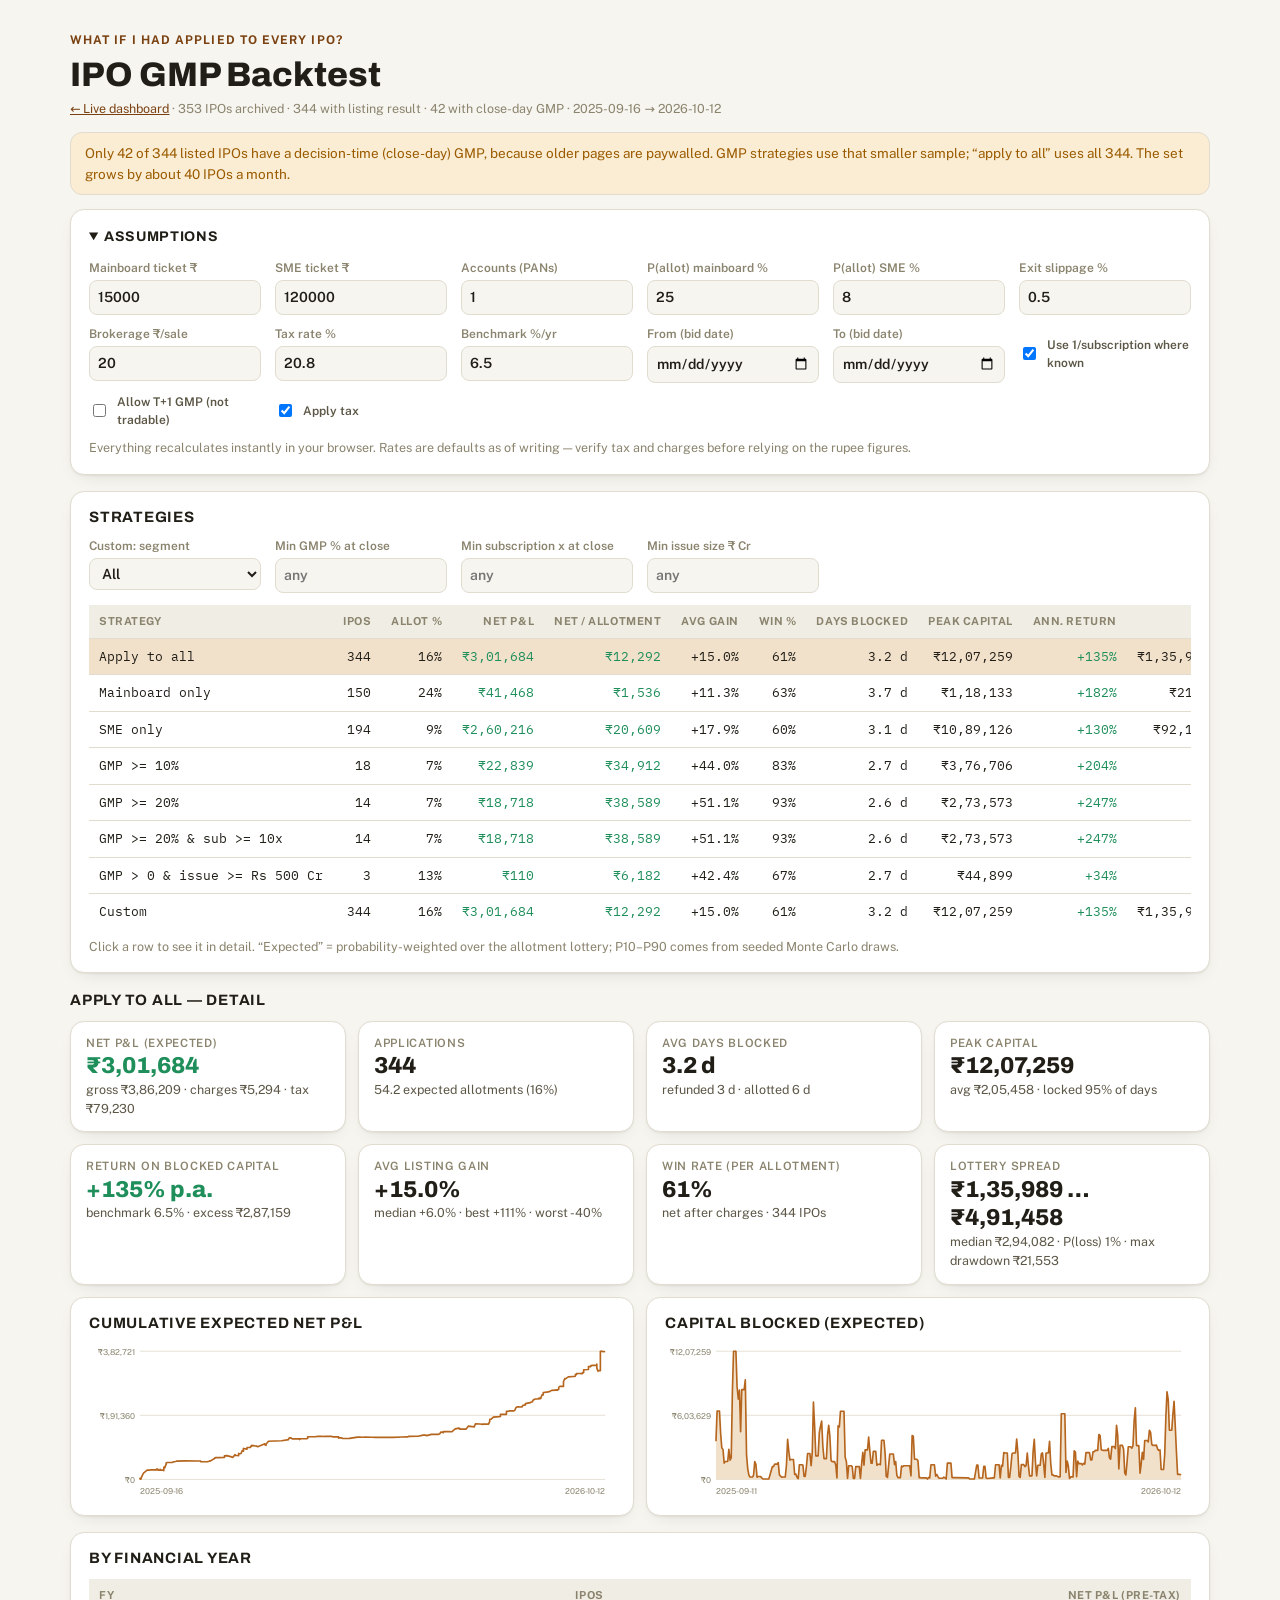
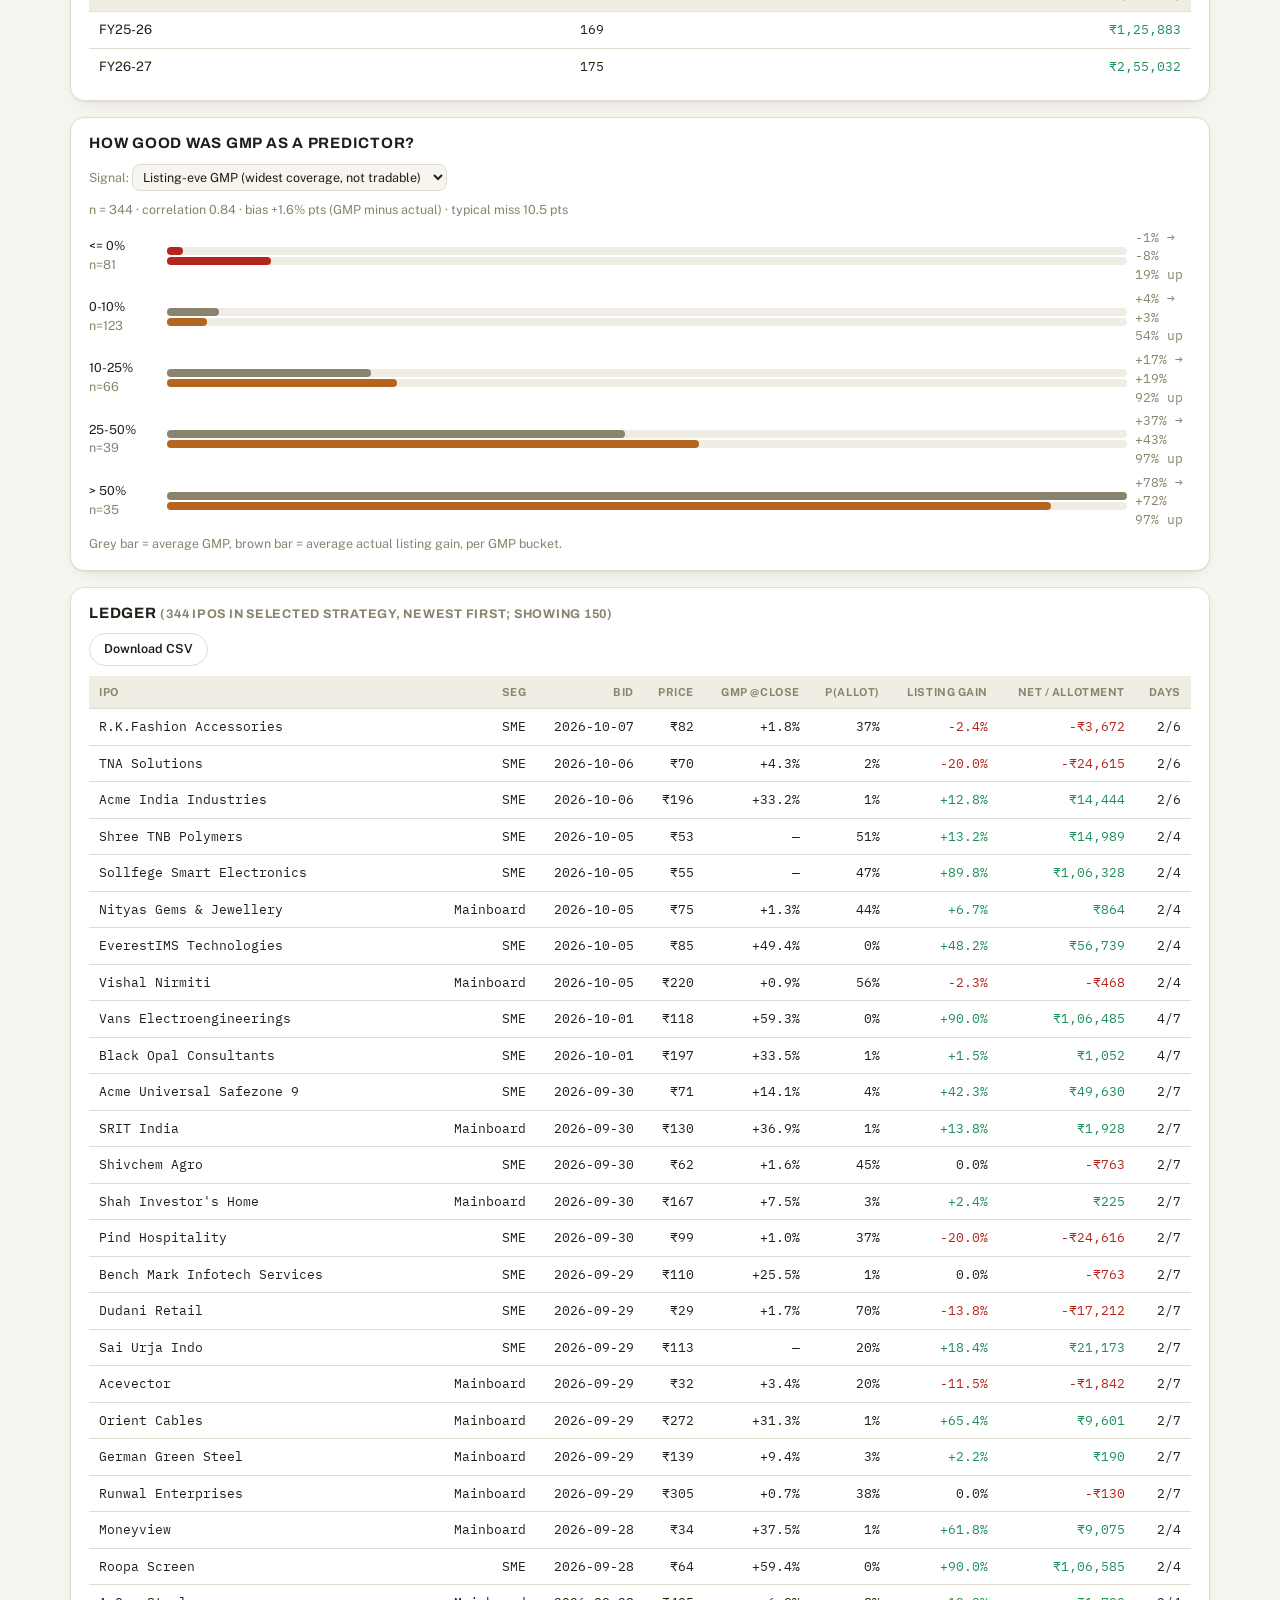
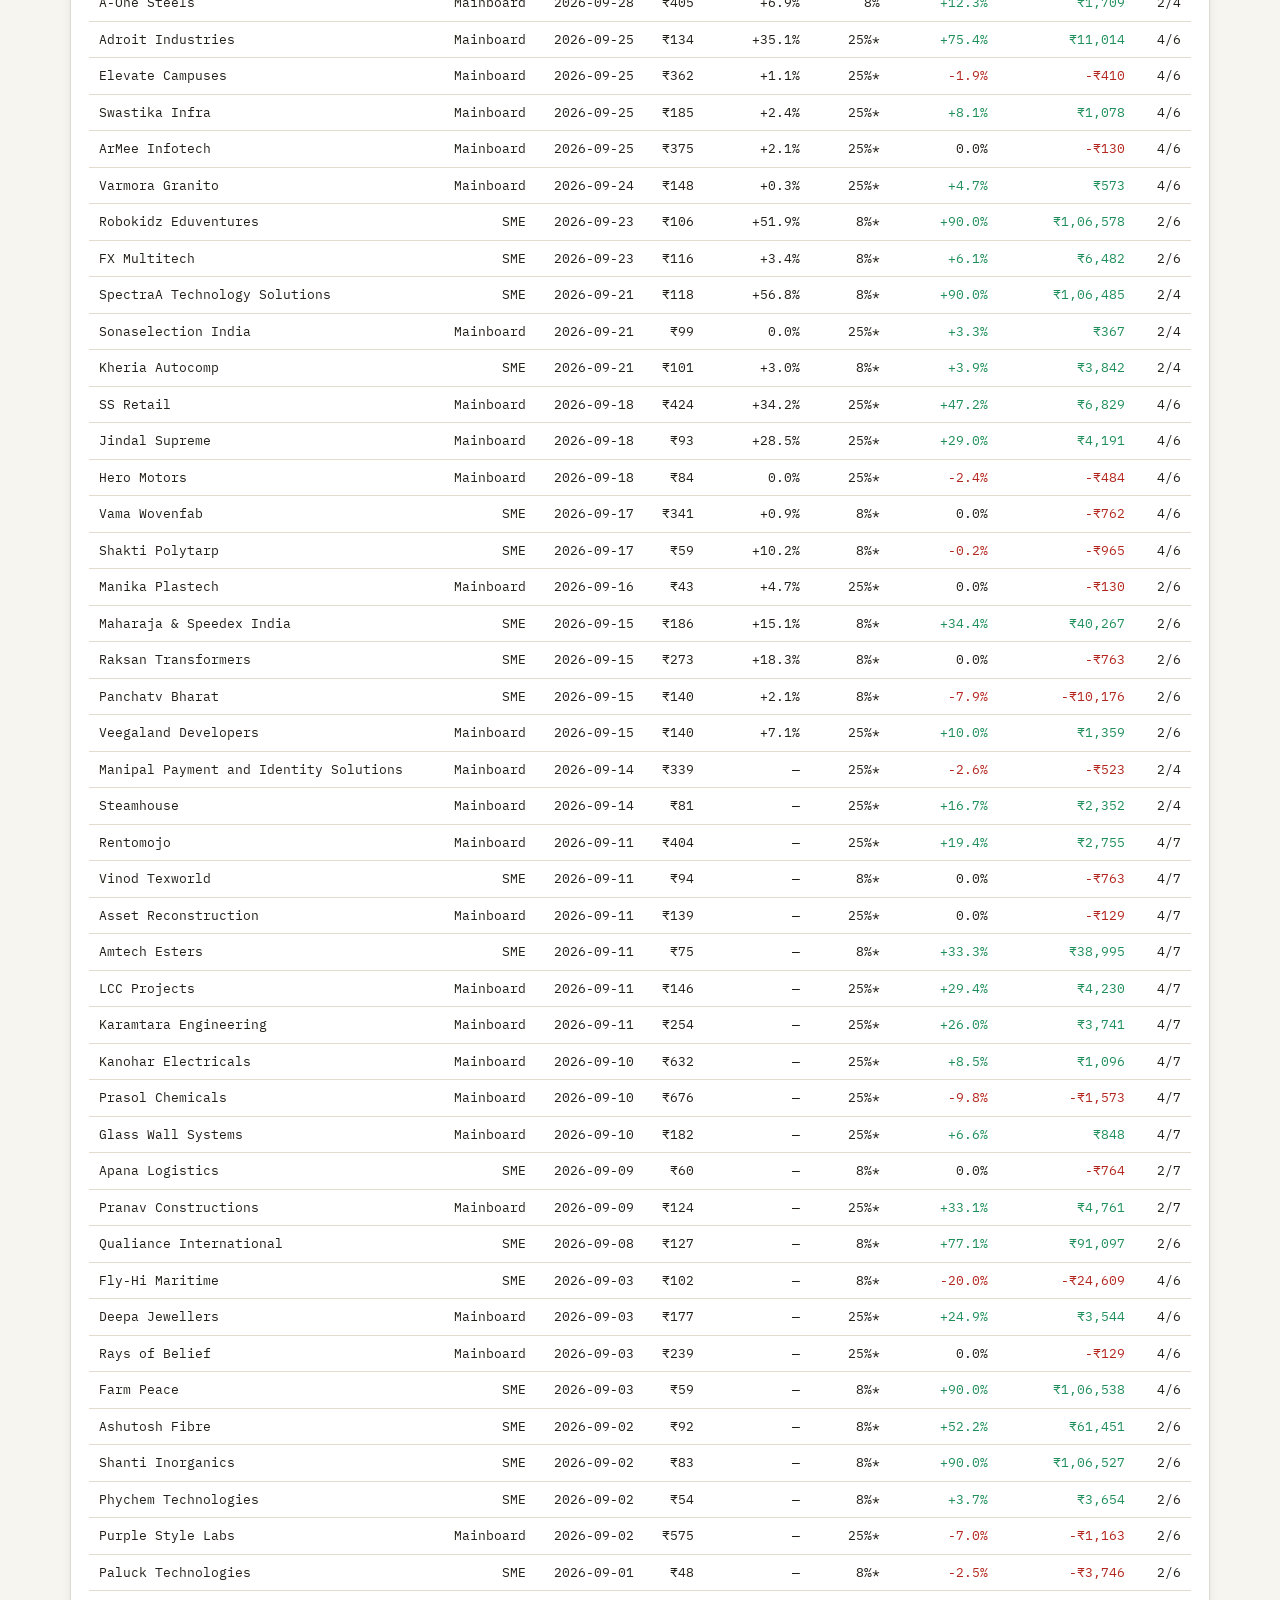
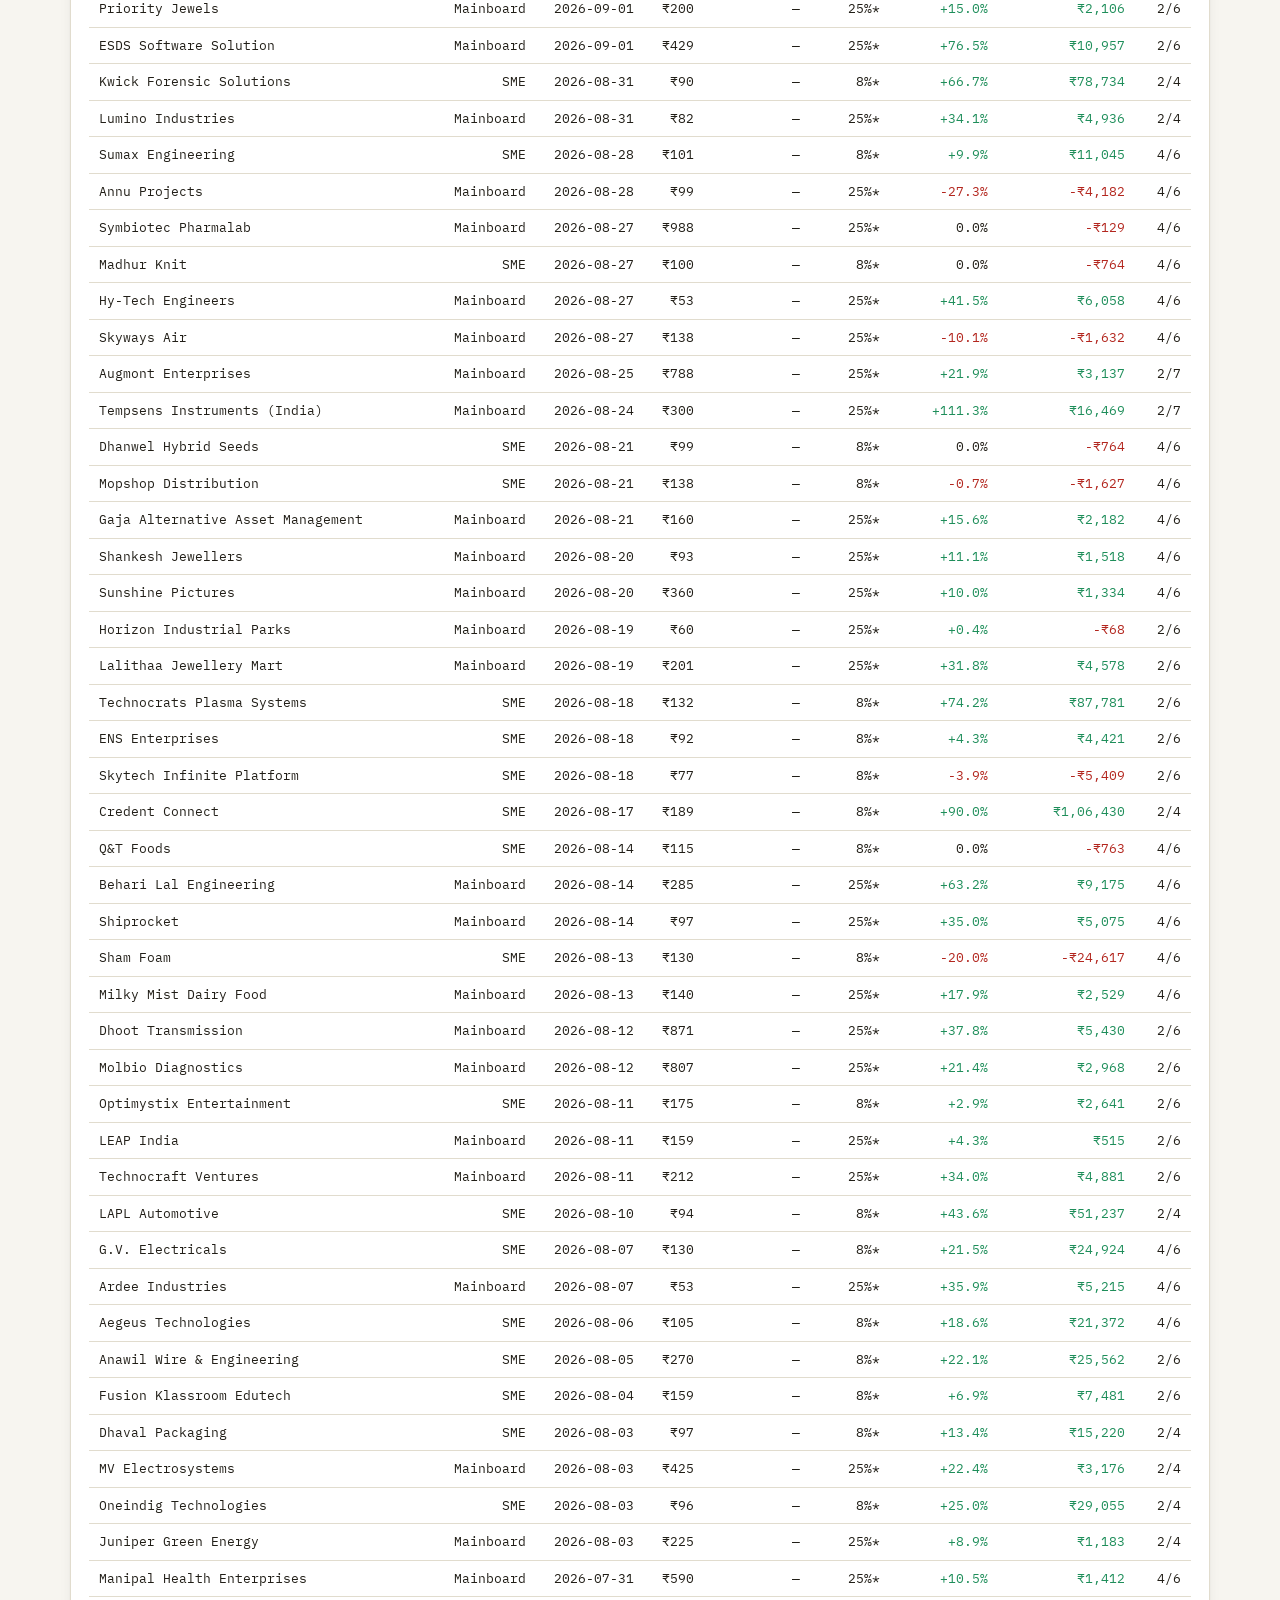
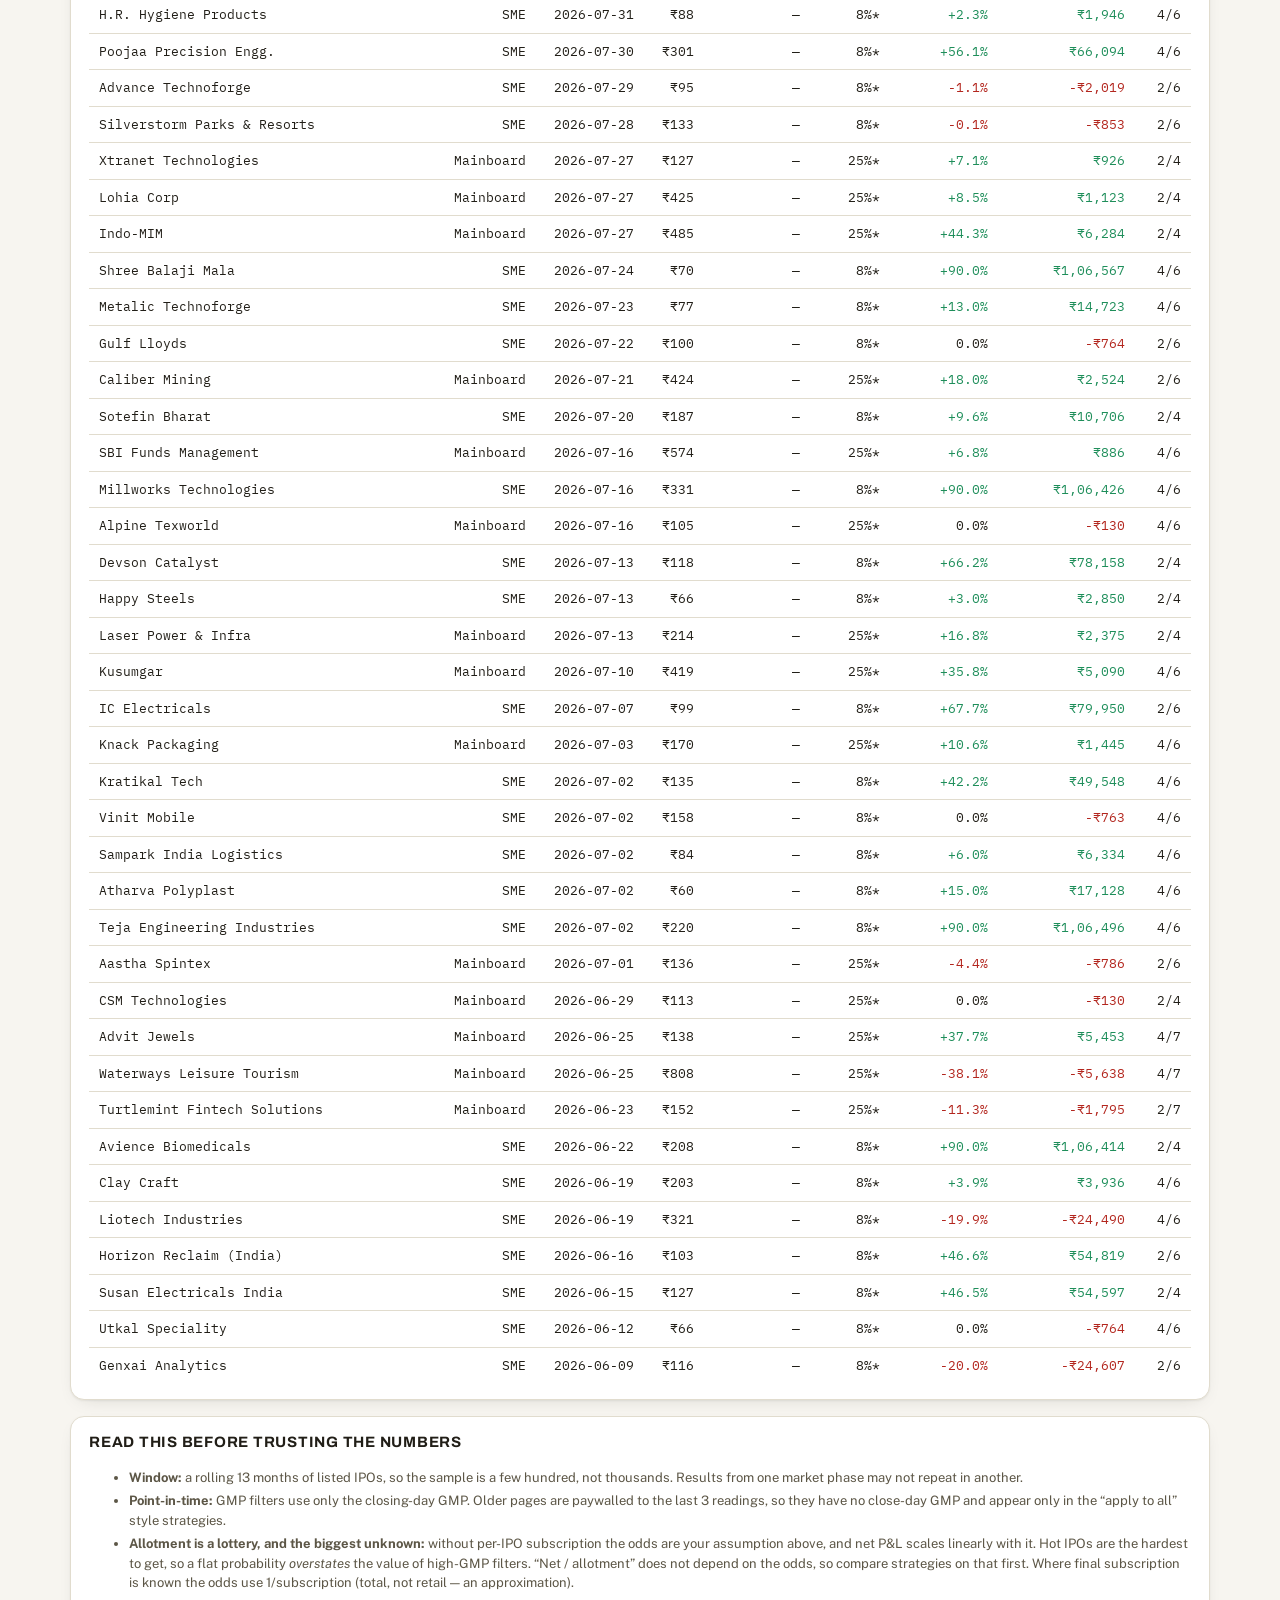
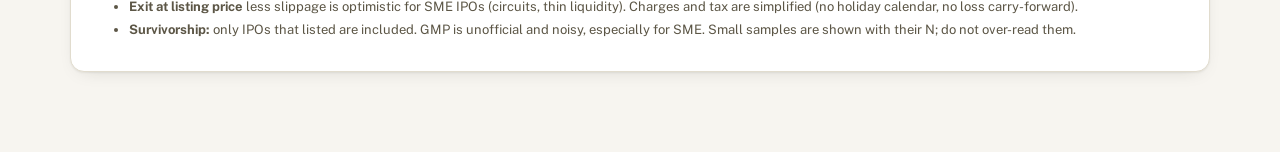
==== backtest.html @ 7a65ad5a "Add backtest: 13-month archive, engine with tests, page, daily workflow - build_archive.py: Investor" ====
<!doctype html>
<html lang="en">
<head>
<meta charset="utf-8">
<meta name="viewport" content="width=device-width,initial-scale=1">
<title>IPO GMP Backtest</title>
<link rel="preconnect" href="https://fonts.googleapis.com">
<link rel="preconnect" href="https://fonts.gstatic.com" crossorigin>
<link href="https://fonts.googleapis.com/css2?family=Archivo:wght@600;700;800&family=Public+Sans:wght@400;500;600;700&family=IBM+Plex+Mono:wght@500;600&display=swap" rel="stylesheet">
<style>
:root{--bg:#F7F5F0;--surface:#fff;--alt:#F0EDE4;--line:#E1DCCE;--ink:#211E17;--ink2:#5C5646;--ink3:#8A836D;
  --accent:#B5651D;--accent-ink:#7A4212;--accent-soft:#F1E1CB;--good:#1E8E5A;--good-soft:#DCF3E7;--bad:#B3261E;--bad-soft:#F8DEDC;
  --warn:#9A5B00;--warn-soft:#FBEDD3;--shadow:0 1px 2px rgba(33,30,23,.06),0 6px 20px -12px rgba(33,30,23,.25)}
@media (prefers-color-scheme:dark){:root{--bg:#17150F;--surface:#1F1C15;--alt:#272319;--line:#38321F;--ink:#F3EFE4;--ink2:#C7C0AC;--ink3:#9A9279;
  --accent:#E0913E;--accent-ink:#F6C387;--accent-soft:#3A2A15;--good:#4ADE80;--good-soft:#173423;--bad:#F2857D;--bad-soft:#3A1E1B;
  --warn:#E3B34A;--warn-soft:#3A2C10;--shadow:0 1px 2px rgba(0,0,0,.3),0 6px 20px -12px rgba(0,0,0,.6)}}
*{box-sizing:border-box}html,body{margin:0}
body{background:var(--bg);color:var(--ink);font:15px/1.5 "Public Sans",ui-sans-serif,system-ui,sans-serif;-webkit-font-smoothing:antialiased}
.num{font-family:"IBM Plex Mono",ui-monospace,Menlo,monospace;font-variant-numeric:tabular-nums}
a{color:var(--accent-ink)}
:focus-visible{outline:2px solid var(--accent);outline-offset:2px}
.wrap{max-width:1180px;margin:0 auto;padding:28px 20px 64px}
.eyebrow{font-size:12px;letter-spacing:.09em;text-transform:uppercase;color:var(--accent-ink);font-weight:700}
h1{font:800 clamp(26px,3.4vw,34px)/1.15 Archivo,system-ui,sans-serif;margin:4px 0 6px}
h2{font:700 15px/1.3 Archivo,system-ui,sans-serif;margin:0 0 10px;text-transform:uppercase;letter-spacing:.05em}
.sub{font-size:12.5px;color:var(--ink3)}
.panel{background:var(--surface);border:1px solid var(--line);border-radius:14px;box-shadow:var(--shadow);padding:16px 18px;margin-bottom:16px}
.banner{background:var(--warn-soft);color:var(--warn);border:1px solid var(--line);border-radius:12px;padding:10px 14px;font-size:13.5px;margin-bottom:14px}
.grid{display:grid;gap:12px}
.tiles{grid-template-columns:repeat(4,1fr)}
@media(max-width:860px){.tiles{grid-template-columns:repeat(2,1fr)}}
.tile{background:var(--surface);border:1px solid var(--line);border-radius:14px;padding:13px 15px;box-shadow:var(--shadow);min-width:0}
.tile .l{font-size:11.5px;color:var(--ink3);text-transform:uppercase;letter-spacing:.06em;font-weight:600}
.tile .v{font:800 23px/1.25 Archivo,sans-serif}
.tile .h{font-size:12.5px;color:var(--ink2)}
.good{color:var(--good)}.bad{color:var(--bad)}
details>summary{cursor:pointer;font-weight:700;font-family:Archivo,sans-serif;text-transform:uppercase;letter-spacing:.05em;font-size:14px}
.form{display:grid;grid-template-columns:repeat(auto-fill,minmax(150px,1fr));gap:10px 14px;margin-top:12px}
.form label{display:flex;flex-direction:column;font-size:12px;color:var(--ink3);gap:3px;font-weight:600}
.form input,.form select{font:inherit;font-size:14px;color:var(--ink);background:var(--bg);border:1px solid var(--line);border-radius:8px;padding:6px 8px;width:100%}
.form .chk{flex-direction:row;align-items:center;gap:8px;color:var(--ink2)}
.form .chk input{width:auto}
.scroll{overflow-x:auto}
table{border-collapse:collapse;width:100%;font-size:13px}
th{font-size:11px;text-transform:uppercase;letter-spacing:.05em;color:var(--ink3);text-align:right;padding:8px 10px;background:var(--alt);white-space:nowrap}
td{padding:8px 10px;border-top:1px solid var(--line);text-align:right;white-space:nowrap}
th:first-child,td:first-child{text-align:left}
tbody tr.sel{background:var(--accent-soft)}
tbody tr[data-i]{cursor:pointer}
tbody tr[data-i]:hover{background:var(--alt)}
.btn{border:1px solid var(--line);background:var(--surface);color:var(--ink);border-radius:100px;padding:6px 14px;font:inherit;font-size:12.5px;font-weight:600;cursor:pointer}
.two{grid-template-columns:1fr 1fr}
@media(max-width:860px){.two{grid-template-columns:1fr}}
svg{width:100%;height:auto;display:block}
.barrow{display:grid;grid-template-columns:70px 1fr 56px;gap:8px;align-items:center;font-size:12.5px;margin:5px 0}
.bar{height:8px;border-radius:4px;background:var(--alt);position:relative;margin:2px 0}
.bar i{position:absolute;left:0;top:0;bottom:0;border-radius:4px}
.notes li{margin:4px 0;color:var(--ink2);font-size:13px}
</style>
</head>
<body>
<div class="wrap">
  <header>
    <span class="eyebrow">What if I had applied to every IPO?</span>
    <h1>IPO GMP Backtest</h1>
    <div class="sub"><a href="./">&larr; Live dashboard</a> &middot; <span id="coverage">Loading&hellip;</span></div>
  </header>
  <div id="banner" style="margin-top:14px"></div>

  <details class="panel" open>
    <summary>Assumptions</summary>
    <div class="form" id="form"></div>
    <div class="sub" style="margin-top:10px">Everything recalculates instantly in your browser. Rates are defaults as of writing &mdash; verify tax and charges before relying on the rupee figures.</div>
  </details>

  <section class="panel">
    <h2>Strategies</h2>
    <div class="form" id="custom" style="margin:0 0 12px"></div>
    <div class="scroll"><table id="cmp"></table></div>
    <div class="sub" style="margin-top:8px">Click a row to see it in detail. &ldquo;Expected&rdquo; = probability-weighted over the allotment lottery; P10&ndash;P90 comes from seeded Monte Carlo draws.</div>
  </section>

  <section id="detail"></section>

  <section class="panel">
    <h2>How good was GMP as a predictor?</h2>
    <label class="sub">Signal: <select id="calMode" style="font:inherit;background:var(--bg);color:var(--ink);border:1px solid var(--line);border-radius:8px;padding:4px 6px">
      <option value="list">Listing-eve GMP (widest coverage, not tradable)</option>
      <option value="close">Close-day GMP (decision-time, recent IPOs only)</option></select></label>
    <div id="cal" style="margin-top:10px"></div>
  </section>

  <section class="panel">
    <h2>Ledger <span class="sub" id="ledgerNote"></span></h2>
    <button class="btn" id="csvBtn" type="button">Download CSV</button>
    <div class="scroll" style="margin-top:10px"><table id="ledger"></table></div>
  </section>

  <section class="panel notes">
    <h2>Read this before trusting the numbers</h2>
    <ul>
      <li><b>Window:</b> a rolling 13 months of listed IPOs, so the sample is a few hundred, not thousands. Results from one market phase may not repeat in another.</li>
      <li><b>Point-in-time:</b> GMP filters use only the closing-day GMP. Older pages are paywalled to the last 3 readings, so they have no close-day GMP and appear only in the &ldquo;apply to all&rdquo; style strategies.</li>
      <li><b>Allotment is a lottery, and the biggest unknown:</b> without per-IPO subscription the odds are your assumption above, and net P&amp;L scales linearly with it. Hot IPOs are the hardest to get, so a flat probability <i>overstates</i> the value of high-GMP filters. &ldquo;Net / allotment&rdquo; does not depend on the odds, so compare strategies on that first. Where final subscription is known the odds use 1/subscription (total, not retail &mdash; an approximation).</li>
      <li><b>Exit at listing price</b> less slippage is optimistic for SME IPOs (circuits, thin liquidity). Charges and tax are simplified (no holiday calendar, no loss carry-forward).</li>
      <li><b>Survivorship:</b> only IPOs that listed are included. GMP is unofficial and noisy, especially for SME. Small samples are shown with their N; do not over-read them.</li>
    </ul>
  </section>
</div>

<script src="backtest.js"></script>
<script>
"use strict";
const B = window.Backtest;
const $ = (id) => document.getElementById(id);
const esc = (s) => String(s ?? "").replace(/[&<>"']/g, (c) => ({ "&": "&amp;", "<": "&lt;", ">": "&gt;", '"': "&quot;", "'": "&#39;" }[c]));
const inr = (n) => n == null || isNaN(n) ? "—" : (n < 0 ? "-" : "") + "₹" + Math.abs(Math.round(n)).toLocaleString("en-IN");
const pc = (n, d = 1) => n == null || isNaN(n) ? "—" : (n > 0 ? "+" : "") + n.toFixed(d) + "%";
const cls = (n) => n > 0 ? "good" : n < 0 ? "bad" : "";
const dn = (s) => Date.UTC(+s.slice(0, 4), +s.slice(5, 7) - 1, +s.slice(8, 10)) / 864e5;

const U = { ticketM: 15000, ticketS: 120000, accounts: 1, pM: 25, pS: 8, useSub: true, allowPost: false,
  slip: 0.5, brokerage: 20, applyTax: true, tax: 20.8, bench: 6.5, from: "", to: "" };
const FIELDS = [["ticketM", "Mainboard ticket ₹"], ["ticketS", "SME ticket ₹"], ["accounts", "Accounts (PANs)"],
  ["pM", "P(allot) mainboard %"], ["pS", "P(allot) SME %"], ["slip", "Exit slippage %"], ["brokerage", "Brokerage ₹/sale"],
  ["tax", "Tax rate %"], ["bench", "Benchmark %/yr"], ["from", "From (bid date)", "date"], ["to", "To (bid date)", "date"]];
const CHECKS = [["useSub", "Use 1/subscription where known"], ["allowPost", "Allow T+1 GMP (not tradable)"], ["applyTax", "Apply tax"]];
try { Object.assign(U, JSON.parse(localStorage.getItem("ipo-bt-prefs") || "{}")); } catch (e) {}

let RECORDS = [], ROWS = [], SEL = 0, RESULTS = [];
const custom = { name: "Custom", segment: "All", minGmpPct: "", minSub: "", minSize: "" };

const toCfg = () => ({
  ticket: { Mainboard: +U.ticketM || 15000, SME: +U.ticketS || 120000 }, accounts: Math.max(1, +U.accounts || 1),
  allot: { Mainboard: (+U.pM || 0) / 100, SME: (+U.pS || 0) / 100 }, useSub: U.useSub, allowPost: U.allowPost,
  slippagePct: +U.slip || 0, brokerage: +U.brokerage || 0, applyTax: U.applyTax, taxPct: +U.tax || 0, benchmarkPct: +U.bench || 0,
  mcRuns: 2000, seed: 42,
});
const strategies = () => {
  const range = (s) => Object.assign({}, s, U.from ? { from: U.from } : {}, U.to ? { to: U.to } : {});
  const c = { name: "Custom", segment: custom.segment };
  if (custom.minGmpPct !== "") c.minGmpPct = +custom.minGmpPct;
  if (custom.minSub !== "") c.minSub = +custom.minSub;
  if (custom.minSize !== "") c.minSize = +custom.minSize;
  return B.PRESETS.map(range).concat([range(c)]);
};

function renderForm() {
  $("form").innerHTML = FIELDS.map(([k, l, t]) => `<label>${l}<input data-k="${k}" type="${t || "number"}" value="${esc(U[k])}" step="any"></label>`).join("")
    + CHECKS.map(([k, l]) => `<label class="chk"><input data-c="${k}" type="checkbox" ${U[k] ? "checked" : ""}>${l}</label>`).join("");
  $("custom").innerHTML = `<label>Custom: segment<select data-x="segment">${["All", "Mainboard", "SME"].map((s) => `<option ${custom.segment === s ? "selected" : ""}>${s}</option>`).join("")}</select></label>`
    + [["minGmpPct", "Min GMP % at close"], ["minSub", "Min subscription x at close"], ["minSize", "Min issue size ₹ Cr"]]
      .map(([k, l]) => `<label>${l}<input data-x="${k}" type="number" step="any" value="${esc(custom[k])}" placeholder="any"></label>`).join("");
}

function compute() {
  const cfg = toCfg();
  ROWS = B.ledger(RECORDS, cfg);
  RESULTS = strategies().map((s) => B.run(ROWS, s, cfg));
  render(cfg);
}

function render(cfg) {
  const withSig = ROWS.filter((r) => r.sigKind).length;
  $("banner").innerHTML = ROWS.length && withSig < ROWS.length * 0.5
    ? `<div class="banner">Only ${withSig} of ${ROWS.length} listed IPOs have a decision-time (close-day) GMP, because older pages are paywalled. GMP strategies use that smaller sample; &ldquo;apply to all&rdquo; uses all ${ROWS.length}. The set grows by about 40 IPOs a month.</div>` : "";
  const dates = ROWS.map((r) => r.listing);
  $("coverage").textContent = `${RECORDS.length} IPOs archived · ${ROWS.length} with listing result · ${withSig} with close-day GMP`
    + (dates.length ? ` · ${dates[0]} → ${dates[dates.length - 1]}` : "");
  const head = ["Strategy", "IPOs", "Allot %", "Net P&L", "Net / allotment", "Avg gain", "Win %", "Days blocked", "Peak capital", "Ann. return", "P10 – P90", "P(loss)"];
  $("cmp").innerHTML = `<thead><tr>${head.map((h) => `<th>${h}</th>`).join("")}</tr></thead><tbody>` + RESULTS.map((r, i) => {
    const n = esc(r.strat.name);
    if (r.empty) return `<tr data-i="${i}" class="${i === SEL ? "sel" : ""}"><td>${n}</td><td class="num">0</td><td colspan="10" class="sub" style="text-align:left">no IPOs match</td></tr>`;
    return `<tr data-i="${i}" class="${i === SEL ? "sel" : ""} num"><td style="font-family:inherit">${n}</td><td>${r.n}</td><td>${(r.allotRate * 100).toFixed(0)}%</td>`
      + `<td class="${cls(r.net)}">${inr(r.net)}</td><td class="${cls(r.avgNetPerAllotment)}">${inr(r.avgNetPerAllotment)}</td><td>${pc(r.avgGainPct)}</td>`
      + `<td>${(r.winRate * 100).toFixed(0)}%</td><td>${r.avgBlockedDays.toFixed(1)} d</td><td>${inr(r.peakCapital)}</td><td class="${cls(r.annReturnPct)}">${pc(r.annReturnPct, 0)}</td>`
      + `<td>${r.mc ? inr(r.mc.p10) + " – " + inr(r.mc.p90) : "—"}</td><td>${r.mc ? (r.mc.pLoss * 100).toFixed(0) + "%" : "—"}</td></tr>`;
  }).join("") + "</tbody>";
  renderDetail(cfg);
  renderCal();
  renderLedger();
}

function lineChart(pts, opt = {}) {
  if (!pts.length) return '<div class="sub">No data</div>';
  const W = 640, H = 190, L = 62, R = 12, T = 10, Bm = 24;
  const xs = pts.map((p) => dn(p[0])), ys = pts.map((p) => p[1]);
  const x0 = Math.min(...xs), x1 = Math.max(...xs);
  let y0 = Math.min(0, ...ys), y1 = Math.max(0, ...ys);
  if (y1 === y0) y1 = y0 + 1;
  const X = (x) => L + (x - x0) / Math.max(1, x1 - x0) * (W - L - R), Y = (y) => T + (1 - (y - y0) / (y1 - y0)) * (H - T - Bm);
  const d = pts.map((p, i) => `${i ? "L" : "M"}${X(dn(p[0])).toFixed(1)} ${Y(p[1]).toFixed(1)}`).join("");
  const ticks = [y0, (y0 + y1) / 2, y1];
  return `<svg viewBox="0 0 ${W} ${H}" role="img" aria-label="${esc(opt.label || "chart")}">`
    + ticks.map((t) => `<line x1="${L}" x2="${W - R}" y1="${Y(t).toFixed(1)}" y2="${Y(t).toFixed(1)}" stroke="var(--line)"/><text x="${L - 6}" y="${(Y(t) + 4).toFixed(1)}" text-anchor="end" font-size="10" fill="var(--ink3)">${inr(t)}</text>`).join("")
    + (opt.area ? `<path d="${d}L${X(x1).toFixed(1)} ${Y(0).toFixed(1)}L${X(x0).toFixed(1)} ${Y(0).toFixed(1)}Z" fill="var(--accent-soft)"/>` : "")
    + `<path d="${d}" fill="none" stroke="var(--accent)" stroke-width="2" stroke-linejoin="round"/>`
    + `<text x="${L}" y="${H - 6}" font-size="10" fill="var(--ink3)">${pts[0][0]}</text><text x="${W - R}" y="${H - 6}" text-anchor="end" font-size="10" fill="var(--ink3)">${pts[pts.length - 1][0]}</text></svg>`;
}

function renderDetail(cfg) {
  const r = RESULTS[SEL];
  if (!r || r.empty) { $("detail").innerHTML = ""; return; }
  const t = (l, v, h, c) => `<div class="tile"><div class="l">${l}</div><div class="v num ${c || ""}">${v}</div><div class="h">${h}</div></div>`;
  const excess = r.net - r.benchmarkPnl;
  $("detail").innerHTML = `<h2 style="margin:18px 0 10px">${esc(r.strat.name)} &mdash; detail</h2><div class="grid tiles" style="margin-bottom:12px">`
    + t("Net P&L (expected)", inr(r.net), `gross ${inr(r.gross)} · charges ${inr(r.charges)} · tax ${inr(r.tax)}`, cls(r.net))
    + t("Applications", r.applications, `${r.expAllotments.toFixed(1)} expected allotments (${(r.allotRate * 100).toFixed(0)}%)`)
    + t("Avg days blocked", r.avgBlockedDays.toFixed(1) + " d", `refunded ${r.avgDaysRefund.toFixed(0)} d · allotted ${r.avgDaysAllot.toFixed(0)} d`)
    + t("Peak capital", inr(r.peakCapital), `avg ${inr(r.avgCapital)} · locked ${(r.utilisation * 100).toFixed(0)}% of days`)
    + t("Return on blocked capital", pc(r.annReturnPct, 0) + " p.a.", `benchmark ${cfg.benchmarkPct}% · excess ${inr(excess)}`, cls(excess))
    + t("Avg listing gain", pc(r.avgGainPct), `median ${pc(r.medianGainPct)} · best ${pc(r.bestGainPct, 0)} · worst ${pc(r.worstGainPct, 0)}`)
    + t("Win rate (per allotment)", (r.winRate * 100).toFixed(0) + "%", `net after charges · ${r.n} IPOs`)
    + t("Lottery spread", r.mc ? inr(r.mc.p10) + " … " + inr(r.mc.p90) : "—", r.mc ? `median ${inr(r.mc.p50)} · P(loss) ${(r.mc.pLoss * 100).toFixed(0)}% · max drawdown ${inr(r.maxDrawdown)}` : "")
    + `</div><div class="grid two"><div class="panel"><h2>Cumulative expected net P&amp;L</h2>${lineChart(r.equity, { label: "equity curve" })}</div>`
    + `<div class="panel"><h2>Capital blocked (expected)</h2>${lineChart(r.blocked, { area: true, label: "capital blocked" })}</div></div>`
    + `<div class="panel"><h2>By financial year</h2><div class="scroll"><table><thead><tr><th>FY</th><th>IPOs</th><th>Net P&amp;L (pre-tax)</th></tr></thead><tbody>`
    + r.byFy.map((f) => `<tr><td>${f.fy}</td><td class="num">${f.n}</td><td class="num ${cls(f.net)}">${inr(f.net)}</td></tr>`).join("") + "</tbody></table></div></div>";
}

function renderCal() {
  const c = B.calibration(ROWS, $("calMode").value);
  if (!c.n || c.n < 3) { $("cal").innerHTML = '<div class="sub">Not enough IPOs with this signal yet.</div>'; return; }
  const mx = Math.max(10, ...c.buckets.flatMap((b) => [Math.abs(b.avgGmp || 0), Math.abs(b.avgGain || 0)]));
  const bar = (v, color) => `<div class="bar"><i style="width:${Math.min(100, Math.abs(v || 0) / mx * 100)}%;background:${v < 0 ? "var(--bad)" : color}"></i></div>`;
  $("cal").innerHTML = `<div class="sub" style="margin-bottom:8px">n = ${c.n} · correlation ${c.corr == null ? "—" : c.corr.toFixed(2)} · bias ${pc(c.bias)} pts (GMP minus actual) · typical miss ${c.mae.toFixed(1)} pts</div>`
    + c.buckets.map((b) => `<div class="barrow"><span>${b.label}<br><span class="sub">n=${b.n}</span></span><div>${bar(b.avgGmp, "var(--ink3)")}${bar(b.avgGain, "var(--accent)")}</div>`
      + `<span class="num sub">${b.n ? pc(b.avgGmp, 0) + " → " + pc(b.avgGain, 0) : ""}<br>${b.n ? (b.posRate * 100).toFixed(0) + "% up" : ""}</span></div>`).join("")
    + `<div class="sub" style="margin-top:6px">Grey bar = average GMP, brown bar = average actual listing gain, per GMP bucket.</div>`;
}

function renderLedger() {
  const s = RESULTS[SEL] ? RESULTS[SEL].strat : {};
  const rows = ROWS.filter((r) => B.pass(r, s)).slice().reverse();
  $("ledgerNote").textContent = `(${rows.length} IPOs in selected strategy, newest first; showing 150)`;
  $("ledger").innerHTML = "<thead><tr>" + ["IPO", "Seg", "Bid", "Price", "GMP @close", "P(allot)", "Listing gain", "Net / allotment", "Days"].map((h) => `<th>${h}</th>`).join("") + "</tr></thead><tbody>"
    + rows.slice(0, 150).map((r) => `<tr class="num"><td style="font-family:inherit">${esc(r.name)}</td><td>${r.segment}</td><td>${r.bid}</td><td>${inr(r.price)}</td>`
      + `<td>${r.sigKind ? pc(r.gmpPct) + (r.sigKind === "post" ? " (T+1)" : "") : "—"}</td><td>${(r.p * 100).toFixed(0)}%${r.pKnown ? "" : "*"}</td>`
      + `<td class="${cls(r.gainPct)}">${pc(r.gainPct)}</td><td class="${cls(r.netAllot)}">${inr(r.netAllot)}</td><td>${r.dRefund}/${r.dAllot}</td></tr>`).join("") + "</tbody>";
}

document.addEventListener("input", (e) => {
  const el = e.target;
  if (el.dataset.k) U[el.dataset.k] = el.type === "number" ? el.value : el.value;
  else if (el.dataset.c) U[el.dataset.c] = el.checked;
  else if (el.dataset.x) custom[el.dataset.x] = el.value;
  else return;
  try { localStorage.setItem("ipo-bt-prefs", JSON.stringify(U)); } catch (err) {}
  compute();
});
document.addEventListener("click", (e) => {
  const tr = e.target.closest("tr[data-i]");
  if (tr) { SEL = +tr.dataset.i; render(toCfg()); }
});
$("calMode").addEventListener("change", renderCal);
$("csvBtn").addEventListener("click", () => {
  const s = RESULTS[SEL] ? RESULTS[SEL].strat : {};
  const blob = new Blob([B.csv(ROWS.filter((r) => B.pass(r, s)))], { type: "text/csv" });
  const a = document.createElement("a"); a.href = URL.createObjectURL(blob); a.download = "ipo-backtest-ledger.csv"; a.click();
  setTimeout(() => URL.revokeObjectURL(a.href), 2000);
});

renderForm();
fetch("archive.json?t=" + Date.now(), { cache: "no-store" }).then((r) => r.json()).then((d) => { RECORDS = d.records || []; compute(); })
  .catch((e) => { $("coverage").textContent = "Could not load archive.json (" + e + ")"; });
</script>
</body>
</html>
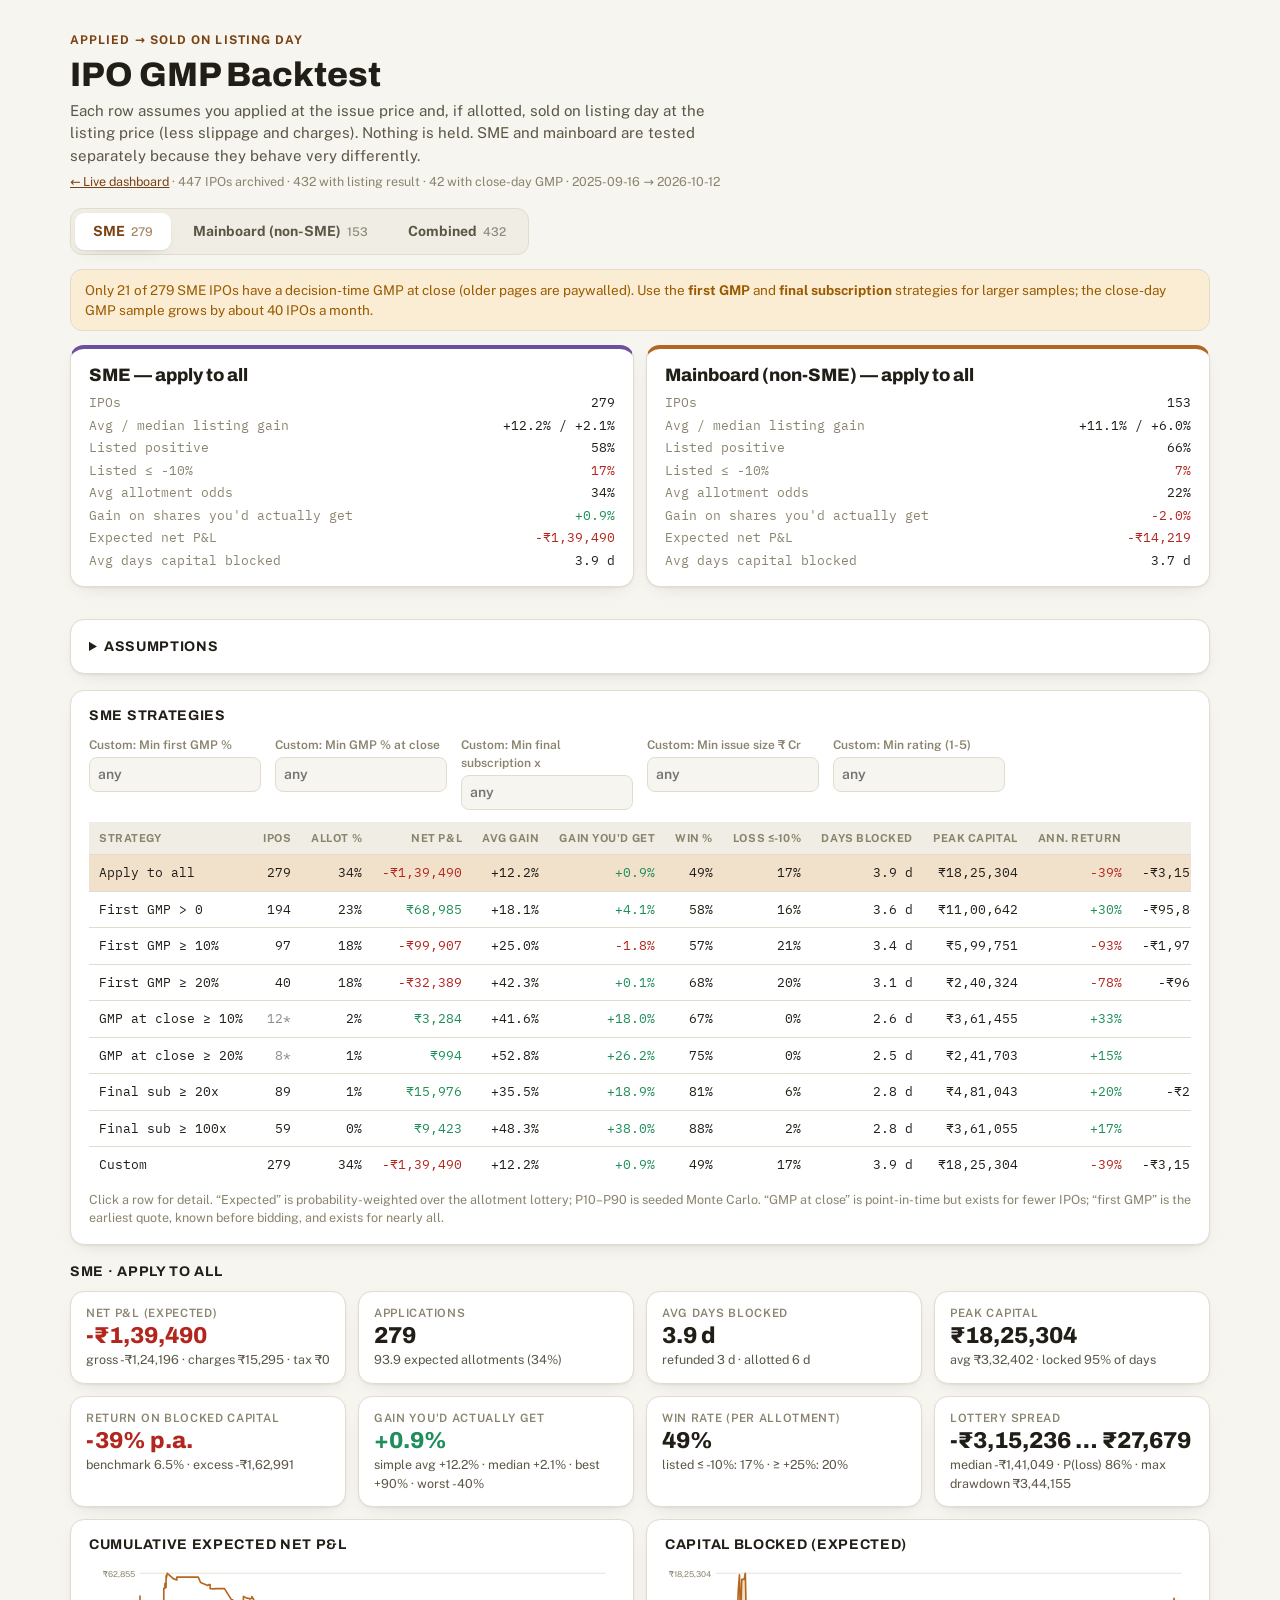
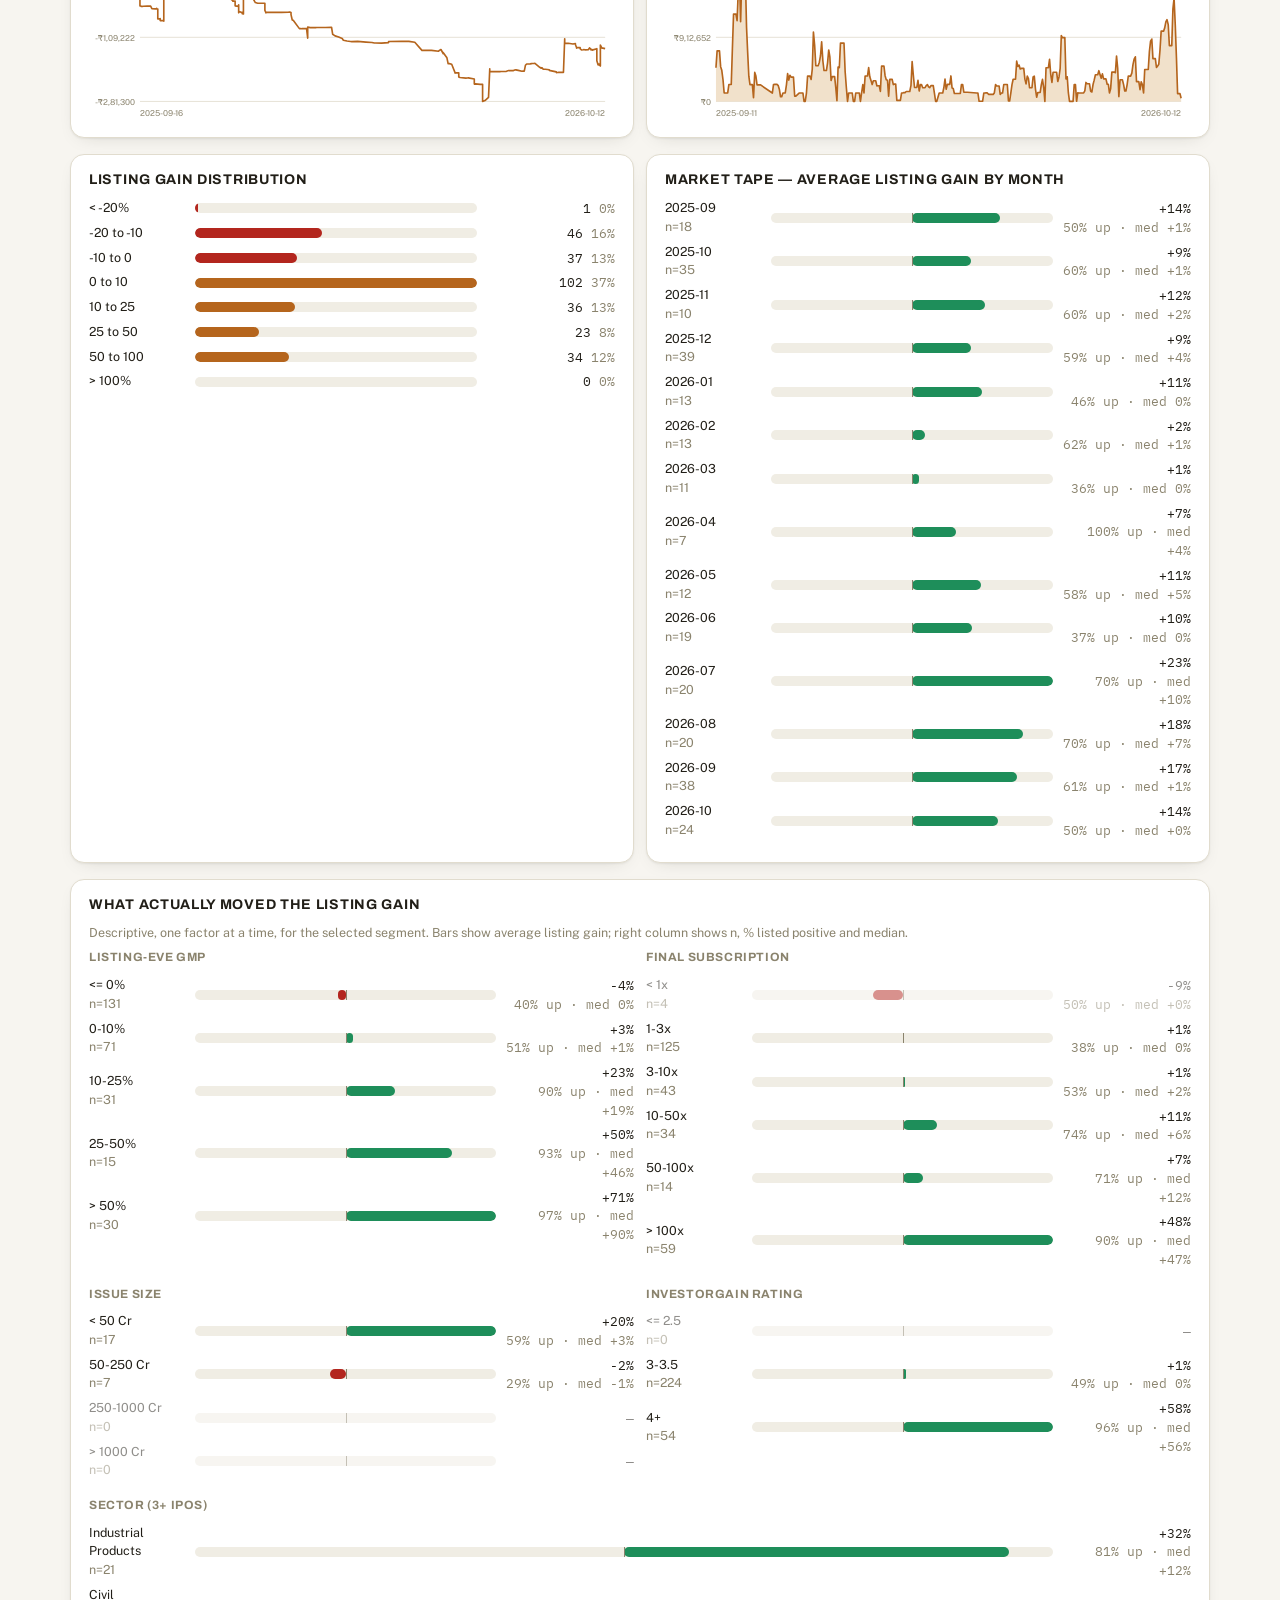
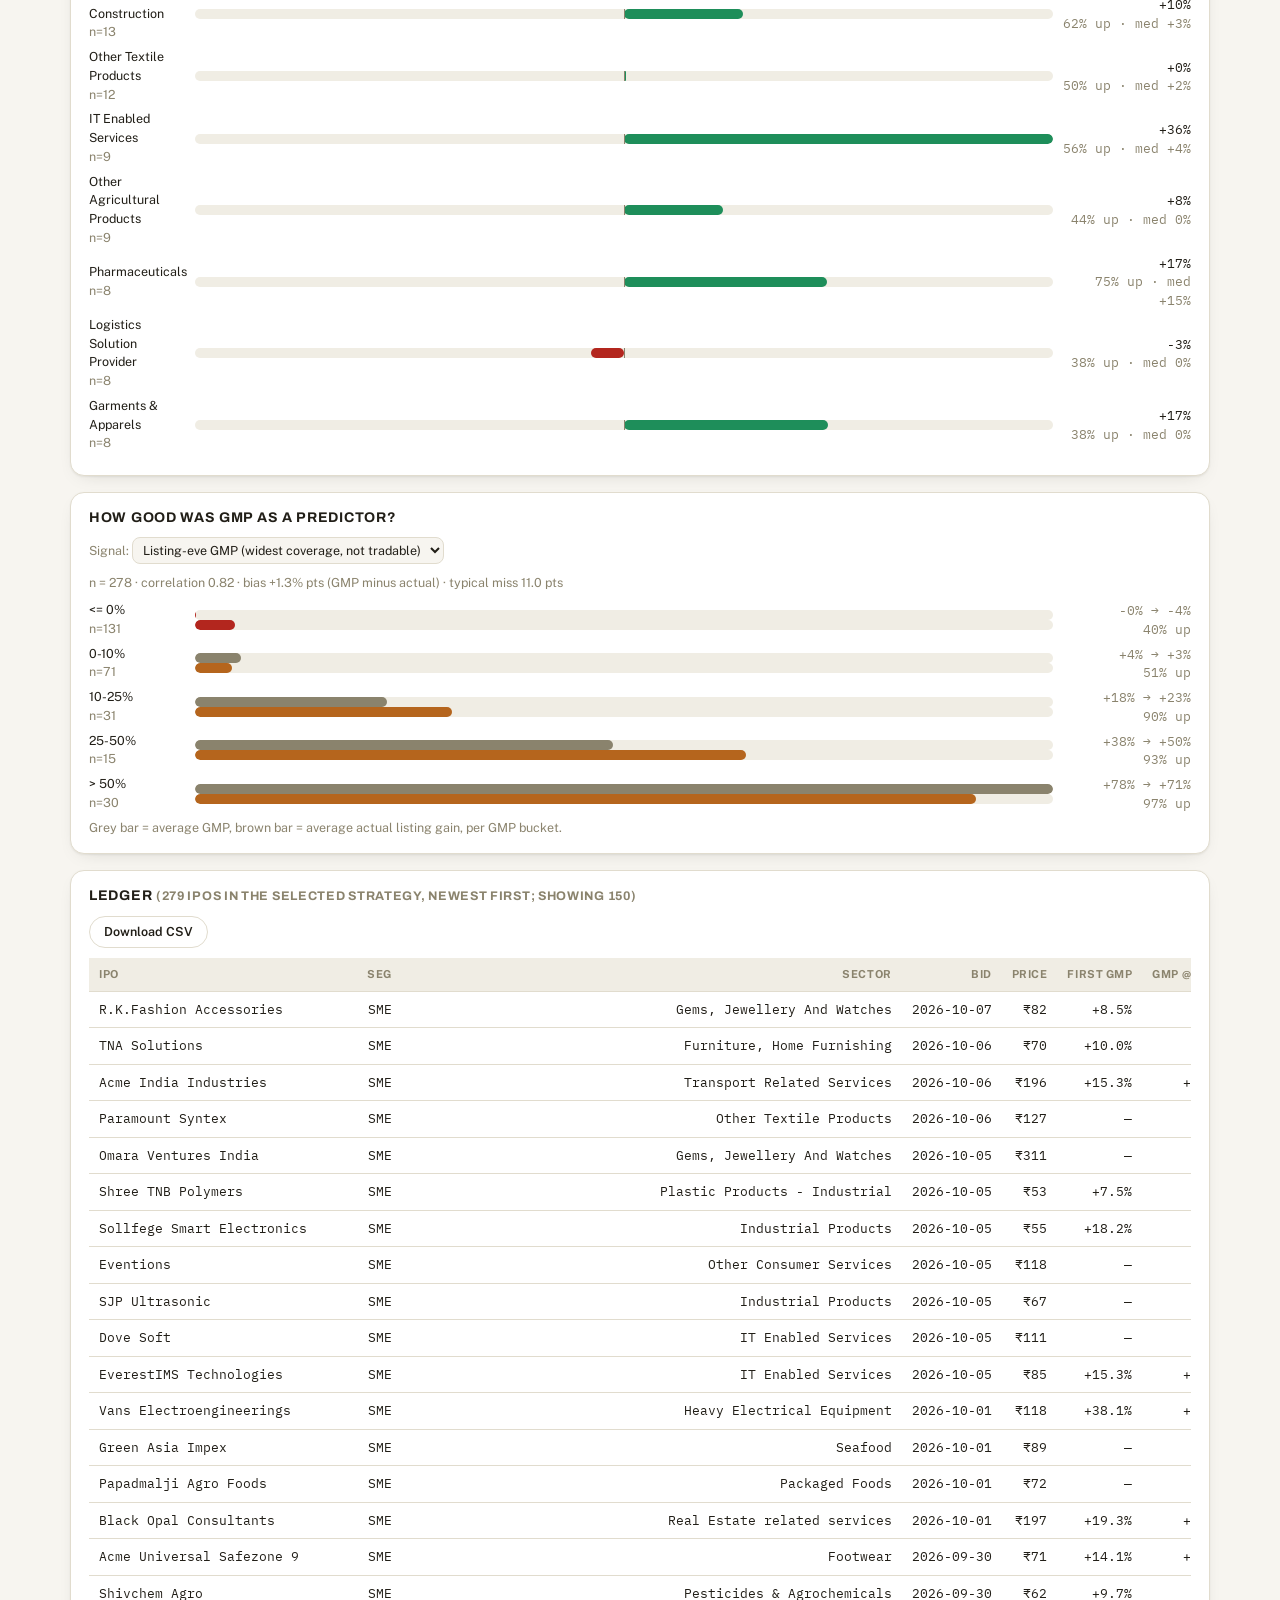
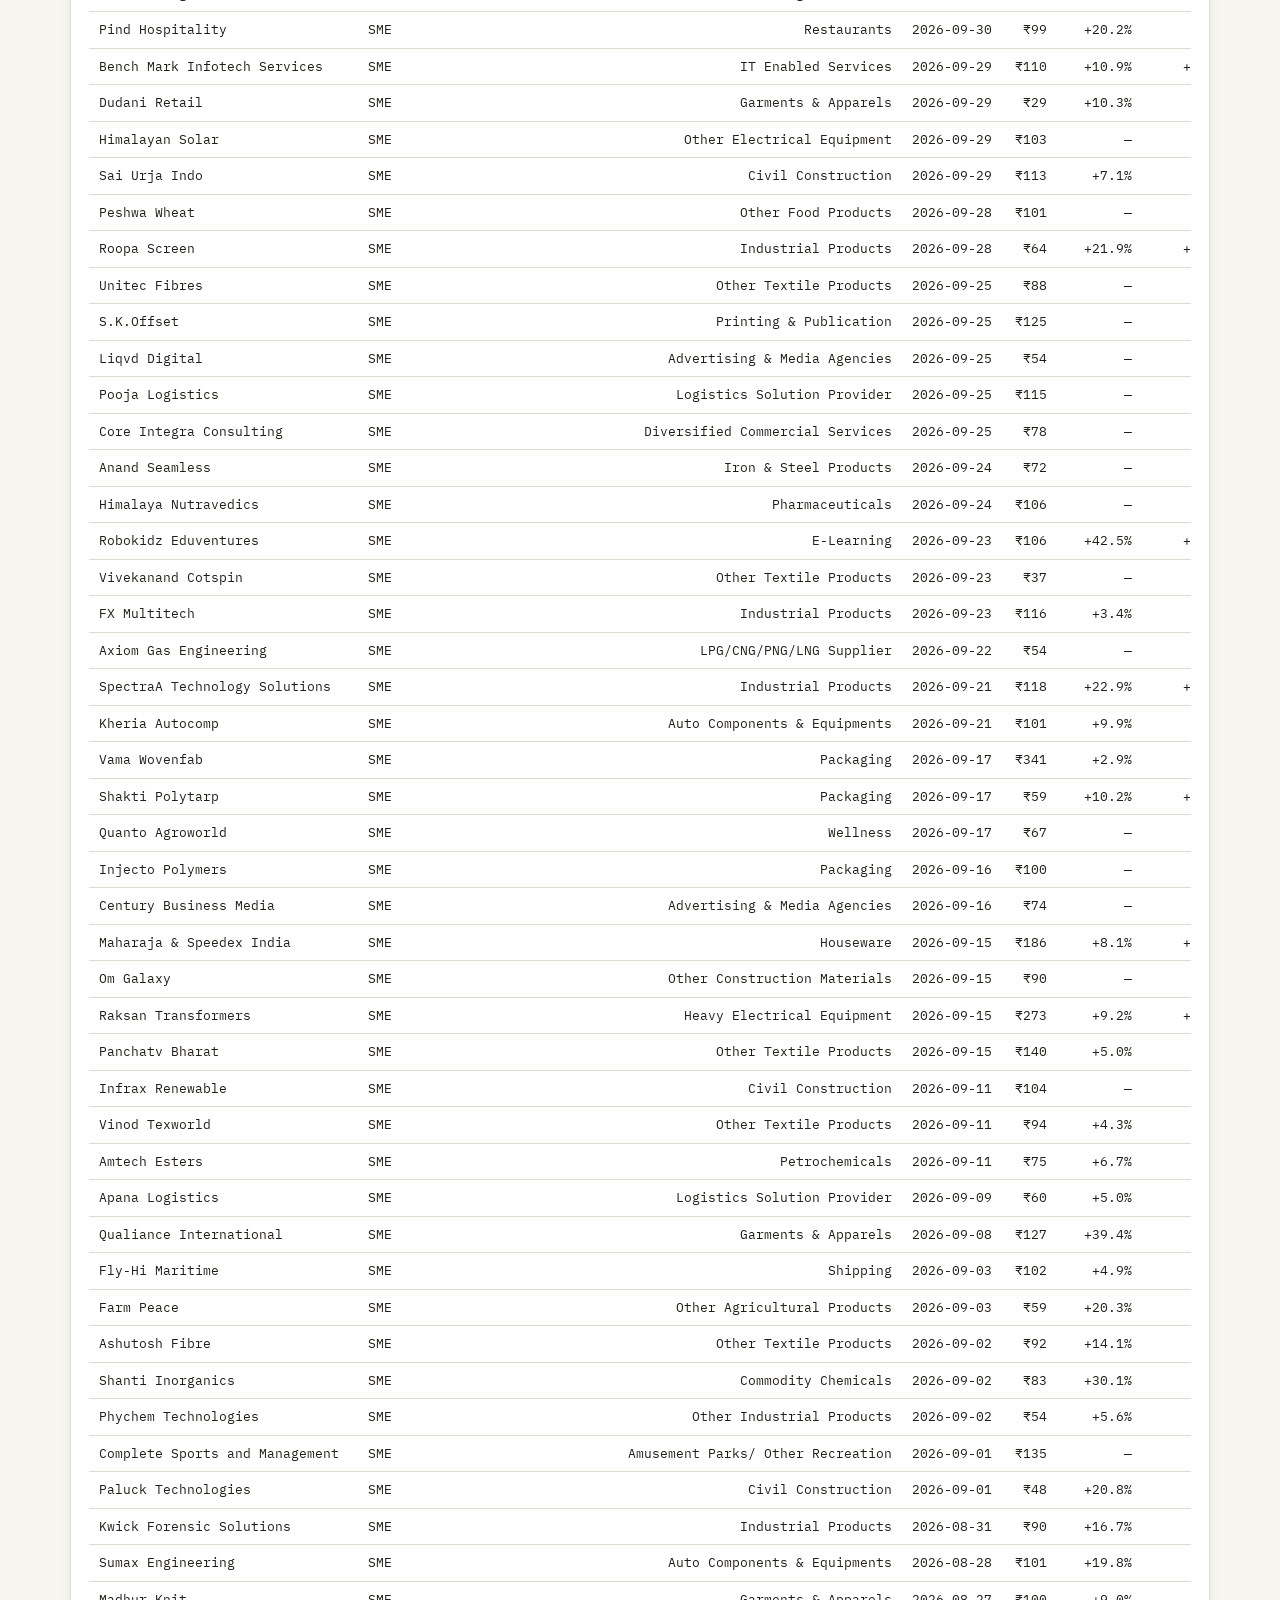
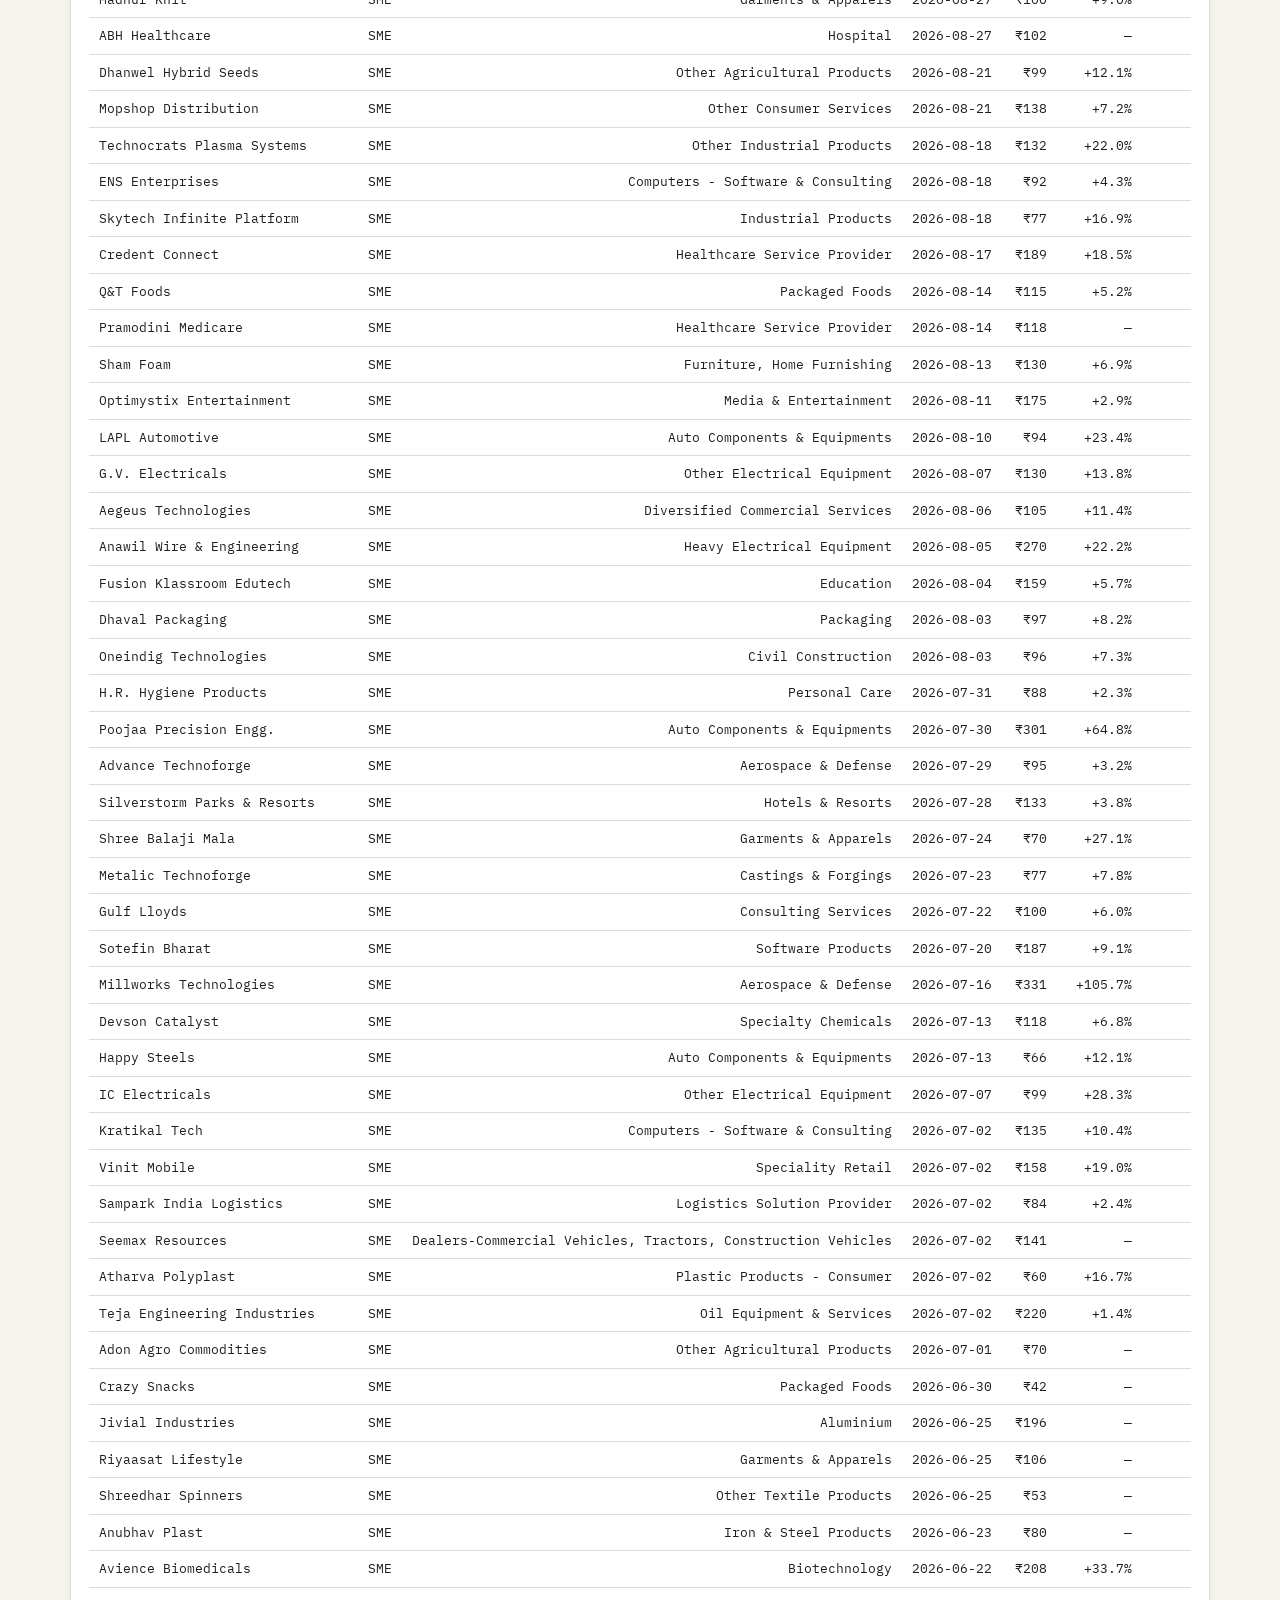
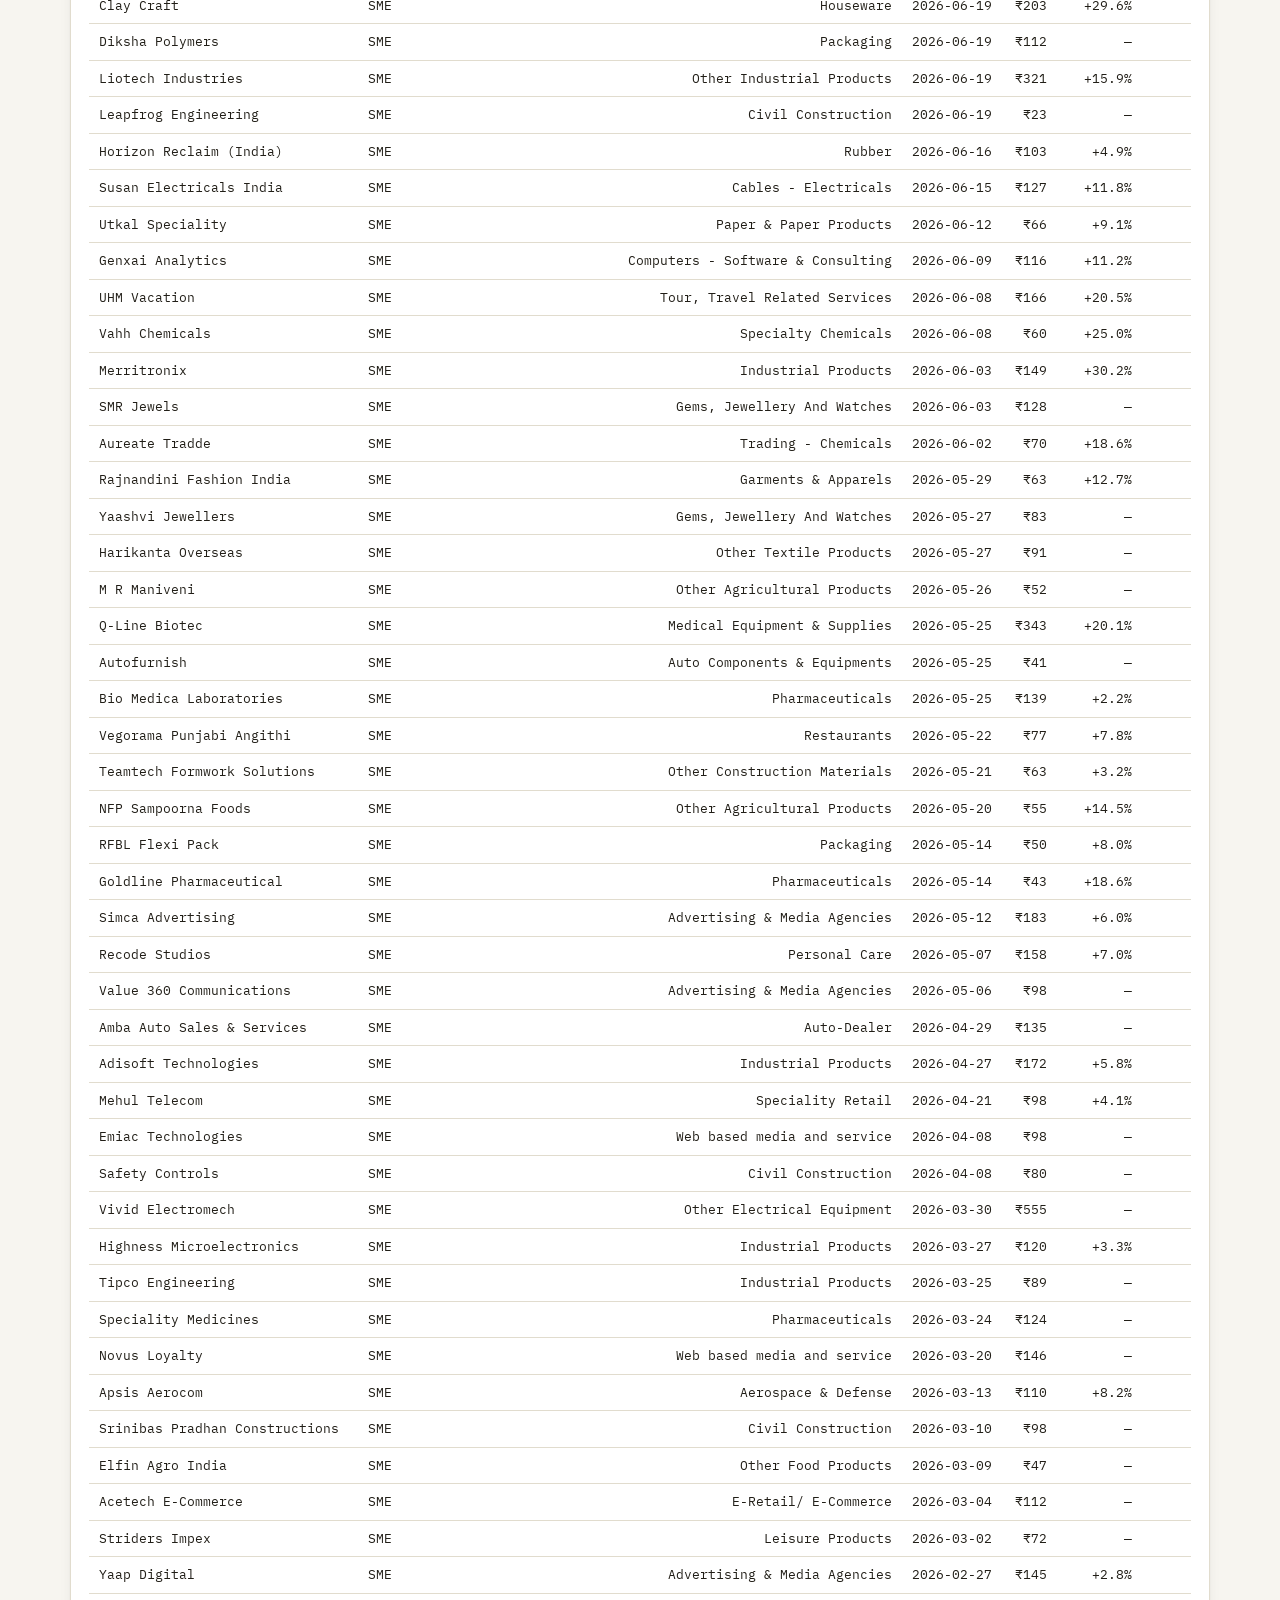
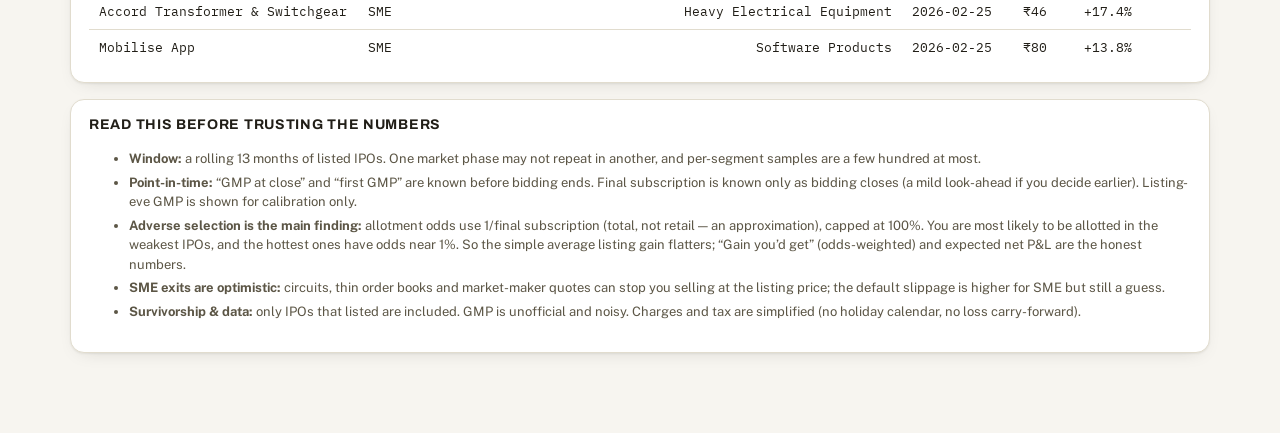
==== commit 34627a01: "Upgrade dashboard and backtest: segment-split, factors, evidence cards - build_archive.py: parse fin" ====
--- a/backtest.html
+++ b/backtest.html
@@ -10,10 +10,10 @@
 <style>
 :root{--bg:#F7F5F0;--surface:#fff;--alt:#F0EDE4;--line:#E1DCCE;--ink:#211E17;--ink2:#5C5646;--ink3:#8A836D;
   --accent:#B5651D;--accent-ink:#7A4212;--accent-soft:#F1E1CB;--good:#1E8E5A;--good-soft:#DCF3E7;--bad:#B3261E;--bad-soft:#F8DEDC;
-  --warn:#9A5B00;--warn-soft:#FBEDD3;--shadow:0 1px 2px rgba(33,30,23,.06),0 6px 20px -12px rgba(33,30,23,.25)}
+  --warn:#9A5B00;--warn-soft:#FBEDD3;--sme:#6B4FA0;--shadow:0 1px 2px rgba(33,30,23,.06),0 6px 20px -12px rgba(33,30,23,.25)}
 @media (prefers-color-scheme:dark){:root{--bg:#17150F;--surface:#1F1C15;--alt:#272319;--line:#38321F;--ink:#F3EFE4;--ink2:#C7C0AC;--ink3:#9A9279;
   --accent:#E0913E;--accent-ink:#F6C387;--accent-soft:#3A2A15;--good:#4ADE80;--good-soft:#173423;--bad:#F2857D;--bad-soft:#3A1E1B;
-  --warn:#E3B34A;--warn-soft:#3A2C10;--shadow:0 1px 2px rgba(0,0,0,.3),0 6px 20px -12px rgba(0,0,0,.6)}}
+  --warn:#E3B34A;--warn-soft:#3A2C10;--sme:#B7A0F0;--shadow:0 1px 2px rgba(0,0,0,.3),0 6px 20px -12px rgba(0,0,0,.6)}}
 *{box-sizing:border-box}html,body{margin:0}
 body{background:var(--bg);color:var(--ink);font:15px/1.5 "Public Sans",ui-sans-serif,system-ui,sans-serif;-webkit-font-smoothing:antialiased}
 .num{font-family:"IBM Plex Mono",ui-monospace,Menlo,monospace;font-variant-numeric:tabular-nums}
@@ -22,18 +22,29 @@
 .wrap{max-width:1180px;margin:0 auto;padding:28px 20px 64px}
 .eyebrow{font-size:12px;letter-spacing:.09em;text-transform:uppercase;color:var(--accent-ink);font-weight:700}
 h1{font:800 clamp(26px,3.4vw,34px)/1.15 Archivo,system-ui,sans-serif;margin:4px 0 6px}
-h2{font:700 15px/1.3 Archivo,system-ui,sans-serif;margin:0 0 10px;text-transform:uppercase;letter-spacing:.05em}
+h2{font:700 14px/1.3 Archivo,system-ui,sans-serif;margin:0 0 10px;text-transform:uppercase;letter-spacing:.05em}
 .sub{font-size:12.5px;color:var(--ink3)}
+.lede{color:var(--ink2);max-width:75ch;margin:6px 0 0}
 .panel{background:var(--surface);border:1px solid var(--line);border-radius:14px;box-shadow:var(--shadow);padding:16px 18px;margin-bottom:16px}
 .banner{background:var(--warn-soft);color:var(--warn);border:1px solid var(--line);border-radius:12px;padding:10px 14px;font-size:13.5px;margin-bottom:14px}
 .grid{display:grid;gap:12px}
 .tiles{grid-template-columns:repeat(4,1fr)}
-@media(max-width:860px){.tiles{grid-template-columns:repeat(2,1fr)}}
+.two{grid-template-columns:1fr 1fr}
+@media(max-width:860px){.tiles{grid-template-columns:repeat(2,1fr)}.two{grid-template-columns:1fr}}
 .tile{background:var(--surface);border:1px solid var(--line);border-radius:14px;padding:13px 15px;box-shadow:var(--shadow);min-width:0}
 .tile .l{font-size:11.5px;color:var(--ink3);text-transform:uppercase;letter-spacing:.06em;font-weight:600}
 .tile .v{font:800 23px/1.25 Archivo,sans-serif}
 .tile .h{font-size:12.5px;color:var(--ink2)}
 .good{color:var(--good)}.bad{color:var(--bad)}
+.tabs{display:inline-flex;background:var(--alt);border:1px solid var(--line);border-radius:12px;padding:4px;gap:4px;margin:16px 0 14px}
+.tabs button{border:0;background:transparent;color:var(--ink2);font:inherit;font-weight:700;font-size:14px;padding:8px 18px;border-radius:9px;cursor:pointer}
+.tabs button.on{background:var(--surface);color:var(--accent-ink);box-shadow:var(--shadow)}
+.tabs button .c{font-weight:500;opacity:.65;margin-left:6px;font-size:12px}
+.seg-card{border-top:4px solid var(--accent)}
+.seg-card.sme{border-top-color:var(--sme)}
+.seg-card h3{margin:0 0 8px;font:800 18px Archivo,sans-serif}
+.kv{display:grid;grid-template-columns:1fr auto;gap:3px 12px;font-size:13px;margin:0}
+.kv dt{color:var(--ink3)}.kv dd{margin:0;text-align:right}
 details>summary{cursor:pointer;font-weight:700;font-family:Archivo,sans-serif;text-transform:uppercase;letter-spacing:.05em;font-size:14px}
 .form{display:grid;grid-template-columns:repeat(auto-fill,minmax(150px,1fr));gap:10px 14px;margin-top:12px}
 .form label{display:flex;flex-direction:column;font-size:12px;color:var(--ink3);gap:3px;font-weight:600}
@@ -41,6 +52,7 @@
 .form .chk{flex-direction:row;align-items:center;gap:8px;color:var(--ink2)}
 .form .chk input{width:auto}
 .scroll{overflow-x:auto}
+.grid>*,.panel{min-width:0}
 table{border-collapse:collapse;width:100%;font-size:13px}
 th{font-size:11px;text-transform:uppercase;letter-spacing:.05em;color:var(--ink3);text-align:right;padding:8px 10px;background:var(--alt);white-space:nowrap}
 td{padding:8px 10px;border-top:1px solid var(--line);text-align:right;white-space:nowrap}
@@ -49,44 +61,60 @@
 tbody tr[data-i]{cursor:pointer}
 tbody tr[data-i]:hover{background:var(--alt)}
 .btn{border:1px solid var(--line);background:var(--surface);color:var(--ink);border-radius:100px;padding:6px 14px;font:inherit;font-size:12.5px;font-weight:600;cursor:pointer}
-.two{grid-template-columns:1fr 1fr}
-@media(max-width:860px){.two{grid-template-columns:1fr}}
 svg{width:100%;height:auto;display:block}
-.barrow{display:grid;grid-template-columns:70px 1fr 56px;gap:8px;align-items:center;font-size:12.5px;margin:5px 0}
-.bar{height:8px;border-radius:4px;background:var(--alt);position:relative;margin:2px 0}
-.bar i{position:absolute;left:0;top:0;bottom:0;border-radius:4px}
+.brow{display:grid;grid-template-columns:96px 1fr 128px;gap:10px;align-items:center;font-size:12.5px;margin:6px 0}
+.bar{height:10px;border-radius:5px;background:var(--alt);position:relative;overflow:hidden}
+.bar i{position:absolute;left:0;top:0;bottom:0;border-radius:5px}
+.bar.mid i{left:50%}
+.bar.mid::after{content:"";position:absolute;left:50%;top:0;bottom:0;width:1px;background:var(--ink3)}
+.thin{opacity:.5}
 .notes li{margin:4px 0;color:var(--ink2);font-size:13px}
 </style>
 </head>
 <body>
 <div class="wrap">
   <header>
-    <span class="eyebrow">What if I had applied to every IPO?</span>
+    <span class="eyebrow">Applied &rarr; sold on listing day</span>
     <h1>IPO GMP Backtest</h1>
-    <div class="sub"><a href="./">&larr; Live dashboard</a> &middot; <span id="coverage">Loading&hellip;</span></div>
+    <p class="lede">Each row assumes you applied at the issue price and, if allotted, sold on listing day at the listing price (less slippage and charges). Nothing is held. SME and mainboard are tested separately because they behave very differently.</p>
+    <div class="sub" style="margin-top:6px"><a href="./">&larr; Live dashboard</a> &middot; <span id="coverage">Loading&hellip;</span></div>
   </header>
-  <div id="banner" style="margin-top:14px"></div>
-
-  <details class="panel" open>
+  <div class="tabs" id="tabs" role="tablist" aria-label="Segment"></div>
+  <div id="banner"></div>
+
+  <section class="grid two" id="scoreboard" style="margin-bottom:16px"></section>
+
+  <details class="panel">
     <summary>Assumptions</summary>
     <div class="form" id="form"></div>
-    <div class="sub" style="margin-top:10px">Everything recalculates instantly in your browser. Rates are defaults as of writing &mdash; verify tax and charges before relying on the rupee figures.</div>
+    <div class="sub" style="margin-top:10px">Everything recalculates instantly in your browser. Rates are defaults as of writing &mdash; verify tax and charges before relying on rupee figures.</div>
   </details>
 
   <section class="panel">
-    <h2>Strategies</h2>
+    <h2 id="stratTitle">Strategies</h2>
     <div class="form" id="custom" style="margin:0 0 12px"></div>
     <div class="scroll"><table id="cmp"></table></div>
-    <div class="sub" style="margin-top:8px">Click a row to see it in detail. &ldquo;Expected&rdquo; = probability-weighted over the allotment lottery; P10&ndash;P90 comes from seeded Monte Carlo draws.</div>
+    <div class="sub" style="margin-top:8px">Click a row for detail. &ldquo;Expected&rdquo; is probability-weighted over the allotment lottery; P10&ndash;P90 is seeded Monte Carlo. &ldquo;GMP at close&rdquo; is point-in-time but exists for fewer IPOs; &ldquo;first GMP&rdquo; is the earliest quote, known before bidding, and exists for nearly all.</div>
   </section>
 
   <section id="detail"></section>
+
+  <section class="grid two">
+    <div class="panel"><h2>Listing gain distribution</h2><div id="dist"></div></div>
+    <div class="panel"><h2>Market tape &mdash; average listing gain by month</h2><div id="tape"></div></div>
+  </section>
+
+  <section class="panel">
+    <h2>What actually moved the listing gain</h2>
+    <div class="sub" style="margin-bottom:8px">Descriptive, one factor at a time, for the selected segment. Bars show average listing gain; right column shows n, % listed positive and median.</div>
+    <div class="grid two" id="factors"></div>
+  </section>
 
   <section class="panel">
     <h2>How good was GMP as a predictor?</h2>
     <label class="sub">Signal: <select id="calMode" style="font:inherit;background:var(--bg);color:var(--ink);border:1px solid var(--line);border-radius:8px;padding:4px 6px">
       <option value="list">Listing-eve GMP (widest coverage, not tradable)</option>
-      <option value="close">Close-day GMP (decision-time, recent IPOs only)</option></select></label>
+      <option value="close">Close-day GMP (decision-time, fewer IPOs)</option></select></label>
     <div id="cal" style="margin-top:10px"></div>
   </section>
 
@@ -99,11 +127,11 @@
   <section class="panel notes">
     <h2>Read this before trusting the numbers</h2>
     <ul>
-      <li><b>Window:</b> a rolling 13 months of listed IPOs, so the sample is a few hundred, not thousands. Results from one market phase may not repeat in another.</li>
-      <li><b>Point-in-time:</b> GMP filters use only the closing-day GMP. Older pages are paywalled to the last 3 readings, so they have no close-day GMP and appear only in the &ldquo;apply to all&rdquo; style strategies.</li>
-      <li><b>Allotment is a lottery, and the biggest unknown:</b> without per-IPO subscription the odds are your assumption above, and net P&amp;L scales linearly with it. Hot IPOs are the hardest to get, so a flat probability <i>overstates</i> the value of high-GMP filters. &ldquo;Net / allotment&rdquo; does not depend on the odds, so compare strategies on that first. Where final subscription is known the odds use 1/subscription (total, not retail &mdash; an approximation).</li>
-      <li><b>Exit at listing price</b> less slippage is optimistic for SME IPOs (circuits, thin liquidity). Charges and tax are simplified (no holiday calendar, no loss carry-forward).</li>
-      <li><b>Survivorship:</b> only IPOs that listed are included. GMP is unofficial and noisy, especially for SME. Small samples are shown with their N; do not over-read them.</li>
+      <li><b>Window:</b> a rolling 13 months of listed IPOs. One market phase may not repeat in another, and per-segment samples are a few hundred at most.</li>
+      <li><b>Point-in-time:</b> &ldquo;GMP at close&rdquo; and &ldquo;first GMP&rdquo; are known before bidding ends. Final subscription is known only as bidding closes (a mild look-ahead if you decide earlier). Listing-eve GMP is shown for calibration only.</li>
+      <li><b>Adverse selection is the main finding:</b> allotment odds use 1/final subscription (total, not retail &mdash; an approximation), capped at 100%. You are most likely to be allotted in the weakest IPOs, and the hottest ones have odds near 1%. So the simple average listing gain flatters; &ldquo;Gain you&rsquo;d get&rdquo; (odds-weighted) and expected net P&amp;L are the honest numbers.</li>
+      <li><b>SME exits are optimistic:</b> circuits, thin order books and market-maker quotes can stop you selling at the listing price; the default slippage is higher for SME but still a guess.</li>
+      <li><b>Survivorship &amp; data:</b> only IPOs that listed are included. GMP is unofficial and noisy. Charges and tax are simplified (no holiday calendar, no loss carry-forward).</li>
     </ul>
   </section>
 </div>
@@ -116,67 +144,107 @@
 const esc = (s) => String(s ?? "").replace(/[&<>"']/g, (c) => ({ "&": "&amp;", "<": "&lt;", ">": "&gt;", '"': "&quot;", "'": "&#39;" }[c]));
 const inr = (n) => n == null || isNaN(n) ? "—" : (n < 0 ? "-" : "") + "₹" + Math.abs(Math.round(n)).toLocaleString("en-IN");
 const pc = (n, d = 1) => n == null || isNaN(n) ? "—" : (n > 0 ? "+" : "") + n.toFixed(d) + "%";
+const pr = (x) => x == null ? "—" : (x * 100).toFixed(0) + "%";
 const cls = (n) => n > 0 ? "good" : n < 0 ? "bad" : "";
 const dn = (s) => Date.UTC(+s.slice(0, 4), +s.slice(5, 7) - 1, +s.slice(8, 10)) / 864e5;
 
-const U = { ticketM: 15000, ticketS: 120000, accounts: 1, pM: 25, pS: 8, useSub: true, allowPost: false,
-  slip: 0.5, brokerage: 20, applyTax: true, tax: 20.8, bench: 6.5, from: "", to: "" };
+const U = { ticketM: 15000, ticketS: 120000, accounts: 1, slipM: 0.5, slipS: 2, brokerage: 20, applyTax: true, tax: 20.8,
+  bench: 6.5, useSub: true, pM: 25, pS: 8, from: "", to: "" };
 const FIELDS = [["ticketM", "Mainboard ticket ₹"], ["ticketS", "SME ticket ₹"], ["accounts", "Accounts (PANs)"],
-  ["pM", "P(allot) mainboard %"], ["pS", "P(allot) SME %"], ["slip", "Exit slippage %"], ["brokerage", "Brokerage ₹/sale"],
-  ["tax", "Tax rate %"], ["bench", "Benchmark %/yr"], ["from", "From (bid date)", "date"], ["to", "To (bid date)", "date"]];
-const CHECKS = [["useSub", "Use 1/subscription where known"], ["allowPost", "Allow T+1 GMP (not tradable)"], ["applyTax", "Apply tax"]];
-try { Object.assign(U, JSON.parse(localStorage.getItem("ipo-bt-prefs") || "{}")); } catch (e) {}
-
-let RECORDS = [], ROWS = [], SEL = 0, RESULTS = [];
-const custom = { name: "Custom", segment: "All", minGmpPct: "", minSub: "", minSize: "" };
+  ["slipM", "Mainboard exit slippage %"], ["slipS", "SME exit slippage %"], ["brokerage", "Brokerage ₹/sale"],
+  ["tax", "Tax rate %"], ["bench", "Benchmark %/yr"], ["pM", "P(allot) if sub unknown, Main %"], ["pS", "P(allot) if sub unknown, SME %"],
+  ["from", "From (bid date)", "date"], ["to", "To (bid date)", "date"]];
+const CHECKS = [["useSub", "Allotment odds = 1/final subscription"], ["applyTax", "Apply tax"]];
+try { Object.assign(U, JSON.parse(localStorage.getItem("ipo-bt-prefs2") || "{}")); } catch (e) {}
+
+const SEG_LABEL = { SME: "SME", Mainboard: "Mainboard (non-SME)", All: "Combined" };
+const PRESETS = {
+  SME: [["Apply to all", {}], ["First GMP > 0", { minFirstGmpPct: 0.01 }], ["First GMP ≥ 10%", { minFirstGmpPct: 10 }], ["First GMP ≥ 20%", { minFirstGmpPct: 20 }],
+    ["GMP at close ≥ 10%", { minGmpPct: 10 }], ["GMP at close ≥ 20%", { minGmpPct: 20 }], ["Final sub ≥ 20x", { minSub: 20 }], ["Final sub ≥ 100x", { minSub: 100 }]],
+  Mainboard: [["Apply to all", {}], ["First GMP > 0", { minFirstGmpPct: 0.01 }], ["First GMP ≥ 10%", { minFirstGmpPct: 10 }], ["First GMP ≥ 20%", { minFirstGmpPct: 20 }],
+    ["GMP at close ≥ 10%", { minGmpPct: 10 }], ["GMP at close ≥ 20%", { minGmpPct: 20 }], ["Final sub ≥ 5x", { minSub: 5 }], ["Issue ≥ ₹500 Cr", { minSize: 500 }]],
+  All: [["Apply to all", {}], ["First GMP ≥ 10%", { minFirstGmpPct: 10 }], ["First GMP ≥ 20%", { minFirstGmpPct: 20 }], ["GMP at close ≥ 10%", { minGmpPct: 10 }], ["Final sub ≥ 10x", { minSub: 10 }]],
+};
+const custom = { minFirstGmpPct: "", minGmpPct: "", minSub: "", minSize: "", minRating: "" };
+
+let RECORDS = [], ROWS = [], TAB = "SME", SEL = 0, RESULTS = [], STRATS = [];
+try { TAB = localStorage.getItem("ipo-bt-tab") || "SME"; } catch (e) {}
 
 const toCfg = () => ({
   ticket: { Mainboard: +U.ticketM || 15000, SME: +U.ticketS || 120000 }, accounts: Math.max(1, +U.accounts || 1),
-  allot: { Mainboard: (+U.pM || 0) / 100, SME: (+U.pS || 0) / 100 }, useSub: U.useSub, allowPost: U.allowPost,
-  slippagePct: +U.slip || 0, brokerage: +U.brokerage || 0, applyTax: U.applyTax, taxPct: +U.tax || 0, benchmarkPct: +U.bench || 0,
-  mcRuns: 2000, seed: 42,
+  allot: { Mainboard: (+U.pM || 0) / 100, SME: (+U.pS || 0) / 100 }, useSub: U.useSub, allowPost: false,
+  slippagePct: { Mainboard: +U.slipM || 0, SME: +U.slipS || 0 }, brokerage: +U.brokerage || 0,
+  applyTax: U.applyTax, taxPct: +U.tax || 0, benchmarkPct: +U.bench || 0, mcRuns: 2000, seed: 42,
 });
-const strategies = () => {
-  const range = (s) => Object.assign({}, s, U.from ? { from: U.from } : {}, U.to ? { to: U.to } : {});
-  const c = { name: "Custom", segment: custom.segment };
-  if (custom.minGmpPct !== "") c.minGmpPct = +custom.minGmpPct;
-  if (custom.minSub !== "") c.minSub = +custom.minSub;
-  if (custom.minSize !== "") c.minSize = +custom.minSize;
-  return B.PRESETS.map(range).concat([range(c)]);
-};
-
-function renderForm() {
+const tabRows = () => ROWS.filter((r) => TAB === "All" || r.segment === TAB);
+function strategies() {
+  const range = (s) => Object.assign({ segment: TAB }, s, U.from ? { from: U.from } : {}, U.to ? { to: U.to } : {});
+  const list = PRESETS[TAB].map(([name, f]) => Object.assign({ name }, range(f)));
+  const c = { name: "Custom" };
+  for (const k of Object.keys(custom)) if (custom[k] !== "") c[k] = +custom[k];
+  return list.concat([Object.assign(c, range({}))]);
+}
+
+function renderStatic() {
   $("form").innerHTML = FIELDS.map(([k, l, t]) => `<label>${l}<input data-k="${k}" type="${t || "number"}" value="${esc(U[k])}" step="any"></label>`).join("")
     + CHECKS.map(([k, l]) => `<label class="chk"><input data-c="${k}" type="checkbox" ${U[k] ? "checked" : ""}>${l}</label>`).join("");
-  $("custom").innerHTML = `<label>Custom: segment<select data-x="segment">${["All", "Mainboard", "SME"].map((s) => `<option ${custom.segment === s ? "selected" : ""}>${s}</option>`).join("")}</select></label>`
-    + [["minGmpPct", "Min GMP % at close"], ["minSub", "Min subscription x at close"], ["minSize", "Min issue size ₹ Cr"]]
-      .map(([k, l]) => `<label>${l}<input data-x="${k}" type="number" step="any" value="${esc(custom[k])}" placeholder="any"></label>`).join("");
+  $("custom").innerHTML = [["minFirstGmpPct", "Min first GMP %"], ["minGmpPct", "Min GMP % at close"], ["minSub", "Min final subscription x"],
+    ["minSize", "Min issue size ₹ Cr"], ["minRating", "Min rating (1-5)"]]
+    .map(([k, l]) => `<label>Custom: ${l}<input data-x="${k}" type="number" step="any" value="${esc(custom[k])}" placeholder="any"></label>`).join("");
 }
 
 function compute() {
   const cfg = toCfg();
   ROWS = B.ledger(RECORDS, cfg);
-  RESULTS = strategies().map((s) => B.run(ROWS, s, cfg));
+  STRATS = strategies();
+  RESULTS = STRATS.map((s) => B.run(ROWS, s, cfg));
+  SEL = Math.min(SEL, RESULTS.length - 1);
   render(cfg);
 }
 
+function renderTabs() {
+  const n = (s) => ROWS.filter((r) => s === "All" || r.segment === s).length;
+  $("tabs").innerHTML = ["SME", "Mainboard", "All"].map((s) => `<button type="button" role="tab" class="${TAB === s ? "on" : ""}" data-tab="${s}" aria-selected="${TAB === s}">${SEG_LABEL[s]}<span class="c">${n(s)}</span></button>`).join("");
+}
+
+function scoreboard(cfg) {
+  const card = (seg) => {
+    const rows = ROWS.filter((r) => r.segment === seg), r = B.run(rows, { segment: seg }, Object.assign({}, cfg, { mcRuns: 0 }));
+    if (r.empty) return `<div class="panel seg-card ${seg === "SME" ? "sme" : ""}"><h3>${SEG_LABEL[seg]}</h3><div class="sub">No IPOs.</div></div>`;
+    const st = B.stats(rows);
+    return `<div class="panel seg-card ${seg === "SME" ? "sme" : ""}"><h3>${SEG_LABEL[seg]} &mdash; apply to all</h3><dl class="kv num">`
+      + `<dt>IPOs</dt><dd>${r.n}</dd><dt>Avg / median listing gain</dt><dd>${pc(st.avgGain)} / ${pc(st.medianGain)}</dd>`
+      + `<dt>Listed positive</dt><dd>${pr(st.posRate)}</dd><dt>Listed ≤ -10%</dt><dd class="bad">${pr(r.deepLossRate)}</dd>`
+      + `<dt>Avg allotment odds</dt><dd>${pr(r.allotRate)}</dd><dt>Gain on shares you'd actually get</dt><dd class="${cls(r.weightedGainPct)}">${pc(r.weightedGainPct)}</dd>`
+      + `<dt>Expected net P&amp;L</dt><dd class="${cls(r.net)}">${inr(r.net)}</dd><dt>Avg days capital blocked</dt><dd>${r.avgBlockedDays.toFixed(1)} d</dd></dl></div>`;
+  };
+  $("scoreboard").innerHTML = card("SME") + card("Mainboard");
+}
+
 function render(cfg) {
-  const withSig = ROWS.filter((r) => r.sigKind).length;
-  $("banner").innerHTML = ROWS.length && withSig < ROWS.length * 0.5
-    ? `<div class="banner">Only ${withSig} of ${ROWS.length} listed IPOs have a decision-time (close-day) GMP, because older pages are paywalled. GMP strategies use that smaller sample; &ldquo;apply to all&rdquo; uses all ${ROWS.length}. The set grows by about 40 IPOs a month.</div>` : "";
-  const dates = ROWS.map((r) => r.listing);
-  $("coverage").textContent = `${RECORDS.length} IPOs archived · ${ROWS.length} with listing result · ${withSig} with close-day GMP`
+  renderTabs();
+  const tr = tabRows();
+  const withSig = tr.filter((r) => r.sigKind).length;
+  $("banner").innerHTML = tr.length && withSig < tr.length * 0.5
+    ? `<div class="banner">Only ${withSig} of ${tr.length} ${SEG_LABEL[TAB]} IPOs have a decision-time GMP at close (older pages are paywalled). Use the <b>first GMP</b> and <b>final subscription</b> strategies for larger samples; the close-day GMP sample grows by about 40 IPOs a month.</div>` : "";
+  const dates = ROWS.map((r) => r.listing).sort();
+  $("coverage").textContent = `${RECORDS.length} IPOs archived · ${ROWS.length} with listing result · ${ROWS.filter((r) => r.sigKind).length} with close-day GMP`
     + (dates.length ? ` · ${dates[0]} → ${dates[dates.length - 1]}` : "");
-  const head = ["Strategy", "IPOs", "Allot %", "Net P&L", "Net / allotment", "Avg gain", "Win %", "Days blocked", "Peak capital", "Ann. return", "P10 – P90", "P(loss)"];
+  scoreboard(cfg);
+  $("stratTitle").textContent = SEG_LABEL[TAB] + " strategies";
+  const head = ["Strategy", "IPOs", "Allot %", "Net P&L", "Avg gain", "Gain you'd get", "Win %", "Loss ≤-10%", "Days blocked", "Peak capital", "Ann. return", "P10 – P90", "P(loss)"];
   $("cmp").innerHTML = `<thead><tr>${head.map((h) => `<th>${h}</th>`).join("")}</tr></thead><tbody>` + RESULTS.map((r, i) => {
     const n = esc(r.strat.name);
-    if (r.empty) return `<tr data-i="${i}" class="${i === SEL ? "sel" : ""}"><td>${n}</td><td class="num">0</td><td colspan="10" class="sub" style="text-align:left">no IPOs match</td></tr>`;
-    return `<tr data-i="${i}" class="${i === SEL ? "sel" : ""} num"><td style="font-family:inherit">${n}</td><td>${r.n}</td><td>${(r.allotRate * 100).toFixed(0)}%</td>`
-      + `<td class="${cls(r.net)}">${inr(r.net)}</td><td class="${cls(r.avgNetPerAllotment)}">${inr(r.avgNetPerAllotment)}</td><td>${pc(r.avgGainPct)}</td>`
-      + `<td>${(r.winRate * 100).toFixed(0)}%</td><td>${r.avgBlockedDays.toFixed(1)} d</td><td>${inr(r.peakCapital)}</td><td class="${cls(r.annReturnPct)}">${pc(r.annReturnPct, 0)}</td>`
-      + `<td>${r.mc ? inr(r.mc.p10) + " – " + inr(r.mc.p90) : "—"}</td><td>${r.mc ? (r.mc.pLoss * 100).toFixed(0) + "%" : "—"}</td></tr>`;
+    if (r.empty) return `<tr data-i="${i}" class="${i === SEL ? "sel" : ""}"><td>${n}</td><td class="num">0</td><td colspan="12" class="sub" style="text-align:left">no IPOs match</td></tr>`;
+    const thin = r.n < 15 ? ' title="small sample"' : "";
+    return `<tr data-i="${i}" class="${i === SEL ? "sel" : ""} num"><td style="font-family:inherit">${n}</td><td${thin} class="${r.n < 15 ? "thin" : ""}">${r.n}${r.n < 15 ? "*" : ""}</td><td>${pr(r.allotRate)}</td>`
+      + `<td class="${cls(r.net)}">${inr(r.net)}</td><td>${pc(r.avgGainPct)}</td><td class="${cls(r.weightedGainPct)}">${pc(r.weightedGainPct)}</td>`
+      + `<td>${pr(r.winRate)}</td><td>${pr(r.deepLossRate)}</td><td>${r.avgBlockedDays.toFixed(1)} d</td><td>${inr(r.peakCapital)}</td><td class="${cls(r.annReturnPct)}">${pc(r.annReturnPct, 0)}</td>`
+      + `<td>${r.mc ? inr(r.mc.p10) + " – " + inr(r.mc.p90) : "—"}</td><td>${r.mc ? pr(r.mc.pLoss) : "—"}</td></tr>`;
   }).join("") + "</tbody>";
   renderDetail(cfg);
+  renderDist();
+  renderFactors();
   renderCal();
   renderLedger();
 }
@@ -190,9 +258,8 @@
   if (y1 === y0) y1 = y0 + 1;
   const X = (x) => L + (x - x0) / Math.max(1, x1 - x0) * (W - L - R), Y = (y) => T + (1 - (y - y0) / (y1 - y0)) * (H - T - Bm);
   const d = pts.map((p, i) => `${i ? "L" : "M"}${X(dn(p[0])).toFixed(1)} ${Y(p[1]).toFixed(1)}`).join("");
-  const ticks = [y0, (y0 + y1) / 2, y1];
   return `<svg viewBox="0 0 ${W} ${H}" role="img" aria-label="${esc(opt.label || "chart")}">`
-    + ticks.map((t) => `<line x1="${L}" x2="${W - R}" y1="${Y(t).toFixed(1)}" y2="${Y(t).toFixed(1)}" stroke="var(--line)"/><text x="${L - 6}" y="${(Y(t) + 4).toFixed(1)}" text-anchor="end" font-size="10" fill="var(--ink3)">${inr(t)}</text>`).join("")
+    + [y0, (y0 + y1) / 2, y1].map((t) => `<line x1="${L}" x2="${W - R}" y1="${Y(t).toFixed(1)}" y2="${Y(t).toFixed(1)}" stroke="var(--line)"/><text x="${L - 6}" y="${(Y(t) + 4).toFixed(1)}" text-anchor="end" font-size="10" fill="var(--ink3)">${inr(t)}</text>`).join("")
     + (opt.area ? `<path d="${d}L${X(x1).toFixed(1)} ${Y(0).toFixed(1)}L${X(x0).toFixed(1)} ${Y(0).toFixed(1)}Z" fill="var(--accent-soft)"/>` : "")
     + `<path d="${d}" fill="none" stroke="var(--accent)" stroke-width="2" stroke-linejoin="round"/>`
     + `<text x="${L}" y="${H - 6}" font-size="10" fill="var(--ink3)">${pts[0][0]}</text><text x="${W - R}" y="${H - 6}" text-anchor="end" font-size="10" fill="var(--ink3)">${pts[pts.length - 1][0]}</text></svg>`;
@@ -203,64 +270,90 @@
   if (!r || r.empty) { $("detail").innerHTML = ""; return; }
   const t = (l, v, h, c) => `<div class="tile"><div class="l">${l}</div><div class="v num ${c || ""}">${v}</div><div class="h">${h}</div></div>`;
   const excess = r.net - r.benchmarkPnl;
-  $("detail").innerHTML = `<h2 style="margin:18px 0 10px">${esc(r.strat.name)} &mdash; detail</h2><div class="grid tiles" style="margin-bottom:12px">`
+  $("detail").innerHTML = `<h2 style="margin:18px 0 10px">${esc(SEG_LABEL[TAB])} &middot; ${esc(r.strat.name)}</h2><div class="grid tiles" style="margin-bottom:12px">`
     + t("Net P&L (expected)", inr(r.net), `gross ${inr(r.gross)} · charges ${inr(r.charges)} · tax ${inr(r.tax)}`, cls(r.net))
-    + t("Applications", r.applications, `${r.expAllotments.toFixed(1)} expected allotments (${(r.allotRate * 100).toFixed(0)}%)`)
+    + t("Applications", r.applications, `${r.expAllotments.toFixed(1)} expected allotments (${pr(r.allotRate)})`)
     + t("Avg days blocked", r.avgBlockedDays.toFixed(1) + " d", `refunded ${r.avgDaysRefund.toFixed(0)} d · allotted ${r.avgDaysAllot.toFixed(0)} d`)
-    + t("Peak capital", inr(r.peakCapital), `avg ${inr(r.avgCapital)} · locked ${(r.utilisation * 100).toFixed(0)}% of days`)
+    + t("Peak capital", inr(r.peakCapital), `avg ${inr(r.avgCapital)} · locked ${pr(r.utilisation)} of days`)
     + t("Return on blocked capital", pc(r.annReturnPct, 0) + " p.a.", `benchmark ${cfg.benchmarkPct}% · excess ${inr(excess)}`, cls(excess))
-    + t("Avg listing gain", pc(r.avgGainPct), `median ${pc(r.medianGainPct)} · best ${pc(r.bestGainPct, 0)} · worst ${pc(r.worstGainPct, 0)}`)
-    + t("Win rate (per allotment)", (r.winRate * 100).toFixed(0) + "%", `net after charges · ${r.n} IPOs`)
-    + t("Lottery spread", r.mc ? inr(r.mc.p10) + " … " + inr(r.mc.p90) : "—", r.mc ? `median ${inr(r.mc.p50)} · P(loss) ${(r.mc.pLoss * 100).toFixed(0)}% · max drawdown ${inr(r.maxDrawdown)}` : "")
+    + t("Gain you'd actually get", pc(r.weightedGainPct), `simple avg ${pc(r.avgGainPct)} · median ${pc(r.medianGainPct)} · best ${pc(r.bestGainPct, 0)} · worst ${pc(r.worstGainPct, 0)}`, cls(r.weightedGainPct))
+    + t("Win rate (per allotment)", pr(r.winRate), `listed ≤ -10%: ${pr(r.deepLossRate)} · ≥ +25%: ${pr(r.bigWinRate)}`)
+    + t("Lottery spread", r.mc ? inr(r.mc.p10) + " … " + inr(r.mc.p90) : "—", r.mc ? `median ${inr(r.mc.p50)} · P(loss) ${pr(r.mc.pLoss)} · max drawdown ${inr(r.maxDrawdown)}` : "")
     + `</div><div class="grid two"><div class="panel"><h2>Cumulative expected net P&amp;L</h2>${lineChart(r.equity, { label: "equity curve" })}</div>`
-    + `<div class="panel"><h2>Capital blocked (expected)</h2>${lineChart(r.blocked, { area: true, label: "capital blocked" })}</div></div>`
-    + `<div class="panel"><h2>By financial year</h2><div class="scroll"><table><thead><tr><th>FY</th><th>IPOs</th><th>Net P&amp;L (pre-tax)</th></tr></thead><tbody>`
-    + r.byFy.map((f) => `<tr><td>${f.fy}</td><td class="num">${f.n}</td><td class="num ${cls(f.net)}">${inr(f.net)}</td></tr>`).join("") + "</tbody></table></div></div>";
+    + `<div class="panel"><h2>Capital blocked (expected)</h2>${lineChart(r.blocked, { area: true, label: "capital blocked" })}</div></div>`;
+}
+
+function barRows(items, opt = {}) {
+  const mx = Math.max(10, ...items.map((b) => Math.abs(b.avgGain || 0)));
+  return items.map((b) => {
+    const v = b.avgGain, w = v == null ? 0 : Math.min(50, Math.abs(v) / mx * 50);
+    const fill = v == null ? "" : v < 0 ? `right:50%;left:auto;width:${w}%;background:var(--bad)` : `left:50%;width:${w}%;background:var(--good)`;
+    return `<div class="brow ${b.n < 5 ? "thin" : ""}"><span>${esc(b.label)}<br><span class="sub">n=${b.n}</span></span>`
+      + `<div class="bar mid"><i style="${fill}"></i></div>`
+      + `<span class="num" style="text-align:right">${b.n ? pc(b.avgGain, 0) + `<br><span class="sub">${pr(b.posRate)} up · med ${pc(b.medianGain, 0)}</span>` : "—"}</span></div>`;
+  }).join("") || '<div class="sub">No data</div>';
+}
+
+function renderDist() {
+  const tr = tabRows(), d = B.distribution(tr), mx = Math.max(1, ...d.map((x) => x.n));
+  $("dist").innerHTML = d.map((x) => `<div class="brow"><span>${x.label}</span><div class="bar"><i style="width:${x.n / mx * 100}%;background:${x.hi <= 0 ? "var(--bad)" : "var(--accent)"}"></i></div>`
+    + `<span class="num" style="text-align:right">${x.n} <span class="sub">${pr(x.share)}</span></span></div>`).join("");
+  $("tape").innerHTML = barRows(B.monthly(tr));
+}
+
+function renderFactors() {
+  const tr = tabRows();
+  const sect = B.byKey(tr, "sector", 3).slice(0, 8);
+  const panel = (title, items) => `<div><h2 style="font-size:12px;color:var(--ink3)">${title}</h2>${barRows(items)}</div>`;
+  $("factors").innerHTML = panel("Listing-eve GMP", B.byBucket(tr, "gmp")) + panel("Final subscription", B.byBucket(tr, "sub"))
+    + panel("Issue size", B.byBucket(tr, "size")) + panel("InvestorGain rating", B.byBucket(tr, "rating"))
+    + `<div style="grid-column:1/-1">${panel("Sector (3+ IPOs)", sect)}</div>`;
 }
 
 function renderCal() {
-  const c = B.calibration(ROWS, $("calMode").value);
+  const c = B.calibration(tabRows(), $("calMode").value);
   if (!c.n || c.n < 3) { $("cal").innerHTML = '<div class="sub">Not enough IPOs with this signal yet.</div>'; return; }
   const mx = Math.max(10, ...c.buckets.flatMap((b) => [Math.abs(b.avgGmp || 0), Math.abs(b.avgGain || 0)]));
   const bar = (v, color) => `<div class="bar"><i style="width:${Math.min(100, Math.abs(v || 0) / mx * 100)}%;background:${v < 0 ? "var(--bad)" : color}"></i></div>`;
   $("cal").innerHTML = `<div class="sub" style="margin-bottom:8px">n = ${c.n} · correlation ${c.corr == null ? "—" : c.corr.toFixed(2)} · bias ${pc(c.bias)} pts (GMP minus actual) · typical miss ${c.mae.toFixed(1)} pts</div>`
-    + c.buckets.map((b) => `<div class="barrow"><span>${b.label}<br><span class="sub">n=${b.n}</span></span><div>${bar(b.avgGmp, "var(--ink3)")}${bar(b.avgGain, "var(--accent)")}</div>`
-      + `<span class="num sub">${b.n ? pc(b.avgGmp, 0) + " → " + pc(b.avgGain, 0) : ""}<br>${b.n ? (b.posRate * 100).toFixed(0) + "% up" : ""}</span></div>`).join("")
+    + c.buckets.map((b) => `<div class="brow"><span>${b.label}<br><span class="sub">n=${b.n}</span></span><div>${bar(b.avgGmp, "var(--ink3)")}${bar(b.avgGain, "var(--accent)")}</div>`
+      + `<span class="num sub" style="text-align:right">${b.n ? pc(b.avgGmp, 0) + " → " + pc(b.avgGain, 0) : ""}<br>${b.n ? pr(b.posRate) + " up" : ""}</span></div>`).join("")
     + `<div class="sub" style="margin-top:6px">Grey bar = average GMP, brown bar = average actual listing gain, per GMP bucket.</div>`;
 }
 
 function renderLedger() {
-  const s = RESULTS[SEL] ? RESULTS[SEL].strat : {};
+  const s = STRATS[SEL] || {};
   const rows = ROWS.filter((r) => B.pass(r, s)).slice().reverse();
-  $("ledgerNote").textContent = `(${rows.length} IPOs in selected strategy, newest first; showing 150)`;
-  $("ledger").innerHTML = "<thead><tr>" + ["IPO", "Seg", "Bid", "Price", "GMP @close", "P(allot)", "Listing gain", "Net / allotment", "Days"].map((h) => `<th>${h}</th>`).join("") + "</tr></thead><tbody>"
-    + rows.slice(0, 150).map((r) => `<tr class="num"><td style="font-family:inherit">${esc(r.name)}</td><td>${r.segment}</td><td>${r.bid}</td><td>${inr(r.price)}</td>`
-      + `<td>${r.sigKind ? pc(r.gmpPct) + (r.sigKind === "post" ? " (T+1)" : "") : "—"}</td><td>${(r.p * 100).toFixed(0)}%${r.pKnown ? "" : "*"}</td>`
+  $("ledgerNote").textContent = `(${rows.length} IPOs in the selected strategy, newest first; showing 150)`;
+  $("ledger").innerHTML = "<thead><tr>" + ["IPO", "Seg", "Sector", "Bid", "Price", "First GMP", "GMP @close", "Final sub", "P(allot)", "Listing gain", "Net / allotment", "Days"].map((h) => `<th>${h}</th>`).join("") + "</tr></thead><tbody>"
+    + rows.slice(0, 150).map((r) => `<tr class="num"><td style="font-family:inherit">${esc(r.name)}</td><td>${r.segment === "SME" ? "SME" : "Main"}</td><td style="font-family:inherit">${esc(r.sector || "—")}</td><td>${r.bid}</td><td>${inr(r.price)}</td>`
+      + `<td>${r.gmpFirstPct == null ? "—" : pc(r.gmpFirstPct)}</td><td>${r.sigKind ? pc(r.gmpPct) : "—"}</td><td>${r.subClose == null ? "—" : r.subClose + "x"}</td><td>${pr(r.p)}${r.pKnown ? "" : "*"}</td>`
       + `<td class="${cls(r.gainPct)}">${pc(r.gainPct)}</td><td class="${cls(r.netAllot)}">${inr(r.netAllot)}</td><td>${r.dRefund}/${r.dAllot}</td></tr>`).join("") + "</tbody>";
 }
 
 document.addEventListener("input", (e) => {
   const el = e.target;
-  if (el.dataset.k) U[el.dataset.k] = el.type === "number" ? el.value : el.value;
+  if (el.dataset.k) U[el.dataset.k] = el.value;
   else if (el.dataset.c) U[el.dataset.c] = el.checked;
   else if (el.dataset.x) custom[el.dataset.x] = el.value;
   else return;
-  try { localStorage.setItem("ipo-bt-prefs", JSON.stringify(U)); } catch (err) {}
+  try { localStorage.setItem("ipo-bt-prefs2", JSON.stringify(U)); } catch (err) {}
   compute();
 });
 document.addEventListener("click", (e) => {
+  const tab = e.target.closest("[data-tab]");
+  if (tab) { TAB = tab.dataset.tab; SEL = 0; try { localStorage.setItem("ipo-bt-tab", TAB); } catch (err) {} compute(); return; }
   const tr = e.target.closest("tr[data-i]");
   if (tr) { SEL = +tr.dataset.i; render(toCfg()); }
 });
 $("calMode").addEventListener("change", renderCal);
 $("csvBtn").addEventListener("click", () => {
-  const s = RESULTS[SEL] ? RESULTS[SEL].strat : {};
-  const blob = new Blob([B.csv(ROWS.filter((r) => B.pass(r, s)))], { type: "text/csv" });
+  const blob = new Blob([B.csv(ROWS.filter((r) => B.pass(r, STRATS[SEL] || {})))], { type: "text/csv" });
   const a = document.createElement("a"); a.href = URL.createObjectURL(blob); a.download = "ipo-backtest-ledger.csv"; a.click();
   setTimeout(() => URL.revokeObjectURL(a.href), 2000);
 });
 
-renderForm();
+renderStatic();
 fetch("archive.json?t=" + Date.now(), { cache: "no-store" }).then((r) => r.json()).then((d) => { RECORDS = d.records || []; compute(); })
   .catch((e) => { $("coverage").textContent = "Could not load archive.json (" + e + ")"; });
 </script>
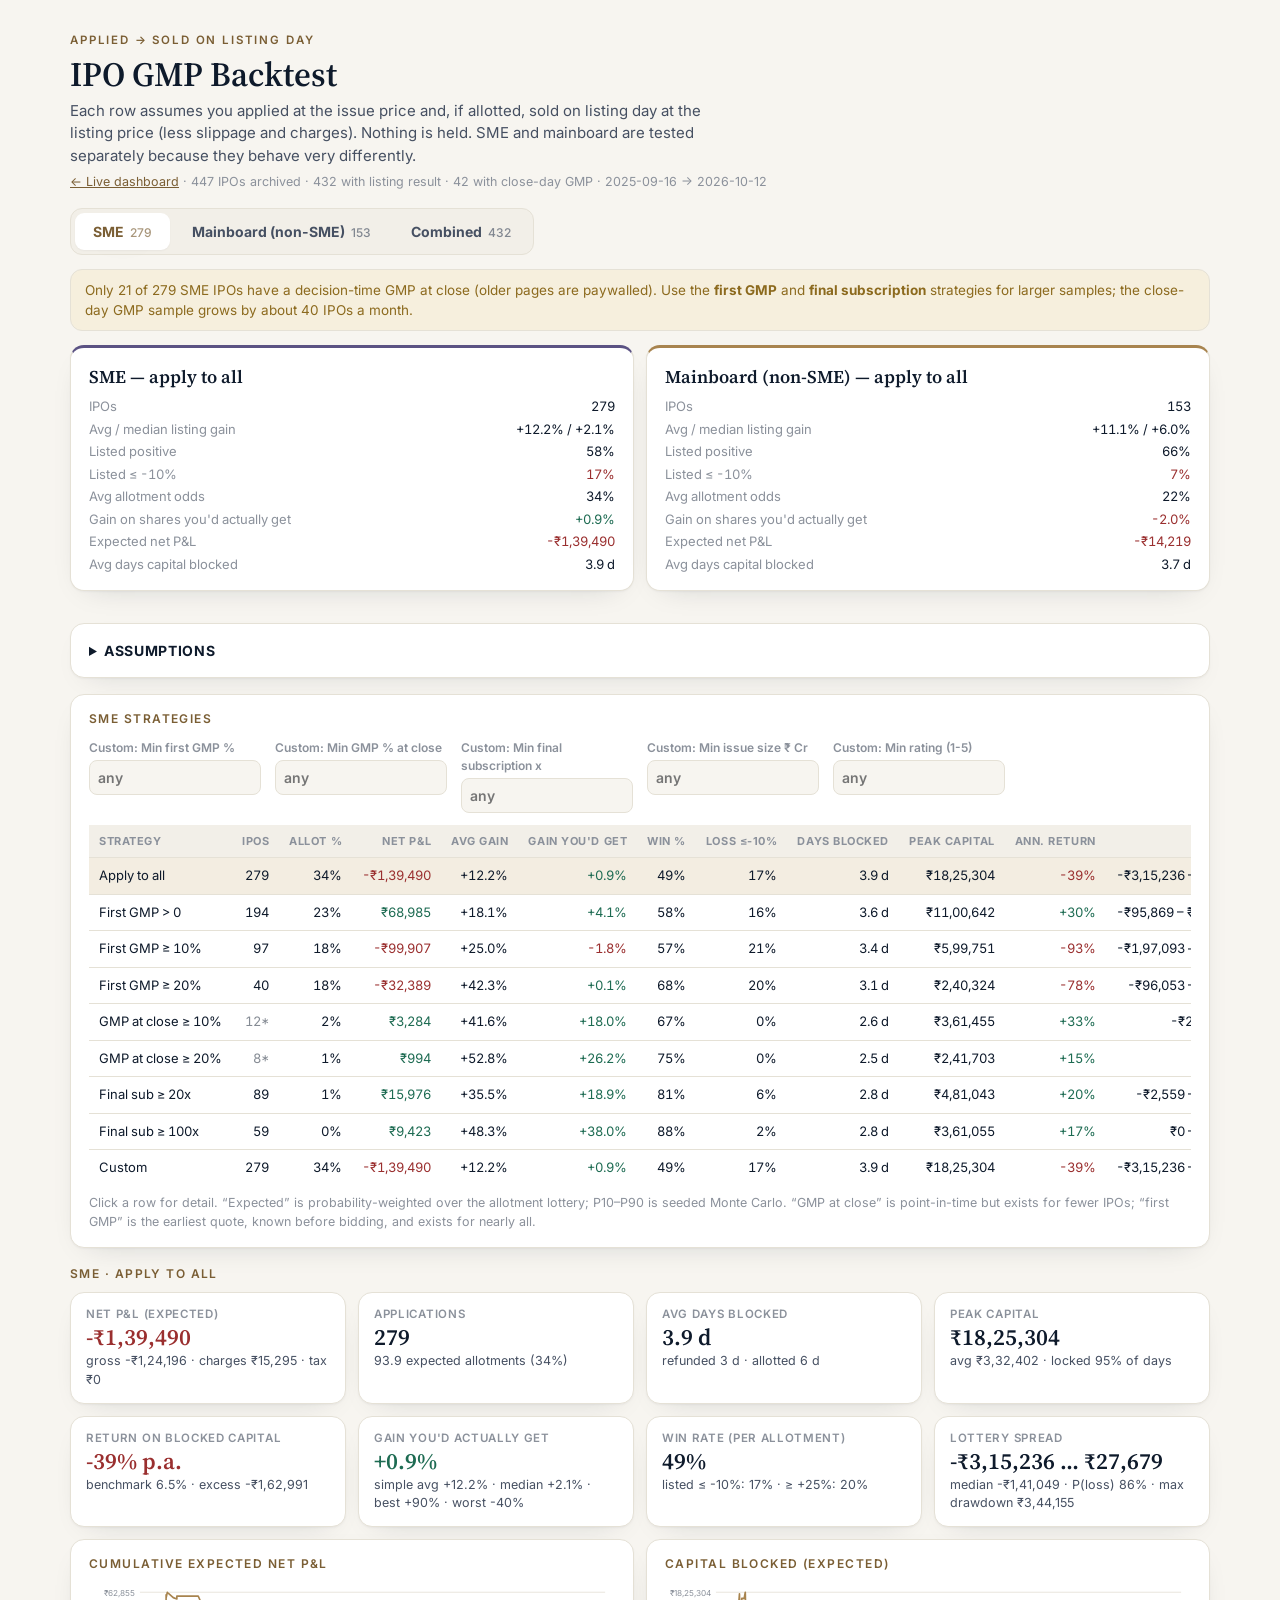
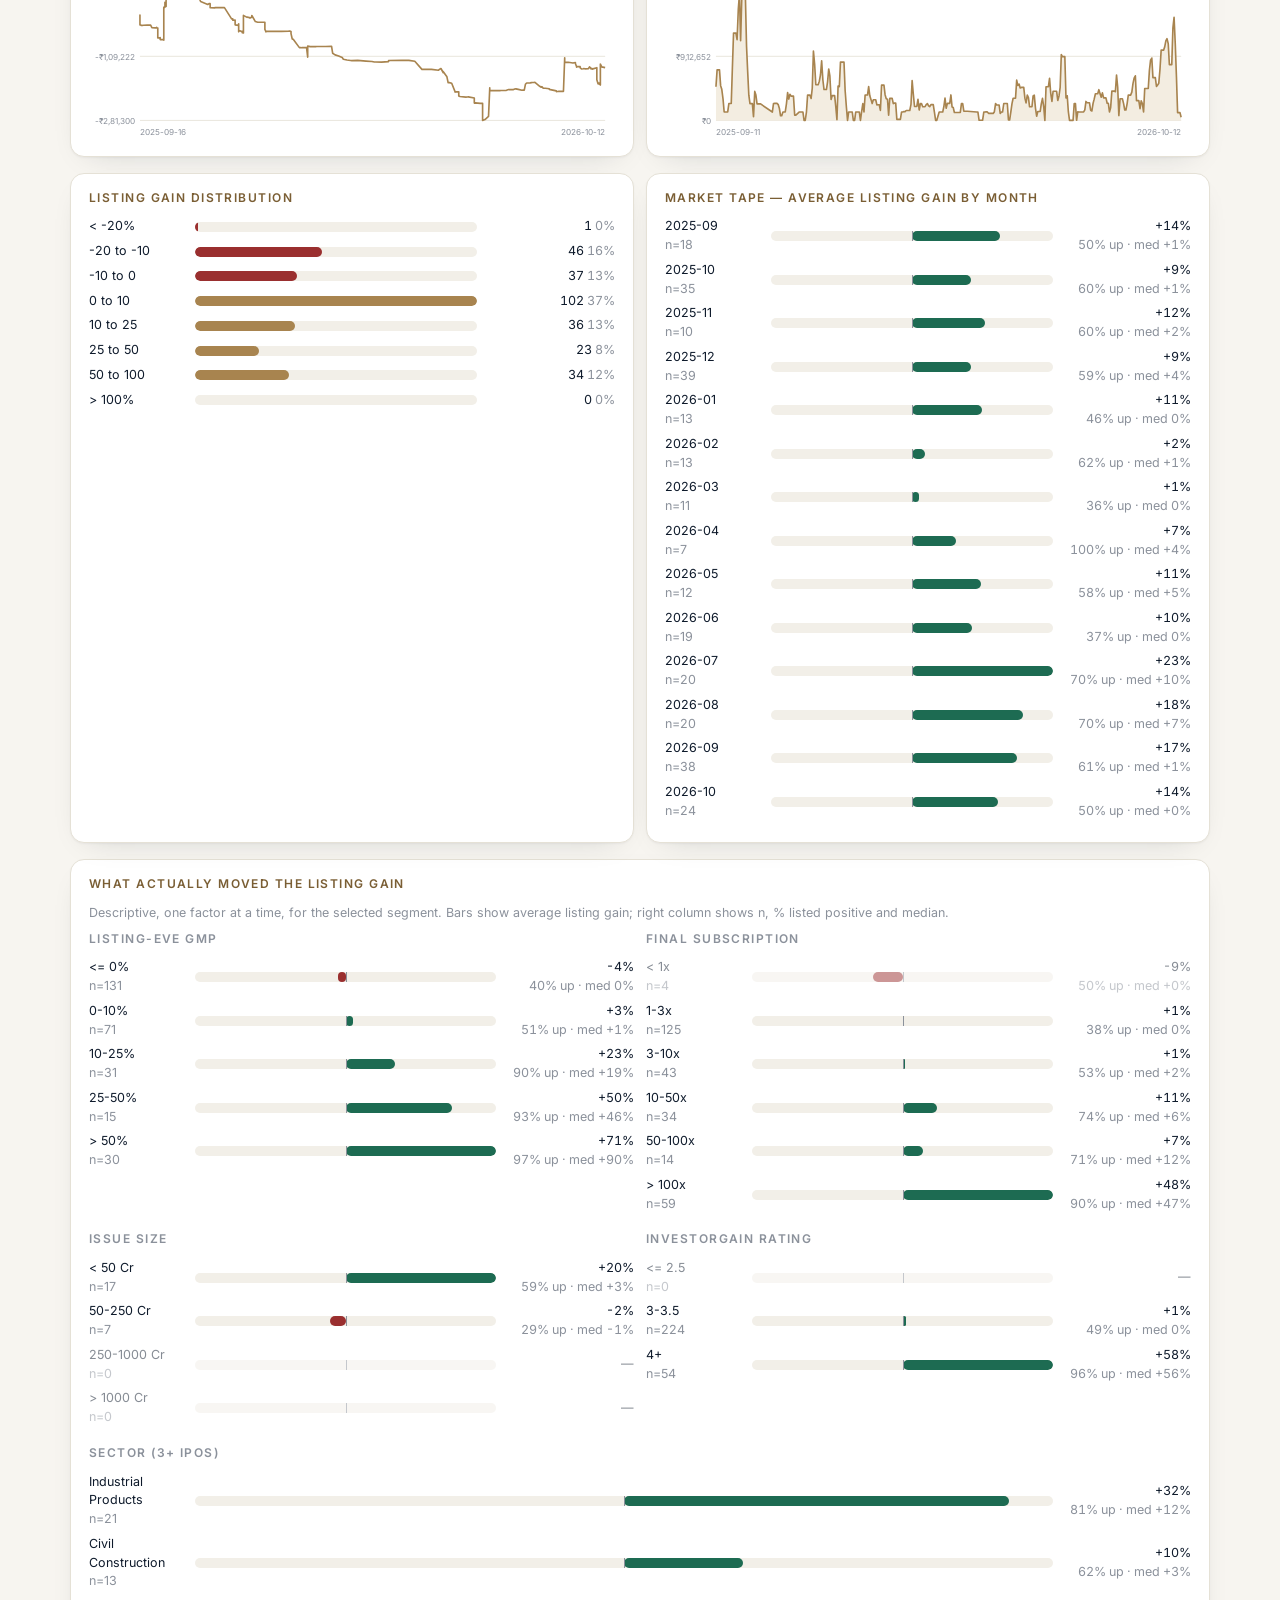
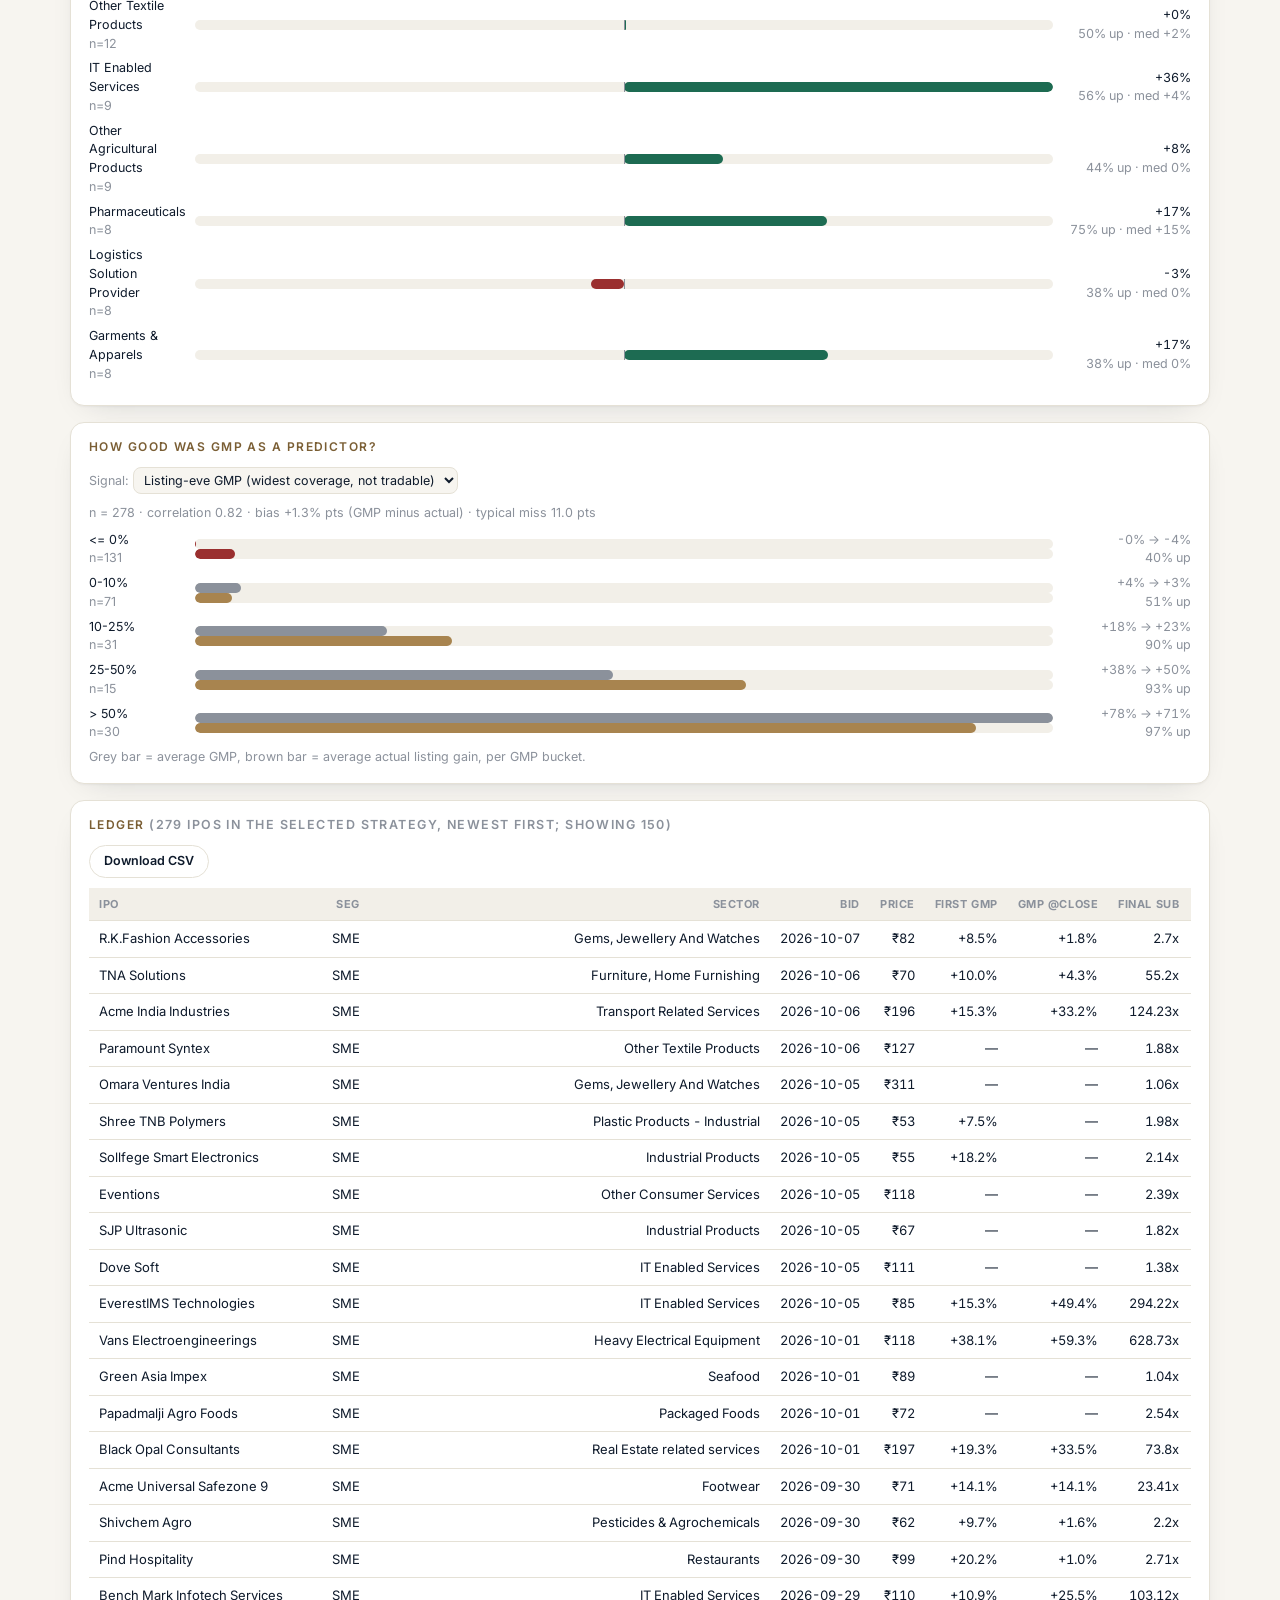
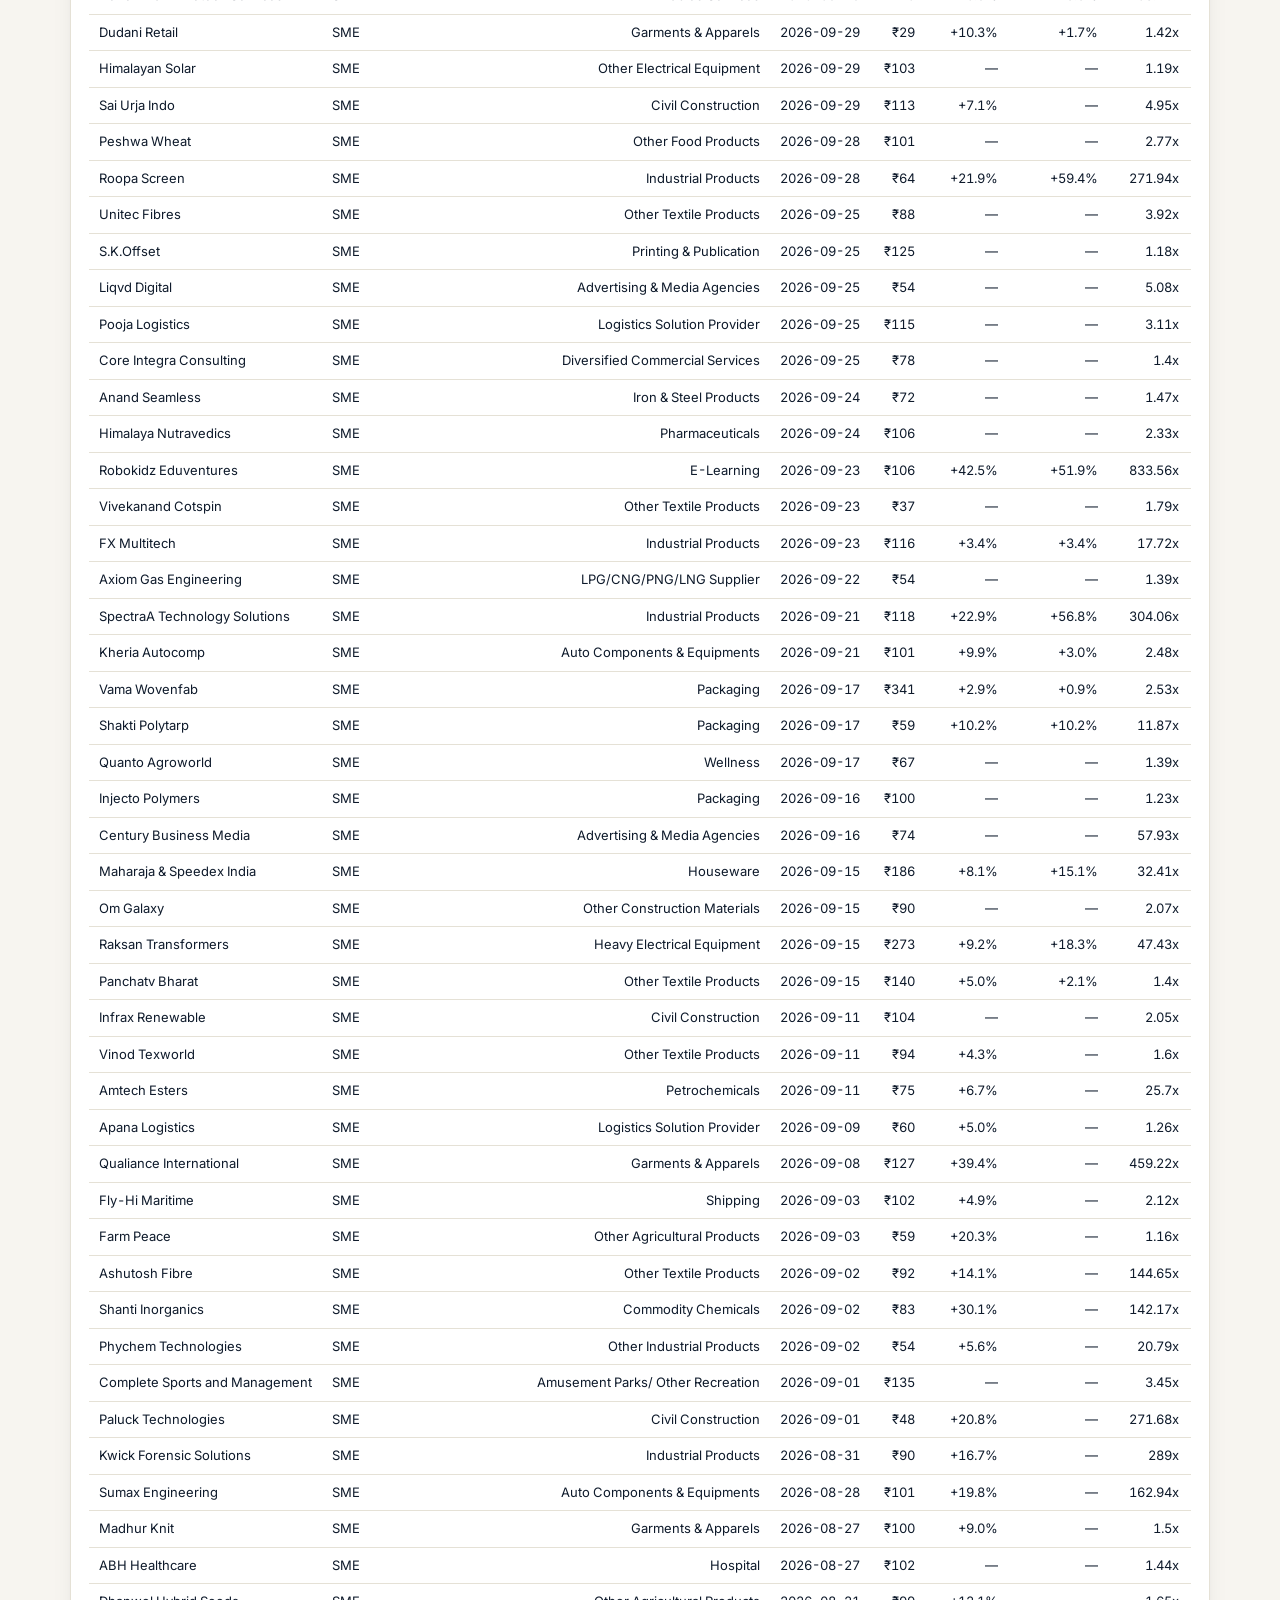
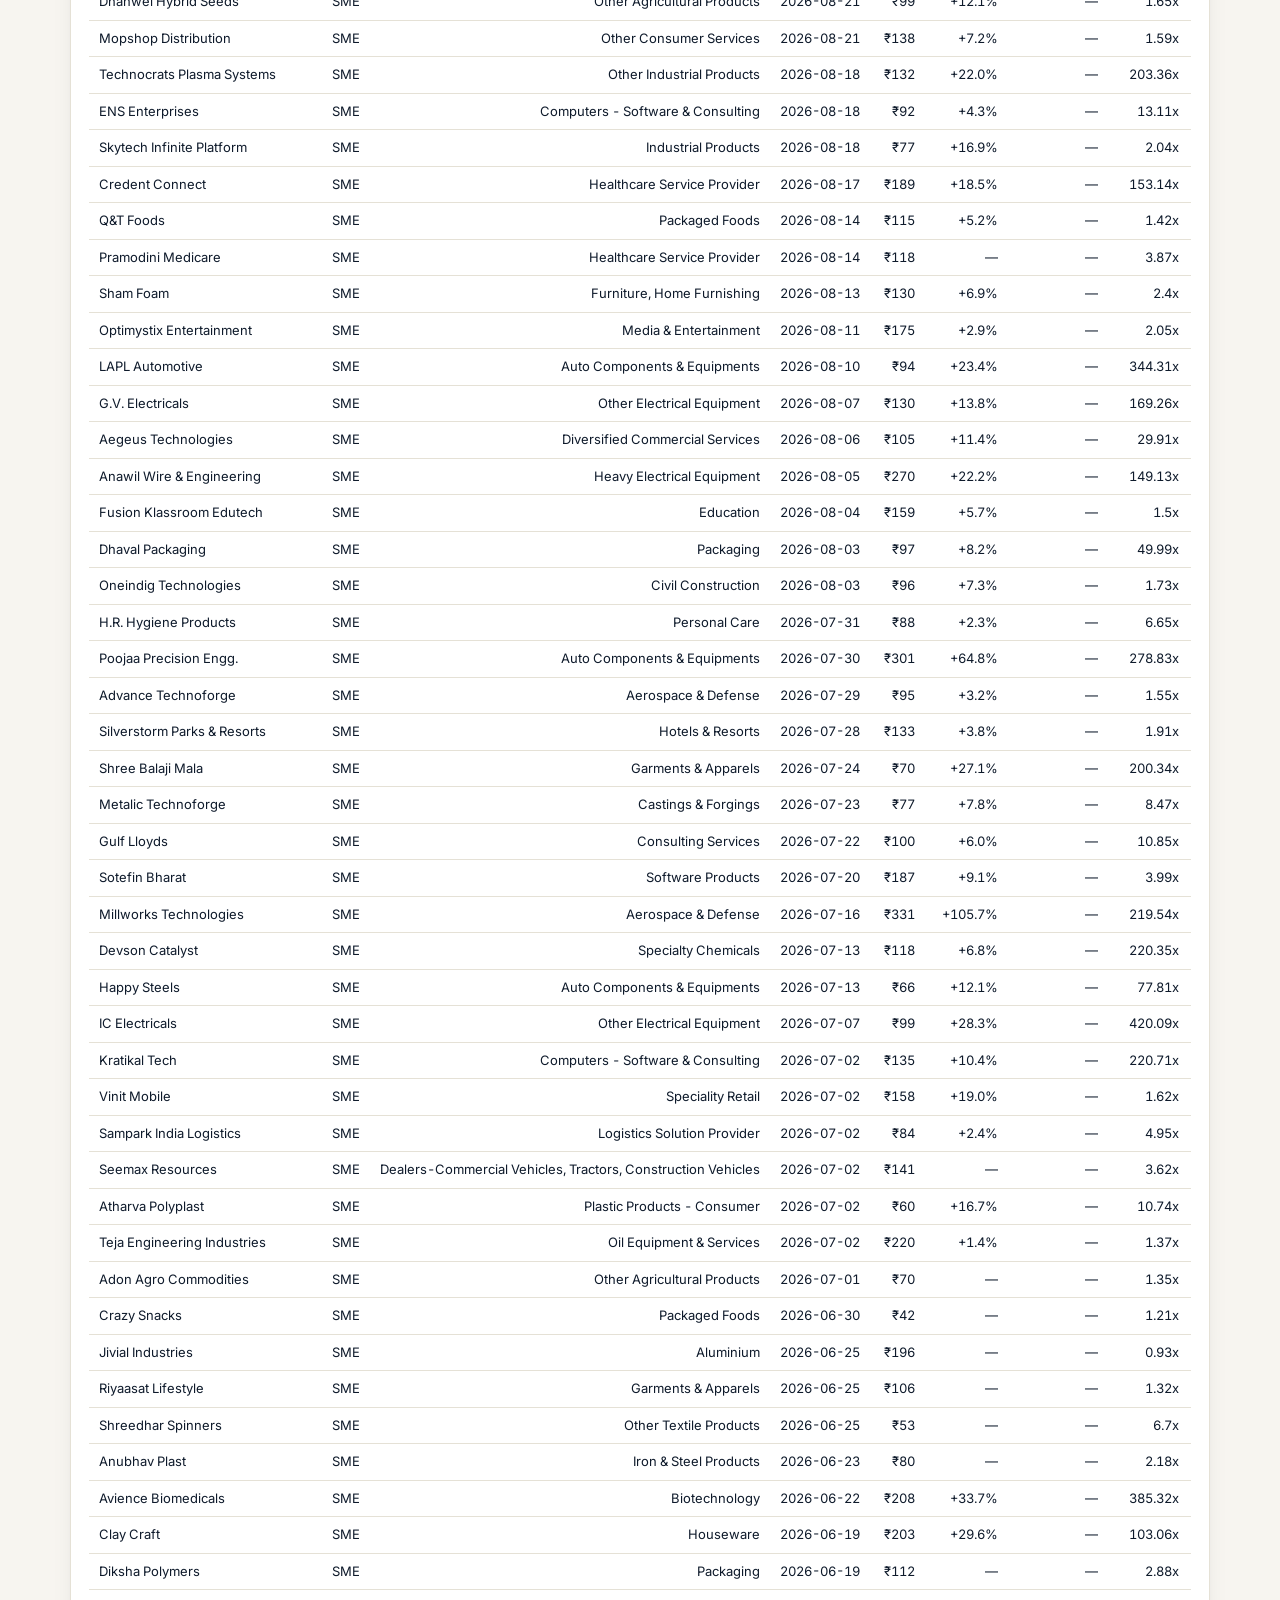
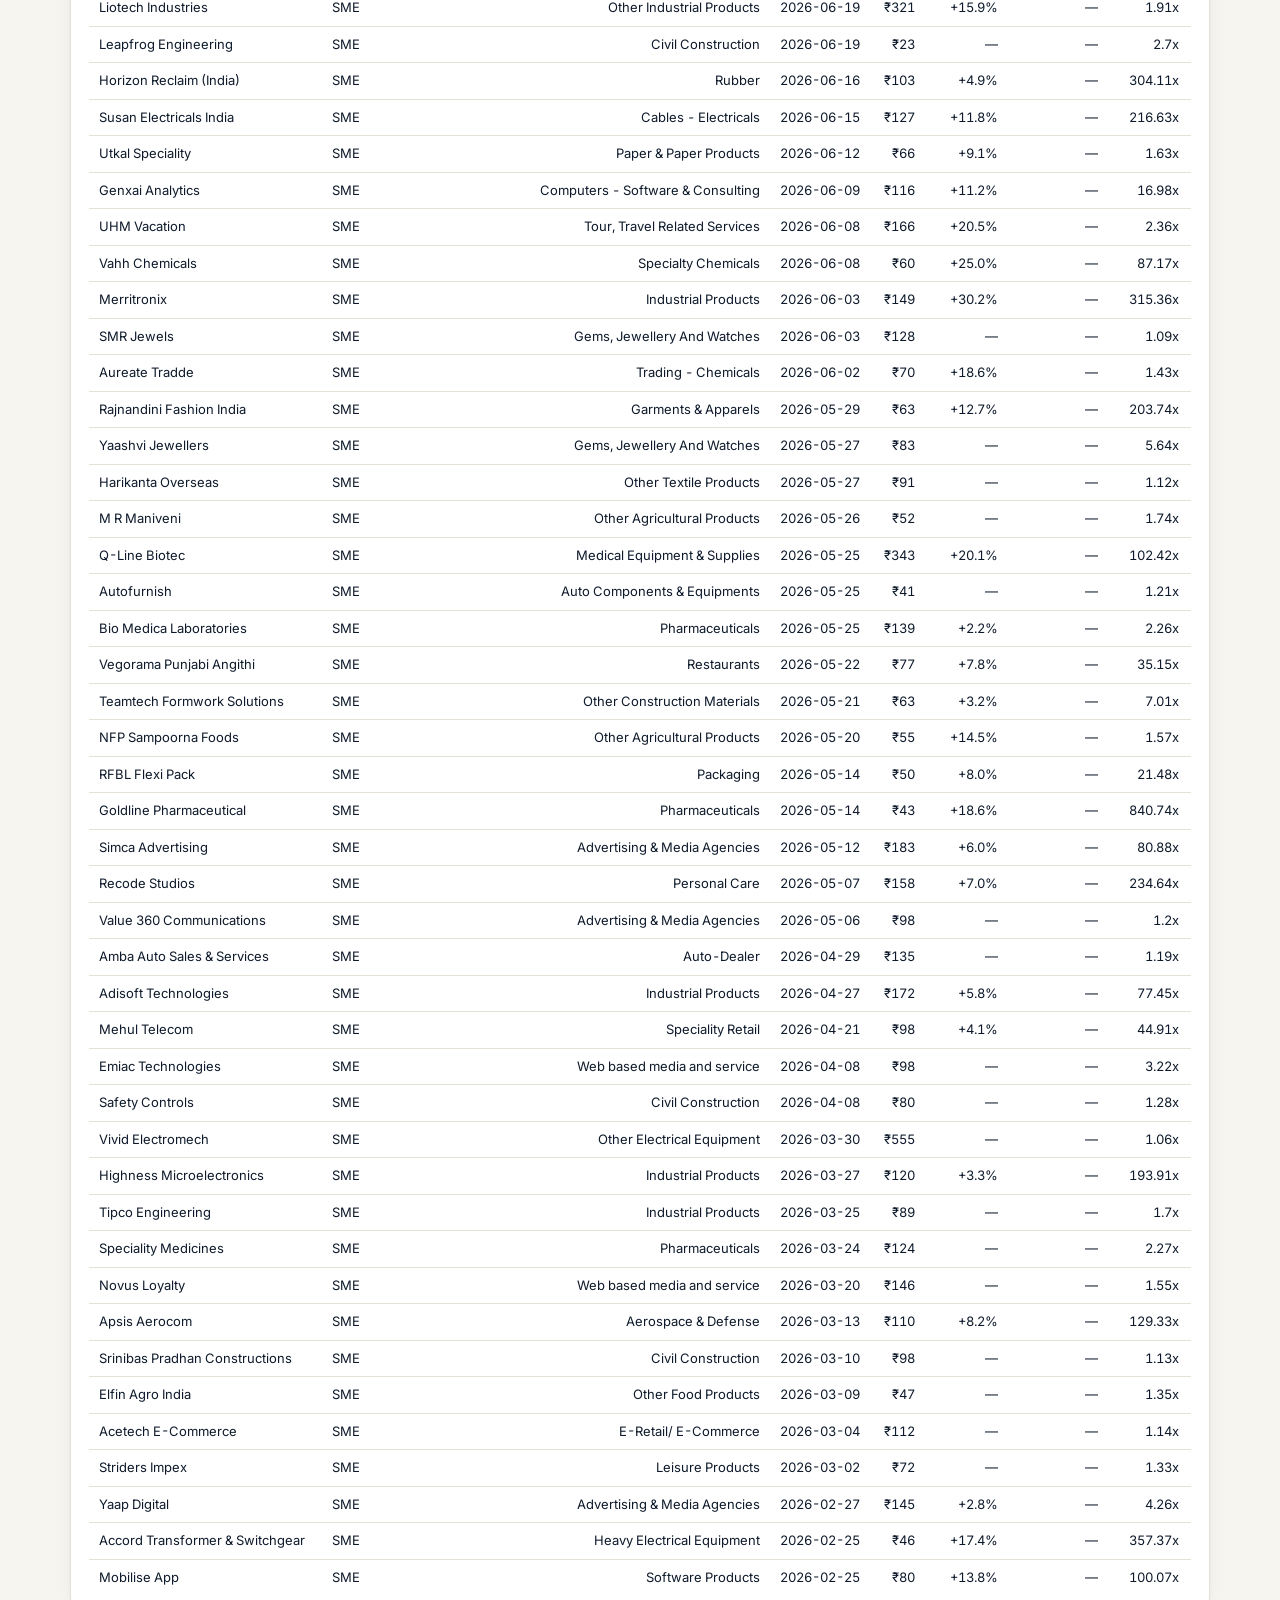
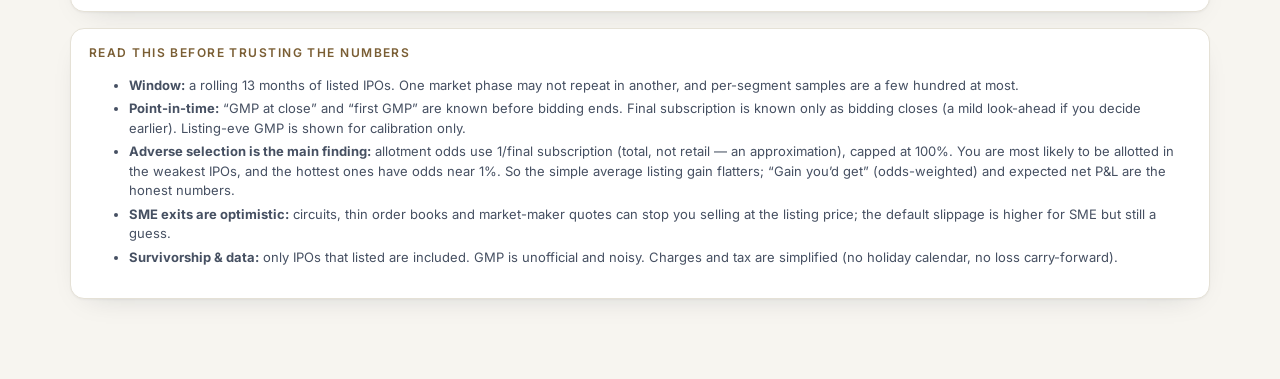
==== commit fc3bec09: "Re-skin both pages in a private-bank palette Ivory paper, navy ink, muted gold accent, emerald/burgu" ====
--- a/backtest.html
+++ b/backtest.html
@@ -6,23 +6,35 @@
 <title>IPO GMP Backtest</title>
 <link rel="preconnect" href="https://fonts.googleapis.com">
 <link rel="preconnect" href="https://fonts.gstatic.com" crossorigin>
-<link href="https://fonts.googleapis.com/css2?family=Archivo:wght@600;700;800&family=Public+Sans:wght@400;500;600;700&family=IBM+Plex+Mono:wght@500;600&display=swap" rel="stylesheet">
+<link href="https://fonts.googleapis.com/css2?family=Source+Serif+4:opsz,wght@8..60,500;8..60,600;8..60,700&family=Inter:wght@400;500;600;700&display=swap" rel="stylesheet">
 <style>
-:root{--bg:#F7F5F0;--surface:#fff;--alt:#F0EDE4;--line:#E1DCCE;--ink:#211E17;--ink2:#5C5646;--ink3:#8A836D;
-  --accent:#B5651D;--accent-ink:#7A4212;--accent-soft:#F1E1CB;--good:#1E8E5A;--good-soft:#DCF3E7;--bad:#B3261E;--bad-soft:#F8DEDC;
-  --warn:#9A5B00;--warn-soft:#FBEDD3;--sme:#6B4FA0;--shadow:0 1px 2px rgba(33,30,23,.06),0 6px 20px -12px rgba(33,30,23,.25)}
-@media (prefers-color-scheme:dark){:root{--bg:#17150F;--surface:#1F1C15;--alt:#272319;--line:#38321F;--ink:#F3EFE4;--ink2:#C7C0AC;--ink3:#9A9279;
-  --accent:#E0913E;--accent-ink:#F6C387;--accent-soft:#3A2A15;--good:#4ADE80;--good-soft:#173423;--bad:#F2857D;--bad-soft:#3A1E1B;
-  --warn:#E3B34A;--warn-soft:#3A2C10;--sme:#B7A0F0;--shadow:0 1px 2px rgba(0,0,0,.3),0 6px 20px -12px rgba(0,0,0,.6)}}
+:root{
+  --bg:#F7F5F0;--surface:#FFFFFF;--alt:#F2EFE8;--line:#E5E1D6;
+  --ink:#0E1A2B;--ink2:#465062;--ink3:#8B919B;
+  --accent:#A8844F;--accent-ink:#7A5E34;--accent-soft:#F3EDE1;
+  --good:#1D6B52;--good-soft:#E4F0EA;--bad:#9A2F2F;--bad-soft:#F5E6E4;
+  --warn:#8C6A1E;--warn-soft:#F6EFDD;--blue:#1F3A5F;--blue-soft:#E6ECF3;--sme:#5B5283;--sme-soft:#ECEAF3;
+  --hero:#0E1A2B;--hero-ink:#F7F4EC;--hero-ink2:#AEB6C2;
+  --shadow:0 1px 2px rgba(14,26,43,.04),0 10px 30px -18px rgba(14,26,43,.22);
+}
+@media (prefers-color-scheme:dark){:root{
+  --bg:#0A111D;--surface:#101A2A;--alt:#152237;--line:#223149;
+  --ink:#EEF1F5;--ink2:#B4BDCA;--ink3:#7D889C;
+  --accent:#C9A66B;--accent-ink:#DCC08E;--accent-soft:#2A2618;
+  --good:#5CBF95;--good-soft:#11291F;--bad:#E08B86;--bad-soft:#331A1A;
+  --warn:#D9B45E;--warn-soft:#2E2512;--blue:#8EB1E6;--blue-soft:#14233B;--sme:#B2A8DE;--sme-soft:#221F35;
+  --hero:#152237;--hero-ink:#F2EEE4;--hero-ink2:#A3ADBB;
+  --shadow:0 1px 2px rgba(0,0,0,.35),0 10px 30px -18px rgba(0,0,0,.7);
+}}
 *{box-sizing:border-box}html,body{margin:0}
-body{background:var(--bg);color:var(--ink);font:15px/1.5 "Public Sans",ui-sans-serif,system-ui,sans-serif;-webkit-font-smoothing:antialiased}
-.num{font-family:"IBM Plex Mono",ui-monospace,Menlo,monospace;font-variant-numeric:tabular-nums}
+body{background:var(--bg);color:var(--ink);font:15px/1.5 Inter,ui-sans-serif,system-ui,sans-serif;-webkit-font-smoothing:antialiased}
+.num{font-family:Inter,ui-sans-serif,sans-serif;font-variant-numeric:tabular-nums;font-feature-settings:"tnum" 1,"lnum" 1}
 a{color:var(--accent-ink)}
 :focus-visible{outline:2px solid var(--accent);outline-offset:2px}
 .wrap{max-width:1180px;margin:0 auto;padding:28px 20px 64px}
-.eyebrow{font-size:12px;letter-spacing:.09em;text-transform:uppercase;color:var(--accent-ink);font-weight:700}
-h1{font:800 clamp(26px,3.4vw,34px)/1.15 Archivo,system-ui,sans-serif;margin:4px 0 6px}
-h2{font:700 14px/1.3 Archivo,system-ui,sans-serif;margin:0 0 10px;text-transform:uppercase;letter-spacing:.05em}
+.eyebrow{font-size:11.5px;letter-spacing:.16em;text-transform:uppercase;color:var(--accent-ink);font-weight:600}
+h1{font:600 clamp(26px,3.4vw,34px)/1.15 "Source Serif 4",Georgia,serif;margin:4px 0 6px}
+h2{font:600 12px/1.3 Inter,system-ui,sans-serif;margin:0 0 12px;text-transform:uppercase;letter-spacing:.12em;color:var(--accent-ink)}
 .sub{font-size:12.5px;color:var(--ink3)}
 .lede{color:var(--ink2);max-width:75ch;margin:6px 0 0}
 .panel{background:var(--surface);border:1px solid var(--line);border-radius:14px;box-shadow:var(--shadow);padding:16px 18px;margin-bottom:16px}
@@ -33,19 +45,19 @@
 @media(max-width:860px){.tiles{grid-template-columns:repeat(2,1fr)}.two{grid-template-columns:1fr}}
 .tile{background:var(--surface);border:1px solid var(--line);border-radius:14px;padding:13px 15px;box-shadow:var(--shadow);min-width:0}
 .tile .l{font-size:11.5px;color:var(--ink3);text-transform:uppercase;letter-spacing:.06em;font-weight:600}
-.tile .v{font:800 23px/1.25 Archivo,sans-serif}
+.tile .v{font:600 23px/1.25 "Source Serif 4",Georgia,serif}
 .tile .h{font-size:12.5px;color:var(--ink2)}
 .good{color:var(--good)}.bad{color:var(--bad)}
 .tabs{display:inline-flex;background:var(--alt);border:1px solid var(--line);border-radius:12px;padding:4px;gap:4px;margin:16px 0 14px}
 .tabs button{border:0;background:transparent;color:var(--ink2);font:inherit;font-weight:700;font-size:14px;padding:8px 18px;border-radius:9px;cursor:pointer}
 .tabs button.on{background:var(--surface);color:var(--accent-ink);box-shadow:var(--shadow)}
 .tabs button .c{font-weight:500;opacity:.65;margin-left:6px;font-size:12px}
-.seg-card{border-top:4px solid var(--accent)}
+.seg-card{border-top:3px solid var(--accent)}
 .seg-card.sme{border-top-color:var(--sme)}
-.seg-card h3{margin:0 0 8px;font:800 18px Archivo,sans-serif}
+.seg-card h3{margin:0 0 8px;font:600 18px "Source Serif 4",Georgia,serif}
 .kv{display:grid;grid-template-columns:1fr auto;gap:3px 12px;font-size:13px;margin:0}
 .kv dt{color:var(--ink3)}.kv dd{margin:0;text-align:right}
-details>summary{cursor:pointer;font-weight:700;font-family:Archivo,sans-serif;text-transform:uppercase;letter-spacing:.05em;font-size:14px}
+details>summary{cursor:pointer;font-weight:700;font-family:Inter,sans-serif;text-transform:uppercase;letter-spacing:.05em;font-size:14px}
 .form{display:grid;grid-template-columns:repeat(auto-fill,minmax(150px,1fr));gap:10px 14px;margin-top:12px}
 .form label{display:flex;flex-direction:column;font-size:12px;color:var(--ink3);gap:3px;font-weight:600}
 .form input,.form select{font:inherit;font-size:14px;color:var(--ink);background:var(--bg);border:1px solid var(--line);border-radius:8px;padding:6px 8px;width:100%}
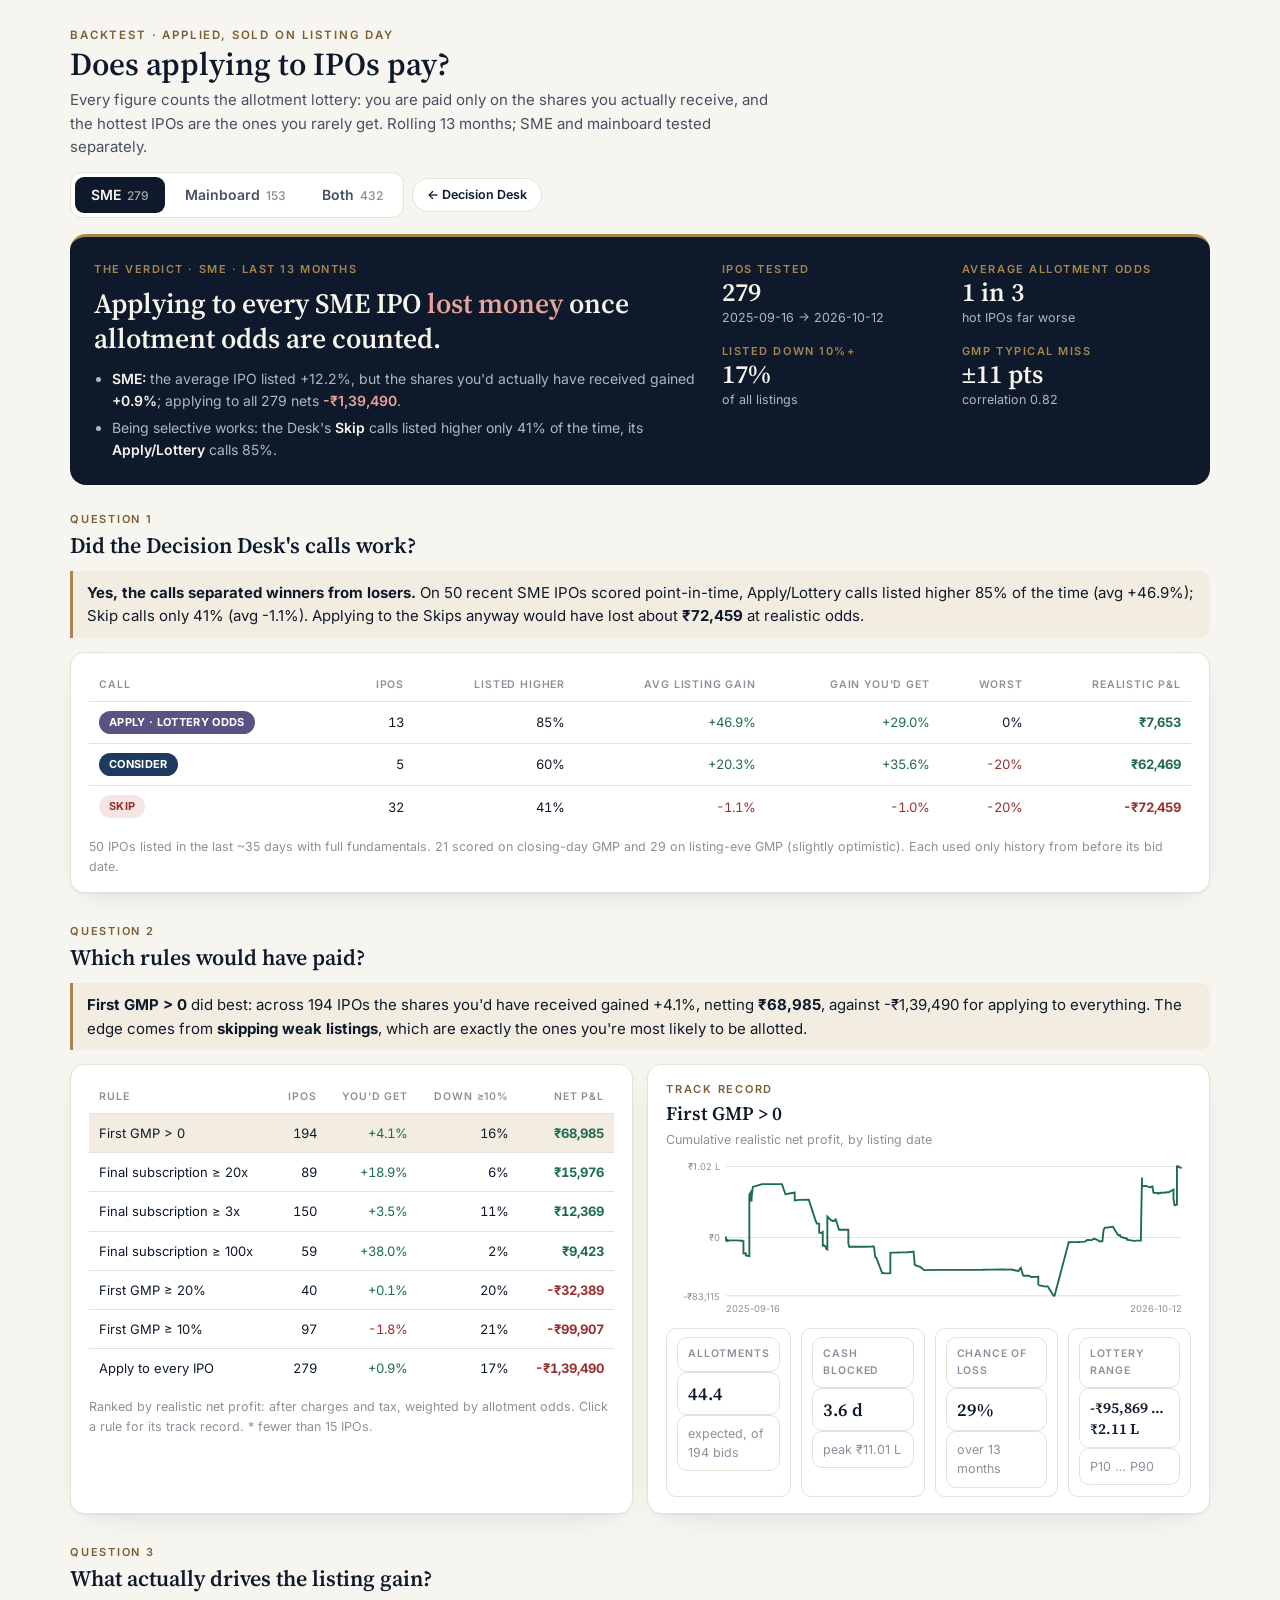
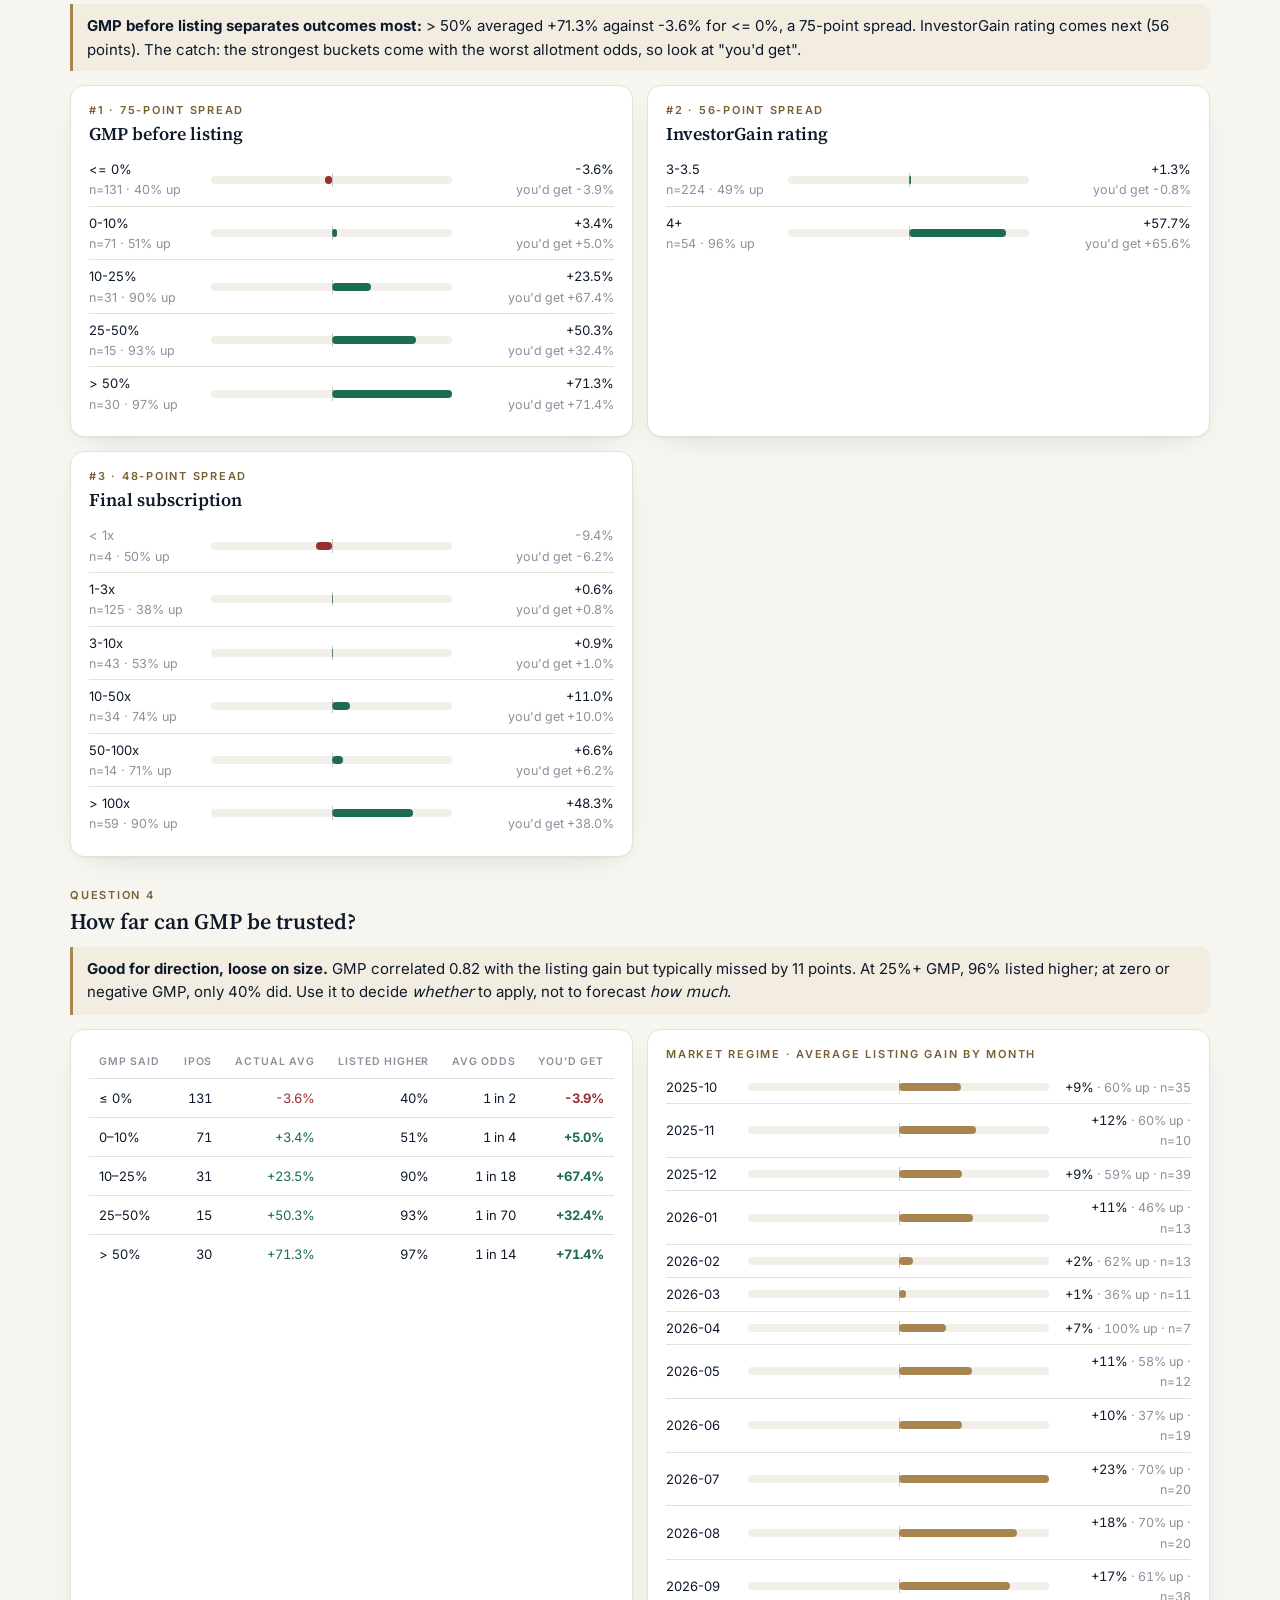
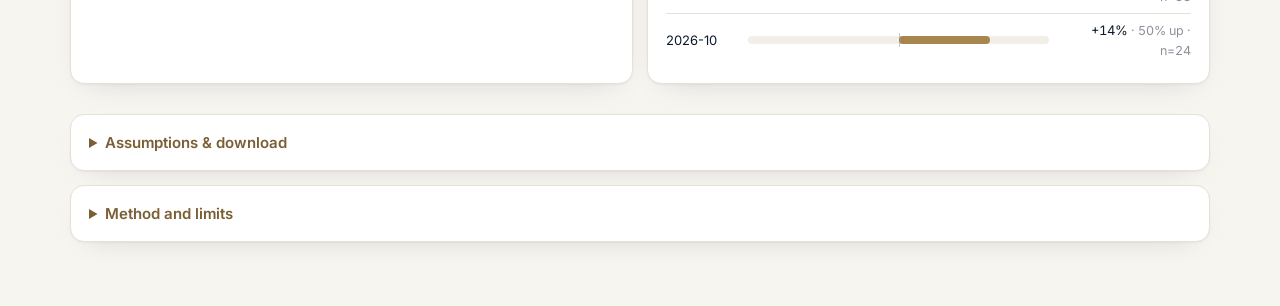
==== commit 989dc3a2: "Rebuild the backtest page around four answered questions Verdict hero, point-in-time test of the Dec" ====
--- a/backtest.html
+++ b/backtest.html
@@ -3,7 +3,8 @@
 <head>
 <meta charset="utf-8">
 <meta name="viewport" content="width=device-width,initial-scale=1">
-<title>IPO GMP Backtest</title>
+<title>IPO Backtest</title>
+<meta name="description" content="Does applying to Indian IPOs pay once allotment odds are counted? Point-in-time test of the Decision Desk calls, rules that paid, what drives listing gains, and how far GMP can be trusted.">
 <link rel="preconnect" href="https://fonts.googleapis.com">
 <link rel="preconnect" href="https://fonts.gstatic.com" crossorigin>
 <link href="https://fonts.googleapis.com/css2?family=Source+Serif+4:opsz,wght@8..60,500;8..60,600;8..60,700&family=Inter:wght@400;500;600;700&display=swap" rel="stylesheet">
@@ -27,347 +28,330 @@
   --shadow:0 1px 2px rgba(0,0,0,.35),0 10px 30px -18px rgba(0,0,0,.7);
 }}
 *{box-sizing:border-box}html,body{margin:0}
-body{background:var(--bg);color:var(--ink);font:15px/1.5 Inter,ui-sans-serif,system-ui,sans-serif;-webkit-font-smoothing:antialiased}
-.num{font-family:Inter,ui-sans-serif,sans-serif;font-variant-numeric:tabular-nums;font-feature-settings:"tnum" 1,"lnum" 1}
+body{background:var(--bg);color:var(--ink);font:15px/1.55 Inter,ui-sans-serif,system-ui,sans-serif;-webkit-font-smoothing:antialiased}
+.num{font-variant-numeric:tabular-nums;font-feature-settings:"tnum" 1,"lnum" 1}
 a{color:var(--accent-ink)}
+button{font:inherit;color:inherit}
 :focus-visible{outline:2px solid var(--accent);outline-offset:2px}
-.wrap{max-width:1180px;margin:0 auto;padding:28px 20px 64px}
+.wrap{max-width:1180px;margin:0 auto;padding:22px 20px 64px}
 .eyebrow{font-size:11.5px;letter-spacing:.16em;text-transform:uppercase;color:var(--accent-ink);font-weight:600}
-h1{font:600 clamp(26px,3.4vw,34px)/1.15 "Source Serif 4",Georgia,serif;margin:4px 0 6px}
-h2{font:600 12px/1.3 Inter,system-ui,sans-serif;margin:0 0 12px;text-transform:uppercase;letter-spacing:.12em;color:var(--accent-ink)}
+h1{font:600 clamp(24px,3.2vw,32px)/1.1 "Source Serif 4",Georgia,serif;margin:2px 0 0}
+h2{font:600 22px/1.25 "Source Serif 4",Georgia,serif;margin:0}
+.q{font-size:11px;letter-spacing:.16em;text-transform:uppercase;color:var(--accent-ink);font-weight:600;margin-bottom:4px}
+.lede{color:var(--ink2);margin:6px 0 0;max-width:78ch}
 .sub{font-size:12.5px;color:var(--ink3)}
-.lede{color:var(--ink2);max-width:75ch;margin:6px 0 0}
-.panel{background:var(--surface);border:1px solid var(--line);border-radius:14px;box-shadow:var(--shadow);padding:16px 18px;margin-bottom:16px}
-.banner{background:var(--warn-soft);color:var(--warn);border:1px solid var(--line);border-radius:12px;padding:10px 14px;font-size:13.5px;margin-bottom:14px}
-.grid{display:grid;gap:12px}
-.tiles{grid-template-columns:repeat(4,1fr)}
-.two{grid-template-columns:1fr 1fr}
-@media(max-width:860px){.tiles{grid-template-columns:repeat(2,1fr)}.two{grid-template-columns:1fr}}
-.tile{background:var(--surface);border:1px solid var(--line);border-radius:14px;padding:13px 15px;box-shadow:var(--shadow);min-width:0}
-.tile .l{font-size:11.5px;color:var(--ink3);text-transform:uppercase;letter-spacing:.06em;font-weight:600}
-.tile .v{font:600 23px/1.25 "Source Serif 4",Georgia,serif}
-.tile .h{font-size:12.5px;color:var(--ink2)}
 .good{color:var(--good)}.bad{color:var(--bad)}
-.tabs{display:inline-flex;background:var(--alt);border:1px solid var(--line);border-radius:12px;padding:4px;gap:4px;margin:16px 0 14px}
-.tabs button{border:0;background:transparent;color:var(--ink2);font:inherit;font-weight:700;font-size:14px;padding:8px 18px;border-radius:9px;cursor:pointer}
-.tabs button.on{background:var(--surface);color:var(--accent-ink);box-shadow:var(--shadow)}
-.tabs button .c{font-weight:500;opacity:.65;margin-left:6px;font-size:12px}
-.seg-card{border-top:3px solid var(--accent)}
-.seg-card.sme{border-top-color:var(--sme)}
-.seg-card h3{margin:0 0 8px;font:600 18px "Source Serif 4",Georgia,serif}
-.kv{display:grid;grid-template-columns:1fr auto;gap:3px 12px;font-size:13px;margin:0}
-.kv dt{color:var(--ink3)}.kv dd{margin:0;text-align:right}
-details>summary{cursor:pointer;font-weight:700;font-family:Inter,sans-serif;text-transform:uppercase;letter-spacing:.05em;font-size:14px}
-.form{display:grid;grid-template-columns:repeat(auto-fill,minmax(150px,1fr));gap:10px 14px;margin-top:12px}
-.form label{display:flex;flex-direction:column;font-size:12px;color:var(--ink3);gap:3px;font-weight:600}
-.form input,.form select{font:inherit;font-size:14px;color:var(--ink);background:var(--bg);border:1px solid var(--line);border-radius:8px;padding:6px 8px;width:100%}
-.form .chk{flex-direction:row;align-items:center;gap:8px;color:var(--ink2)}
-.form .chk input{width:auto}
+.top{display:flex;flex-wrap:wrap;gap:14px;align-items:flex-end;justify-content:space-between;margin-bottom:16px}
+.btn{border:1px solid var(--line);background:var(--surface);border-radius:100px;padding:6px 14px;font-size:12.5px;font-weight:600;cursor:pointer;text-decoration:none;color:var(--ink)}
+.btn:hover{border-color:var(--accent)}
+.tabs{display:inline-flex;background:var(--surface);border:1px solid var(--line);border-radius:12px;padding:4px;gap:4px}
+.tabs button{border:0;background:transparent;color:var(--ink2);font-weight:600;font-size:14px;padding:7px 16px;border-radius:9px;cursor:pointer}
+.tabs button.on{background:var(--hero);color:var(--hero-ink)}
+.tabs .c{font-weight:500;opacity:.65;margin-left:6px;font-size:12px}
+
+.hero{background:var(--hero);color:var(--hero-ink);border-radius:16px;border-top:3px solid var(--accent);padding:24px;margin:16px 0 26px;display:grid;grid-template-columns:1.3fr 1fr;gap:24px}
+@media (max-width:900px){.hero{grid-template-columns:1fr}}
+.hero .k{font-size:11px;letter-spacing:.14em;text-transform:uppercase;color:var(--accent);font-weight:600}
+.hero .headline{font:600 clamp(21px,2.6vw,28px)/1.25 "Source Serif 4",Georgia,serif;margin:8px 0 12px}
+.hero ul{margin:0;padding:0 0 0 18px;color:var(--hero-ink2);font-size:14px;display:flex;flex-direction:column;gap:6px}
+.hero ul b{color:var(--hero-ink);font-weight:600}
+.hero .stats{display:grid;grid-template-columns:1fr 1fr;gap:16px;align-content:start}
+.hero .v{font:600 26px/1.15 "Source Serif 4",Georgia,serif}
+.hero .h{font-size:12.5px;color:var(--hero-ink2)}
+.hero b.pos-h,.pos-h{color:#8FD3B3}.hero b.neg-h,.neg-h{color:#E8A39B}
+
+.sec{margin-bottom:30px}
+.sec-head{margin-bottom:12px}
+.answer{font-size:15px;color:var(--ink);background:var(--accent-soft);border-left:3px solid var(--accent);padding:10px 14px;border-radius:0 10px 10px 0;margin:10px 0 14px}
+.panel{background:var(--surface);border:1px solid var(--line);border-radius:14px;box-shadow:var(--shadow);padding:16px 18px;min-width:0}
+.two{display:grid;grid-template-columns:1fr 1fr;gap:14px}
+.two>*{min-width:0}
+@media (max-width:900px){.two{grid-template-columns:1fr}}
 .scroll{overflow-x:auto}
-.grid>*,.panel{min-width:0}
 table{border-collapse:collapse;width:100%;font-size:13px}
-th{font-size:11px;text-transform:uppercase;letter-spacing:.05em;color:var(--ink3);text-align:right;padding:8px 10px;background:var(--alt);white-space:nowrap}
-td{padding:8px 10px;border-top:1px solid var(--line);text-align:right;white-space:nowrap}
+th{font-size:10.5px;text-transform:uppercase;letter-spacing:.08em;color:var(--ink3);font-weight:600;text-align:right;padding:8px 10px;border-bottom:1px solid var(--line);white-space:nowrap}
+td{padding:9px 10px;border-bottom:1px solid var(--line);text-align:right;white-space:nowrap}
+tr:last-child td{border-bottom:0}
 th:first-child,td:first-child{text-align:left}
-tbody tr.sel{background:var(--accent-soft)}
 tbody tr[data-i]{cursor:pointer}
 tbody tr[data-i]:hover{background:var(--alt)}
-.btn{border:1px solid var(--line);background:var(--surface);color:var(--ink);border-radius:100px;padding:6px 14px;font:inherit;font-size:12.5px;font-weight:600;cursor:pointer}
-svg{width:100%;height:auto;display:block}
-.brow{display:grid;grid-template-columns:96px 1fr 128px;gap:10px;align-items:center;font-size:12.5px;margin:6px 0}
-.bar{height:10px;border-radius:5px;background:var(--alt);position:relative;overflow:hidden}
-.bar i{position:absolute;left:0;top:0;bottom:0;border-radius:5px}
-.bar.mid i{left:50%}
-.bar.mid::after{content:"";position:absolute;left:50%;top:0;bottom:0;width:1px;background:var(--ink3)}
-.thin{opacity:.5}
-.notes li{margin:4px 0;color:var(--ink2);font-size:13px}
+tbody tr.sel{background:var(--accent-soft)}
+.vb{display:inline-block;font-size:11px;font-weight:700;letter-spacing:.03em;padding:3px 10px;border-radius:100px;text-transform:uppercase}
+.v-APPLY{background:var(--good);color:var(--surface)}.v-LOTTERY{background:var(--sme);color:var(--surface)}
+.v-CONSIDER{background:var(--blue);color:var(--surface)}.v-SKIP{background:var(--bad-soft);color:var(--bad)}
+.thin{color:var(--ink3)}
+.brow{display:grid;grid-template-columns:110px 1fr 150px;gap:12px;align-items:center;font-size:13px;padding:6px 0;border-bottom:1px solid var(--line)}
+.brow:last-child{border-bottom:0}
+.bar{height:8px;border-radius:4px;background:var(--alt);position:relative}
+.bar i{position:absolute;top:0;bottom:0;border-radius:4px}
+.bar::after{content:"";position:absolute;left:50%;top:-3px;bottom:-3px;width:1px;background:var(--ink3);opacity:.5}
+.mini{display:grid;grid-template-columns:repeat(4,1fr);gap:10px;margin-top:12px}
+@media (max-width:700px){.mini{grid-template-columns:repeat(2,1fr)}}
+.mini div{border:1px solid var(--line);border-radius:10px;padding:8px 10px}
+.mini .l{font-size:10.5px;text-transform:uppercase;letter-spacing:.08em;color:var(--ink3);font-weight:600}
+.mini .v{font:600 18px "Source Serif 4",Georgia,serif}
+svg{display:block;width:100%;height:auto}
+details.panel>summary{cursor:pointer;font-weight:600;color:var(--accent-ink)}
+.form{display:grid;grid-template-columns:repeat(auto-fill,minmax(160px,1fr));gap:10px 14px;margin-top:12px}
+.form label{display:flex;flex-direction:column;font-size:12px;color:var(--ink3);gap:3px;font-weight:600}
+.form input{font:inherit;font-size:14px;color:var(--ink);background:var(--bg);border:1px solid var(--line);border-radius:8px;padding:6px 8px}
+.form .chk{flex-direction:row;align-items:center;gap:8px;color:var(--ink2)}
+.notes li{margin:5px 0;color:var(--ink2);font-size:13px}
 </style>
 </head>
 <body>
 <div class="wrap">
-  <header>
-    <span class="eyebrow">Applied &rarr; sold on listing day</span>
-    <h1>IPO GMP Backtest</h1>
-    <p class="lede">Each row assumes you applied at the issue price and, if allotted, sold on listing day at the listing price (less slippage and charges). Nothing is held. SME and mainboard are tested separately because they behave very differently.</p>
-    <div class="sub" style="margin-top:6px"><a href="./">&larr; Live dashboard</a> &middot; <span id="coverage">Loading&hellip;</span></div>
+  <header class="top">
+    <div><span class="eyebrow">Backtest &middot; applied, sold on listing day</span><h1>Does applying to IPOs pay?</h1>
+      <p class="lede">Every figure counts the allotment lottery: you are paid only on the shares you actually receive, and the hottest IPOs are the ones you rarely get. Rolling 13 months; SME and mainboard tested separately.</p></div>
+    <div style="display:flex;gap:8px;align-items:center;flex-wrap:wrap"><div class="tabs" id="tabs" role="tablist" aria-label="Segment"></div><a class="btn" href="./">&larr; Decision Desk</a></div>
   </header>
-  <div class="tabs" id="tabs" role="tablist" aria-label="Segment"></div>
-  <div id="banner"></div>
-
-  <section class="grid two" id="scoreboard" style="margin-bottom:16px"></section>
-
-  <details class="panel">
-    <summary>Assumptions</summary>
+
+  <section class="hero" id="hero" aria-label="Verdict"></section>
+
+  <section class="sec">
+    <div class="sec-head"><div class="q">Question 1</div><h2>Did the Decision Desk's calls work?</h2></div>
+    <div class="answer" id="valAnswer"></div>
+    <div class="panel"><div class="scroll"><table id="valTable"></table></div><p class="sub" id="valNote" style="margin:10px 0 0"></p></div>
+  </section>
+
+  <section class="sec">
+    <div class="sec-head"><div class="q">Question 2</div><h2>Which rules would have paid?</h2></div>
+    <div class="answer" id="ruleAnswer"></div>
+    <div class="two">
+      <div class="panel"><div class="scroll"><table id="rules"></table></div><p class="sub" style="margin:10px 0 0">Ranked by realistic net profit: after charges and tax, weighted by allotment odds. Click a rule for its track record. * fewer than 15 IPOs.</p></div>
+      <div class="panel" id="ruleDetail"></div>
+    </div>
+  </section>
+
+  <section class="sec">
+    <div class="sec-head"><div class="q">Question 3</div><h2>What actually drives the listing gain?</h2></div>
+    <div class="answer" id="drvAnswer"></div>
+    <div class="two" id="drivers"></div>
+  </section>
+
+  <section class="sec">
+    <div class="sec-head"><div class="q">Question 4</div><h2>How far can GMP be trusted?</h2></div>
+    <div class="answer" id="gmpAnswer"></div>
+    <div class="two">
+      <div class="panel"><div class="scroll"><table id="gmpTable"></table></div></div>
+      <div class="panel"><div class="q" style="margin-bottom:8px">Market regime &middot; average listing gain by month</div><div id="regime"></div></div>
+    </div>
+  </section>
+
+  <details class="panel" style="margin-bottom:14px"><summary>Assumptions &amp; download</summary>
     <div class="form" id="form"></div>
-    <div class="sub" style="margin-top:10px">Everything recalculates instantly in your browser. Rates are defaults as of writing &mdash; verify tax and charges before relying on rupee figures.</div>
+    <p style="margin:14px 0 0"><button class="btn" id="csvBtn" type="button">Download full ledger (CSV)</button></p>
   </details>
-
-  <section class="panel">
-    <h2 id="stratTitle">Strategies</h2>
-    <div class="form" id="custom" style="margin:0 0 12px"></div>
-    <div class="scroll"><table id="cmp"></table></div>
-    <div class="sub" style="margin-top:8px">Click a row for detail. &ldquo;Expected&rdquo; is probability-weighted over the allotment lottery; P10&ndash;P90 is seeded Monte Carlo. &ldquo;GMP at close&rdquo; is point-in-time but exists for fewer IPOs; &ldquo;first GMP&rdquo; is the earliest quote, known before bidding, and exists for nearly all.</div>
-  </section>
-
-  <section id="detail"></section>
-
-  <section class="grid two">
-    <div class="panel"><h2>Listing gain distribution</h2><div id="dist"></div></div>
-    <div class="panel"><h2>Market tape &mdash; average listing gain by month</h2><div id="tape"></div></div>
-  </section>
-
-  <section class="panel">
-    <h2>What actually moved the listing gain</h2>
-    <div class="sub" style="margin-bottom:8px">Descriptive, one factor at a time, for the selected segment. Bars show average listing gain; right column shows n, % listed positive and median.</div>
-    <div class="grid two" id="factors"></div>
-  </section>
-
-  <section class="panel">
-    <h2>How good was GMP as a predictor?</h2>
-    <label class="sub">Signal: <select id="calMode" style="font:inherit;background:var(--bg);color:var(--ink);border:1px solid var(--line);border-radius:8px;padding:4px 6px">
-      <option value="list">Listing-eve GMP (widest coverage, not tradable)</option>
-      <option value="close">Close-day GMP (decision-time, fewer IPOs)</option></select></label>
-    <div id="cal" style="margin-top:10px"></div>
-  </section>
-
-  <section class="panel">
-    <h2>Ledger <span class="sub" id="ledgerNote"></span></h2>
-    <button class="btn" id="csvBtn" type="button">Download CSV</button>
-    <div class="scroll" style="margin-top:10px"><table id="ledger"></table></div>
-  </section>
-
-  <section class="panel notes">
-    <h2>Read this before trusting the numbers</h2>
+  <details class="panel notes"><summary>Method and limits</summary>
     <ul>
-      <li><b>Window:</b> a rolling 13 months of listed IPOs. One market phase may not repeat in another, and per-segment samples are a few hundred at most.</li>
-      <li><b>Point-in-time:</b> &ldquo;GMP at close&rdquo; and &ldquo;first GMP&rdquo; are known before bidding ends. Final subscription is known only as bidding closes (a mild look-ahead if you decide earlier). Listing-eve GMP is shown for calibration only.</li>
-      <li><b>Adverse selection is the main finding:</b> allotment odds use 1/final subscription (total, not retail &mdash; an approximation), capped at 100%. You are most likely to be allotted in the weakest IPOs, and the hottest ones have odds near 1%. So the simple average listing gain flatters; &ldquo;Gain you&rsquo;d get&rdquo; (odds-weighted) and expected net P&amp;L are the honest numbers.</li>
-      <li><b>SME exits are optimistic:</b> circuits, thin order books and market-maker quotes can stop you selling at the listing price; the default slippage is higher for SME but still a guess.</li>
-      <li><b>Survivorship &amp; data:</b> only IPOs that listed are included. GMP is unofficial and noisy. Charges and tax are simplified (no holiday calendar, no loss carry-forward).</li>
+      <li><b>Trade:</b> apply at the upper band; if allotted, sell at the listing price less slippage (mainboard 0.5%, SME 2%), with STT, exchange, GST and DP charges, and STCG of 20.8% netted per financial year. Capital is blocked from the bid day to the refund (T+2) or to sale proceeds (listing + 1).</li>
+      <li><b>Allotment odds:</b> 1 &divide; retail subscription where known, else total. Application counts are not published, so true odds may be somewhat better.</li>
+      <li><b>Decision Desk test:</b> each IPO is scored with only the history that existed before its bid date. GMP is the closing-day GMP where available, otherwise the listing-eve GMP (counted separately; slightly optimistic). Final subscription is known only as bidding closes.</li>
+      <li><b>Samples:</b> per-segment samples are a few hundred IPOs from one market phase, and small groups are marked. This is descriptive analytics, not investment advice.</li>
     </ul>
-  </section>
+  </details>
 </div>
 
 <script src="backtest.js"></script>
+<script src="decide.js"></script>
 <script>
 "use strict";
-const B = window.Backtest;
+const B = window.Backtest, D = window.Decide;
 const $ = (id) => document.getElementById(id);
 const esc = (s) => String(s ?? "").replace(/[&<>"']/g, (c) => ({ "&": "&amp;", "<": "&lt;", ">": "&gt;", '"': "&quot;", "'": "&#39;" }[c]));
 const inr = (n) => n == null || isNaN(n) ? "—" : (n < 0 ? "-" : "") + "₹" + Math.abs(Math.round(n)).toLocaleString("en-IN");
+const lakh = (n) => n == null ? "—" : Math.abs(n) >= 1e5 ? (n < 0 ? "-" : "") + "₹" + (Math.abs(n) / 1e5).toFixed(2) + " L" : inr(n);
 const pc = (n, d = 1) => n == null || isNaN(n) ? "—" : (n > 0 ? "+" : "") + n.toFixed(d) + "%";
-const pr = (x) => x == null ? "—" : (x * 100).toFixed(0) + "%";
+const pr = (x) => x == null ? "—" : Math.round(x * 100) + "%";
 const cls = (n) => n > 0 ? "good" : n < 0 ? "bad" : "";
 const dn = (s) => Date.UTC(+s.slice(0, 4), +s.slice(5, 7) - 1, +s.slice(8, 10)) / 864e5;
-
-const U = { ticketM: 15000, ticketS: 120000, accounts: 1, slipM: 0.5, slipS: 2, brokerage: 20, applyTax: true, tax: 20.8,
-  bench: 6.5, useSub: true, pM: 25, pS: 8, from: "", to: "" };
-const FIELDS = [["ticketM", "Mainboard ticket ₹"], ["ticketS", "SME ticket ₹"], ["accounts", "Accounts (PANs)"],
-  ["slipM", "Mainboard exit slippage %"], ["slipS", "SME exit slippage %"], ["brokerage", "Brokerage ₹/sale"],
-  ["tax", "Tax rate %"], ["bench", "Benchmark %/yr"], ["pM", "P(allot) if sub unknown, Main %"], ["pS", "P(allot) if sub unknown, SME %"],
-  ["from", "From (bid date)", "date"], ["to", "To (bid date)", "date"]];
-const CHECKS = [["useSub", "Allotment odds = 1/final subscription"], ["applyTax", "Apply tax"]];
+const SEGN = { SME: "SME", Mainboard: "mainboard", All: "both segments" };
+
+const U = { ticketM: 15000, ticketS: 120000, accounts: 1, slipM: 0.5, slipS: 2, brokerage: 20, tax: 20.8, applyTax: true };
 try { Object.assign(U, JSON.parse(localStorage.getItem("ipo-bt-prefs2") || "{}")); } catch (e) {}
-
-const SEG_LABEL = { SME: "SME", Mainboard: "Mainboard (non-SME)", All: "Combined" };
+let TAB = "SME", SEL = 0;
+try { const t = localStorage.getItem("ipo-bt-tab"); if (["SME", "Mainboard", "All"].includes(t)) TAB = t; } catch (e) {}
+let ARCH = [], INS = {}, ROWS = [], RECS = new Map(), RULES = [];
+
+const cfg = () => Object.assign({}, B.DEFAULTS, {
+  ticket: { Mainboard: +U.ticketM || 15000, SME: +U.ticketS || 120000 }, accounts: Math.max(1, +U.accounts || 1),
+  slippagePct: { Mainboard: +U.slipM || 0, SME: +U.slipS || 0 }, brokerage: +U.brokerage || 0, taxPct: +U.tax || 0, applyTax: !!U.applyTax, mcRuns: 2000, seed: 42 });
+const inTab = (seg) => TAB === "All" || seg === TAB;
+const tabRows = () => ROWS.filter((r) => inTab(r.segment) && r.gainPct != null);
+const weighted = (l) => { const w = l.reduce((s, r) => s + r.p, 0); return w ? l.reduce((s, r) => s + r.p * r.gainPct, 0) / w : null; };
+const bar = (v, mx, col) => { const wd = v == null ? 0 : Math.min(50, Math.abs(v) / mx * 50); return `<div class="bar"><i style="${v < 0 ? `right:50%;width:${wd}%;background:var(--bad)` : `left:50%;width:${wd}%;background:${col || "var(--good)"}`}"></i></div>`; };
+
+/* ---------- Q1: point-in-time test of the Decision Desk ---------- */
+function validate() {
+  const c = Object.assign(cfg(), { mcRuns: 0 }), byId = new Map(ROWS.map((r) => [r.id, r])), out = [];
+  for (const v of Object.values(INS)) {
+    const r = byId.get(v.ig_id), rec = RECS.get(v.ig_id);
+    if (!r || r.gainPct == null || !inTab(r.segment)) continue;
+    const g = rec.gmp_close != null ? rec.gmp_close : rec.gmp_list;
+    if (g == null) continue;
+    const p = { name: r.name, segment: r.segment, price: r.price, gmp: g, lot: v.lot, st: "open", close: r.bid, trend: 0, issue_size_cr: v.issue_size_cr, subscription_x: v.sub && v.sub.total };
+    const d = D.decide(p, v, ROWS.filter((x) => x.listing < r.bid), c, r.bid);
+    const odds = v.sub && v.sub.retail ? Math.min(1, 1 / v.sub.retail) : r.p;
+    out.push({ verdict: d.verdict, gain: r.gainPct, odds, real: odds * r.netAllot, src: rec.gmp_close != null ? "close" : "eve" });
+  }
+  return out;
+}
+function agg(l) {
+  const n = l.length; if (!n) return null;
+  const w = l.reduce((s, o) => s + o.odds, 0);
+  return { n, avg: l.reduce((s, o) => s + o.gain, 0) / n, up: l.filter((o) => o.gain > 0).length / n, worst: Math.min(...l.map((o) => o.gain)),
+    get: w ? l.reduce((s, o) => s + o.odds * o.gain, 0) / w : null, real: l.reduce((s, o) => s + o.real, 0) };
+}
+function renderValidation() {
+  const all = validate();
+  const rows = ["APPLY", "LOTTERY", "CONSIDER", "SKIP"].map((v) => [v, agg(all.filter((o) => o.verdict === v))]).filter((x) => x[1]);
+  $("valTable").innerHTML = `<thead><tr><th>Call</th><th>IPOs</th><th>Listed higher</th><th>Avg listing gain</th><th>Gain you'd get</th><th>Worst</th><th>Realistic P&amp;L</th></tr></thead><tbody>`
+    + rows.map(([v, a]) => `<tr><td><span class="vb v-${v}">${D.LABEL[v]}</span></td><td class="num">${a.n}</td><td class="num">${pr(a.up)}</td><td class="num ${cls(a.avg)}">${pc(a.avg)}</td>`
+      + `<td class="num ${cls(a.get)}">${pc(a.get)}</td><td class="num ${cls(a.worst)}">${pc(a.worst, 0)}</td><td class="num ${cls(a.real)}"><b>${inr(a.real)}</b></td></tr>`).join("") + "</tbody>";
+  const go = agg(all.filter((o) => o.verdict === "APPLY" || o.verdict === "LOTTERY")), skip = agg(all.filter((o) => o.verdict === "SKIP"));
+  const closeN = all.filter((o) => o.src === "close").length;
+  $("valAnswer").innerHTML = !all.length ? "Not enough analysed IPOs in this segment yet."
+    : go && skip ? `<b>Yes, the calls separated winners from losers.</b> On ${all.length} recent ${TAB === "All" ? "" : SEGN[TAB] + " "}IPOs scored point-in-time, Apply/Lottery calls listed higher ${pr(go.up)} of the time (avg ${pc(go.avg)}); Skip calls only ${pr(skip.up)} (avg ${pc(skip.avg)}). Applying to the Skips anyway would have ${skip.real < 0 ? "lost" : "made"} about <b>${inr(Math.abs(skip.real))}</b> at realistic odds.`
+      : skip ? `Every recent ${TAB === "All" ? "" : SEGN[TAB] + " "}IPO scored as Skip or Consider. The ${skip.n} Skips listed higher ${pr(skip.up)} of the time, averaging ${pc(skip.avg)}, which supports staying out.`
+        : `${all.length} IPOs tested; see the table.`;
+  $("valNote").textContent = `${all.length} IPOs listed in the last ~35 days with full fundamentals. ${closeN} scored on closing-day GMP and ${all.length - closeN} on listing-eve GMP (slightly optimistic). Each used only history from before its bid date.`;
+  return { go, skip };
+}
+
+/* ---------- Q2: rules ---------- */
 const PRESETS = {
-  SME: [["Apply to all", {}], ["First GMP > 0", { minFirstGmpPct: 0.01 }], ["First GMP ≥ 10%", { minFirstGmpPct: 10 }], ["First GMP ≥ 20%", { minFirstGmpPct: 20 }],
-    ["GMP at close ≥ 10%", { minGmpPct: 10 }], ["GMP at close ≥ 20%", { minGmpPct: 20 }], ["Final sub ≥ 20x", { minSub: 20 }], ["Final sub ≥ 100x", { minSub: 100 }]],
-  Mainboard: [["Apply to all", {}], ["First GMP > 0", { minFirstGmpPct: 0.01 }], ["First GMP ≥ 10%", { minFirstGmpPct: 10 }], ["First GMP ≥ 20%", { minFirstGmpPct: 20 }],
-    ["GMP at close ≥ 10%", { minGmpPct: 10 }], ["GMP at close ≥ 20%", { minGmpPct: 20 }], ["Final sub ≥ 5x", { minSub: 5 }], ["Issue ≥ ₹500 Cr", { minSize: 500 }]],
-  All: [["Apply to all", {}], ["First GMP ≥ 10%", { minFirstGmpPct: 10 }], ["First GMP ≥ 20%", { minFirstGmpPct: 20 }], ["GMP at close ≥ 10%", { minGmpPct: 10 }], ["Final sub ≥ 10x", { minSub: 10 }]],
+  SME: [["Apply to every IPO", {}], ["First GMP > 0", { minFirstGmpPct: 0.01 }], ["First GMP ≥ 10%", { minFirstGmpPct: 10 }], ["First GMP ≥ 20%", { minFirstGmpPct: 20 }],
+    ["Final subscription ≥ 3x", { minSub: 3 }], ["Final subscription ≥ 20x", { minSub: 20 }], ["Final subscription ≥ 100x", { minSub: 100 }]],
+  Mainboard: [["Apply to every IPO", {}], ["First GMP > 0", { minFirstGmpPct: 0.01 }], ["First GMP ≥ 10%", { minFirstGmpPct: 10 }], ["First GMP ≥ 20%", { minFirstGmpPct: 20 }],
+    ["Final subscription ≥ 5x", { minSub: 5 }], ["Final subscription ≥ 20x", { minSub: 20 }], ["Issue ≥ ₹500 Cr", { minSize: 500 }]],
+  All: [["Apply to every IPO", {}], ["First GMP ≥ 10%", { minFirstGmpPct: 10 }], ["First GMP ≥ 20%", { minFirstGmpPct: 20 }], ["Final subscription ≥ 20x", { minSub: 20 }]],
 };
-const custom = { minFirstGmpPct: "", minGmpPct: "", minSub: "", minSize: "", minRating: "" };
-
-let RECORDS = [], ROWS = [], TAB = "SME", SEL = 0, RESULTS = [], STRATS = [];
-try { TAB = localStorage.getItem("ipo-bt-tab") || "SME"; } catch (e) {}
-
-const toCfg = () => ({
-  ticket: { Mainboard: +U.ticketM || 15000, SME: +U.ticketS || 120000 }, accounts: Math.max(1, +U.accounts || 1),
-  allot: { Mainboard: (+U.pM || 0) / 100, SME: (+U.pS || 0) / 100 }, useSub: U.useSub, allowPost: false,
-  slippagePct: { Mainboard: +U.slipM || 0, SME: +U.slipS || 0 }, brokerage: +U.brokerage || 0,
-  applyTax: U.applyTax, taxPct: +U.tax || 0, benchmarkPct: +U.bench || 0, mcRuns: 2000, seed: 42,
-});
-const tabRows = () => ROWS.filter((r) => TAB === "All" || r.segment === TAB);
-function strategies() {
-  const range = (s) => Object.assign({ segment: TAB }, s, U.from ? { from: U.from } : {}, U.to ? { to: U.to } : {});
-  const list = PRESETS[TAB].map(([name, f]) => Object.assign({ name }, range(f)));
-  const c = { name: "Custom" };
-  for (const k of Object.keys(custom)) if (custom[k] !== "") c[k] = +custom[k];
-  return list.concat([Object.assign(c, range({}))]);
-}
-
-function renderStatic() {
-  $("form").innerHTML = FIELDS.map(([k, l, t]) => `<label>${l}<input data-k="${k}" type="${t || "number"}" value="${esc(U[k])}" step="any"></label>`).join("")
-    + CHECKS.map(([k, l]) => `<label class="chk"><input data-c="${k}" type="checkbox" ${U[k] ? "checked" : ""}>${l}</label>`).join("");
-  $("custom").innerHTML = [["minFirstGmpPct", "Min first GMP %"], ["minGmpPct", "Min GMP % at close"], ["minSub", "Min final subscription x"],
-    ["minSize", "Min issue size ₹ Cr"], ["minRating", "Min rating (1-5)"]]
-    .map(([k, l]) => `<label>Custom: ${l}<input data-x="${k}" type="number" step="any" value="${esc(custom[k])}" placeholder="any"></label>`).join("");
-}
-
-function compute() {
-  const cfg = toCfg();
-  ROWS = B.ledger(RECORDS, cfg);
-  STRATS = strategies();
-  RESULTS = STRATS.map((s) => B.run(ROWS, s, cfg));
-  SEL = Math.min(SEL, RESULTS.length - 1);
-  render(cfg);
-}
-
-function renderTabs() {
-  const n = (s) => ROWS.filter((r) => s === "All" || r.segment === s).length;
-  $("tabs").innerHTML = ["SME", "Mainboard", "All"].map((s) => `<button type="button" role="tab" class="${TAB === s ? "on" : ""}" data-tab="${s}" aria-selected="${TAB === s}">${SEG_LABEL[s]}<span class="c">${n(s)}</span></button>`).join("");
-}
-
-function scoreboard(cfg) {
-  const card = (seg) => {
-    const rows = ROWS.filter((r) => r.segment === seg), r = B.run(rows, { segment: seg }, Object.assign({}, cfg, { mcRuns: 0 }));
-    if (r.empty) return `<div class="panel seg-card ${seg === "SME" ? "sme" : ""}"><h3>${SEG_LABEL[seg]}</h3><div class="sub">No IPOs.</div></div>`;
-    const st = B.stats(rows);
-    return `<div class="panel seg-card ${seg === "SME" ? "sme" : ""}"><h3>${SEG_LABEL[seg]} &mdash; apply to all</h3><dl class="kv num">`
-      + `<dt>IPOs</dt><dd>${r.n}</dd><dt>Avg / median listing gain</dt><dd>${pc(st.avgGain)} / ${pc(st.medianGain)}</dd>`
-      + `<dt>Listed positive</dt><dd>${pr(st.posRate)}</dd><dt>Listed ≤ -10%</dt><dd class="bad">${pr(r.deepLossRate)}</dd>`
-      + `<dt>Avg allotment odds</dt><dd>${pr(r.allotRate)}</dd><dt>Gain on shares you'd actually get</dt><dd class="${cls(r.weightedGainPct)}">${pc(r.weightedGainPct)}</dd>`
-      + `<dt>Expected net P&amp;L</dt><dd class="${cls(r.net)}">${inr(r.net)}</dd><dt>Avg days capital blocked</dt><dd>${r.avgBlockedDays.toFixed(1)} d</dd></dl></div>`;
-  };
-  $("scoreboard").innerHTML = card("SME") + card("Mainboard");
-}
-
-function render(cfg) {
-  renderTabs();
-  const tr = tabRows();
-  const withSig = tr.filter((r) => r.sigKind).length;
-  $("banner").innerHTML = tr.length && withSig < tr.length * 0.5
-    ? `<div class="banner">Only ${withSig} of ${tr.length} ${SEG_LABEL[TAB]} IPOs have a decision-time GMP at close (older pages are paywalled). Use the <b>first GMP</b> and <b>final subscription</b> strategies for larger samples; the close-day GMP sample grows by about 40 IPOs a month.</div>` : "";
-  const dates = ROWS.map((r) => r.listing).sort();
-  $("coverage").textContent = `${RECORDS.length} IPOs archived · ${ROWS.length} with listing result · ${ROWS.filter((r) => r.sigKind).length} with close-day GMP`
-    + (dates.length ? ` · ${dates[0]} → ${dates[dates.length - 1]}` : "");
-  scoreboard(cfg);
-  $("stratTitle").textContent = SEG_LABEL[TAB] + " strategies";
-  const head = ["Strategy", "IPOs", "Allot %", "Net P&L", "Avg gain", "Gain you'd get", "Win %", "Loss ≤-10%", "Days blocked", "Peak capital", "Ann. return", "P10 – P90", "P(loss)"];
-  $("cmp").innerHTML = `<thead><tr>${head.map((h) => `<th>${h}</th>`).join("")}</tr></thead><tbody>` + RESULTS.map((r, i) => {
-    const n = esc(r.strat.name);
-    if (r.empty) return `<tr data-i="${i}" class="${i === SEL ? "sel" : ""}"><td>${n}</td><td class="num">0</td><td colspan="12" class="sub" style="text-align:left">no IPOs match</td></tr>`;
-    const thin = r.n < 15 ? ' title="small sample"' : "";
-    return `<tr data-i="${i}" class="${i === SEL ? "sel" : ""} num"><td style="font-family:inherit">${n}</td><td${thin} class="${r.n < 15 ? "thin" : ""}">${r.n}${r.n < 15 ? "*" : ""}</td><td>${pr(r.allotRate)}</td>`
-      + `<td class="${cls(r.net)}">${inr(r.net)}</td><td>${pc(r.avgGainPct)}</td><td class="${cls(r.weightedGainPct)}">${pc(r.weightedGainPct)}</td>`
-      + `<td>${pr(r.winRate)}</td><td>${pr(r.deepLossRate)}</td><td>${r.avgBlockedDays.toFixed(1)} d</td><td>${inr(r.peakCapital)}</td><td class="${cls(r.annReturnPct)}">${pc(r.annReturnPct, 0)}</td>`
-      + `<td>${r.mc ? inr(r.mc.p10) + " – " + inr(r.mc.p90) : "—"}</td><td>${r.mc ? pr(r.mc.pLoss) : "—"}</td></tr>`;
-  }).join("") + "</tbody>";
-  renderDetail(cfg);
-  renderDist();
-  renderFactors();
-  renderCal();
-  renderLedger();
-}
-
-function lineChart(pts, opt = {}) {
-  if (!pts.length) return '<div class="sub">No data</div>';
-  const W = 640, H = 190, L = 62, R = 12, T = 10, Bm = 24;
+function renderRules() {
+  const c = cfg();
+  RULES = PRESETS[TAB].map(([name, f]) => B.run(ROWS, Object.assign({ name, segment: TAB }, f), c)).filter((r) => !r.empty).sort((a, b) => b.net - a.net);
+  SEL = Math.min(SEL, RULES.length - 1);
+  $("rules").innerHTML = `<thead><tr><th>Rule</th><th>IPOs</th><th>You'd get</th><th>Down ≥10%</th><th>Net P&amp;L</th></tr></thead><tbody>`
+    + RULES.map((r, i) => `<tr data-i="${i}" class="${i === SEL ? "sel" : ""}"><td>${esc(r.strat.name)}</td><td class="num ${r.n < 15 ? "thin" : ""}">${r.n}${r.n < 15 ? "*" : ""}</td>`
+      + `<td class="num ${cls(r.weightedGainPct)}">${pc(r.weightedGainPct)}</td><td class="num">${pr(r.deepLossRate)}</td><td class="num ${cls(r.net)}"><b>${inr(r.net)}</b></td></tr>`).join("") + "</tbody>";
+  const all = RULES.find((r) => r.strat.name === "Apply to every IPO"), best = RULES.find((r) => r.n >= 15) || RULES[0];
+  $("ruleAnswer").innerHTML = !best ? "Not enough data." : best === all ? `<b>No filter beat simply applying to every ${SEGN[TAB]} IPO</b> (${inr(all.net)} over ${all.n} IPOs).`
+    : `<b>${esc(best.strat.name)}</b> did best: across ${best.n} IPOs the shares you'd have received gained ${pc(best.weightedGainPct)}, netting <b>${inr(best.net)}</b>, against ${inr(all && all.net)} for applying to everything. The edge comes from <b>skipping weak listings</b>, which are exactly the ones you're most likely to be allotted.`;
+  renderRuleDetail();
+}
+function lineChart(pts) {
+  if (pts.length < 2) return '<div class="sub">Not enough data.</div>';
+  const W = 560, H = 170, L = 64, R = 10, T = 10, Bm = 22;
   const xs = pts.map((p) => dn(p[0])), ys = pts.map((p) => p[1]);
-  const x0 = Math.min(...xs), x1 = Math.max(...xs);
-  let y0 = Math.min(0, ...ys), y1 = Math.max(0, ...ys);
-  if (y1 === y0) y1 = y0 + 1;
+  const x0 = Math.min(...xs), x1 = Math.max(...xs); let y0 = Math.min(0, ...ys), y1 = Math.max(0, ...ys); if (y1 === y0) y1 = y0 + 1;
   const X = (x) => L + (x - x0) / Math.max(1, x1 - x0) * (W - L - R), Y = (y) => T + (1 - (y - y0) / (y1 - y0)) * (H - T - Bm);
   const d = pts.map((p, i) => `${i ? "L" : "M"}${X(dn(p[0])).toFixed(1)} ${Y(p[1]).toFixed(1)}`).join("");
-  return `<svg viewBox="0 0 ${W} ${H}" role="img" aria-label="${esc(opt.label || "chart")}">`
-    + [y0, (y0 + y1) / 2, y1].map((t) => `<line x1="${L}" x2="${W - R}" y1="${Y(t).toFixed(1)}" y2="${Y(t).toFixed(1)}" stroke="var(--line)"/><text x="${L - 6}" y="${(Y(t) + 4).toFixed(1)}" text-anchor="end" font-size="10" fill="var(--ink3)">${inr(t)}</text>`).join("")
-    + (opt.area ? `<path d="${d}L${X(x1).toFixed(1)} ${Y(0).toFixed(1)}L${X(x0).toFixed(1)} ${Y(0).toFixed(1)}Z" fill="var(--accent-soft)"/>` : "")
-    + `<path d="${d}" fill="none" stroke="var(--accent)" stroke-width="2" stroke-linejoin="round"/>`
-    + `<text x="${L}" y="${H - 6}" font-size="10" fill="var(--ink3)">${pts[0][0]}</text><text x="${W - R}" y="${H - 6}" text-anchor="end" font-size="10" fill="var(--ink3)">${pts[pts.length - 1][0]}</text></svg>`;
-}
-
-function renderDetail(cfg) {
-  const r = RESULTS[SEL];
-  if (!r || r.empty) { $("detail").innerHTML = ""; return; }
-  const t = (l, v, h, c) => `<div class="tile"><div class="l">${l}</div><div class="v num ${c || ""}">${v}</div><div class="h">${h}</div></div>`;
-  const excess = r.net - r.benchmarkPnl;
-  $("detail").innerHTML = `<h2 style="margin:18px 0 10px">${esc(SEG_LABEL[TAB])} &middot; ${esc(r.strat.name)}</h2><div class="grid tiles" style="margin-bottom:12px">`
-    + t("Net P&L (expected)", inr(r.net), `gross ${inr(r.gross)} · charges ${inr(r.charges)} · tax ${inr(r.tax)}`, cls(r.net))
-    + t("Applications", r.applications, `${r.expAllotments.toFixed(1)} expected allotments (${pr(r.allotRate)})`)
-    + t("Avg days blocked", r.avgBlockedDays.toFixed(1) + " d", `refunded ${r.avgDaysRefund.toFixed(0)} d · allotted ${r.avgDaysAllot.toFixed(0)} d`)
-    + t("Peak capital", inr(r.peakCapital), `avg ${inr(r.avgCapital)} · locked ${pr(r.utilisation)} of days`)
-    + t("Return on blocked capital", pc(r.annReturnPct, 0) + " p.a.", `benchmark ${cfg.benchmarkPct}% · excess ${inr(excess)}`, cls(excess))
-    + t("Gain you'd actually get", pc(r.weightedGainPct), `simple avg ${pc(r.avgGainPct)} · median ${pc(r.medianGainPct)} · best ${pc(r.bestGainPct, 0)} · worst ${pc(r.worstGainPct, 0)}`, cls(r.weightedGainPct))
-    + t("Win rate (per allotment)", pr(r.winRate), `listed ≤ -10%: ${pr(r.deepLossRate)} · ≥ +25%: ${pr(r.bigWinRate)}`)
-    + t("Lottery spread", r.mc ? inr(r.mc.p10) + " … " + inr(r.mc.p90) : "—", r.mc ? `median ${inr(r.mc.p50)} · P(loss) ${pr(r.mc.pLoss)} · max drawdown ${inr(r.maxDrawdown)}` : "")
-    + `</div><div class="grid two"><div class="panel"><h2>Cumulative expected net P&amp;L</h2>${lineChart(r.equity, { label: "equity curve" })}</div>`
-    + `<div class="panel"><h2>Capital blocked (expected)</h2>${lineChart(r.blocked, { area: true, label: "capital blocked" })}</div></div>`;
-}
-
-function barRows(items, opt = {}) {
-  const mx = Math.max(10, ...items.map((b) => Math.abs(b.avgGain || 0)));
-  return items.map((b) => {
-    const v = b.avgGain, w = v == null ? 0 : Math.min(50, Math.abs(v) / mx * 50);
-    const fill = v == null ? "" : v < 0 ? `right:50%;left:auto;width:${w}%;background:var(--bad)` : `left:50%;width:${w}%;background:var(--good)`;
-    return `<div class="brow ${b.n < 5 ? "thin" : ""}"><span>${esc(b.label)}<br><span class="sub">n=${b.n}</span></span>`
-      + `<div class="bar mid"><i style="${fill}"></i></div>`
-      + `<span class="num" style="text-align:right">${b.n ? pc(b.avgGain, 0) + `<br><span class="sub">${pr(b.posRate)} up · med ${pc(b.medianGain, 0)}</span>` : "—"}</span></div>`;
-  }).join("") || '<div class="sub">No data</div>';
-}
-
-function renderDist() {
-  const tr = tabRows(), d = B.distribution(tr), mx = Math.max(1, ...d.map((x) => x.n));
-  $("dist").innerHTML = d.map((x) => `<div class="brow"><span>${x.label}</span><div class="bar"><i style="width:${x.n / mx * 100}%;background:${x.hi <= 0 ? "var(--bad)" : "var(--accent)"}"></i></div>`
-    + `<span class="num" style="text-align:right">${x.n} <span class="sub">${pr(x.share)}</span></span></div>`).join("");
-  $("tape").innerHTML = barRows(B.monthly(tr));
-}
-
-function renderFactors() {
+  const last = ys[ys.length - 1];
+  return `<svg viewBox="0 0 ${W} ${H}" role="img" aria-label="Cumulative net profit">`
+    + [...new Set([y0, 0, y1])].map((t) => `<line x1="${L}" x2="${W - R}" y1="${Y(t).toFixed(1)}" y2="${Y(t).toFixed(1)}" stroke="var(--line)"/><text x="${L - 6}" y="${(Y(t) + 4).toFixed(1)}" text-anchor="end" font-size="10" fill="var(--ink3)">${lakh(t)}</text>`).join("")
+    + `<path d="${d}" fill="none" stroke="${last >= 0 ? "var(--good)" : "var(--bad)"}" stroke-width="2"/>`
+    + `<text x="${L}" y="${H - 5}" font-size="10" fill="var(--ink3)">${pts[0][0]}</text><text x="${W - R}" y="${H - 5}" font-size="10" text-anchor="end" fill="var(--ink3)">${pts[pts.length - 1][0]}</text></svg>`;
+}
+function renderRuleDetail() {
+  const r = RULES[SEL];
+  if (!r) { $("ruleDetail").innerHTML = ""; return; }
+  $("ruleDetail").innerHTML = `<div class="q">Track record</div><h2 style="font-size:19px">${esc(r.strat.name)}</h2>
+    <div class="sub" style="margin:4px 0 8px">Cumulative realistic net profit, by listing date</div>${lineChart(r.equity)}
+    <div class="mini"><div><div class="l">Allotments</div><div class="v">${r.expAllotments.toFixed(1)}</div><div class="sub">expected, of ${r.applications} bids</div></div>
+      <div><div class="l">Cash blocked</div><div class="v">${r.avgBlockedDays.toFixed(1)} d</div><div class="sub">peak ${lakh(r.peakCapital)}</div></div>
+      <div><div class="l">Chance of loss</div><div class="v ${r.mc && r.mc.pLoss > 0.4 ? "bad" : ""}">${r.mc ? pr(r.mc.pLoss) : "—"}</div><div class="sub">over 13 months</div></div>
+      <div><div class="l">Lottery range</div><div class="v" style="font-size:15px">${r.mc ? lakh(r.mc.p10) + " … " + lakh(r.mc.p90) : "—"}</div><div class="sub">P10 … P90</div></div></div>`;
+}
+
+/* ---------- Q3: drivers ---------- */
+function renderDrivers() {
   const tr = tabRows();
-  const sect = B.byKey(tr, "sector", 3).slice(0, 8);
-  const panel = (title, items) => `<div><h2 style="font-size:12px;color:var(--ink3)">${title}</h2>${barRows(items)}</div>`;
-  $("factors").innerHTML = panel("Listing-eve GMP", B.byBucket(tr, "gmp")) + panel("Final subscription", B.byBucket(tr, "sub"))
-    + panel("Issue size", B.byBucket(tr, "size")) + panel("InvestorGain rating", B.byBucket(tr, "rating"))
-    + `<div style="grid-column:1/-1">${panel("Sector (3+ IPOs)", sect)}</div>`;
-}
-
-function renderCal() {
-  const c = B.calibration(tabRows(), $("calMode").value);
-  if (!c.n || c.n < 3) { $("cal").innerHTML = '<div class="sub">Not enough IPOs with this signal yet.</div>'; return; }
-  const mx = Math.max(10, ...c.buckets.flatMap((b) => [Math.abs(b.avgGmp || 0), Math.abs(b.avgGain || 0)]));
-  const bar = (v, color) => `<div class="bar"><i style="width:${Math.min(100, Math.abs(v || 0) / mx * 100)}%;background:${v < 0 ? "var(--bad)" : color}"></i></div>`;
-  $("cal").innerHTML = `<div class="sub" style="margin-bottom:8px">n = ${c.n} · correlation ${c.corr == null ? "—" : c.corr.toFixed(2)} · bias ${pc(c.bias)} pts (GMP minus actual) · typical miss ${c.mae.toFixed(1)} pts</div>`
-    + c.buckets.map((b) => `<div class="brow"><span>${b.label}<br><span class="sub">n=${b.n}</span></span><div>${bar(b.avgGmp, "var(--ink3)")}${bar(b.avgGain, "var(--accent)")}</div>`
-      + `<span class="num sub" style="text-align:right">${b.n ? pc(b.avgGmp, 0) + " → " + pc(b.avgGain, 0) : ""}<br>${b.n ? pr(b.posRate) + " up" : ""}</span></div>`).join("")
-    + `<div class="sub" style="margin-top:6px">Grey bar = average GMP, brown bar = average actual listing gain, per GMP bucket.</div>`;
-}
-
-function renderLedger() {
-  const s = STRATS[SEL] || {};
-  const rows = ROWS.filter((r) => B.pass(r, s)).slice().reverse();
-  $("ledgerNote").textContent = `(${rows.length} IPOs in the selected strategy, newest first; showing 150)`;
-  $("ledger").innerHTML = "<thead><tr>" + ["IPO", "Seg", "Sector", "Bid", "Price", "First GMP", "GMP @close", "Final sub", "P(allot)", "Listing gain", "Net / allotment", "Days"].map((h) => `<th>${h}</th>`).join("") + "</tr></thead><tbody>"
-    + rows.slice(0, 150).map((r) => `<tr class="num"><td style="font-family:inherit">${esc(r.name)}</td><td>${r.segment === "SME" ? "SME" : "Main"}</td><td style="font-family:inherit">${esc(r.sector || "—")}</td><td>${r.bid}</td><td>${inr(r.price)}</td>`
-      + `<td>${r.gmpFirstPct == null ? "—" : pc(r.gmpFirstPct)}</td><td>${r.sigKind ? pc(r.gmpPct) : "—"}</td><td>${r.subClose == null ? "—" : r.subClose + "x"}</td><td>${pr(r.p)}${r.pKnown ? "" : "*"}</td>`
-      + `<td class="${cls(r.gainPct)}">${pc(r.gainPct)}</td><td class="${cls(r.netAllot)}">${inr(r.netAllot)}</td><td>${r.dRefund}/${r.dAllot}</td></tr>`).join("") + "</tbody>";
-}
-
+  const F = [["Final subscription", "sub"], ["GMP before listing", "gmp"], ["Issue size", "size"], ["InvestorGain rating", "rating"]].map(([name, k]) => {
+    const b = B.BUCKETS[k].map(([label, fn]) => { const l = tr.filter((r) => { try { return fn(r) === true; } catch (e) { return false; } }); return Object.assign({ label, get: weighted(l) }, B.stats(l)); });
+    const ok = b.filter((x) => x.n >= 8), hi = ok.reduce((m, x) => !m || x.avgGain > m.avgGain ? x : m, null), lo = ok.reduce((m, x) => !m || x.avgGain < m.avgGain ? x : m, null);
+    return { name, b: b.filter((x) => x.n > 0), hi, lo, spread: hi && lo ? hi.avgGain - lo.avgGain : 0, cover: b.reduce((s, x) => s + x.n, 0) };
+  }).filter((f) => f.cover >= 40 && f.b.length >= 2).sort((a, b) => b.spread - a.spread);
+  const [top, sec] = F;
+  $("drvAnswer").innerHTML = top && top.hi ? `<b>${top.name} separates outcomes most:</b> ${esc(top.hi.label)} averaged ${pc(top.hi.avgGain)} against ${pc(top.lo.avgGain)} for ${esc(top.lo.label)}, a ${top.spread.toFixed(0)}-point spread. ${sec && sec.hi ? `${sec.name} comes next (${sec.spread.toFixed(0)} points).` : ""} The catch: the strongest buckets come with the worst allotment odds, so look at "you'd get".` : "Not enough data.";
+  const mx = Math.max(10, ...F.flatMap((f) => f.b.map((x) => Math.abs(x.avgGain || 0))));
+  $("drivers").innerHTML = F.map((f, i) => `<div class="panel"><div class="q">#${i + 1} · ${f.spread.toFixed(0)}-point spread</div><h2 style="font-size:18px;margin-bottom:8px">${f.name}</h2>`
+    + f.b.map((x) => `<div class="brow ${x.n < 8 ? "thin" : ""}"><span>${esc(x.label)}<br><span class="sub">n=${x.n}${x.n ? " · " + pr(x.posRate) + " up" : ""}</span></span>${bar(x.avgGain, mx)}`
+      + `<span class="num" style="text-align:right">${pc(x.avgGain)}<br><span class="sub">you'd get ${pc(x.get)}</span></span></div>`).join("") + `</div>`).join("");
+}
+
+/* ---------- Q4: GMP trust + regime ---------- */
+function renderGmp() {
+  const tr = tabRows().filter((r) => r.gmpList != null), gp = (r) => r.gmpList / r.price * 100;
+  const b = [["≤ 0%", (g) => g <= 0.0001], ["0–10%", (g) => g > 0.0001 && g < 10], ["10–25%", (g) => g >= 10 && g < 25], ["25–50%", (g) => g >= 25 && g < 50], ["> 50%", (g) => g >= 50]].map(([label, fn]) => {
+    const l = tr.filter((r) => fn(gp(r))), n = l.length;
+    return n ? { label, n, a: l.reduce((s, r) => s + r.gainPct, 0) / n, up: l.filter((r) => r.gainPct > 0).length / n, get: weighted(l), odds: l.reduce((s, r) => s + r.p, 0) / n } : { label, n };
+  });
+  $("gmpTable").innerHTML = `<thead><tr><th>GMP said</th><th>IPOs</th><th>Actual avg</th><th>Listed higher</th><th>Avg odds</th><th>You'd get</th></tr></thead><tbody>`
+    + b.filter((x) => x.n).map((x) => `<tr><td>${x.label}</td><td class="num">${x.n}</td><td class="num ${cls(x.a)}">${pc(x.a)}</td><td class="num">${pr(x.up)}</td><td class="num">1 in ${Math.max(1, Math.round(1 / x.odds))}</td><td class="num ${cls(x.get)}"><b>${pc(x.get)}</b></td></tr>`).join("") + "</tbody>";
+  const cal = B.calibration(tabRows(), "list"), lo = b[0], hi = b.filter((x) => x.n && (x.label === "25–50%" || x.label === "> 50%"));
+  const hiUp = hi.length ? hi.reduce((s, x) => s + x.up * x.n, 0) / hi.reduce((s, x) => s + x.n, 0) : null;
+  $("gmpAnswer").innerHTML = cal.n >= 3 ? `<b>Good for direction, loose on size.</b> GMP correlated ${cal.corr.toFixed(2)} with the listing gain but typically missed by ${cal.mae.toFixed(0)} points. At 25%+ GMP, ${pr(hiUp)} listed higher; at zero or negative GMP, only ${pr(lo.up)} did. Use it to decide <i>whether</i> to apply, not to forecast <i>how much</i>.` : "Not enough data.";
+  const m = B.monthly(tabRows()).slice(-13), mx = Math.max(10, ...m.map((x) => Math.abs(x.avgGain || 0)));
+  $("regime").innerHTML = m.map((x) => `<div class="brow" style="grid-template-columns:70px 1fr 130px"><span>${x.label}</span>${bar(x.avgGain, mx, "var(--accent)")}<span class="num" style="text-align:right">${pc(x.avgGain, 0)} <span class="sub">· ${pr(x.posRate)} up · n=${x.n}</span></span></div>`).join("");
+}
+
+/* ---------- hero ---------- */
+function renderHero(val) {
+  const c = Object.assign(cfg(), { mcRuns: 0 }), run = (s) => B.run(ROWS, { segment: s }, c);
+  const r = run(TAB), cal = B.calibration(tabRows(), "list");
+  const segs = TAB === "All" ? ["SME", "Mainboard"] : [TAB];
+  const line = (s) => { const x = run(s), st = B.stats(ROWS.filter((y) => y.segment === s && y.gainPct != null));
+    return `<li><b>${s}:</b> the average IPO listed ${pc(st.avgGain)}, but the shares you'd actually have received gained <b>${pc(x.weightedGainPct)}</b>; applying to all ${x.n} nets <b class="${x.net >= 0 ? "pos-h" : "neg-h"}">${inr(x.net)}</b>.</li>`; };
+  const who = TAB === "All" ? "" : SEGN[TAB] + " ";
+  const verdict = r.net < 0 ? `Applying to every ${who}IPO <span class="neg-h">lost money</span> once allotment odds are counted.` : `Applying to every ${who}IPO made <span class="pos-h">${inr(r.net)}</span>, a thin return for the cash it ties up.`;
+  const d = tabRows().map((x) => x.listing).sort();
+  $("hero").innerHTML = `<div><div class="k">The verdict · ${TAB === "All" ? "both segments" : TAB} · last 13 months</div><div class="headline">${verdict}</div><ul>${segs.map(line).join("")}
+    ${val.go && val.skip ? `<li>Being selective works: the Desk's <b>Skip</b> calls listed higher only ${pr(val.skip.up)} of the time, its <b>Apply/Lottery</b> calls ${pr(val.go.up)}.</li>` : ""}</ul></div>
+    <div class="stats"><div><div class="k">IPOs tested</div><div class="v num">${r.n}</div><div class="h">${d.length ? d[0] + " → " + d[d.length - 1] : ""}</div></div>
+      <div><div class="k">Average allotment odds</div><div class="v num">1 in ${Math.max(1, Math.round(1 / Math.max(r.allotRate, 1e-9)))}</div><div class="h">hot IPOs far worse</div></div>
+      <div><div class="k">Listed down 10%+</div><div class="v num">${pr(r.deepLossRate)}</div><div class="h">of all listings</div></div>
+      <div><div class="k">GMP typical miss</div><div class="v num">±${cal.mae ? cal.mae.toFixed(0) : "—"} pts</div><div class="h">correlation ${cal.corr ? cal.corr.toFixed(2) : "—"}</div></div></div>`;
+}
+
+function renderTabs() {
+  const n = (s) => ROWS.filter((r) => (s === "All" || r.segment === s) && r.gainPct != null).length;
+  $("tabs").innerHTML = ["SME", "Mainboard", "All"].map((s) => `<button type="button" role="tab" data-tab="${s}" class="${TAB === s ? "on" : ""}" aria-selected="${TAB === s}">${s === "All" ? "Both" : s}<span class="c">${n(s)}</span></button>`).join("");
+}
+function renderForm() {
+  const F = [["ticketM", "Mainboard ticket ₹"], ["ticketS", "SME ticket ₹"], ["accounts", "Accounts (PANs)"], ["slipM", "Mainboard slippage %"], ["slipS", "SME slippage %"], ["brokerage", "Brokerage ₹/sale"], ["tax", "Tax rate %"]];
+  $("form").innerHTML = F.map(([k, l]) => `<label>${l}<input data-k="${k}" type="number" step="any" value="${esc(U[k])}"></label>`).join("")
+    + `<label class="chk"><input data-c="applyTax" type="checkbox" ${U.applyTax ? "checked" : ""}>Apply tax</label>`;
+}
+function renderAll() {
+  ROWS = B.ledger(ARCH, cfg());
+  renderTabs();
+  const val = renderValidation();
+  renderHero(val); renderRules(); renderDrivers(); renderGmp();
+}
+
+document.addEventListener("click", (e) => {
+  const t = e.target.closest("[data-tab]");
+  if (t) { TAB = t.dataset.tab; SEL = 0; try { localStorage.setItem("ipo-bt-tab", TAB); } catch (err) {} renderAll(); return; }
+  const r = e.target.closest("tr[data-i]");
+  if (r) { SEL = +r.dataset.i; document.querySelectorAll("#rules tr.sel").forEach((x) => x.classList.remove("sel")); r.classList.add("sel"); renderRuleDetail(); }
+});
 document.addEventListener("input", (e) => {
   const el = e.target;
-  if (el.dataset.k) U[el.dataset.k] = el.value;
-  else if (el.dataset.c) U[el.dataset.c] = el.checked;
-  else if (el.dataset.x) custom[el.dataset.x] = el.value;
-  else return;
+  if (el.dataset.k) U[el.dataset.k] = el.value; else if (el.dataset.c) U[el.dataset.c] = el.checked; else return;
   try { localStorage.setItem("ipo-bt-prefs2", JSON.stringify(U)); } catch (err) {}
-  compute();
+  renderAll();
 });
-document.addEventListener("click", (e) => {
-  const tab = e.target.closest("[data-tab]");
-  if (tab) { TAB = tab.dataset.tab; SEL = 0; try { localStorage.setItem("ipo-bt-tab", TAB); } catch (err) {} compute(); return; }
-  const tr = e.target.closest("tr[data-i]");
-  if (tr) { SEL = +tr.dataset.i; render(toCfg()); }
-});
-$("calMode").addEventListener("change", renderCal);
 $("csvBtn").addEventListener("click", () => {
-  const blob = new Blob([B.csv(ROWS.filter((r) => B.pass(r, STRATS[SEL] || {})))], { type: "text/csv" });
-  const a = document.createElement("a"); a.href = URL.createObjectURL(blob); a.download = "ipo-backtest-ledger.csv"; a.click();
+  const blob = new Blob([B.csv(tabRows())], { type: "text/csv" });
+  const a = document.createElement("a"); a.href = URL.createObjectURL(blob); a.download = "ipo-backtest-" + TAB.toLowerCase() + ".csv"; a.click();
   setTimeout(() => URL.revokeObjectURL(a.href), 2000);
 });
 
-renderStatic();
-fetch("archive.json?t=" + Date.now(), { cache: "no-store" }).then((r) => r.json()).then((d) => { RECORDS = d.records || []; compute(); })
-  .catch((e) => { $("coverage").textContent = "Could not load archive.json (" + e + ")"; });
+renderForm();
+const bust = "?t=" + Math.floor(Date.now() / 6e5);
+Promise.all([fetch("archive.json" + bust).then((r) => r.json()), fetch("insights.json" + bust).then((r) => r.json()).catch(() => ({ ipos: {} }))])
+  .then(([a, i]) => { ARCH = a.records || []; RECS = new Map(ARCH.map((r) => [r.id, r])); INS = i.ipos || {}; renderAll(); })
+  .catch((e) => { $("hero").innerHTML = `<div>Could not load data (${esc(String(e))}).</div>`; });
 </script>
 </body>
 </html>
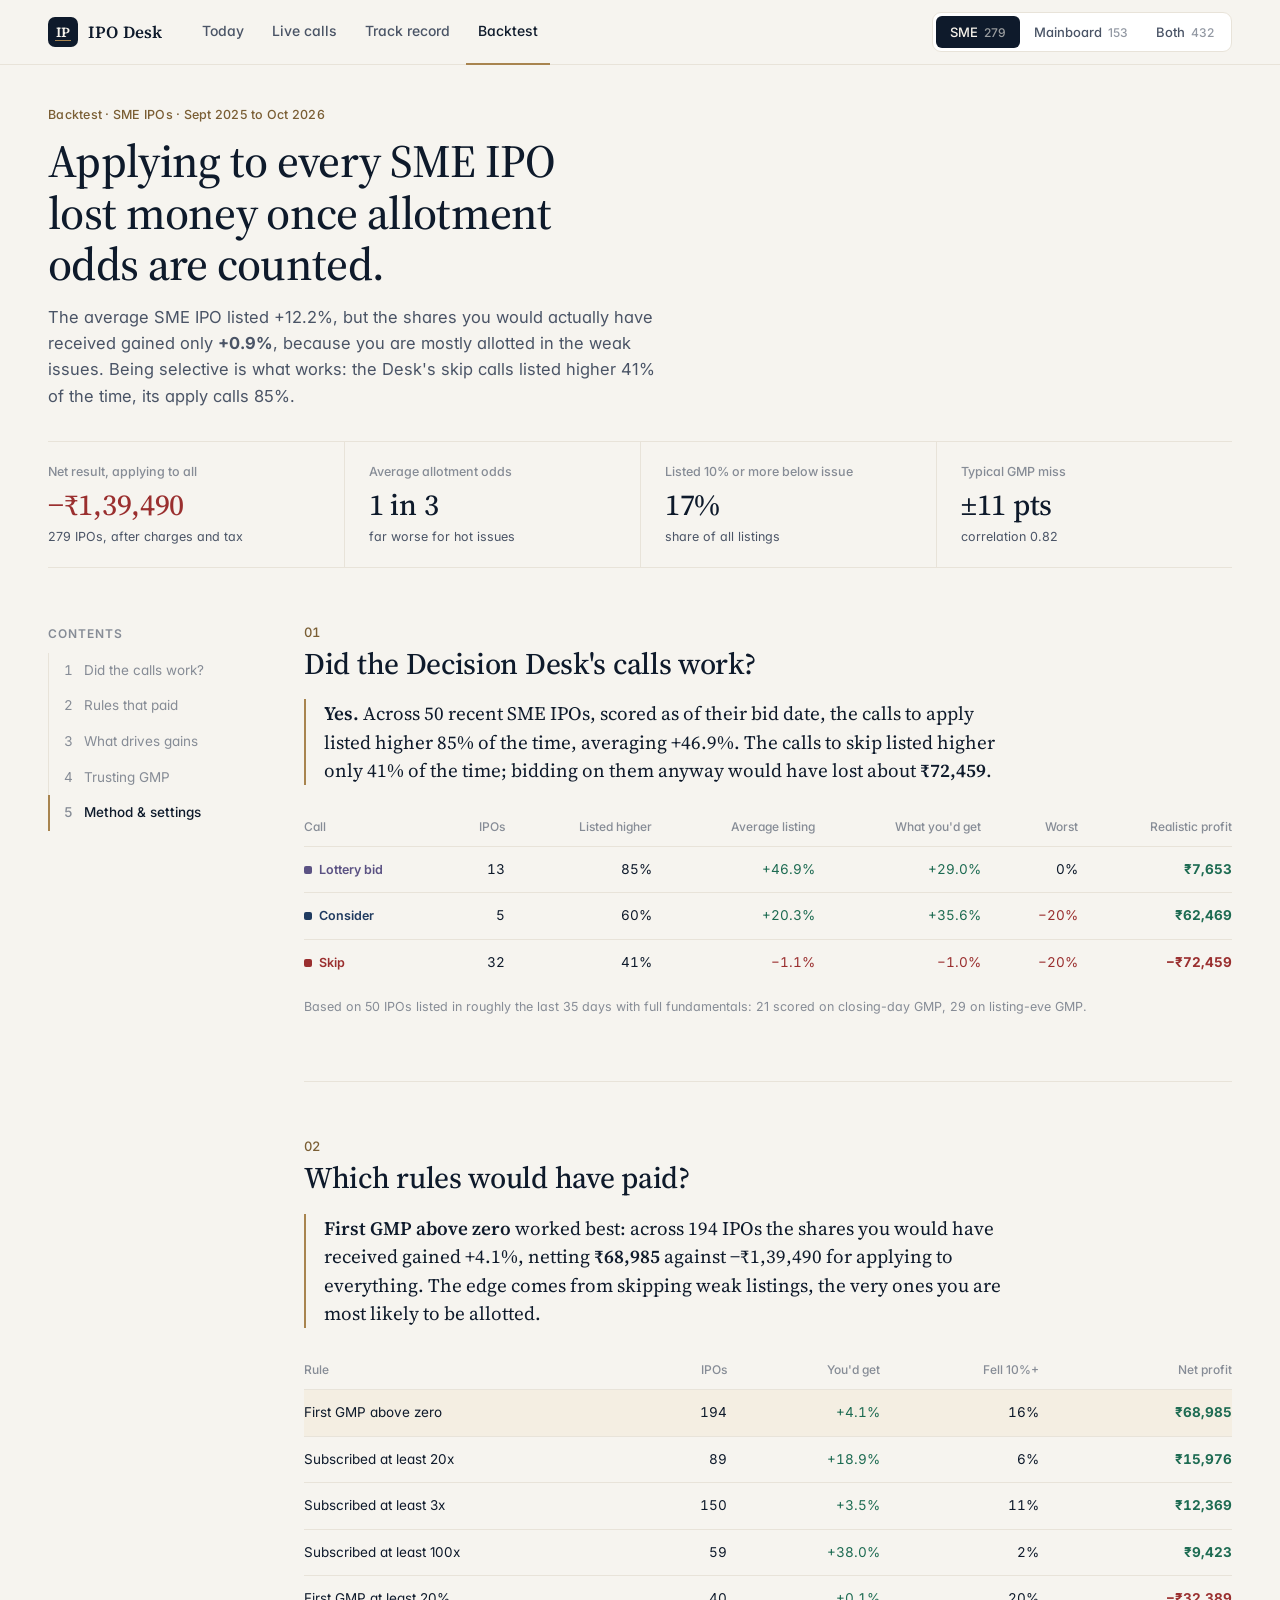
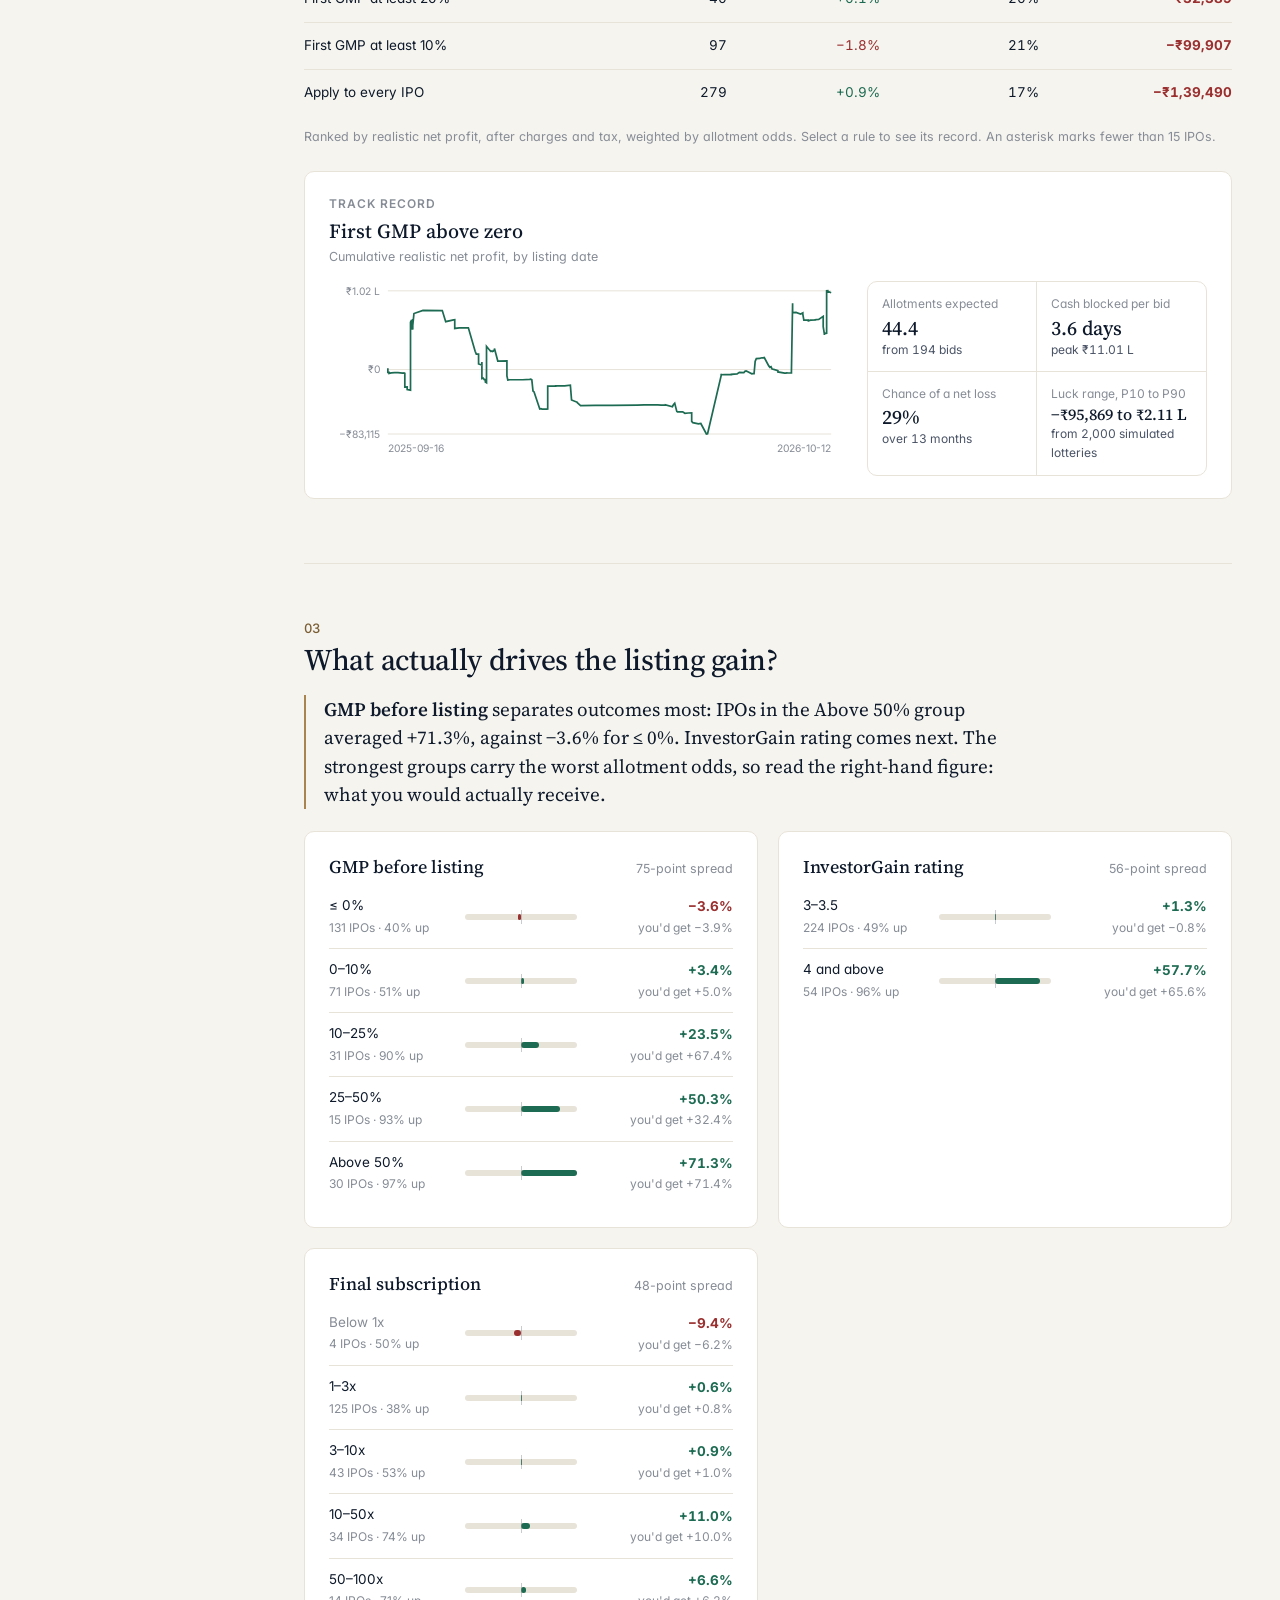
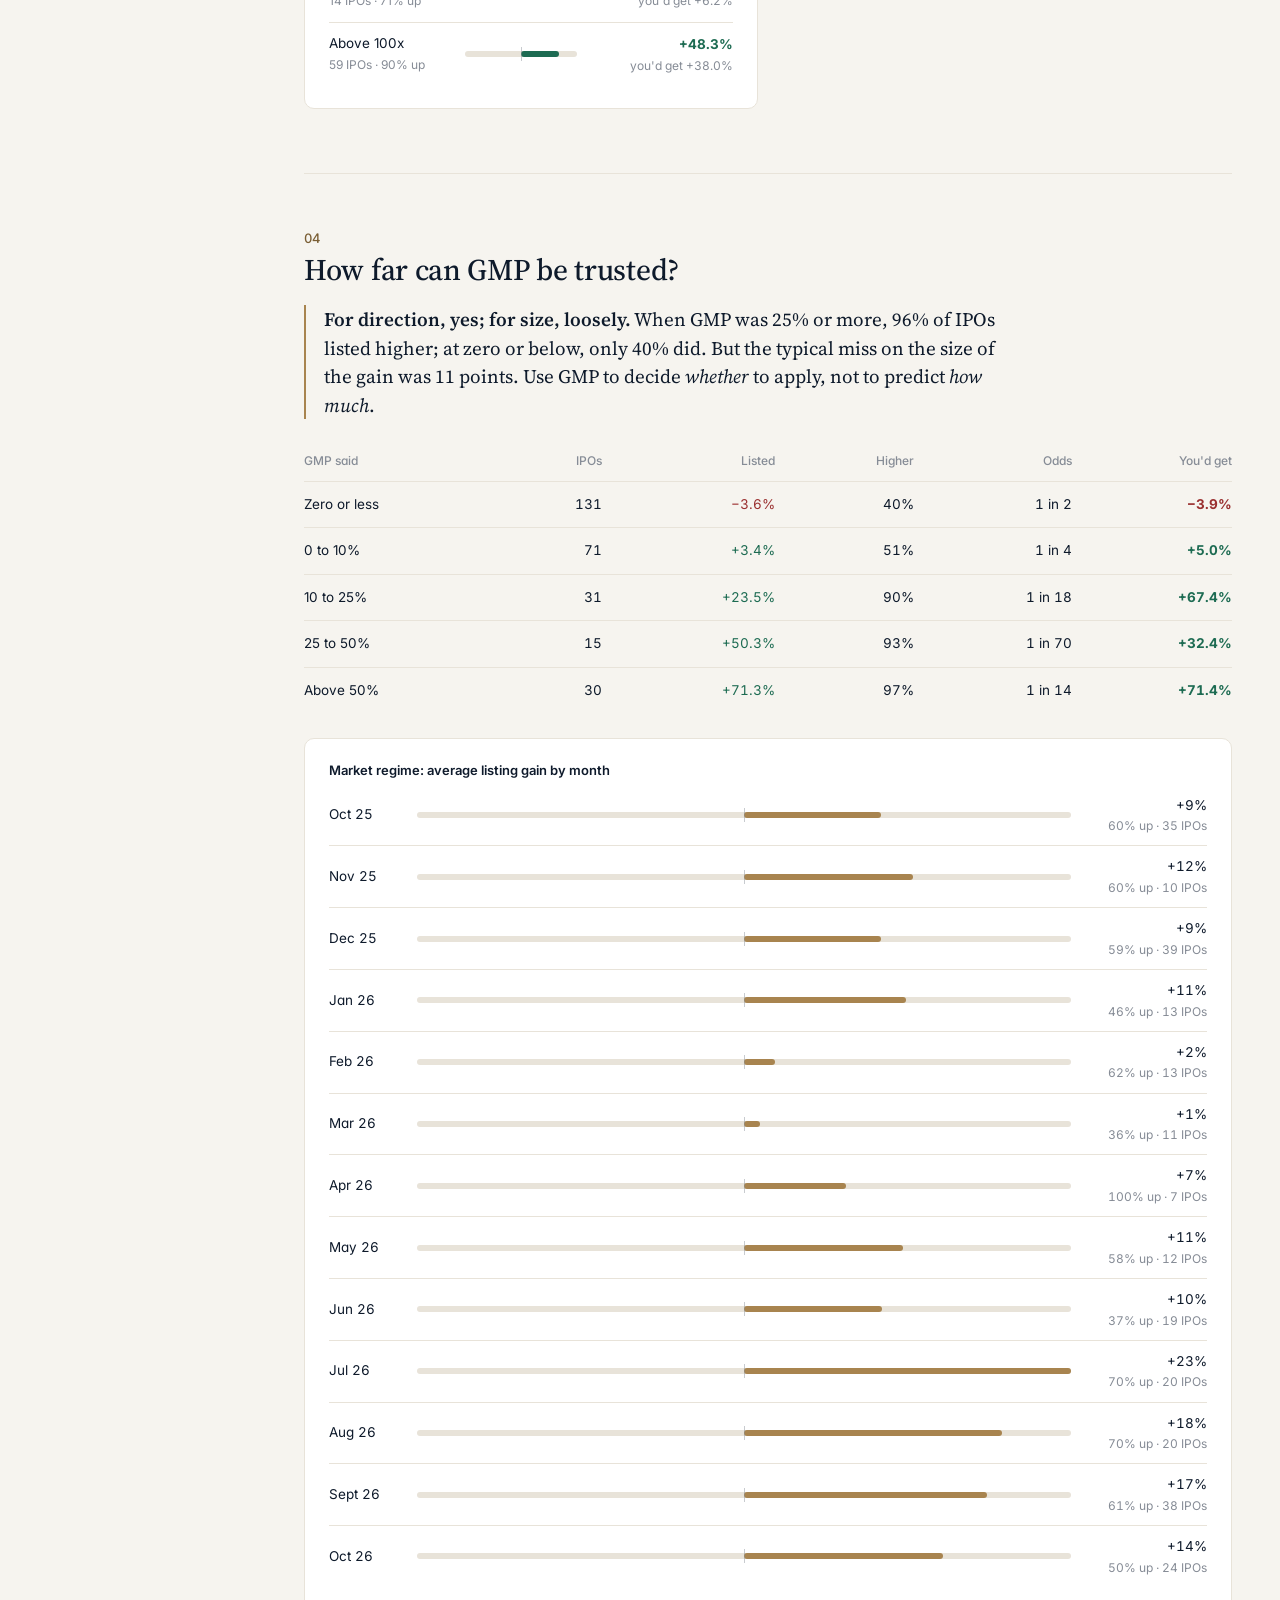
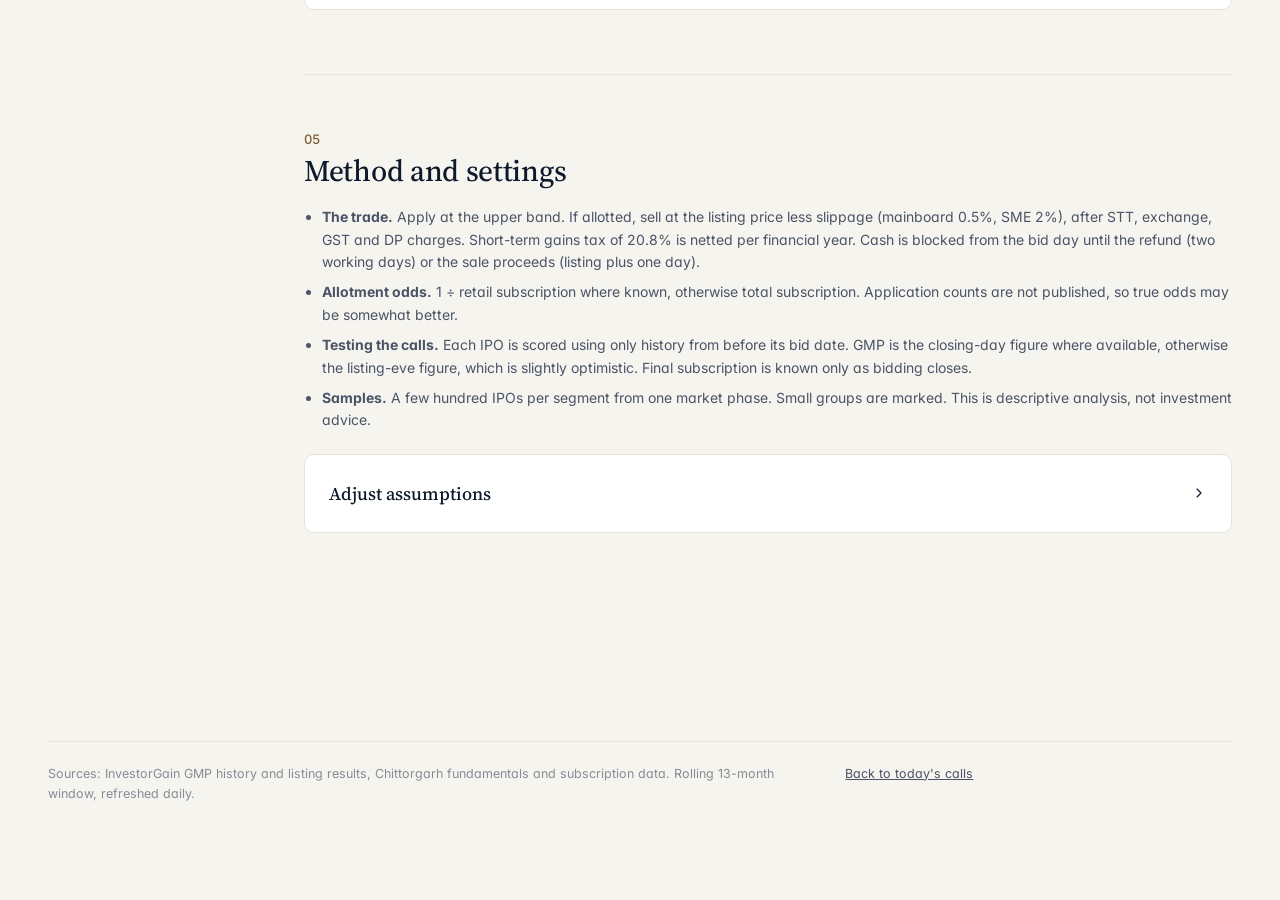
==== commit 32c516ae: "Redesign both pages on a shared design system - ui.css: tokens, type scale, hairline layout, app bar" ====
--- a/backtest.html
+++ b/backtest.html
@@ -3,155 +3,133 @@
 <head>
 <meta charset="utf-8">
 <meta name="viewport" content="width=device-width,initial-scale=1">
-<title>IPO Backtest</title>
-<meta name="description" content="Does applying to Indian IPOs pay once allotment odds are counted? Point-in-time test of the Decision Desk calls, rules that paid, what drives listing gains, and how far GMP can be trusted.">
+<title>IPO Desk · Backtest</title>
+<meta name="description" content="Does applying to Indian IPOs pay once allotment odds are counted? A point-in-time test of the Decision Desk calls, the rules that paid, what drives listing gains, and how far GMP can be trusted.">
 <link rel="preconnect" href="https://fonts.googleapis.com">
 <link rel="preconnect" href="https://fonts.gstatic.com" crossorigin>
-<link href="https://fonts.googleapis.com/css2?family=Source+Serif+4:opsz,wght@8..60,500;8..60,600;8..60,700&family=Inter:wght@400;500;600;700&display=swap" rel="stylesheet">
+<link href="https://fonts.googleapis.com/css2?family=Source+Serif+4:opsz,wght@8..60,400;8..60,500;8..60,600&family=Inter:wght@400;500;600&display=swap" rel="stylesheet">
+<link rel="stylesheet" href="ui.css">
 <style>
-:root{
-  --bg:#F7F5F0;--surface:#FFFFFF;--alt:#F2EFE8;--line:#E5E1D6;
-  --ink:#0E1A2B;--ink2:#465062;--ink3:#8B919B;
-  --accent:#A8844F;--accent-ink:#7A5E34;--accent-soft:#F3EDE1;
-  --good:#1D6B52;--good-soft:#E4F0EA;--bad:#9A2F2F;--bad-soft:#F5E6E4;
-  --warn:#8C6A1E;--warn-soft:#F6EFDD;--blue:#1F3A5F;--blue-soft:#E6ECF3;--sme:#5B5283;--sme-soft:#ECEAF3;
-  --hero:#0E1A2B;--hero-ink:#F7F4EC;--hero-ink2:#AEB6C2;
-  --shadow:0 1px 2px rgba(14,26,43,.04),0 10px 30px -18px rgba(14,26,43,.22);
-}
-@media (prefers-color-scheme:dark){:root{
-  --bg:#0A111D;--surface:#101A2A;--alt:#152237;--line:#223149;
-  --ink:#EEF1F5;--ink2:#B4BDCA;--ink3:#7D889C;
-  --accent:#C9A66B;--accent-ink:#DCC08E;--accent-soft:#2A2618;
-  --good:#5CBF95;--good-soft:#11291F;--bad:#E08B86;--bad-soft:#331A1A;
-  --warn:#D9B45E;--warn-soft:#2E2512;--blue:#8EB1E6;--blue-soft:#14233B;--sme:#B2A8DE;--sme-soft:#221F35;
-  --hero:#152237;--hero-ink:#F2EEE4;--hero-ink2:#A3ADBB;
-  --shadow:0 1px 2px rgba(0,0,0,.35),0 10px 30px -18px rgba(0,0,0,.7);
-}}
-*{box-sizing:border-box}html,body{margin:0}
-body{background:var(--bg);color:var(--ink);font:15px/1.55 Inter,ui-sans-serif,system-ui,sans-serif;-webkit-font-smoothing:antialiased}
-.num{font-variant-numeric:tabular-nums;font-feature-settings:"tnum" 1,"lnum" 1}
-a{color:var(--accent-ink)}
-button{font:inherit;color:inherit}
-:focus-visible{outline:2px solid var(--accent);outline-offset:2px}
-.wrap{max-width:1180px;margin:0 auto;padding:22px 20px 64px}
-.eyebrow{font-size:11.5px;letter-spacing:.16em;text-transform:uppercase;color:var(--accent-ink);font-weight:600}
-h1{font:600 clamp(24px,3.2vw,32px)/1.1 "Source Serif 4",Georgia,serif;margin:2px 0 0}
-h2{font:600 22px/1.25 "Source Serif 4",Georgia,serif;margin:0}
-.q{font-size:11px;letter-spacing:.16em;text-transform:uppercase;color:var(--accent-ink);font-weight:600;margin-bottom:4px}
-.lede{color:var(--ink2);margin:6px 0 0;max-width:78ch}
-.sub{font-size:12.5px;color:var(--ink3)}
-.good{color:var(--good)}.bad{color:var(--bad)}
-.top{display:flex;flex-wrap:wrap;gap:14px;align-items:flex-end;justify-content:space-between;margin-bottom:16px}
-.btn{border:1px solid var(--line);background:var(--surface);border-radius:100px;padding:6px 14px;font-size:12.5px;font-weight:600;cursor:pointer;text-decoration:none;color:var(--ink)}
-.btn:hover{border-color:var(--accent)}
-.tabs{display:inline-flex;background:var(--surface);border:1px solid var(--line);border-radius:12px;padding:4px;gap:4px}
-.tabs button{border:0;background:transparent;color:var(--ink2);font-weight:600;font-size:14px;padding:7px 16px;border-radius:9px;cursor:pointer}
-.tabs button.on{background:var(--hero);color:var(--hero-ink)}
-.tabs .c{font-weight:500;opacity:.65;margin-left:6px;font-size:12px}
-
-.hero{background:var(--hero);color:var(--hero-ink);border-radius:16px;border-top:3px solid var(--accent);padding:24px;margin:16px 0 26px;display:grid;grid-template-columns:1.3fr 1fr;gap:24px}
-@media (max-width:900px){.hero{grid-template-columns:1fr}}
-.hero .k{font-size:11px;letter-spacing:.14em;text-transform:uppercase;color:var(--accent);font-weight:600}
-.hero .headline{font:600 clamp(21px,2.6vw,28px)/1.25 "Source Serif 4",Georgia,serif;margin:8px 0 12px}
-.hero ul{margin:0;padding:0 0 0 18px;color:var(--hero-ink2);font-size:14px;display:flex;flex-direction:column;gap:6px}
-.hero ul b{color:var(--hero-ink);font-weight:600}
-.hero .stats{display:grid;grid-template-columns:1fr 1fr;gap:16px;align-content:start}
-.hero .v{font:600 26px/1.15 "Source Serif 4",Georgia,serif}
-.hero .h{font-size:12.5px;color:var(--hero-ink2)}
-.hero b.pos-h,.pos-h{color:#8FD3B3}.hero b.neg-h,.neg-h{color:#E8A39B}
-
-.sec{margin-bottom:30px}
-.sec-head{margin-bottom:12px}
-.answer{font-size:15px;color:var(--ink);background:var(--accent-soft);border-left:3px solid var(--accent);padding:10px 14px;border-radius:0 10px 10px 0;margin:10px 0 14px}
-.panel{background:var(--surface);border:1px solid var(--line);border-radius:14px;box-shadow:var(--shadow);padding:16px 18px;min-width:0}
-.two{display:grid;grid-template-columns:1fr 1fr;gap:14px}
-.two>*{min-width:0}
-@media (max-width:900px){.two{grid-template-columns:1fr}}
-.scroll{overflow-x:auto}
-table{border-collapse:collapse;width:100%;font-size:13px}
-th{font-size:10.5px;text-transform:uppercase;letter-spacing:.08em;color:var(--ink3);font-weight:600;text-align:right;padding:8px 10px;border-bottom:1px solid var(--line);white-space:nowrap}
-td{padding:9px 10px;border-bottom:1px solid var(--line);text-align:right;white-space:nowrap}
-tr:last-child td{border-bottom:0}
-th:first-child,td:first-child{text-align:left}
-tbody tr[data-i]{cursor:pointer}
-tbody tr[data-i]:hover{background:var(--alt)}
-tbody tr.sel{background:var(--accent-soft)}
-.vb{display:inline-block;font-size:11px;font-weight:700;letter-spacing:.03em;padding:3px 10px;border-radius:100px;text-transform:uppercase}
-.v-APPLY{background:var(--good);color:var(--surface)}.v-LOTTERY{background:var(--sme);color:var(--surface)}
-.v-CONSIDER{background:var(--blue);color:var(--surface)}.v-SKIP{background:var(--bad-soft);color:var(--bad)}
-.thin{color:var(--ink3)}
-.brow{display:grid;grid-template-columns:110px 1fr 150px;gap:12px;align-items:center;font-size:13px;padding:6px 0;border-bottom:1px solid var(--line)}
+/* report layout: sticky contents rail + reading column */
+.report{display:grid;grid-template-columns:200px minmax(0,1fr);gap:56px;margin-top:56px}
+.toc{position:sticky;top:96px;align-self:start;font-size:13.5px}
+.toc ol{list-style:none;margin:10px 0 0;padding:0;border-left:1px solid var(--line)}
+.toc a{display:block;padding:7px 0 7px 14px;margin-left:-1px;border-left:2px solid transparent;text-decoration:none;color:var(--ink-3);transition:color .2s,border-color .2s}
+.toc a:hover{color:var(--ink)}
+.toc a.on{color:var(--ink);border-left-color:var(--gold);font-weight:500}
+.toc .n{display:inline-block;width:20px;color:var(--ink-3);font-variant-numeric:tabular-nums}
+@media (max-width:980px){.report{grid-template-columns:1fr;gap:0}.toc{display:none}}
+.report>*{min-width:0}
+@media (max-width:560px){.brand b{display:none}.appbar .seg button{padding:6px 10px}.appbar .seg .c{display:none}.brow{grid-template-columns:96px 1fr 108px;gap:10px}}
+.chapter{padding-bottom:64px;margin-bottom:56px;border-bottom:1px solid var(--line)}
+.chapter:last-of-type{border-bottom:0}
+.ch-n{font:500 13px var(--sans);color:var(--gold-ink);font-variant-numeric:tabular-nums}
+.chapter h2{font:500 30px/1.18 var(--serif);letter-spacing:-.01em;margin:6px 0 18px}
+.verdict-figs{margin-top:32px}
+.brow{display:grid;grid-template-columns:120px 1fr 140px;gap:16px;align-items:center;font-size:13.5px;padding:10px 0;border-bottom:1px solid var(--line)}
 .brow:last-child{border-bottom:0}
-.bar{height:8px;border-radius:4px;background:var(--alt);position:relative}
-.bar i{position:absolute;top:0;bottom:0;border-radius:4px}
-.bar::after{content:"";position:absolute;left:50%;top:-3px;bottom:-3px;width:1px;background:var(--ink3);opacity:.5}
-.mini{display:grid;grid-template-columns:repeat(4,1fr);gap:10px;margin-top:12px}
-@media (max-width:700px){.mini{grid-template-columns:repeat(2,1fr)}}
-.mini div{border:1px solid var(--line);border-radius:10px;padding:8px 10px}
-.mini .l{font-size:10.5px;text-transform:uppercase;letter-spacing:.08em;color:var(--ink3);font-weight:600}
-.mini .v{font:600 18px "Source Serif 4",Georgia,serif}
-svg{display:block;width:100%;height:auto}
-details.panel>summary{cursor:pointer;font-weight:600;color:var(--accent-ink)}
-.form{display:grid;grid-template-columns:repeat(auto-fill,minmax(160px,1fr));gap:10px 14px;margin-top:12px}
-.form label{display:flex;flex-direction:column;font-size:12px;color:var(--ink3);gap:3px;font-weight:600}
-.form input{font:inherit;font-size:14px;color:var(--ink);background:var(--bg);border:1px solid var(--line);border-radius:8px;padding:6px 8px}
-.form .chk{flex-direction:row;align-items:center;gap:8px;color:var(--ink2)}
-.notes li{margin:5px 0;color:var(--ink2);font-size:13px}
+.brow .r{text-align:right}
+.brow .r small{display:block;color:var(--ink-3);font-size:12px}
+.thin{color:var(--ink-3)}
+.mini{display:grid;grid-template-columns:repeat(2,1fr);border:1px solid var(--line);border-radius:var(--r);margin-top:16px}
+.mini>div{padding:12px 14px}
+.mini>div:nth-child(odd){border-right:1px solid var(--line)}
+.mini>div:nth-child(n+3){border-top:1px solid var(--line)}
+.mini .l{font-size:12px;color:var(--ink-3)}
+.mini .v{font:500 20px/1.2 var(--serif);margin-top:2px}
+.mini .h{font-size:12px;color:var(--ink-2)}
+.drv-title{display:flex;justify-content:space-between;align-items:baseline;margin-bottom:6px}
+.drv-title h3{font:500 18px var(--serif);margin:0}
+.form{display:grid;grid-template-columns:repeat(auto-fill,minmax(170px,1fr));gap:14px 18px;margin-top:16px}
+.form label{display:flex;flex-direction:column;font-size:12.5px;color:var(--ink-2);gap:5px;font-weight:500}
+.form input[type=number]{font:inherit;font-size:14px;color:var(--ink);background:var(--surface);border:1px solid var(--line-2);border-radius:8px;padding:8px 10px;height:38px}
+.form .chk{flex-direction:row;align-items:center;gap:8px}
+details.disclose>summary{list-style:none;cursor:pointer;display:flex;align-items:center;justify-content:space-between;font:500 18px var(--serif);padding:4px 0}
+details.disclose>summary::-webkit-details-marker{display:none}
+details.disclose>summary svg{transition:transform .2s var(--ease)}
+details.disclose[open]>summary svg{transform:rotate(90deg)}
+.notes li{margin:8px 0;color:var(--ink-2);font-size:14px}
+.stack{display:grid;gap:24px}
+.stack>*,#ruleDetail>*{min-width:0}
+#ruleDetail{display:grid;grid-template-columns:minmax(0,1.5fr) minmax(0,1fr);gap:8px 28px;align-items:start}
+#ruleDetail .rd-head{grid-column:1/-1}
+#ruleDetail .mini{margin-top:0}
+@media (max-width:760px){#ruleDetail{grid-template-columns:1fr}}
 </style>
 </head>
 <body>
-<div class="wrap">
-  <header class="top">
-    <div><span class="eyebrow">Backtest &middot; applied, sold on listing day</span><h1>Does applying to IPOs pay?</h1>
-      <p class="lede">Every figure counts the allotment lottery: you are paid only on the shares you actually receive, and the hottest IPOs are the ones you rarely get. Rolling 13 months; SME and mainboard tested separately.</p></div>
-    <div style="display:flex;gap:8px;align-items:center;flex-wrap:wrap"><div class="tabs" id="tabs" role="tablist" aria-label="Segment"></div><a class="btn" href="./">&larr; Decision Desk</a></div>
-  </header>
-
-  <section class="hero" id="hero" aria-label="Verdict"></section>
-
-  <section class="sec">
-    <div class="sec-head"><div class="q">Question 1</div><h2>Did the Decision Desk's calls work?</h2></div>
-    <div class="answer" id="valAnswer"></div>
-    <div class="panel"><div class="scroll"><table id="valTable"></table></div><p class="sub" id="valNote" style="margin:10px 0 0"></p></div>
+<header class="appbar"><div class="in">
+  <a class="brand" href="./" aria-label="IPO Desk home"><span class="mark" aria-hidden="true">IP</span><b>IPO Desk</b></a>
+  <nav class="nav" aria-label="Primary">
+    <a href="./#today">Today</a><a href="./#calls">Live calls</a><a href="./#record">Track record</a><a href="backtest.html" aria-current="page">Backtest</a>
+  </nav>
+  <div class="bar-end"><div class="seg" id="tabs" role="group" aria-label="Segment"></div></div>
+</div></header>
+
+<main class="page">
+  <section id="verdict" aria-labelledby="vHead">
+    <div class="eyebrow" id="vEyebrow">Backtest · last 13 months</div>
+    <h1 class="display" id="vHead" style="max-width:24ch">Does applying to IPOs pay?</h1>
+    <p class="lede" id="vLede">Every figure counts the allotment lottery: you are paid only on the shares you actually receive, and the hottest IPOs are the ones you rarely get.</p>
+    <div class="figures verdict-figs" id="vFigs"></div>
   </section>
 
-  <section class="sec">
-    <div class="sec-head"><div class="q">Question 2</div><h2>Which rules would have paid?</h2></div>
-    <div class="answer" id="ruleAnswer"></div>
-    <div class="two">
-      <div class="panel"><div class="scroll"><table id="rules"></table></div><p class="sub" style="margin:10px 0 0">Ranked by realistic net profit: after charges and tax, weighted by allotment odds. Click a rule for its track record. * fewer than 15 IPOs.</p></div>
-      <div class="panel" id="ruleDetail"></div>
+  <div class="report">
+    <aside class="toc" aria-label="Contents"><div class="kicker">Contents</div>
+      <ol><li><a href="#q1" data-toc="q1"><span class="n">1</span>Did the calls work?</a></li><li><a href="#q2" data-toc="q2"><span class="n">2</span>Rules that paid</a></li>
+        <li><a href="#q3" data-toc="q3"><span class="n">3</span>What drives gains</a></li><li><a href="#q4" data-toc="q4"><span class="n">4</span>Trusting GMP</a></li>
+        <li><a href="#method" data-toc="method"><span class="n">5</span>Method &amp; settings</a></li></ol></aside>
+
+    <div>
+      <section class="chapter" id="q1" aria-labelledby="q1h">
+        <div class="ch-n">01</div><h2 id="q1h">Did the Decision Desk's calls work?</h2>
+        <p class="answer" id="valAnswer"></p>
+        <div class="scroll-x"><table class="tbl" id="valTable"></table></div>
+        <p class="note" id="valNote"></p>
+      </section>
+
+      <section class="chapter" id="q2" aria-labelledby="q2h">
+        <div class="ch-n">02</div><h2 id="q2h">Which rules would have paid?</h2>
+        <p class="answer" id="ruleAnswer"></p>
+        <div class="stack">
+          <div><div class="scroll-x"><table class="tbl" id="rules"></table></div><p class="note">Ranked by realistic net profit, after charges and tax, weighted by allotment odds. Select a rule to see its record. An asterisk marks fewer than 15 IPOs.</p></div>
+          <div class="surface pad" id="ruleDetail"></div>
+        </div>
+      </section>
+
+      <section class="chapter" id="q3" aria-labelledby="q3h">
+        <div class="ch-n">03</div><h2 id="q3h">What actually drives the listing gain?</h2>
+        <p class="answer" id="drvAnswer"></p>
+        <div class="grid-2" id="drivers"></div>
+      </section>
+
+      <section class="chapter" id="q4" aria-labelledby="q4h">
+        <div class="ch-n">04</div><h2 id="q4h">How far can GMP be trusted?</h2>
+        <p class="answer" id="gmpAnswer"></p>
+        <div class="stack">
+          <div><div class="scroll-x"><table class="tbl" id="gmpTable"></table></div></div>
+          <div class="surface pad"><h3 class="sub" style="margin-bottom:6px">Market regime: average listing gain by month</h3><div id="regime"></div></div>
+        </div>
+      </section>
+
+      <section class="chapter" id="method" aria-labelledby="mh">
+        <div class="ch-n">05</div><h2 id="mh">Method and settings</h2>
+        <ul class="notes" style="padding-left:18px;margin:0">
+          <li><b>The trade.</b> Apply at the upper band. If allotted, sell at the listing price less slippage (mainboard 0.5%, SME 2%), after STT, exchange, GST and DP charges. Short-term gains tax of 20.8% is netted per financial year. Cash is blocked from the bid day until the refund (two working days) or the sale proceeds (listing plus one day).</li>
+          <li><b>Allotment odds.</b> 1 &divide; retail subscription where known, otherwise total subscription. Application counts are not published, so true odds may be somewhat better.</li>
+          <li><b>Testing the calls.</b> Each IPO is scored using only history from before its bid date. GMP is the closing-day figure where available, otherwise the listing-eve figure, which is slightly optimistic. Final subscription is known only as bidding closes.</li>
+          <li><b>Samples.</b> A few hundred IPOs per segment from one market phase. Small groups are marked. This is descriptive analysis, not investment advice.</li>
+        </ul>
+        <details class="disclose surface pad" style="margin-top:22px"><summary>Adjust assumptions <svg class="i" viewBox="0 0 24 24"><path d="m9 6 6 6-6 6"/></svg></summary>
+          <div class="form" id="form"></div>
+          <p style="margin:18px 0 0"><button class="btn" id="csvBtn" type="button"><svg class="i" viewBox="0 0 24 24"><path d="M12 4v12M6 10l6 6 6-6M4 20h16"/></svg>Download the full ledger (CSV)</button></p>
+        </details>
+      </section>
     </div>
-  </section>
-
-  <section class="sec">
-    <div class="sec-head"><div class="q">Question 3</div><h2>What actually drives the listing gain?</h2></div>
-    <div class="answer" id="drvAnswer"></div>
-    <div class="two" id="drivers"></div>
-  </section>
-
-  <section class="sec">
-    <div class="sec-head"><div class="q">Question 4</div><h2>How far can GMP be trusted?</h2></div>
-    <div class="answer" id="gmpAnswer"></div>
-    <div class="two">
-      <div class="panel"><div class="scroll"><table id="gmpTable"></table></div></div>
-      <div class="panel"><div class="q" style="margin-bottom:8px">Market regime &middot; average listing gain by month</div><div id="regime"></div></div>
-    </div>
-  </section>
-
-  <details class="panel" style="margin-bottom:14px"><summary>Assumptions &amp; download</summary>
-    <div class="form" id="form"></div>
-    <p style="margin:14px 0 0"><button class="btn" id="csvBtn" type="button">Download full ledger (CSV)</button></p>
-  </details>
-  <details class="panel notes"><summary>Method and limits</summary>
-    <ul>
-      <li><b>Trade:</b> apply at the upper band; if allotted, sell at the listing price less slippage (mainboard 0.5%, SME 2%), with STT, exchange, GST and DP charges, and STCG of 20.8% netted per financial year. Capital is blocked from the bid day to the refund (T+2) or to sale proceeds (listing + 1).</li>
-      <li><b>Allotment odds:</b> 1 &divide; retail subscription where known, else total. Application counts are not published, so true odds may be somewhat better.</li>
-      <li><b>Decision Desk test:</b> each IPO is scored with only the history that existed before its bid date. GMP is the closing-day GMP where available, otherwise the listing-eve GMP (counted separately; slightly optimistic). Final subscription is known only as bidding closes.</li>
-      <li><b>Samples:</b> per-segment samples are a few hundred IPOs from one market phase, and small groups are marked. This is descriptive analytics, not investment advice.</li>
-    </ul>
-  </details>
-</div>
+  </div>
+
+  <footer class="foot"><div>Sources: InvestorGain GMP history and listing results, Chittorgarh fundamentals and subscription data. Rolling 13-month window, refreshed daily.</div><div><a href="./">Back to today's calls</a></div></footer>
+</main>
 
 <script src="backtest.js"></script>
 <script src="decide.js"></script>
@@ -160,13 +138,14 @@
 const B = window.Backtest, D = window.Decide;
 const $ = (id) => document.getElementById(id);
 const esc = (s) => String(s ?? "").replace(/[&<>"']/g, (c) => ({ "&": "&amp;", "<": "&lt;", ">": "&gt;", '"': "&quot;", "'": "&#39;" }[c]));
-const inr = (n) => n == null || isNaN(n) ? "—" : (n < 0 ? "-" : "") + "₹" + Math.abs(Math.round(n)).toLocaleString("en-IN");
-const lakh = (n) => n == null ? "—" : Math.abs(n) >= 1e5 ? (n < 0 ? "-" : "") + "₹" + (Math.abs(n) / 1e5).toFixed(2) + " L" : inr(n);
-const pc = (n, d = 1) => n == null || isNaN(n) ? "—" : (n > 0 ? "+" : "") + n.toFixed(d) + "%";
+const inr = (n) => n == null || isNaN(n) ? "—" : (n < 0 ? "−" : "") + "₹" + Math.abs(Math.round(n)).toLocaleString("en-IN");
+const lakh = (n) => n == null ? "—" : Math.abs(n) >= 1e5 ? (n < 0 ? "−" : "") + "₹" + (Math.abs(n) / 1e5).toFixed(2) + " L" : inr(n);
+const pc = (n, d = 1) => n == null || isNaN(n) ? "—" : (n > 0 ? "+" : n < 0 ? "−" : "") + Math.abs(n).toFixed(d) + "%";
 const pr = (x) => x == null ? "—" : Math.round(x * 100) + "%";
-const cls = (n) => n > 0 ? "good" : n < 0 ? "bad" : "";
+const sg = (n) => n > 0 ? "pos" : n < 0 ? "neg" : "";
 const dn = (s) => Date.UTC(+s.slice(0, 4), +s.slice(5, 7) - 1, +s.slice(8, 10)) / 864e5;
-const SEGN = { SME: "SME", Mainboard: "mainboard", All: "both segments" };
+const SEGN = { SME: "SME", Mainboard: "mainboard", All: "" };
+const LABEL = { APPLY: "Apply", LOTTERY: "Lottery bid", CONSIDER: "Consider", SKIP: "Skip" };
 
 const U = { ticketM: 15000, ticketS: 120000, accounts: 1, slipM: 0.5, slipS: 2, brokerage: 20, tax: 20.8, applyTax: true };
 try { Object.assign(U, JSON.parse(localStorage.getItem("ipo-bt-prefs2") || "{}")); } catch (e) {}
@@ -180,9 +159,11 @@
 const inTab = (seg) => TAB === "All" || seg === TAB;
 const tabRows = () => ROWS.filter((r) => inTab(r.segment) && r.gainPct != null);
 const weighted = (l) => { const w = l.reduce((s, r) => s + r.p, 0); return w ? l.reduce((s, r) => s + r.p * r.gainPct, 0) / w : null; };
-const bar = (v, mx, col) => { const wd = v == null ? 0 : Math.min(50, Math.abs(v) / mx * 50); return `<div class="bar"><i style="${v < 0 ? `right:50%;width:${wd}%;background:var(--bad)` : `left:50%;width:${wd}%;background:${col || "var(--good)"}`}"></i></div>`; };
-
-/* ---------- Q1: point-in-time test of the Decision Desk ---------- */
+const dbar = (v, mx, col) => { const wd = v == null ? 0 : Math.min(50, Math.abs(v) / mx * 50); return `<div class="dbar"><i style="${v < 0 ? `right:50%;width:${wd}%;background:var(--bad)` : `left:50%;width:${wd}%;background:${col || "var(--good)"}`}"></i></div>`; };
+const who = () => TAB === "All" ? "" : SEGN[TAB] + " ";
+const lbl = (s) => String(s).replace(/^<= ?/, "≤ ").replace(/^> ?/, "Above ").replace(/^< ?/, "Below ").replace(/(\d)-(\d)/g, "$1–$2").replace(/\+$/, " and above");
+
+/* ---------- 1. calls ---------- */
 function validate() {
   const c = Object.assign(cfg(), { mcRuns: 0 }), byId = new Map(ROWS.map((r) => [r.id, r])), out = [];
   for (const v of Object.values(INS)) {
@@ -203,67 +184,66 @@
   return { n, avg: l.reduce((s, o) => s + o.gain, 0) / n, up: l.filter((o) => o.gain > 0).length / n, worst: Math.min(...l.map((o) => o.gain)),
     get: w ? l.reduce((s, o) => s + o.odds * o.gain, 0) / w : null, real: l.reduce((s, o) => s + o.real, 0) };
 }
-function renderValidation() {
+function renderCalls() {
   const all = validate();
   const rows = ["APPLY", "LOTTERY", "CONSIDER", "SKIP"].map((v) => [v, agg(all.filter((o) => o.verdict === v))]).filter((x) => x[1]);
-  $("valTable").innerHTML = `<thead><tr><th>Call</th><th>IPOs</th><th>Listed higher</th><th>Avg listing gain</th><th>Gain you'd get</th><th>Worst</th><th>Realistic P&amp;L</th></tr></thead><tbody>`
-    + rows.map(([v, a]) => `<tr><td><span class="vb v-${v}">${D.LABEL[v]}</span></td><td class="num">${a.n}</td><td class="num">${pr(a.up)}</td><td class="num ${cls(a.avg)}">${pc(a.avg)}</td>`
-      + `<td class="num ${cls(a.get)}">${pc(a.get)}</td><td class="num ${cls(a.worst)}">${pc(a.worst, 0)}</td><td class="num ${cls(a.real)}"><b>${inr(a.real)}</b></td></tr>`).join("") + "</tbody>";
+  $("valTable").innerHTML = `<thead><tr><th>Call</th><th>IPOs</th><th>Listed higher</th><th>Average listing</th><th>What you'd get</th><th>Worst</th><th>Realistic profit</th></tr></thead><tbody>`
+    + rows.map(([v, a]) => `<tr><td><span class="tag t-${v}">${LABEL[v]}</span></td><td class="num">${a.n}</td><td class="num">${pr(a.up)}</td><td class="num ${sg(a.avg)}">${pc(a.avg)}</td>`
+      + `<td class="num ${sg(a.get)}">${pc(a.get)}</td><td class="num ${sg(a.worst)}">${pc(a.worst, 0)}</td><td class="num ${sg(a.real)}"><b>${inr(a.real)}</b></td></tr>`).join("") + "</tbody>";
   const go = agg(all.filter((o) => o.verdict === "APPLY" || o.verdict === "LOTTERY")), skip = agg(all.filter((o) => o.verdict === "SKIP"));
   const closeN = all.filter((o) => o.src === "close").length;
-  $("valAnswer").innerHTML = !all.length ? "Not enough analysed IPOs in this segment yet."
-    : go && skip ? `<b>Yes, the calls separated winners from losers.</b> On ${all.length} recent ${TAB === "All" ? "" : SEGN[TAB] + " "}IPOs scored point-in-time, Apply/Lottery calls listed higher ${pr(go.up)} of the time (avg ${pc(go.avg)}); Skip calls only ${pr(skip.up)} (avg ${pc(skip.avg)}). Applying to the Skips anyway would have ${skip.real < 0 ? "lost" : "made"} about <b>${inr(Math.abs(skip.real))}</b> at realistic odds.`
-      : skip ? `Every recent ${TAB === "All" ? "" : SEGN[TAB] + " "}IPO scored as Skip or Consider. The ${skip.n} Skips listed higher ${pr(skip.up)} of the time, averaging ${pc(skip.avg)}, which supports staying out.`
-        : `${all.length} IPOs tested; see the table.`;
-  $("valNote").textContent = `${all.length} IPOs listed in the last ~35 days with full fundamentals. ${closeN} scored on closing-day GMP and ${all.length - closeN} on listing-eve GMP (slightly optimistic). Each used only history from before its bid date.`;
+  $("valAnswer").innerHTML = !all.length ? "There are not yet enough analysed IPOs in this segment."
+    : go && skip ? `<b>Yes.</b> Across ${all.length} recent ${who()}IPOs, scored as of their bid date, the calls to apply listed higher ${pr(go.up)} of the time, averaging ${pc(go.avg)}. The calls to skip listed higher only ${pr(skip.up)} of the time; bidding on them anyway would have ${skip.real < 0 ? "lost" : "made"} about <b>${inr(Math.abs(skip.real))}</b>.`
+      : skip ? `Every recent ${who()}IPO scored as a skip or a judgement call. The ${skip.n} skips listed higher only ${pr(skip.up)} of the time, which supports staying out.` : `${all.length} IPOs tested.`;
+  $("valNote").textContent = `Based on ${all.length} IPOs listed in roughly the last 35 days with full fundamentals: ${closeN} scored on closing-day GMP, ${all.length - closeN} on listing-eve GMP.`;
   return { go, skip };
 }
 
-/* ---------- Q2: rules ---------- */
+/* ---------- 2. rules ---------- */
 const PRESETS = {
-  SME: [["Apply to every IPO", {}], ["First GMP > 0", { minFirstGmpPct: 0.01 }], ["First GMP ≥ 10%", { minFirstGmpPct: 10 }], ["First GMP ≥ 20%", { minFirstGmpPct: 20 }],
-    ["Final subscription ≥ 3x", { minSub: 3 }], ["Final subscription ≥ 20x", { minSub: 20 }], ["Final subscription ≥ 100x", { minSub: 100 }]],
-  Mainboard: [["Apply to every IPO", {}], ["First GMP > 0", { minFirstGmpPct: 0.01 }], ["First GMP ≥ 10%", { minFirstGmpPct: 10 }], ["First GMP ≥ 20%", { minFirstGmpPct: 20 }],
-    ["Final subscription ≥ 5x", { minSub: 5 }], ["Final subscription ≥ 20x", { minSub: 20 }], ["Issue ≥ ₹500 Cr", { minSize: 500 }]],
-  All: [["Apply to every IPO", {}], ["First GMP ≥ 10%", { minFirstGmpPct: 10 }], ["First GMP ≥ 20%", { minFirstGmpPct: 20 }], ["Final subscription ≥ 20x", { minSub: 20 }]],
+  SME: [["Apply to every IPO", {}], ["First GMP above zero", { minFirstGmpPct: 0.01 }], ["First GMP at least 10%", { minFirstGmpPct: 10 }], ["First GMP at least 20%", { minFirstGmpPct: 20 }],
+    ["Subscribed at least 3x", { minSub: 3 }], ["Subscribed at least 20x", { minSub: 20 }], ["Subscribed at least 100x", { minSub: 100 }]],
+  Mainboard: [["Apply to every IPO", {}], ["First GMP above zero", { minFirstGmpPct: 0.01 }], ["First GMP at least 10%", { minFirstGmpPct: 10 }], ["First GMP at least 20%", { minFirstGmpPct: 20 }],
+    ["Subscribed at least 5x", { minSub: 5 }], ["Subscribed at least 20x", { minSub: 20 }], ["Issue of ₹500 Cr or more", { minSize: 500 }]],
+  All: [["Apply to every IPO", {}], ["First GMP at least 10%", { minFirstGmpPct: 10 }], ["First GMP at least 20%", { minFirstGmpPct: 20 }], ["Subscribed at least 20x", { minSub: 20 }]],
 };
 function renderRules() {
   const c = cfg();
   RULES = PRESETS[TAB].map(([name, f]) => B.run(ROWS, Object.assign({ name, segment: TAB }, f), c)).filter((r) => !r.empty).sort((a, b) => b.net - a.net);
   SEL = Math.min(SEL, RULES.length - 1);
-  $("rules").innerHTML = `<thead><tr><th>Rule</th><th>IPOs</th><th>You'd get</th><th>Down ≥10%</th><th>Net P&amp;L</th></tr></thead><tbody>`
-    + RULES.map((r, i) => `<tr data-i="${i}" class="${i === SEL ? "sel" : ""}"><td>${esc(r.strat.name)}</td><td class="num ${r.n < 15 ? "thin" : ""}">${r.n}${r.n < 15 ? "*" : ""}</td>`
-      + `<td class="num ${cls(r.weightedGainPct)}">${pc(r.weightedGainPct)}</td><td class="num">${pr(r.deepLossRate)}</td><td class="num ${cls(r.net)}"><b>${inr(r.net)}</b></td></tr>`).join("") + "</tbody>";
+  $("rules").innerHTML = `<thead><tr><th>Rule</th><th>IPOs</th><th>You'd get</th><th>Fell 10%+</th><th>Net profit</th></tr></thead><tbody>`
+    + RULES.map((r, i) => `<tr class="click ${i === SEL ? "sel" : ""}" data-i="${i}" tabindex="0" aria-selected="${i === SEL}"><td>${esc(r.strat.name)}</td><td class="num ${r.n < 15 ? "thin" : ""}">${r.n}${r.n < 15 ? "*" : ""}</td>`
+      + `<td class="num ${sg(r.weightedGainPct)}">${pc(r.weightedGainPct)}</td><td class="num">${pr(r.deepLossRate)}</td><td class="num ${sg(r.net)}"><b>${inr(r.net)}</b></td></tr>`).join("") + "</tbody>";
   const all = RULES.find((r) => r.strat.name === "Apply to every IPO"), best = RULES.find((r) => r.n >= 15) || RULES[0];
-  $("ruleAnswer").innerHTML = !best ? "Not enough data." : best === all ? `<b>No filter beat simply applying to every ${SEGN[TAB]} IPO</b> (${inr(all.net)} over ${all.n} IPOs).`
-    : `<b>${esc(best.strat.name)}</b> did best: across ${best.n} IPOs the shares you'd have received gained ${pc(best.weightedGainPct)}, netting <b>${inr(best.net)}</b>, against ${inr(all && all.net)} for applying to everything. The edge comes from <b>skipping weak listings</b>, which are exactly the ones you're most likely to be allotted.`;
+  $("ruleAnswer").innerHTML = !best ? "Not enough data." : best === all ? `<b>No filter beat simply applying to every ${who()}IPO</b>, which netted ${inr(all.net)} across ${all.n} listings.`
+    : `<b>${esc(best.strat.name)}</b> worked best: across ${best.n} IPOs the shares you would have received gained ${pc(best.weightedGainPct)}, netting <b>${inr(best.net)}</b> against ${inr(all && all.net)} for applying to everything. The edge comes from skipping weak listings, the very ones you are most likely to be allotted.`;
   renderRuleDetail();
 }
 function lineChart(pts) {
-  if (pts.length < 2) return '<div class="sub">Not enough data.</div>';
-  const W = 560, H = 170, L = 64, R = 10, T = 10, Bm = 22;
+  if (pts.length < 2) return '<div class="note">Not enough data.</div>';
+  const W = 520, H = 180, L = 60, R = 8, T = 10, Bm = 24;
   const xs = pts.map((p) => dn(p[0])), ys = pts.map((p) => p[1]);
   const x0 = Math.min(...xs), x1 = Math.max(...xs); let y0 = Math.min(0, ...ys), y1 = Math.max(0, ...ys); if (y1 === y0) y1 = y0 + 1;
   const X = (x) => L + (x - x0) / Math.max(1, x1 - x0) * (W - L - R), Y = (y) => T + (1 - (y - y0) / (y1 - y0)) * (H - T - Bm);
   const d = pts.map((p, i) => `${i ? "L" : "M"}${X(dn(p[0])).toFixed(1)} ${Y(p[1]).toFixed(1)}`).join("");
   const last = ys[ys.length - 1];
-  return `<svg viewBox="0 0 ${W} ${H}" role="img" aria-label="Cumulative net profit">`
-    + [...new Set([y0, 0, y1])].map((t) => `<line x1="${L}" x2="${W - R}" y1="${Y(t).toFixed(1)}" y2="${Y(t).toFixed(1)}" stroke="var(--line)"/><text x="${L - 6}" y="${(Y(t) + 4).toFixed(1)}" text-anchor="end" font-size="10" fill="var(--ink3)">${lakh(t)}</text>`).join("")
-    + `<path d="${d}" fill="none" stroke="${last >= 0 ? "var(--good)" : "var(--bad)"}" stroke-width="2"/>`
-    + `<text x="${L}" y="${H - 5}" font-size="10" fill="var(--ink3)">${pts[0][0]}</text><text x="${W - R}" y="${H - 5}" font-size="10" text-anchor="end" fill="var(--ink3)">${pts[pts.length - 1][0]}</text></svg>`;
+  return `<svg viewBox="0 0 ${W} ${H}" role="img" aria-label="Cumulative net profit, ending at ${inr(last)}">`
+    + [...new Set([y0, 0, y1])].map((t) => `<line x1="${L}" x2="${W - R}" y1="${Y(t).toFixed(1)}" y2="${Y(t).toFixed(1)}" stroke="var(--line)"/><text x="${L - 8}" y="${(Y(t) + 4).toFixed(1)}" text-anchor="end" font-size="10.5" fill="var(--ink-3)">${lakh(t)}</text>`).join("")
+    + `<path d="${d}" fill="none" stroke="${last >= 0 ? "var(--good)" : "var(--bad)"}" stroke-width="1.75"/>`
+    + `<text x="${L}" y="${H - 6}" font-size="10.5" fill="var(--ink-3)">${pts[0][0]}</text><text x="${W - R}" y="${H - 6}" font-size="10.5" text-anchor="end" fill="var(--ink-3)">${pts[pts.length - 1][0]}</text></svg>`;
 }
 function renderRuleDetail() {
   const r = RULES[SEL];
   if (!r) { $("ruleDetail").innerHTML = ""; return; }
-  $("ruleDetail").innerHTML = `<div class="q">Track record</div><h2 style="font-size:19px">${esc(r.strat.name)}</h2>
-    <div class="sub" style="margin:4px 0 8px">Cumulative realistic net profit, by listing date</div>${lineChart(r.equity)}
-    <div class="mini"><div><div class="l">Allotments</div><div class="v">${r.expAllotments.toFixed(1)}</div><div class="sub">expected, of ${r.applications} bids</div></div>
-      <div><div class="l">Cash blocked</div><div class="v">${r.avgBlockedDays.toFixed(1)} d</div><div class="sub">peak ${lakh(r.peakCapital)}</div></div>
-      <div><div class="l">Chance of loss</div><div class="v ${r.mc && r.mc.pLoss > 0.4 ? "bad" : ""}">${r.mc ? pr(r.mc.pLoss) : "—"}</div><div class="sub">over 13 months</div></div>
-      <div><div class="l">Lottery range</div><div class="v" style="font-size:15px">${r.mc ? lakh(r.mc.p10) + " … " + lakh(r.mc.p90) : "—"}</div><div class="sub">P10 … P90</div></div></div>`;
-}
-
-/* ---------- Q3: drivers ---------- */
+  $("ruleDetail").innerHTML = `<div class="rd-head"><div class="kicker">Track record</div><h3 style="font:500 20px var(--serif);margin:4px 0 2px">${esc(r.strat.name)}</h3>
+    <p class="note" style="margin:0 0 6px">Cumulative realistic net profit, by listing date</p></div><div>${lineChart(r.equity)}</div>
+    <div class="mini num"><div><div class="l">Allotments expected</div><div class="v">${r.expAllotments.toFixed(1)}</div><div class="h">from ${r.applications} bids</div></div>
+      <div><div class="l">Cash blocked per bid</div><div class="v">${r.avgBlockedDays.toFixed(1)} days</div><div class="h">peak ${lakh(r.peakCapital)}</div></div>
+      <div><div class="l">Chance of a net loss</div><div class="v ${r.mc && r.mc.pLoss > 0.4 ? "neg" : ""}">${r.mc ? pr(r.mc.pLoss) : "—"}</div><div class="h">over 13 months</div></div>
+      <div><div class="l">Luck range, P10 to P90</div><div class="v" style="font-size:16px">${r.mc ? lakh(r.mc.p10) + " to " + lakh(r.mc.p90) : "—"}</div><div class="h">from 2,000 simulated lotteries</div></div></div>`;
+}
+
+/* ---------- 3. drivers ---------- */
 function renderDrivers() {
   const tr = tabRows();
   const F = [["Final subscription", "sub"], ["GMP before listing", "gmp"], ["Issue size", "size"], ["InvestorGain rating", "rating"]].map(([name, k]) => {
@@ -272,69 +252,67 @@
     return { name, b: b.filter((x) => x.n > 0), hi, lo, spread: hi && lo ? hi.avgGain - lo.avgGain : 0, cover: b.reduce((s, x) => s + x.n, 0) };
   }).filter((f) => f.cover >= 40 && f.b.length >= 2).sort((a, b) => b.spread - a.spread);
   const [top, sec] = F;
-  $("drvAnswer").innerHTML = top && top.hi ? `<b>${top.name} separates outcomes most:</b> ${esc(top.hi.label)} averaged ${pc(top.hi.avgGain)} against ${pc(top.lo.avgGain)} for ${esc(top.lo.label)}, a ${top.spread.toFixed(0)}-point spread. ${sec && sec.hi ? `${sec.name} comes next (${sec.spread.toFixed(0)} points).` : ""} The catch: the strongest buckets come with the worst allotment odds, so look at "you'd get".` : "Not enough data.";
+  $("drvAnswer").innerHTML = top && top.hi ? `<b>${top.name}</b> separates outcomes most: IPOs in the ${esc(lbl(top.hi.label))} group averaged ${pc(top.hi.avgGain)}, against ${pc(top.lo.avgGain)} for ${esc(lbl(top.lo.label))}.${sec && sec.hi ? ` ${sec.name} comes next.` : ""} The strongest groups carry the worst allotment odds, so read the right-hand figure: what you would actually receive.` : "Not enough data.";
   const mx = Math.max(10, ...F.flatMap((f) => f.b.map((x) => Math.abs(x.avgGain || 0))));
-  $("drivers").innerHTML = F.map((f, i) => `<div class="panel"><div class="q">#${i + 1} · ${f.spread.toFixed(0)}-point spread</div><h2 style="font-size:18px;margin-bottom:8px">${f.name}</h2>`
-    + f.b.map((x) => `<div class="brow ${x.n < 8 ? "thin" : ""}"><span>${esc(x.label)}<br><span class="sub">n=${x.n}${x.n ? " · " + pr(x.posRate) + " up" : ""}</span></span>${bar(x.avgGain, mx)}`
-      + `<span class="num" style="text-align:right">${pc(x.avgGain)}<br><span class="sub">you'd get ${pc(x.get)}</span></span></div>`).join("") + `</div>`).join("");
-}
-
-/* ---------- Q4: GMP trust + regime ---------- */
+  $("drivers").innerHTML = F.map((f) => `<div class="surface pad"><div class="drv-title"><h3>${f.name}</h3><span class="muted" style="font-size:12.5px">${f.spread.toFixed(0)}-point spread</span></div>`
+    + f.b.map((x) => `<div class="brow ${x.n < 8 ? "thin" : ""}"><span>${esc(lbl(x.label))}<br><span class="muted" style="font-size:12px">${x.n} IPOs · ${pr(x.posRate)} up</span></span>${dbar(x.avgGain, mx)}`
+      + `<span class="r num"><b class="${sg(x.avgGain)}">${pc(x.avgGain)}</b><small>you'd get ${pc(x.get)}</small></span></div>`).join("") + `</div>`).join("");
+}
+
+/* ---------- 4. GMP ---------- */
 function renderGmp() {
   const tr = tabRows().filter((r) => r.gmpList != null), gp = (r) => r.gmpList / r.price * 100;
-  const b = [["≤ 0%", (g) => g <= 0.0001], ["0–10%", (g) => g > 0.0001 && g < 10], ["10–25%", (g) => g >= 10 && g < 25], ["25–50%", (g) => g >= 25 && g < 50], ["> 50%", (g) => g >= 50]].map(([label, fn]) => {
+  const b = [["Zero or less", (g) => g <= 0.0001], ["0 to 10%", (g) => g > 0.0001 && g < 10], ["10 to 25%", (g) => g >= 10 && g < 25], ["25 to 50%", (g) => g >= 25 && g < 50], ["Above 50%", (g) => g >= 50]].map(([label, fn]) => {
     const l = tr.filter((r) => fn(gp(r))), n = l.length;
     return n ? { label, n, a: l.reduce((s, r) => s + r.gainPct, 0) / n, up: l.filter((r) => r.gainPct > 0).length / n, get: weighted(l), odds: l.reduce((s, r) => s + r.p, 0) / n } : { label, n };
   });
-  $("gmpTable").innerHTML = `<thead><tr><th>GMP said</th><th>IPOs</th><th>Actual avg</th><th>Listed higher</th><th>Avg odds</th><th>You'd get</th></tr></thead><tbody>`
-    + b.filter((x) => x.n).map((x) => `<tr><td>${x.label}</td><td class="num">${x.n}</td><td class="num ${cls(x.a)}">${pc(x.a)}</td><td class="num">${pr(x.up)}</td><td class="num">1 in ${Math.max(1, Math.round(1 / x.odds))}</td><td class="num ${cls(x.get)}"><b>${pc(x.get)}</b></td></tr>`).join("") + "</tbody>";
-  const cal = B.calibration(tabRows(), "list"), lo = b[0], hi = b.filter((x) => x.n && (x.label === "25–50%" || x.label === "> 50%"));
+  $("gmpTable").innerHTML = `<thead><tr><th>GMP said</th><th>IPOs</th><th>Listed</th><th>Higher</th><th>Odds</th><th>You'd get</th></tr></thead><tbody>`
+    + b.filter((x) => x.n).map((x) => `<tr><td>${x.label}</td><td class="num">${x.n}</td><td class="num ${sg(x.a)}">${pc(x.a)}</td><td class="num">${pr(x.up)}</td><td class="num">1 in ${Math.max(1, Math.round(1 / x.odds))}</td><td class="num ${sg(x.get)}"><b>${pc(x.get)}</b></td></tr>`).join("") + "</tbody>";
+  const cal = B.calibration(tabRows(), "list"), lo = b[0], hi = b.filter((x) => x.n && (x.label === "25 to 50%" || x.label === "Above 50%"));
   const hiUp = hi.length ? hi.reduce((s, x) => s + x.up * x.n, 0) / hi.reduce((s, x) => s + x.n, 0) : null;
-  $("gmpAnswer").innerHTML = cal.n >= 3 ? `<b>Good for direction, loose on size.</b> GMP correlated ${cal.corr.toFixed(2)} with the listing gain but typically missed by ${cal.mae.toFixed(0)} points. At 25%+ GMP, ${pr(hiUp)} listed higher; at zero or negative GMP, only ${pr(lo.up)} did. Use it to decide <i>whether</i> to apply, not to forecast <i>how much</i>.` : "Not enough data.";
+  $("gmpAnswer").innerHTML = cal.n >= 3 ? `<b>For direction, yes; for size, loosely.</b> When GMP was 25% or more, ${pr(hiUp)} of IPOs listed higher; at zero or below, only ${pr(lo.up)} did. But the typical miss on the size of the gain was ${cal.mae.toFixed(0)} points. Use GMP to decide <i>whether</i> to apply, not to predict <i>how much</i>.` : "Not enough data.";
   const m = B.monthly(tabRows()).slice(-13), mx = Math.max(10, ...m.map((x) => Math.abs(x.avgGain || 0)));
-  $("regime").innerHTML = m.map((x) => `<div class="brow" style="grid-template-columns:70px 1fr 130px"><span>${x.label}</span>${bar(x.avgGain, mx, "var(--accent)")}<span class="num" style="text-align:right">${pc(x.avgGain, 0)} <span class="sub">· ${pr(x.posRate)} up · n=${x.n}</span></span></div>`).join("");
-}
-
-/* ---------- hero ---------- */
-function renderHero(val) {
-  const c = Object.assign(cfg(), { mcRuns: 0 }), run = (s) => B.run(ROWS, { segment: s }, c);
-  const r = run(TAB), cal = B.calibration(tabRows(), "list");
-  const segs = TAB === "All" ? ["SME", "Mainboard"] : [TAB];
-  const line = (s) => { const x = run(s), st = B.stats(ROWS.filter((y) => y.segment === s && y.gainPct != null));
-    return `<li><b>${s}:</b> the average IPO listed ${pc(st.avgGain)}, but the shares you'd actually have received gained <b>${pc(x.weightedGainPct)}</b>; applying to all ${x.n} nets <b class="${x.net >= 0 ? "pos-h" : "neg-h"}">${inr(x.net)}</b>.</li>`; };
-  const who = TAB === "All" ? "" : SEGN[TAB] + " ";
-  const verdict = r.net < 0 ? `Applying to every ${who}IPO <span class="neg-h">lost money</span> once allotment odds are counted.` : `Applying to every ${who}IPO made <span class="pos-h">${inr(r.net)}</span>, a thin return for the cash it ties up.`;
+  $("regime").innerHTML = m.map((x) => `<div class="brow" style="grid-template-columns:72px 1fr 120px"><span class="num">${new Date(x.label + "-01T00:00:00Z").toLocaleDateString("en-IN", { month: "short", year: "2-digit", timeZone: "UTC" })}</span>${dbar(x.avgGain, mx, "var(--gold)")}<span class="r num">${pc(x.avgGain, 0)}<small>${pr(x.posRate)} up · ${x.n} IPOs</small></span></div>`).join("");
+}
+
+/* ---------- verdict ---------- */
+function renderVerdict(val) {
+  const c = Object.assign(cfg(), { mcRuns: 0 }), r = B.run(ROWS, { segment: TAB }, c), st = B.stats(tabRows()), cal = B.calibration(tabRows(), "list");
   const d = tabRows().map((x) => x.listing).sort();
-  $("hero").innerHTML = `<div><div class="k">The verdict · ${TAB === "All" ? "both segments" : TAB} · last 13 months</div><div class="headline">${verdict}</div><ul>${segs.map(line).join("")}
-    ${val.go && val.skip ? `<li>Being selective works: the Desk's <b>Skip</b> calls listed higher only ${pr(val.skip.up)} of the time, its <b>Apply/Lottery</b> calls ${pr(val.go.up)}.</li>` : ""}</ul></div>
-    <div class="stats"><div><div class="k">IPOs tested</div><div class="v num">${r.n}</div><div class="h">${d.length ? d[0] + " → " + d[d.length - 1] : ""}</div></div>
-      <div><div class="k">Average allotment odds</div><div class="v num">1 in ${Math.max(1, Math.round(1 / Math.max(r.allotRate, 1e-9)))}</div><div class="h">hot IPOs far worse</div></div>
-      <div><div class="k">Listed down 10%+</div><div class="v num">${pr(r.deepLossRate)}</div><div class="h">of all listings</div></div>
-      <div><div class="k">GMP typical miss</div><div class="v num">±${cal.mae ? cal.mae.toFixed(0) : "—"} pts</div><div class="h">correlation ${cal.corr ? cal.corr.toFixed(2) : "—"}</div></div></div>`;
+  $("vEyebrow").textContent = `Backtest · ${TAB === "All" ? "all IPOs" : TAB === "SME" ? "SME IPOs" : "mainboard IPOs"} · ${d.length ? new Date(d[0] + "T00:00:00Z").toLocaleDateString("en-IN", { month: "short", year: "numeric", timeZone: "UTC" }) + " to " + new Date(d[d.length - 1] + "T00:00:00Z").toLocaleDateString("en-IN", { month: "short", year: "numeric", timeZone: "UTC" }) : ""}`;
+  $("vHead").textContent = r.net < 0 ? `Applying to every ${who()}IPO lost money once allotment odds are counted.` : `Applying to every ${who()}IPO made ${inr(r.net)}: a thin return for the cash it ties up.`;
+  $("vLede").innerHTML = `The average ${who()}IPO listed ${pc(st.avgGain)}, but the shares you would actually have received gained only <b>${pc(r.weightedGainPct)}</b>, because you are mostly allotted in the weak issues.${val.go && val.skip ? ` Being selective is what works: the Desk's skip calls listed higher ${pr(val.skip.up)} of the time, its apply calls ${pr(val.go.up)}.` : ""}`;
+  const fig = (l, v, h, cl) => `<div><div class="l">${l}</div><div class="v num ${cl || ""}">${v}</div><div class="h">${h}</div></div>`;
+  $("vFigs").innerHTML = fig("Net result, applying to all", inr(r.net), `${r.n} IPOs, after charges and tax`, sg(r.net))
+    + fig("Average allotment odds", "1 in " + Math.max(1, Math.round(1 / Math.max(r.allotRate, 1e-9))), "far worse for hot issues")
+    + fig("Listed 10% or more below issue", pr(r.deepLossRate), "share of all listings")
+    + fig("Typical GMP miss", cal.mae ? "±" + cal.mae.toFixed(0) + " pts" : "—", cal.corr ? `correlation ${cal.corr.toFixed(2)}` : "");
 }
 
 function renderTabs() {
   const n = (s) => ROWS.filter((r) => (s === "All" || r.segment === s) && r.gainPct != null).length;
-  $("tabs").innerHTML = ["SME", "Mainboard", "All"].map((s) => `<button type="button" role="tab" data-tab="${s}" class="${TAB === s ? "on" : ""}" aria-selected="${TAB === s}">${s === "All" ? "Both" : s}<span class="c">${n(s)}</span></button>`).join("");
+  $("tabs").innerHTML = ["SME", "Mainboard", "All"].map((s) => `<button type="button" data-tab="${s}" aria-pressed="${TAB === s}">${s === "All" ? "Both" : s}<span class="c">${n(s)}</span></button>`).join("");
 }
 function renderForm() {
-  const F = [["ticketM", "Mainboard ticket ₹"], ["ticketS", "SME ticket ₹"], ["accounts", "Accounts (PANs)"], ["slipM", "Mainboard slippage %"], ["slipS", "SME slippage %"], ["brokerage", "Brokerage ₹/sale"], ["tax", "Tax rate %"]];
+  const F = [["ticketM", "Mainboard application, ₹"], ["ticketS", "SME application, ₹"], ["accounts", "Accounts applying"], ["slipM", "Mainboard slippage, %"], ["slipS", "SME slippage, %"], ["brokerage", "Brokerage per sale, ₹"], ["tax", "Tax rate, %"]];
   $("form").innerHTML = F.map(([k, l]) => `<label>${l}<input data-k="${k}" type="number" step="any" value="${esc(U[k])}"></label>`).join("")
-    + `<label class="chk"><input data-c="applyTax" type="checkbox" ${U.applyTax ? "checked" : ""}>Apply tax</label>`;
+    + `<label class="chk"><input data-c="applyTax" type="checkbox" ${U.applyTax ? "checked" : ""}> Apply tax</label>`;
 }
 function renderAll() {
   ROWS = B.ledger(ARCH, cfg());
   renderTabs();
-  const val = renderValidation();
-  renderHero(val); renderRules(); renderDrivers(); renderGmp();
+  const val = renderCalls();
+  renderVerdict(val); renderRules(); renderDrivers(); renderGmp();
 }
 
 document.addEventListener("click", (e) => {
   const t = e.target.closest("[data-tab]");
   if (t) { TAB = t.dataset.tab; SEL = 0; try { localStorage.setItem("ipo-bt-tab", TAB); } catch (err) {} renderAll(); return; }
   const r = e.target.closest("tr[data-i]");
-  if (r) { SEL = +r.dataset.i; document.querySelectorAll("#rules tr.sel").forEach((x) => x.classList.remove("sel")); r.classList.add("sel"); renderRuleDetail(); }
+  if (r) selectRule(r);
 });
+document.addEventListener("keydown", (e) => { const r = e.target.closest && e.target.closest("tr[data-i]"); if (r && (e.key === "Enter" || e.key === " ")) { e.preventDefault(); selectRule(r); } });
+function selectRule(r) { SEL = +r.dataset.i; document.querySelectorAll("#rules tr[data-i]").forEach((x) => { x.classList.toggle("sel", x === r); x.setAttribute("aria-selected", x === r); }); renderRuleDetail(); }
 document.addEventListener("input", (e) => {
   const el = e.target;
   if (el.dataset.k) U[el.dataset.k] = el.value; else if (el.dataset.c) U[el.dataset.c] = el.checked; else return;
@@ -346,12 +324,14 @@
   const a = document.createElement("a"); a.href = URL.createObjectURL(blob); a.download = "ipo-backtest-" + TAB.toLowerCase() + ".csv"; a.click();
   setTimeout(() => URL.revokeObjectURL(a.href), 2000);
 });
+const io = new IntersectionObserver((es) => es.forEach((en) => { if (en.isIntersecting) document.querySelectorAll("[data-toc]").forEach((a) => a.classList.toggle("on", a.dataset.toc === en.target.id)); }), { rootMargin: "-30% 0px -60% 0px" });
+["q1", "q2", "q3", "q4", "method"].forEach((id) => io.observe($(id)));
 
 renderForm();
 const bust = "?t=" + Math.floor(Date.now() / 6e5);
 Promise.all([fetch("archive.json" + bust).then((r) => r.json()), fetch("insights.json" + bust).then((r) => r.json()).catch(() => ({ ipos: {} }))])
   .then(([a, i]) => { ARCH = a.records || []; RECS = new Map(ARCH.map((r) => [r.id, r])); INS = i.ipos || {}; renderAll(); })
-  .catch((e) => { $("hero").innerHTML = `<div>Could not load data (${esc(String(e))}).</div>`; });
+  .catch((e) => { $("vHead").textContent = "The data could not be loaded."; $("vLede").textContent = String(e); });
 </script>
 </body>
 </html>
--- a/ui.css
+++ b/ui.css
@@ -0,0 +1,148 @@
+/* IPO Desk design system: shared by index.html and backtest.html.
+   Swiss-minimal structure, private-bank palette. Hairlines over boxes, one accent, tabular figures. */
+
+:root{
+  --bg:#F6F4EF; --surface:#FFFFFF; --surface-2:#FBFAF7; --line:#E8E3D9; --line-2:#D9D2C3;
+  --ink:#0E1A2B; --ink-2:#4A5466; --ink-3:#868C96;
+  --brand:#0E1A2B; --on-brand:#F7F4EC;
+  --gold:#A8844F; --gold-ink:#7A5E34; --gold-soft:#F4EEE2;
+  --good:#1D6B52; --good-soft:#E6F1EB; --bad:#9A2F2F; --bad-soft:#F6E7E5;
+  --info:#1F3A5F; --info-soft:#E8EDF4; --plum:#5B5283; --plum-soft:#EEECF4; --warn:#8C6A1E;
+  --elev:0 24px 64px -28px rgba(14,26,43,.45);
+  --r:10px; --r-sm:7px;
+  --serif:"Source Serif 4",Georgia,"Times New Roman",serif;
+  --sans:Inter,ui-sans-serif,system-ui,-apple-system,"Segoe UI",sans-serif;
+  --ease:cubic-bezier(.2,.7,.2,1);
+}
+@media (prefers-color-scheme:dark){:root{
+  --bg:#0A111C; --surface:#0F1826; --surface-2:#121D2E; --line:#1F2B3E; --line-2:#2B3A52;
+  --ink:#EDF0F4; --ink-2:#B3BCC9; --ink-3:#7E899B;
+  --brand:#EDF0F4; --on-brand:#0A111C;
+  --gold:#C9A66B; --gold-ink:#D9BD8A; --gold-soft:#231F15;
+  --good:#5CBF95; --good-soft:#0F241B; --bad:#E2908B; --bad-soft:#2C1717;
+  --info:#93B4E8; --info-soft:#132036; --plum:#B4AADF; --plum-soft:#1E1B30; --warn:#D9B45E;
+  --elev:0 24px 64px -24px rgba(0,0,0,.8);
+}}
+
+*{box-sizing:border-box}
+html{-webkit-text-size-adjust:100%;scroll-behavior:smooth;scroll-padding-top:84px}
+@media (prefers-reduced-motion:reduce){html{scroll-behavior:auto}*{transition:none!important;animation:none!important}}
+body{margin:0;background:var(--bg);color:var(--ink);font:400 15px/1.6 var(--sans);-webkit-font-smoothing:antialiased;font-feature-settings:"cv11" 1}
+a{color:inherit}
+button{font:inherit;color:inherit;cursor:pointer}
+:focus-visible{outline:2px solid var(--gold);outline-offset:2px;border-radius:4px}
+.num{font-variant-numeric:tabular-nums lining-nums}
+.muted{color:var(--ink-3)} .soft{color:var(--ink-2)}
+.pos{color:var(--good)} .neg{color:var(--bad)}
+.sr{position:absolute;width:1px;height:1px;overflow:hidden;clip:rect(0 0 0 0);white-space:nowrap}
+svg.i{width:16px;height:16px;flex:none;stroke:currentColor;fill:none;stroke-width:1.75;stroke-linecap:round;stroke-linejoin:round;vertical-align:-3px}
+
+/* ---------- app bar ---------- */
+.appbar{position:sticky;top:0;z-index:40;background:color-mix(in srgb,var(--bg) 86%,transparent);backdrop-filter:saturate(1.4) blur(10px);-webkit-backdrop-filter:saturate(1.4) blur(10px);border-bottom:1px solid var(--line)}
+.appbar .in{max-width:1240px;margin:0 auto;padding:0 28px;height:64px;display:flex;align-items:center;gap:28px}
+.brand{display:flex;align-items:center;gap:10px;text-decoration:none;flex:none}
+.mark{width:30px;height:30px;border-radius:7px;background:var(--brand);color:var(--on-brand);display:grid;place-items:center;font:600 14px/1 var(--serif);letter-spacing:.02em;position:relative}
+.mark::after{content:"";position:absolute;left:7px;right:7px;bottom:6px;height:1.5px;background:var(--gold)}
+.brand b{font:600 17px/1 var(--serif);letter-spacing:.01em}
+.nav{display:flex;gap:4px;height:100%}
+.nav a{display:flex;align-items:center;padding:0 12px;text-decoration:none;font-size:14px;font-weight:500;color:var(--ink-2);border-bottom:2px solid transparent;margin-bottom:-1px;transition:color .2s var(--ease),border-color .2s var(--ease)}
+.nav a:hover{color:var(--ink)}
+.nav a[aria-current="page"],.nav a.on{color:var(--ink);border-bottom-color:var(--gold)}
+.bar-end{margin-left:auto;display:flex;align-items:center;gap:14px}
+.status{display:flex;align-items:center;gap:7px;font-size:12.5px;color:var(--ink-3);white-space:nowrap}
+.status .dot{width:7px;height:7px;border-radius:50%;background:var(--ink-3)}
+.status .dot.live{background:var(--good);box-shadow:0 0 0 3px var(--good-soft)}
+.status .dot.warn{background:var(--warn)}
+.icon-btn{width:36px;height:36px;border-radius:8px;border:1px solid var(--line);background:var(--surface);display:grid;place-items:center;color:var(--ink-2);transition:border-color .2s,color .2s}
+.icon-btn:hover{border-color:var(--line-2);color:var(--ink)}
+.icon-btn[aria-busy=true] svg{animation:spin 1s linear infinite}
+@keyframes spin{to{transform:rotate(360deg)}}
+.plan-pill{display:flex;align-items:center;gap:8px;height:36px;padding:0 12px;border-radius:8px;border:1px solid var(--line);background:var(--surface);font-size:13px;font-weight:500;color:var(--ink-2)}
+.plan-pill b{color:var(--ink);font-weight:600}
+@media (max-width:860px){.appbar .in{gap:14px;padding:0 16px}.nav{display:none}.status span.t{display:none}}
+.page>*,.section>*{min-width:0}
+
+/* ---------- layout ---------- */
+.page{max-width:1240px;margin:0 auto;padding:40px 28px 96px}
+@media (max-width:640px){.page{padding:28px 16px 72px}}
+.eyebrow{font-size:12.5px;font-weight:500;color:var(--gold-ink);letter-spacing:.02em}
+.display{font:500 clamp(30px,4.2vw,46px)/1.12 var(--serif);letter-spacing:-.015em;margin:10px 0 0;max-width:22ch}
+.lede{font-size:16.5px;line-height:1.6;color:var(--ink-2);max-width:62ch;margin:14px 0 0}
+h2.sec{font:500 26px/1.2 var(--serif);letter-spacing:-.01em;margin:0}
+h3.sub{font:600 13px/1.4 var(--sans);margin:0;color:var(--ink)}
+.section{margin-top:72px}
+.section-head{display:flex;align-items:flex-end;justify-content:space-between;gap:24px;flex-wrap:wrap;margin-bottom:20px;padding-bottom:14px;border-bottom:1px solid var(--line)}
+.section-head p{margin:6px 0 0;color:var(--ink-2);max-width:66ch;font-size:14.5px}
+.kicker{font-size:12px;font-weight:600;letter-spacing:.08em;text-transform:uppercase;color:var(--ink-3)}
+
+/* key figures strip: hairline separated, no boxes */
+.figures{display:grid;grid-template-columns:repeat(4,1fr);border-top:1px solid var(--line);border-bottom:1px solid var(--line);margin-top:36px}
+.figures>div{padding:20px 24px 20px 0}
+.figures>div+div{padding-left:24px;border-left:1px solid var(--line)}
+.figures .l{font-size:12.5px;color:var(--ink-3);font-weight:500}
+.figures .v{font:500 30px/1.15 var(--serif);margin-top:6px;letter-spacing:-.01em}
+.figures .h{font-size:12.5px;color:var(--ink-2);margin-top:4px}
+@media (max-width:860px){.figures{grid-template-columns:1fr 1fr}.figures>div:nth-child(3){border-left:0;padding-left:0}.figures>div:nth-child(n+3){border-top:1px solid var(--line)}}
+
+/* segmented control */
+.seg{display:inline-flex;padding:3px;border-radius:9px;background:var(--surface);border:1px solid var(--line)}
+.seg button{border:0;background:none;padding:6px 14px;border-radius:6px;font-size:13px;font-weight:500;color:var(--ink-2);transition:background .2s,color .2s}
+.seg button[aria-pressed="true"]{background:var(--brand);color:var(--on-brand)}
+.seg button .c{opacity:.6;margin-left:6px;font-size:12px}
+
+/* verdict tags: quiet text + mark, not loud pills */
+.tag{display:inline-flex;align-items:center;gap:7px;font-size:12.5px;font-weight:600;white-space:nowrap}
+.tag::before{content:"";width:8px;height:8px;border-radius:2px;background:currentColor}
+.t-APPLY{color:var(--good)} .t-LOTTERY{color:var(--plum)} .t-CONSIDER{color:var(--info)} .t-SKIP{color:var(--bad)} .t-WAIT,.t-CLOSED{color:var(--ink-3)}
+.chip{display:inline-flex;align-items:center;font-size:11.5px;font-weight:500;color:var(--ink-2);border:1px solid var(--line);border-radius:999px;padding:1px 8px;white-space:nowrap}
+.chip.sme{color:var(--plum);border-color:color-mix(in srgb,var(--plum) 35%,transparent)}
+
+/* surfaces */
+.surface{background:var(--surface);border:1px solid var(--line);border-radius:var(--r)}
+.pad{padding:22px 24px}
+.grid-2{display:grid;grid-template-columns:1fr 1fr;gap:20px}
+.grid-2>*{min-width:0}
+@media (max-width:900px){.grid-2{grid-template-columns:1fr}}
+
+/* tables */
+.tbl{width:100%;border-collapse:collapse;font-size:13.5px}
+.tbl th{font-size:12px;font-weight:500;color:var(--ink-3);text-align:right;padding:10px 12px;border-bottom:1px solid var(--line);white-space:nowrap}
+.tbl td{padding:12px;border-bottom:1px solid var(--line);text-align:right;white-space:nowrap}
+.tbl th:first-child,.tbl td:first-child{text-align:left;padding-left:0}
+.tbl th:last-child,.tbl td:last-child{padding-right:0}
+.tbl tr:last-child td{border-bottom:0}
+.tbl tbody tr.click{cursor:pointer;transition:background .15s}
+.tbl tbody tr.click:hover{background:var(--surface-2)}
+.tbl tbody tr.sel{background:var(--gold-soft)}
+.scroll-x{overflow-x:auto;-webkit-overflow-scrolling:touch}
+
+/* meters */
+.meter{height:4px;border-radius:4px;background:var(--line);overflow:hidden}
+.meter i{display:block;height:100%;border-radius:4px;background:var(--ink)}
+.dbar{position:relative;height:6px;border-radius:3px;background:var(--line)}
+.dbar i{position:absolute;top:0;bottom:0;border-radius:3px}
+.dbar::after{content:"";position:absolute;left:50%;top:-4px;bottom:-4px;width:1px;background:var(--ink-3);opacity:.45}
+
+/* call-outs */
+.answer{font:400 19px/1.5 var(--serif);color:var(--ink);margin:0 0 22px;padding-left:18px;border-left:2px solid var(--gold);max-width:72ch}
+.answer b{font-weight:600}
+.note{font-size:12.5px;color:var(--ink-3);margin:12px 0 0}
+
+/* buttons */
+.btn{display:inline-flex;align-items:center;gap:8px;height:36px;padding:0 14px;border-radius:8px;border:1px solid var(--line-2);background:var(--surface);font-size:13.5px;font-weight:500;text-decoration:none;color:var(--ink);transition:border-color .2s,background .2s}
+.btn:hover{border-color:var(--ink-3)}
+.btn.primary{background:var(--brand);color:var(--on-brand);border-color:var(--brand)}
+
+/* drawer */
+.scrim{position:fixed;inset:0;background:rgba(10,17,28,.36);opacity:0;pointer-events:none;transition:opacity .25s var(--ease);z-index:60}
+.drawer{position:fixed;top:0;right:0;bottom:0;width:min(560px,100%);background:var(--surface);border-left:1px solid var(--line);box-shadow:var(--elev);transform:translateX(102%);transition:transform .32s var(--ease);z-index:70;display:flex;flex-direction:column}
+.open .scrim{opacity:1;pointer-events:auto}
+.open .drawer{transform:none}
+.drawer-head{display:flex;align-items:flex-start;gap:12px;padding:22px 24px 16px;border-bottom:1px solid var(--line)}
+.drawer-body{overflow-y:auto;padding:20px 24px 40px;flex:1}
+.drawer h3.dt{font:500 24px/1.2 var(--serif);margin:6px 0 0}
+
+/* footer */
+.foot{margin-top:88px;padding-top:22px;border-top:1px solid var(--line);font-size:12.5px;color:var(--ink-3);display:grid;grid-template-columns:2fr 1fr;gap:24px}
+.foot a{color:var(--ink-2)}
+@media (max-width:760px){.foot{grid-template-columns:1fr}}
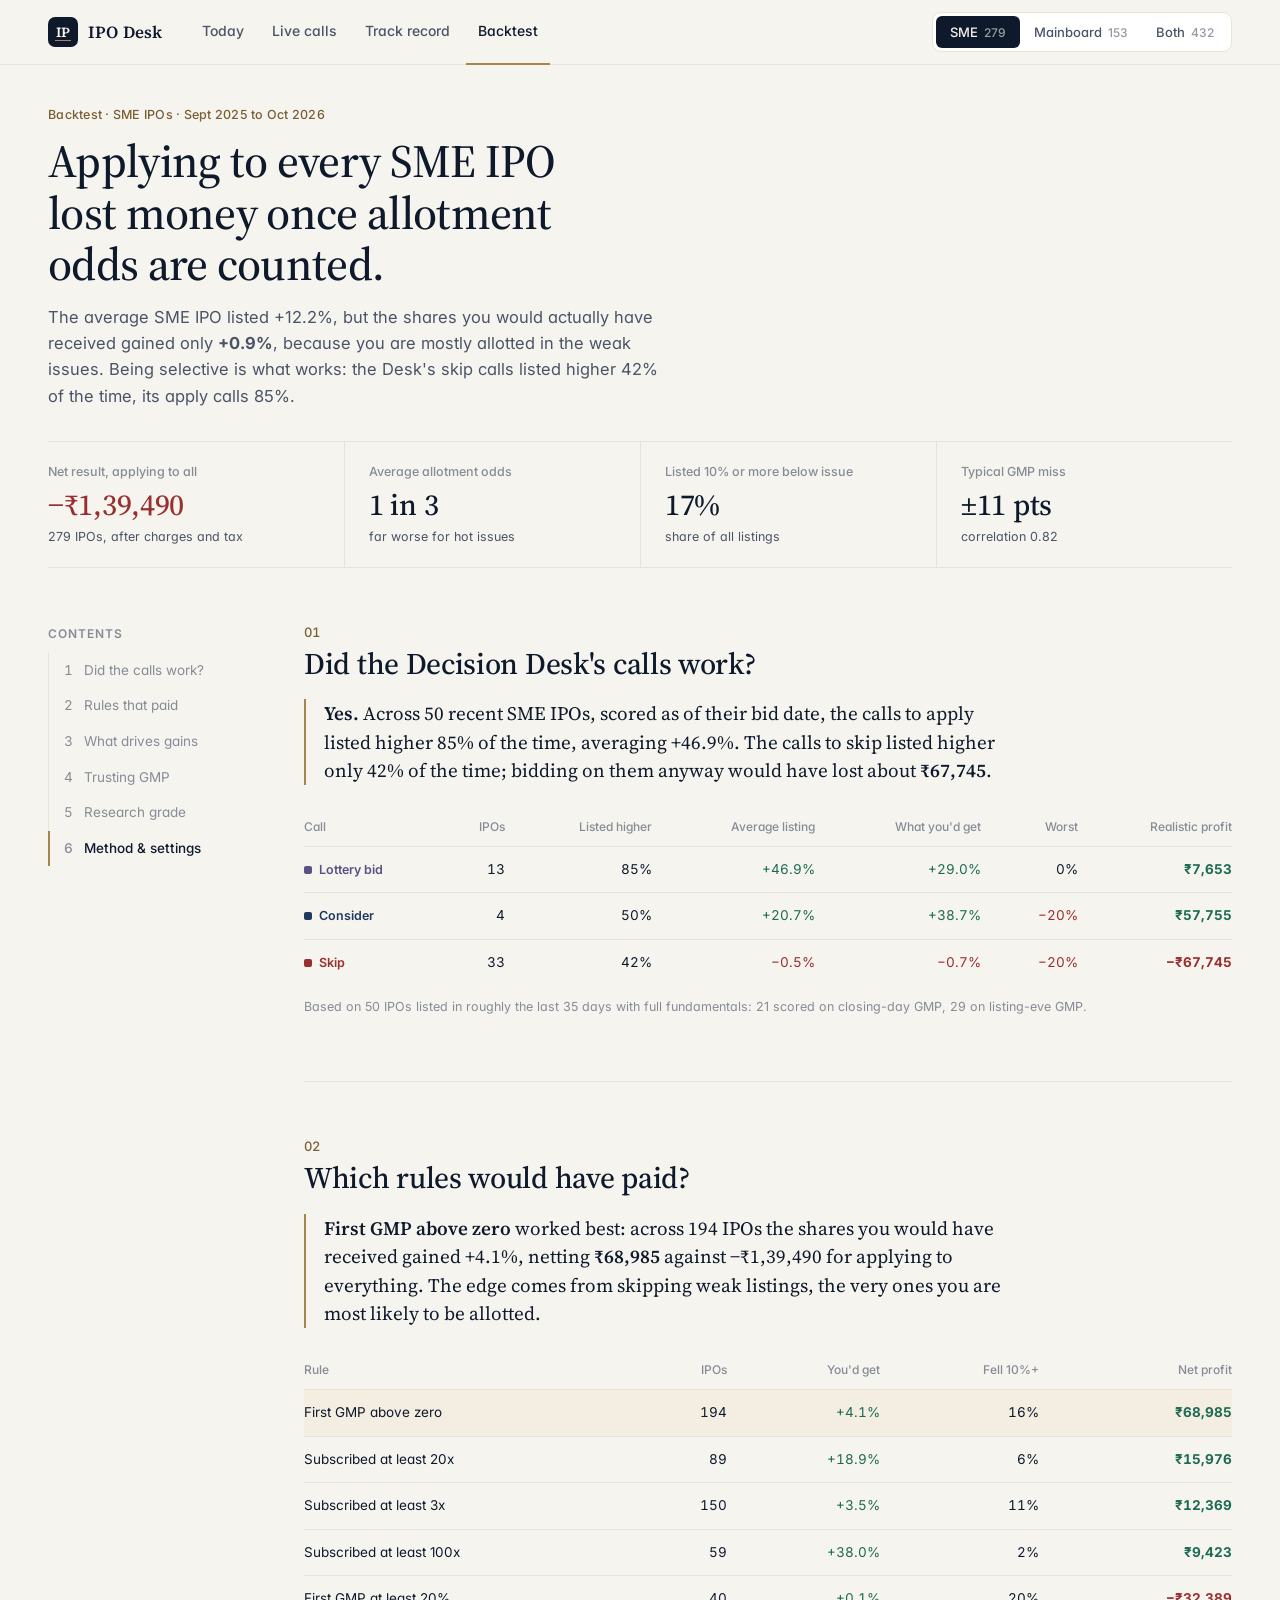
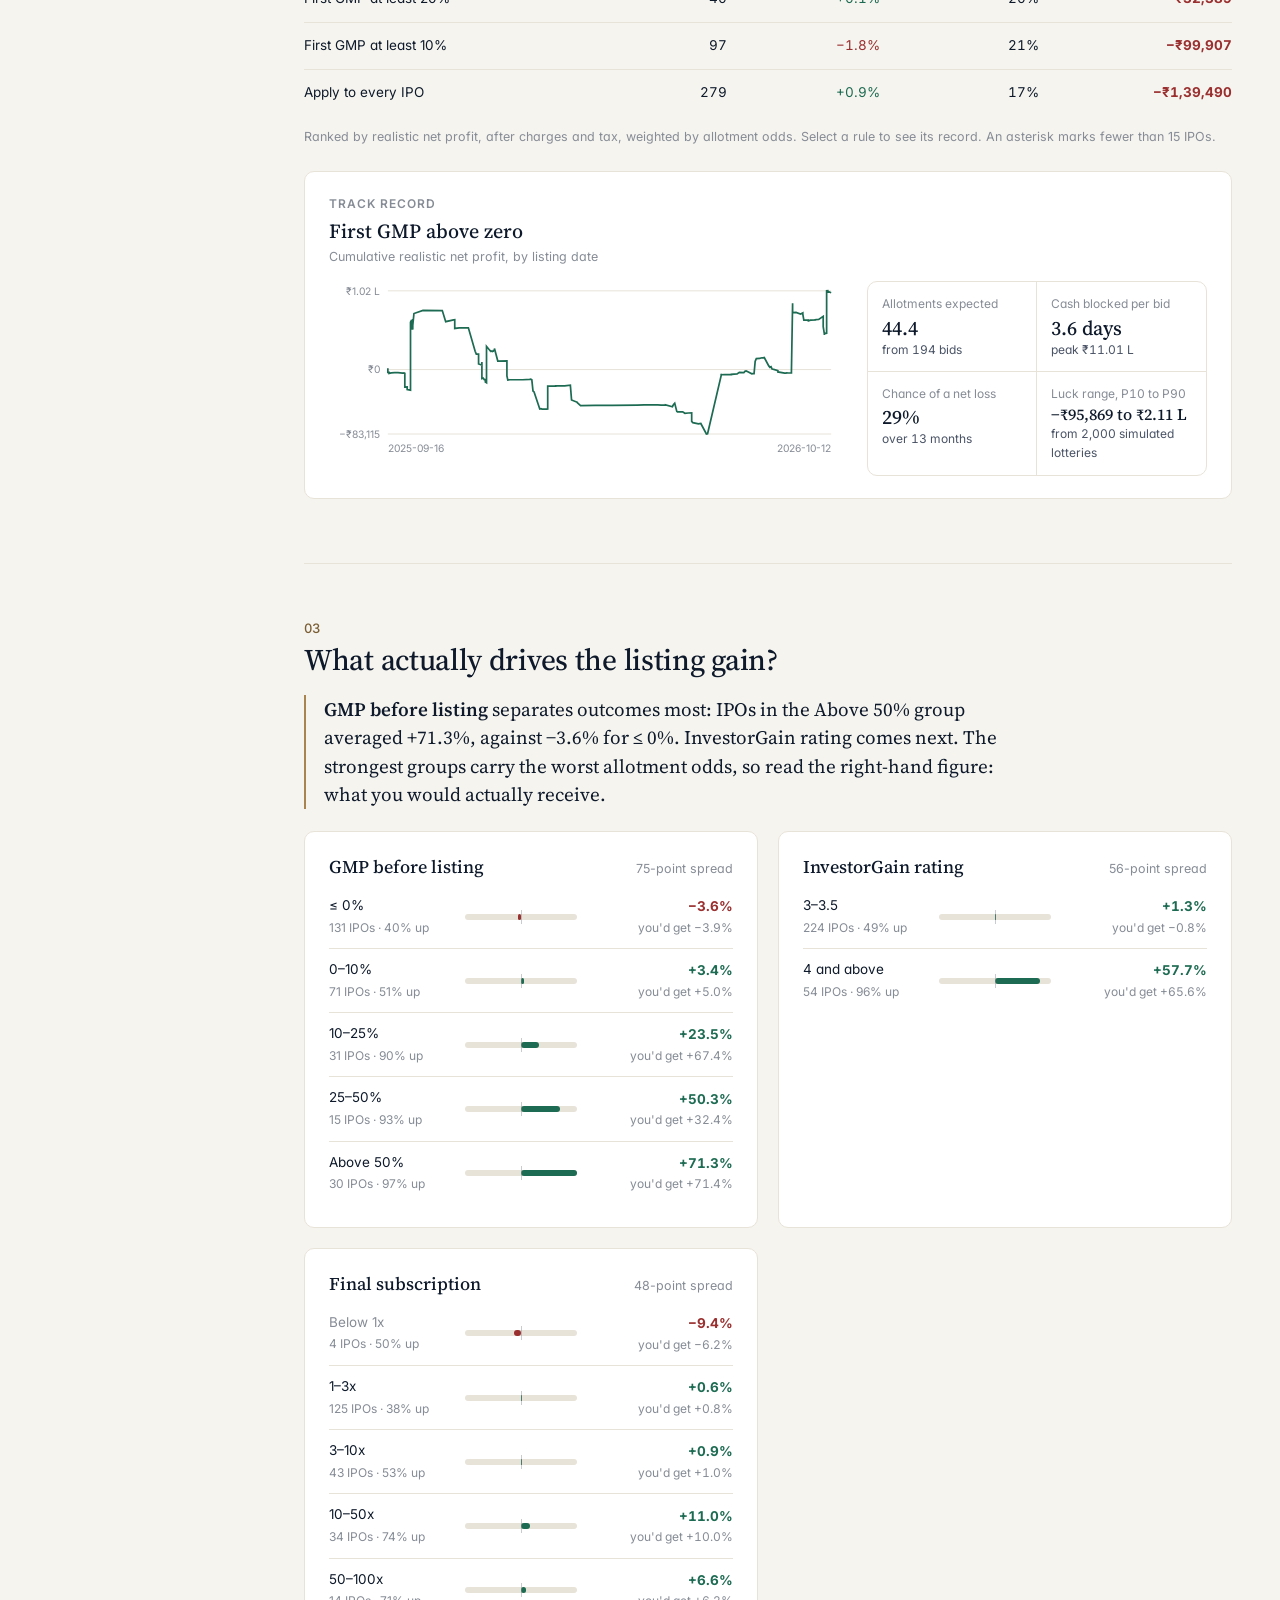
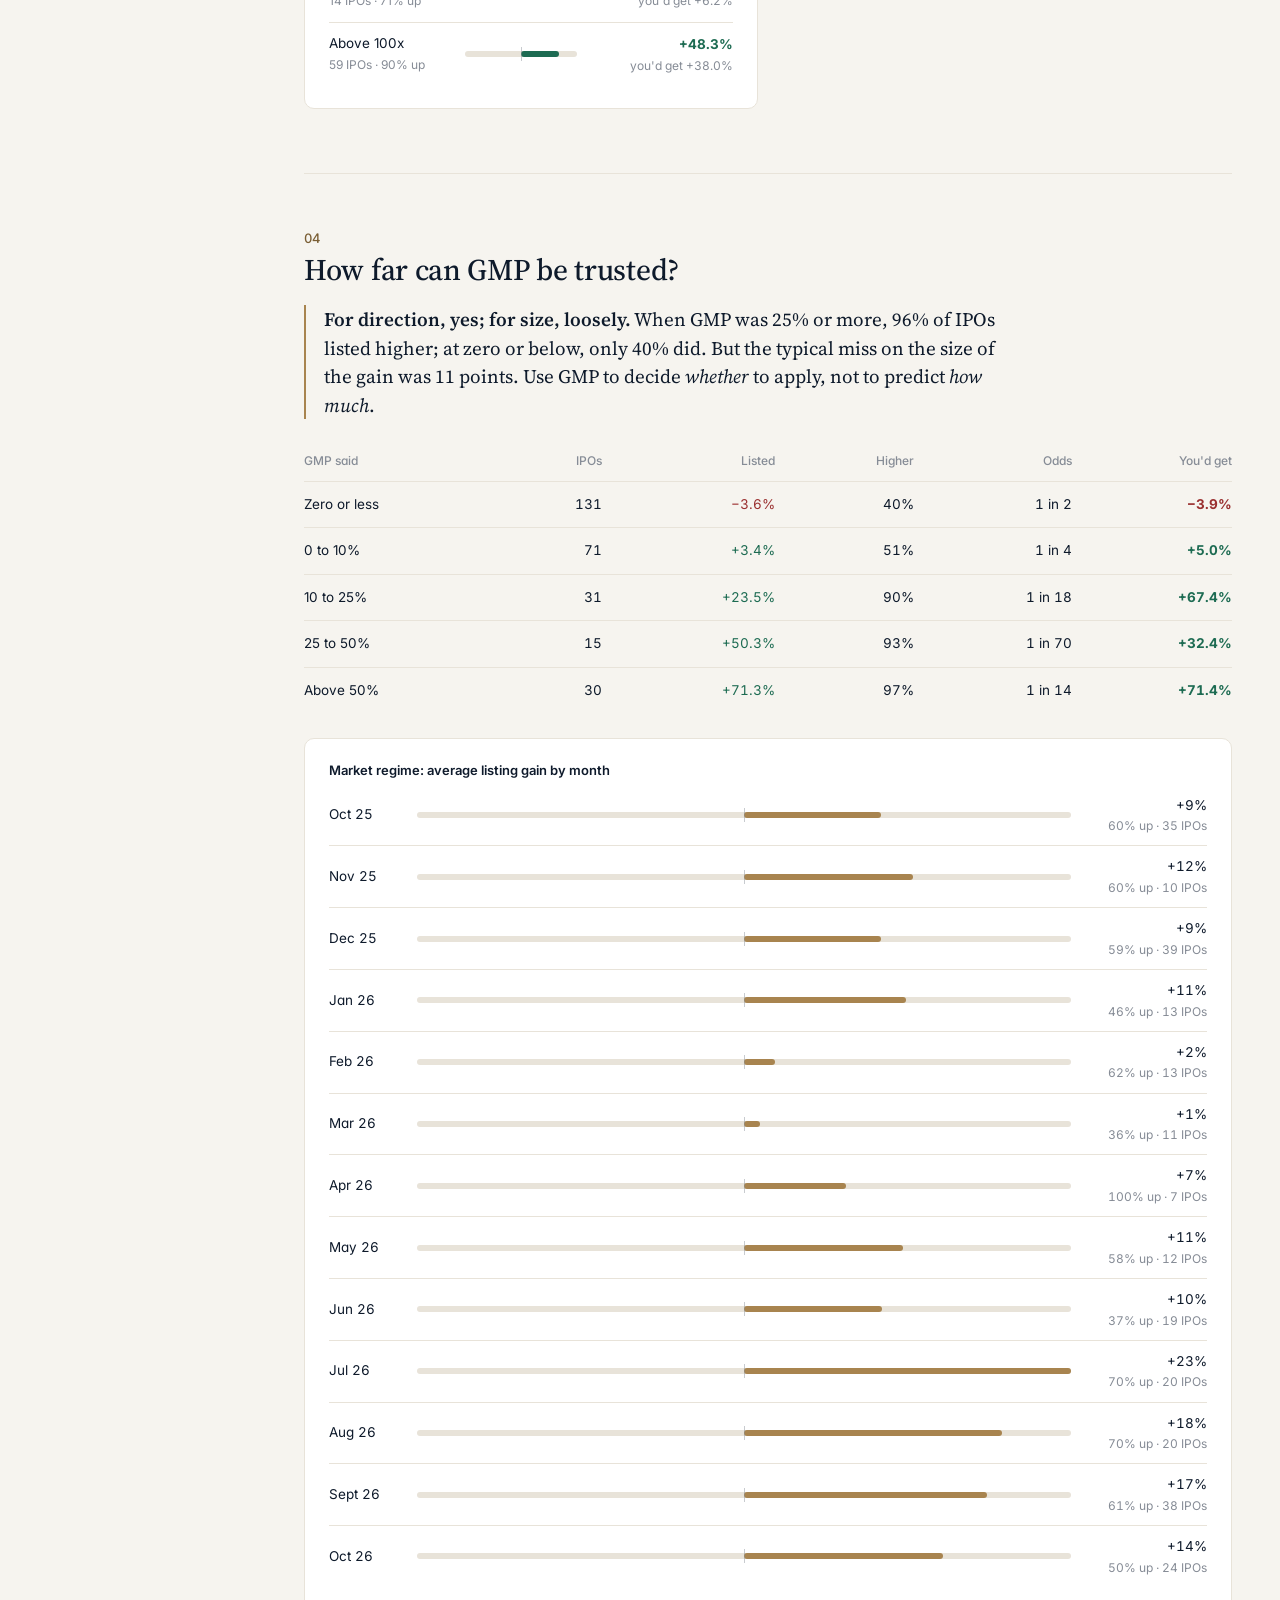
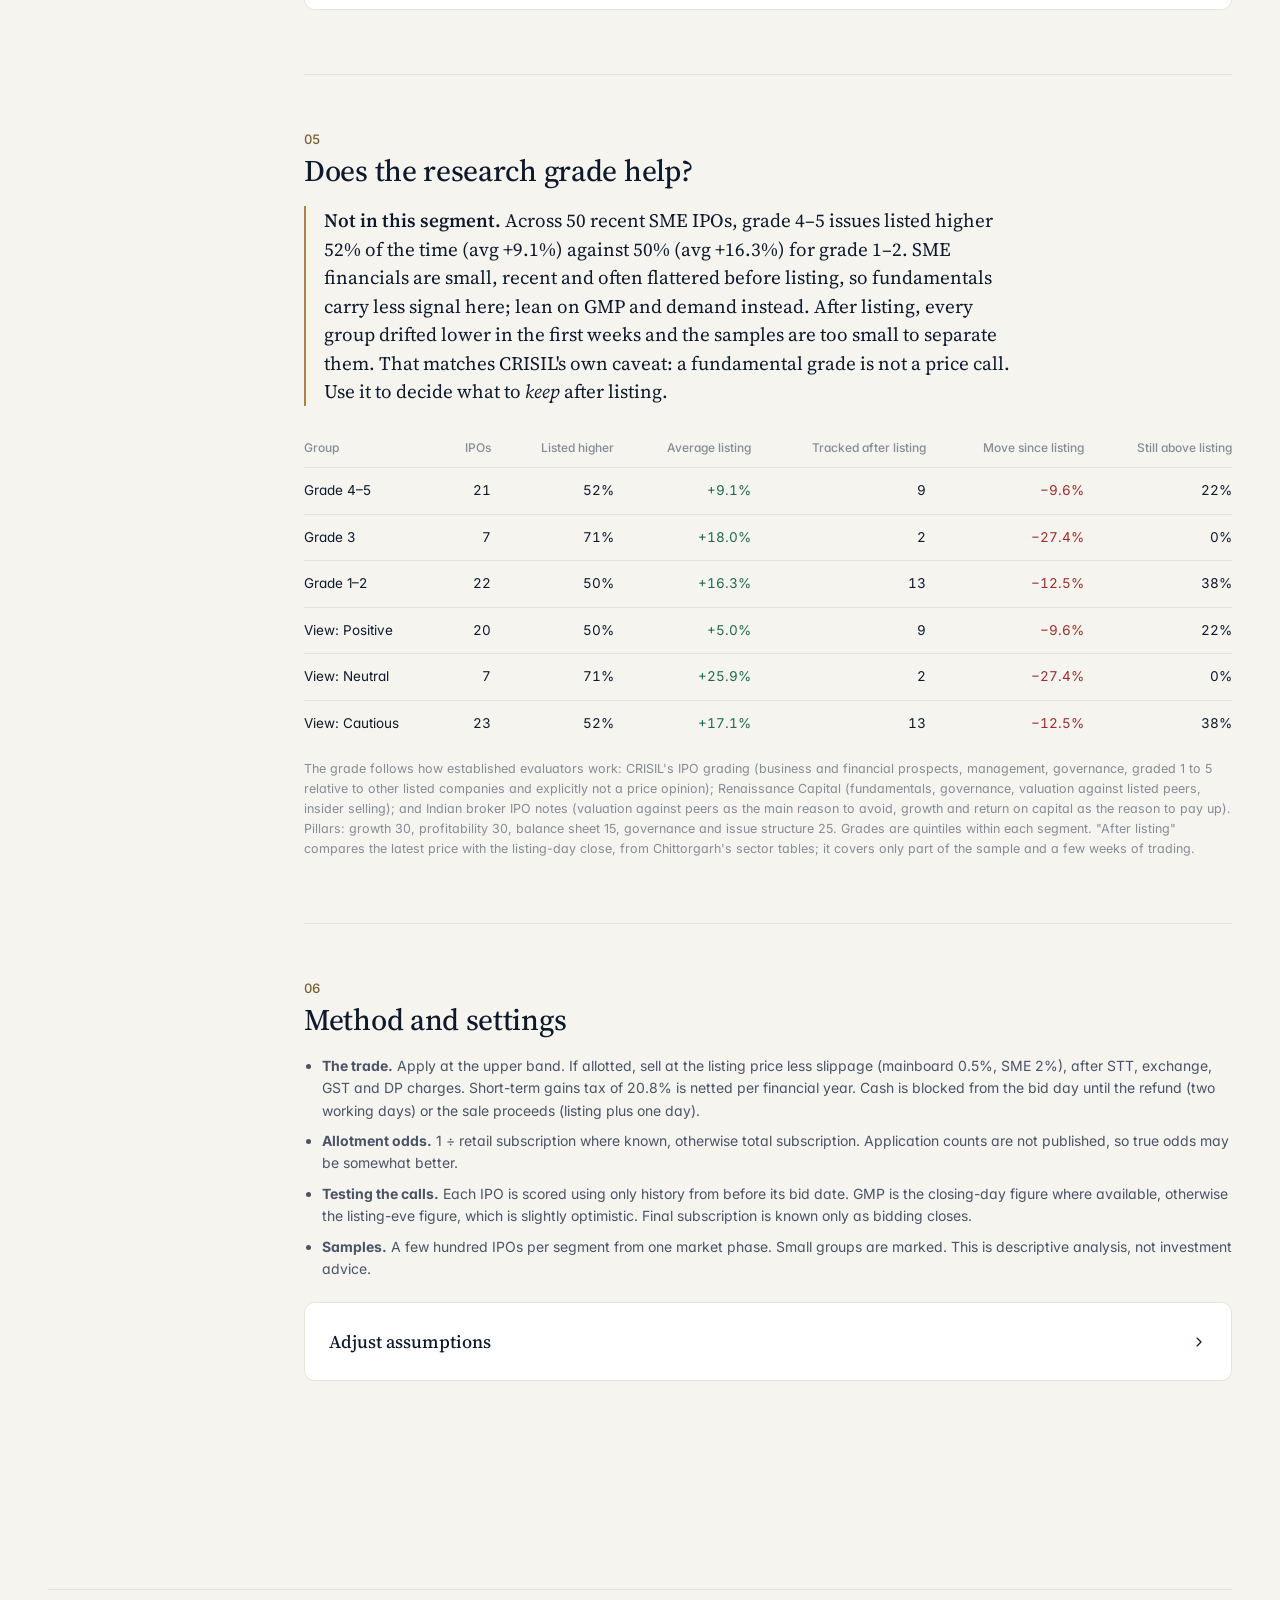
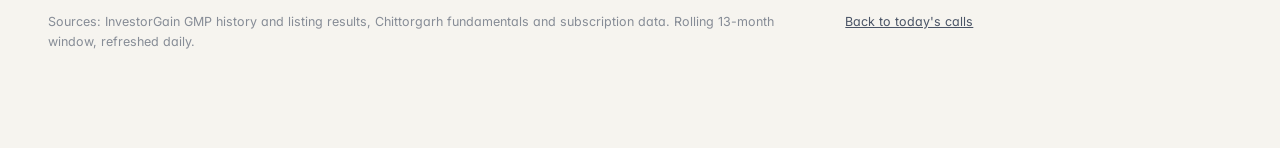
==== commit 775f3a92: "Add a research view modelled on established IPO evaluators - insights.py: anchor-book composition, u" ====
--- a/backtest.html
+++ b/backtest.html
@@ -78,7 +78,7 @@
     <aside class="toc" aria-label="Contents"><div class="kicker">Contents</div>
       <ol><li><a href="#q1" data-toc="q1"><span class="n">1</span>Did the calls work?</a></li><li><a href="#q2" data-toc="q2"><span class="n">2</span>Rules that paid</a></li>
         <li><a href="#q3" data-toc="q3"><span class="n">3</span>What drives gains</a></li><li><a href="#q4" data-toc="q4"><span class="n">4</span>Trusting GMP</a></li>
-        <li><a href="#method" data-toc="method"><span class="n">5</span>Method &amp; settings</a></li></ol></aside>
+        <li><a href="#q5" data-toc="q5"><span class="n">5</span>Research grade</a></li><li><a href="#method" data-toc="method"><span class="n">6</span>Method &amp; settings</a></li></ol></aside>
 
     <div>
       <section class="chapter" id="q1" aria-labelledby="q1h">
@@ -112,8 +112,15 @@
         </div>
       </section>
 
+      <section class="chapter" id="q5" aria-labelledby="q5h">
+        <div class="ch-n">05</div><h2 id="q5h">Does the research grade help?</h2>
+        <p class="answer" id="resAnswer"></p>
+        <div class="scroll-x"><table class="tbl" id="resTable"></table></div>
+        <p class="note">The grade follows how established evaluators work: CRISIL's IPO grading (business and financial prospects, management, governance, graded 1 to 5 relative to other listed companies and explicitly not a price opinion); Renaissance Capital (fundamentals, governance, valuation against listed peers, insider selling); and Indian broker IPO notes (valuation against peers as the main reason to avoid, growth and return on capital as the reason to pay up). Pillars: growth 30, profitability 30, balance sheet 15, governance and issue structure 25. Grades are quintiles within each segment. "After listing" compares the latest price with the listing-day close, from Chittorgarh's sector tables; it covers only part of the sample and a few weeks of trading.</p>
+      </section>
+
       <section class="chapter" id="method" aria-labelledby="mh">
-        <div class="ch-n">05</div><h2 id="mh">Method and settings</h2>
+        <div class="ch-n">06</div><h2 id="mh">Method and settings</h2>
         <ul class="notes" style="padding-left:18px;margin:0">
           <li><b>The trade.</b> Apply at the upper band. If allotted, sell at the listing price less slippage (mainboard 0.5%, SME 2%), after STT, exchange, GST and DP charges. Short-term gains tax of 20.8% is netted per financial year. Cash is blocked from the bid day until the refund (two working days) or the sale proceeds (listing plus one day).</li>
           <li><b>Allotment odds.</b> 1 &divide; retail subscription where known, otherwise total subscription. Application counts are not published, so true odds may be somewhat better.</li>
@@ -298,11 +305,39 @@
   $("form").innerHTML = F.map(([k, l]) => `<label>${l}<input data-k="${k}" type="number" step="any" value="${esc(U[k])}"></label>`).join("")
     + `<label class="chk"><input data-c="applyTax" type="checkbox" ${U.applyTax ? "checked" : ""}> Apply tax</label>`;
 }
+function renderResearch() {
+  const byId = new Map(ROWS.map((r) => [r.id, r])), cuts = D.gradeCuts(Object.values(INS));
+  const norm = (s) => s.toLowerCase().replace(/ (ltd|limited)\.?$/, "").replace(/[^a-z0-9]/g, "");
+  const ltp = {};
+  for (const v of Object.values(INS)) for (const x of v.precedents || []) if (x.ltp && x.listing_close) ltp[norm(x.name)] = x;
+  const rows = [];
+  for (const v of Object.values(INS)) {
+    const r = byId.get(v.ig_id);
+    if (!r || r.gainPct == null || !inTab(r.segment)) continue;
+    const R = D.research({ segment: r.segment }, v, cuts);
+    if (!R.grade) continue;
+    const L = ltp[norm(v.name)];
+    rows.push({ grade: R.grade, call: R.longTerm.call, gain: r.gainPct, after: L ? (L.ltp / L.listing_close - 1) * 100 : null });
+  }
+  const grp = [["Grade 4–5", (x) => x.grade >= 4], ["Grade 3", (x) => x.grade === 3], ["Grade 1–2", (x) => x.grade <= 2], ["View: Positive", (x) => x.call === "Positive"], ["View: Neutral", (x) => x.call === "Neutral"], ["View: Cautious", (x) => x.call === "Cautious"]]
+    .map(([label, fn]) => { const l = rows.filter(fn), a = l.filter((x) => x.after != null), avg = (arr, f) => arr.length ? arr.reduce((s, x) => s + f(x), 0) / arr.length : null;
+      return { label, n: l.length, up: l.length ? l.filter((x) => x.gain > 0).length / l.length : null, avg: avg(l, (x) => x.gain), na: a.length, after: avg(a, (x) => x.after), afterUp: a.length ? a.filter((x) => x.after > 0).length / a.length : null }; });
+  $("resTable").innerHTML = `<thead><tr><th>Group</th><th>IPOs</th><th>Listed higher</th><th>Average listing</th><th>Tracked after listing</th><th>Move since listing</th><th>Still above listing</th></tr></thead><tbody>`
+    + grp.filter((g) => g.n).map((g) => `<tr><td>${g.label}</td><td class="num">${g.n}</td><td class="num">${pr(g.up)}</td><td class="num ${sg(g.avg)}">${pc(g.avg)}</td><td class="num">${g.na}</td><td class="num ${sg(g.after)}">${g.na ? pc(g.after) : "—"}</td><td class="num">${g.na ? pr(g.afterUp) : "—"}</td></tr>`).join("") + "</tbody>";
+  const hi = grp[0], lo = grp[2];
+  const d = hi.up != null && lo.up != null ? hi.up - lo.up : null;
+  const after = grp.slice(0, 3).filter((g) => g.na >= 3), allDown = after.length && after.every((g) => g.after < 0);
+  const lead = d == null ? "" : d >= 0.15 ? "<b>Yes, clearly at listing.</b>" : d >= 0.05 ? "<b>Modestly, at listing.</b>" : "<b>Not in this segment.</b>";
+  $("resAnswer").innerHTML = !rows.length || d == null ? (rows.length ? `${rows.length} graded IPOs so far; see the table.` : "There are not yet enough analysed IPOs in this segment.")
+    : `${lead} Across ${rows.length} recent ${who()}IPOs, grade 4–5 issues listed higher ${pr(hi.up)} of the time (avg ${pc(hi.avg)}) against ${pr(lo.up)} (avg ${pc(lo.avg)}) for grade 1–2.`
+      + (d < 0.05 && TAB === "SME" ? " SME financials are small, recent and often flattered before listing, so fundamentals carry less signal here; lean on GMP and demand instead." : "")
+      + ` After listing, ${allDown ? "every group drifted lower in the first weeks" : "the picture is mixed"} and the samples are too small to separate them. That matches CRISIL's own caveat: a fundamental grade is not a price call. Use it to decide what to <i>keep</i> after listing.`;
+}
 function renderAll() {
   ROWS = B.ledger(ARCH, cfg());
   renderTabs();
   const val = renderCalls();
-  renderVerdict(val); renderRules(); renderDrivers(); renderGmp();
+  renderVerdict(val); renderRules(); renderDrivers(); renderGmp(); renderResearch();
 }
 
 document.addEventListener("click", (e) => {
@@ -325,7 +360,7 @@
   setTimeout(() => URL.revokeObjectURL(a.href), 2000);
 });
 const io = new IntersectionObserver((es) => es.forEach((en) => { if (en.isIntersecting) document.querySelectorAll("[data-toc]").forEach((a) => a.classList.toggle("on", a.dataset.toc === en.target.id)); }), { rootMargin: "-30% 0px -60% 0px" });
-["q1", "q2", "q3", "q4", "method"].forEach((id) => io.observe($(id)));
+["q1", "q2", "q3", "q4", "q5", "method"].forEach((id) => io.observe($(id)));
 
 renderForm();
 const bust = "?t=" + Math.floor(Date.now() / 6e5);
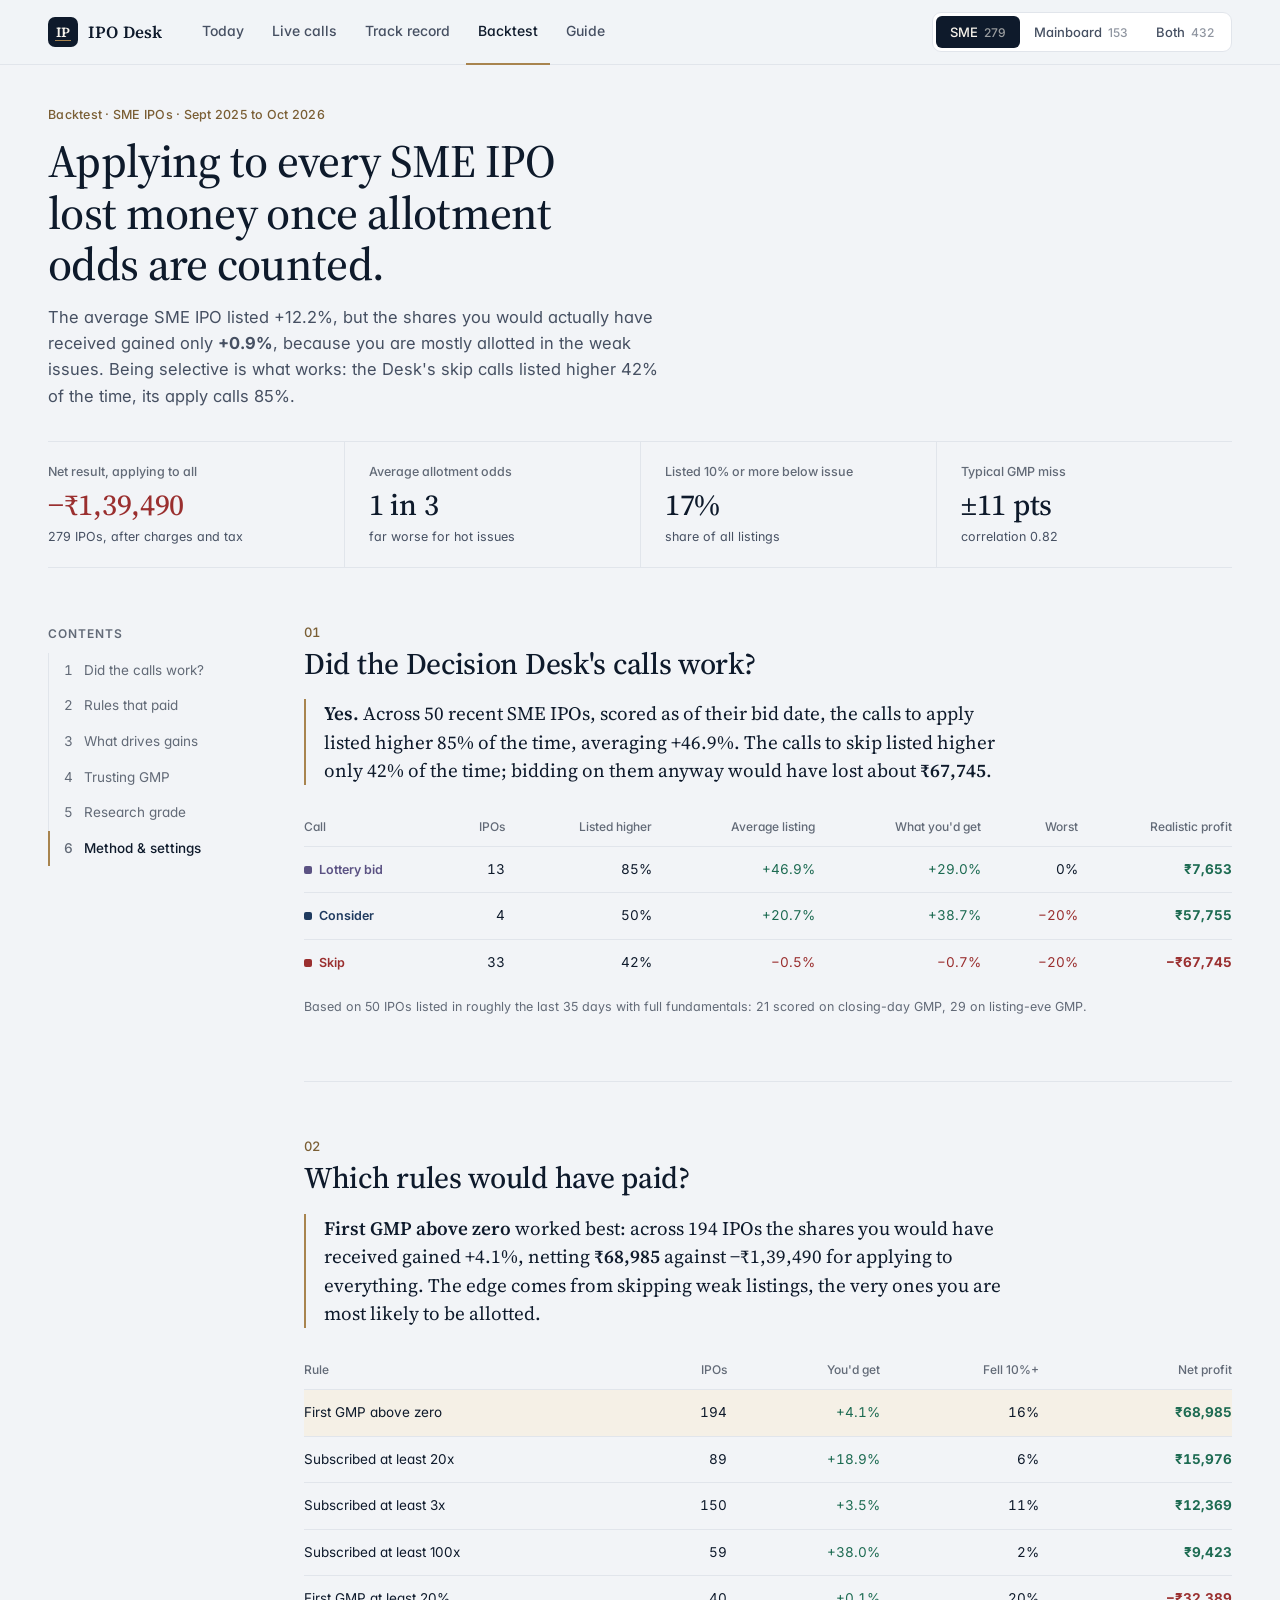
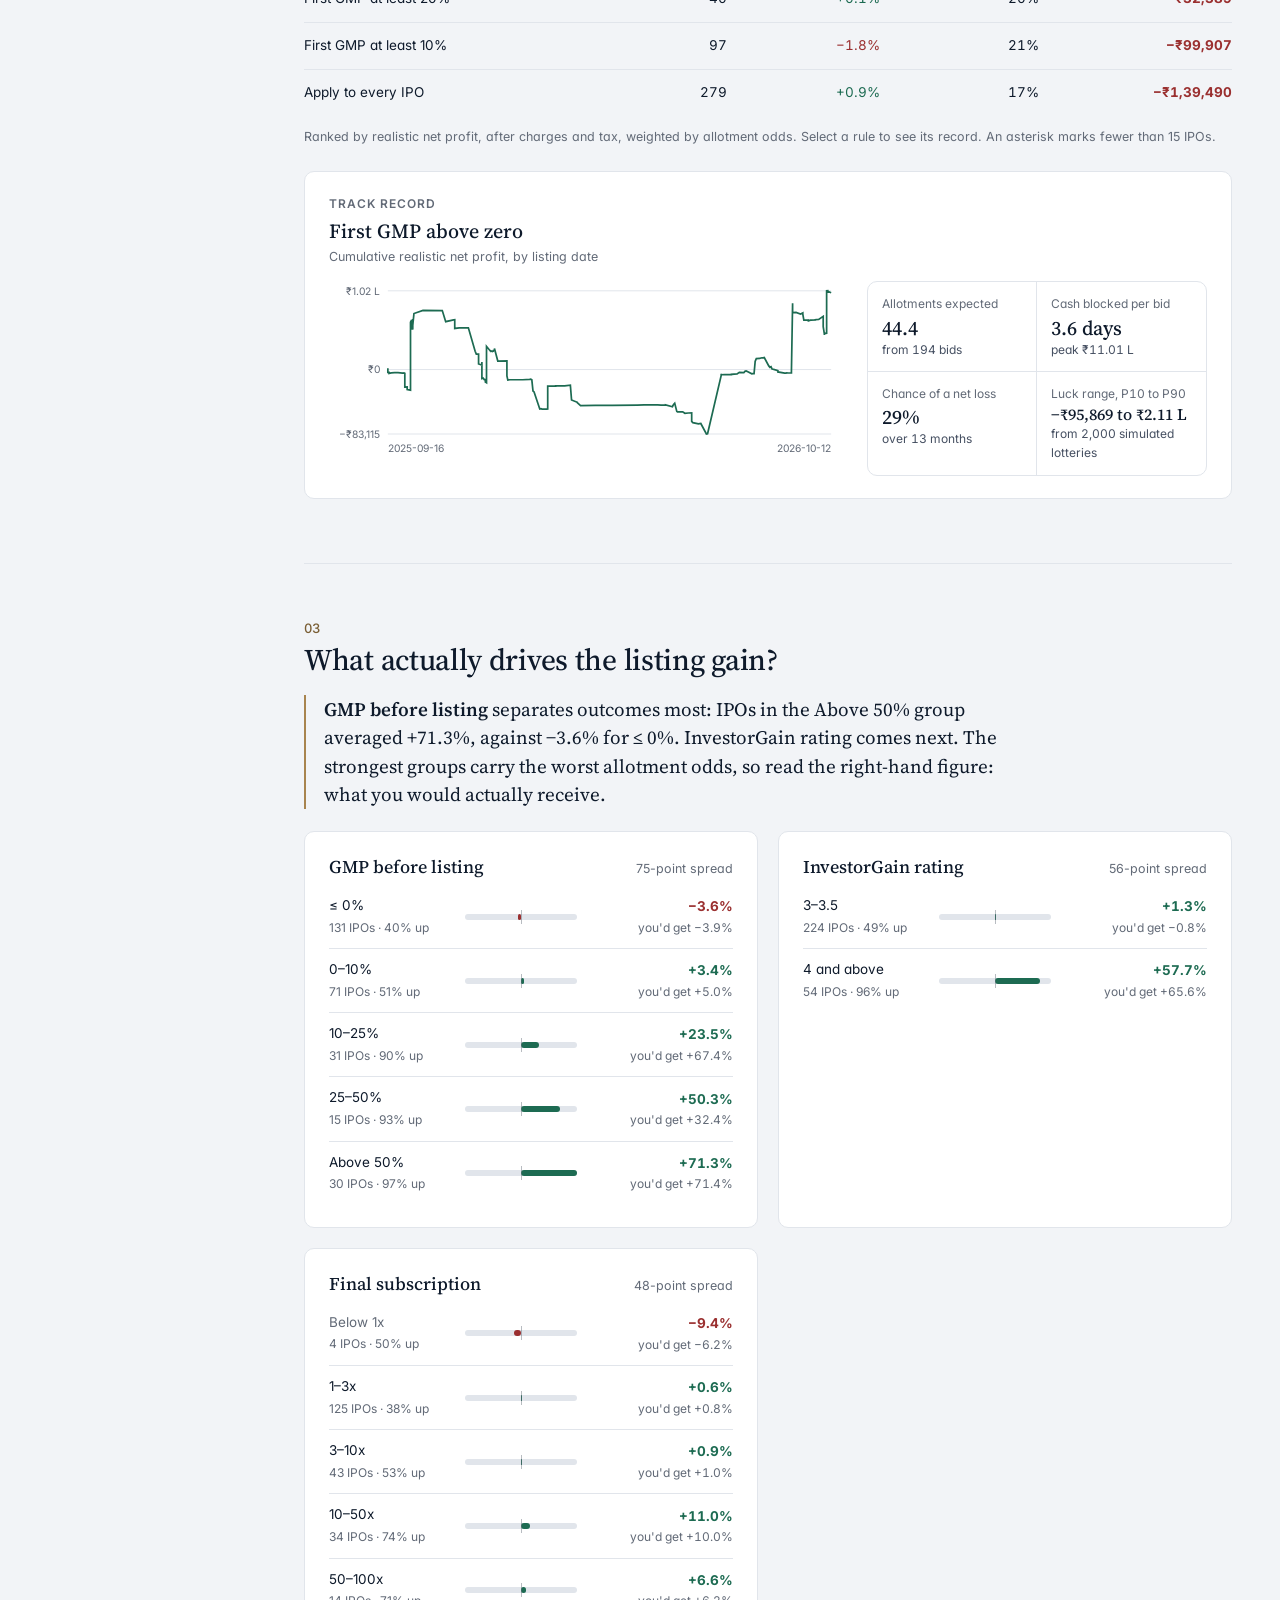
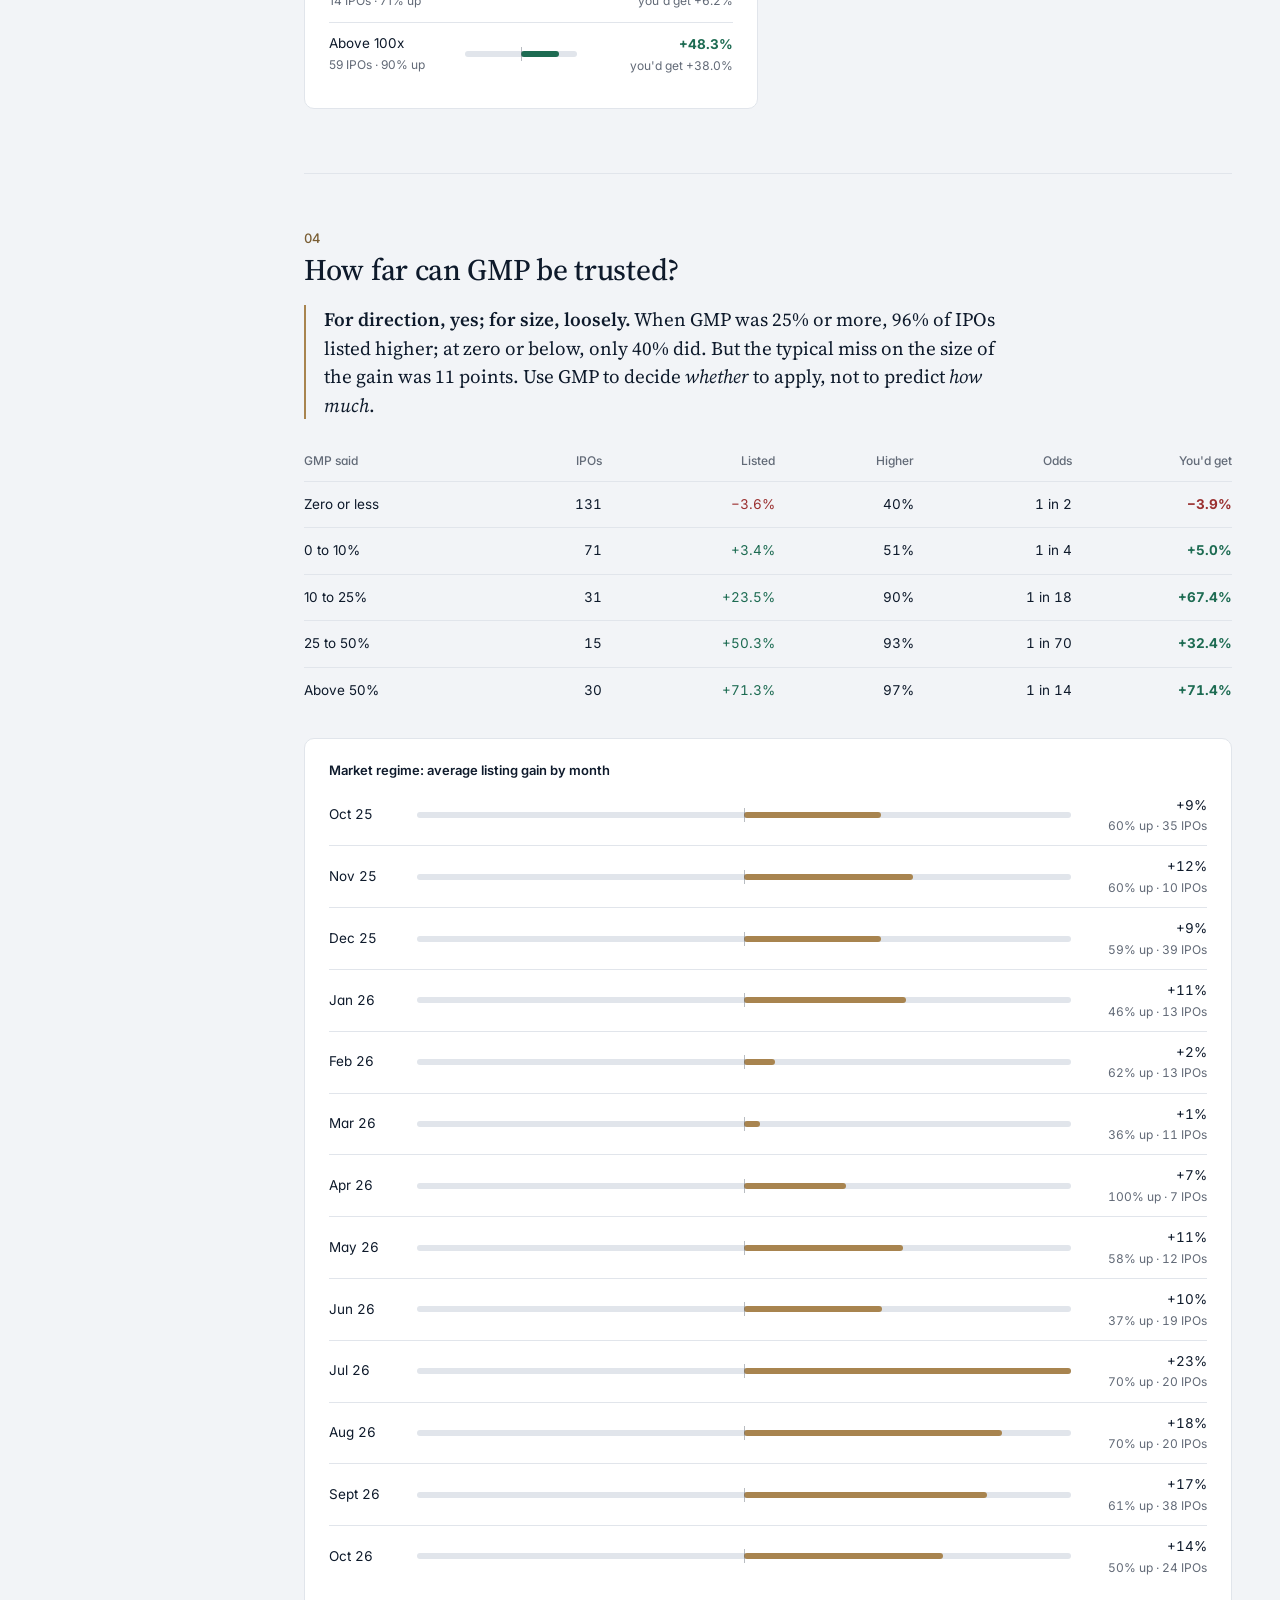
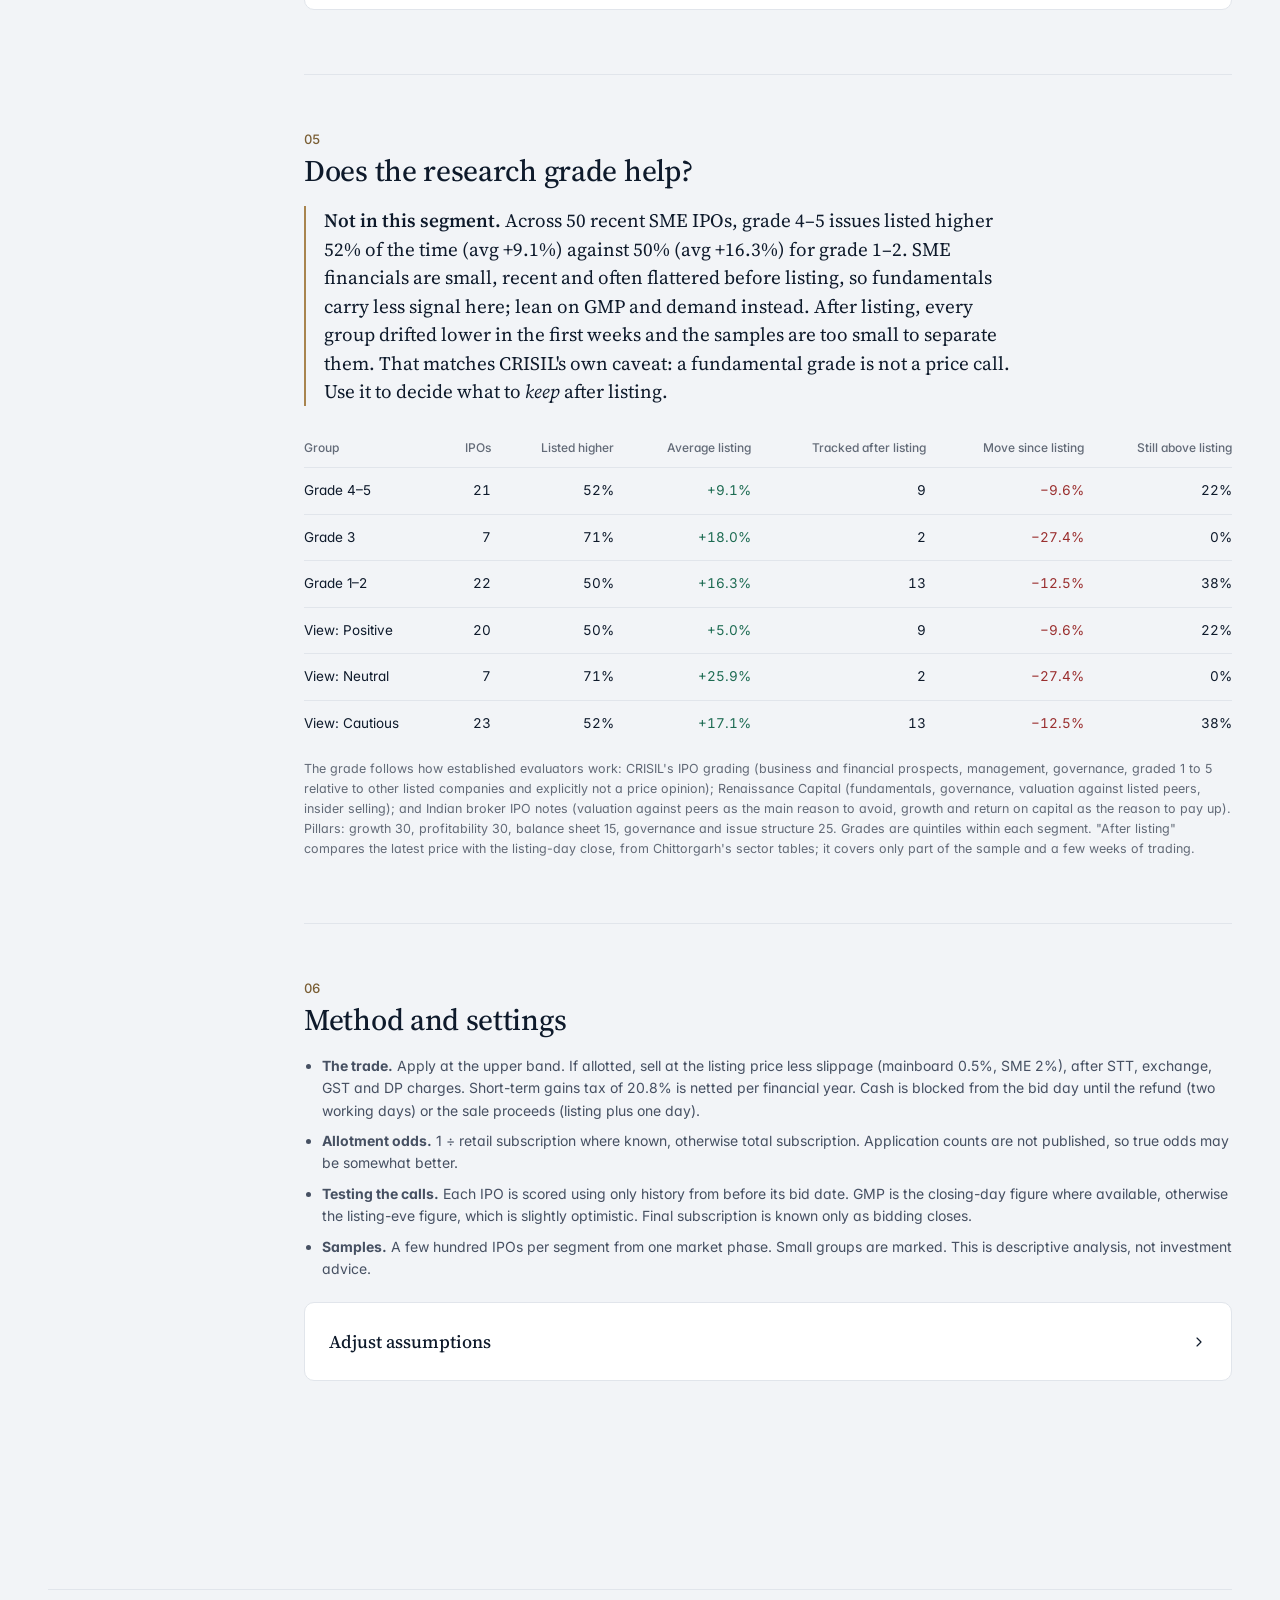
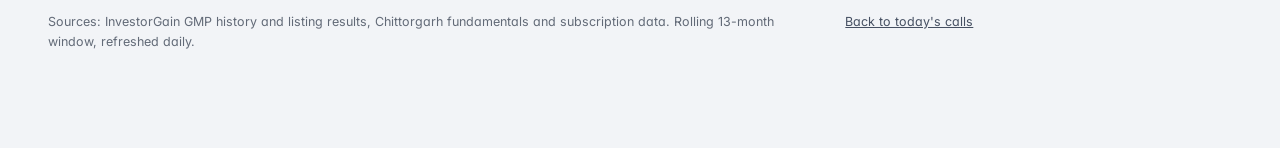
==== commit 3177b607: "Add plain-English guide (web + PDF) and nav link Co-Authored-By: Claude Opus 5.5 <noreply@anthropic." ====
--- a/backtest.html
+++ b/backtest.html
@@ -61,7 +61,7 @@
 <header class="appbar"><div class="in">
   <a class="brand" href="./" aria-label="IPO Desk home"><span class="mark" aria-hidden="true">IP</span><b>IPO Desk</b></a>
   <nav class="nav" aria-label="Primary">
-    <a href="./#today">Today</a><a href="./#calls">Live calls</a><a href="./#record">Track record</a><a href="backtest.html" aria-current="page">Backtest</a>
+    <a href="./#today">Today</a><a href="./#calls">Live calls</a><a href="./#record">Track record</a><a href="backtest.html" aria-current="page">Backtest</a><a href="guide.html">Guide</a>
   </nav>
   <div class="bar-end"><div class="seg" id="tabs" role="group" aria-label="Segment"></div></div>
 </div></header>
--- a/ui.css
+++ b/ui.css
@@ -2,10 +2,10 @@
    Swiss-minimal structure, private-bank palette. Hairlines over boxes, one accent, tabular figures. */
 
 :root{
-  --bg:#F6F4EF; --surface:#FFFFFF; --surface-2:#FBFAF7; --line:#E8E3D9; --line-2:#D9D2C3;
-  --ink:#0E1A2B; --ink-2:#4A5466; --ink-3:#868C96;
+  --bg:#F2F4F7; --surface:#FFFFFF; --surface-2:#F7F8FA; --line:#E1E5EB; --line-2:#CBD2DB;
+  --ink:#0E1A2B; --ink-2:#465062; --ink-3:#626A77;
   --brand:#0E1A2B; --on-brand:#F7F4EC;
-  --gold:#A8844F; --gold-ink:#7A5E34; --gold-soft:#F4EEE2;
+  --gold:#A8844F; --gold-ink:#7A5E34; --gold-soft:#F5F0E6;
   --good:#1D6B52; --good-soft:#E6F1EB; --bad:#9A2F2F; --bad-soft:#F6E7E5;
   --info:#1F3A5F; --info-soft:#E8EDF4; --plum:#5B5283; --plum-soft:#EEECF4; --warn:#8C6A1E;
   --elev:0 24px 64px -28px rgba(14,26,43,.45);
